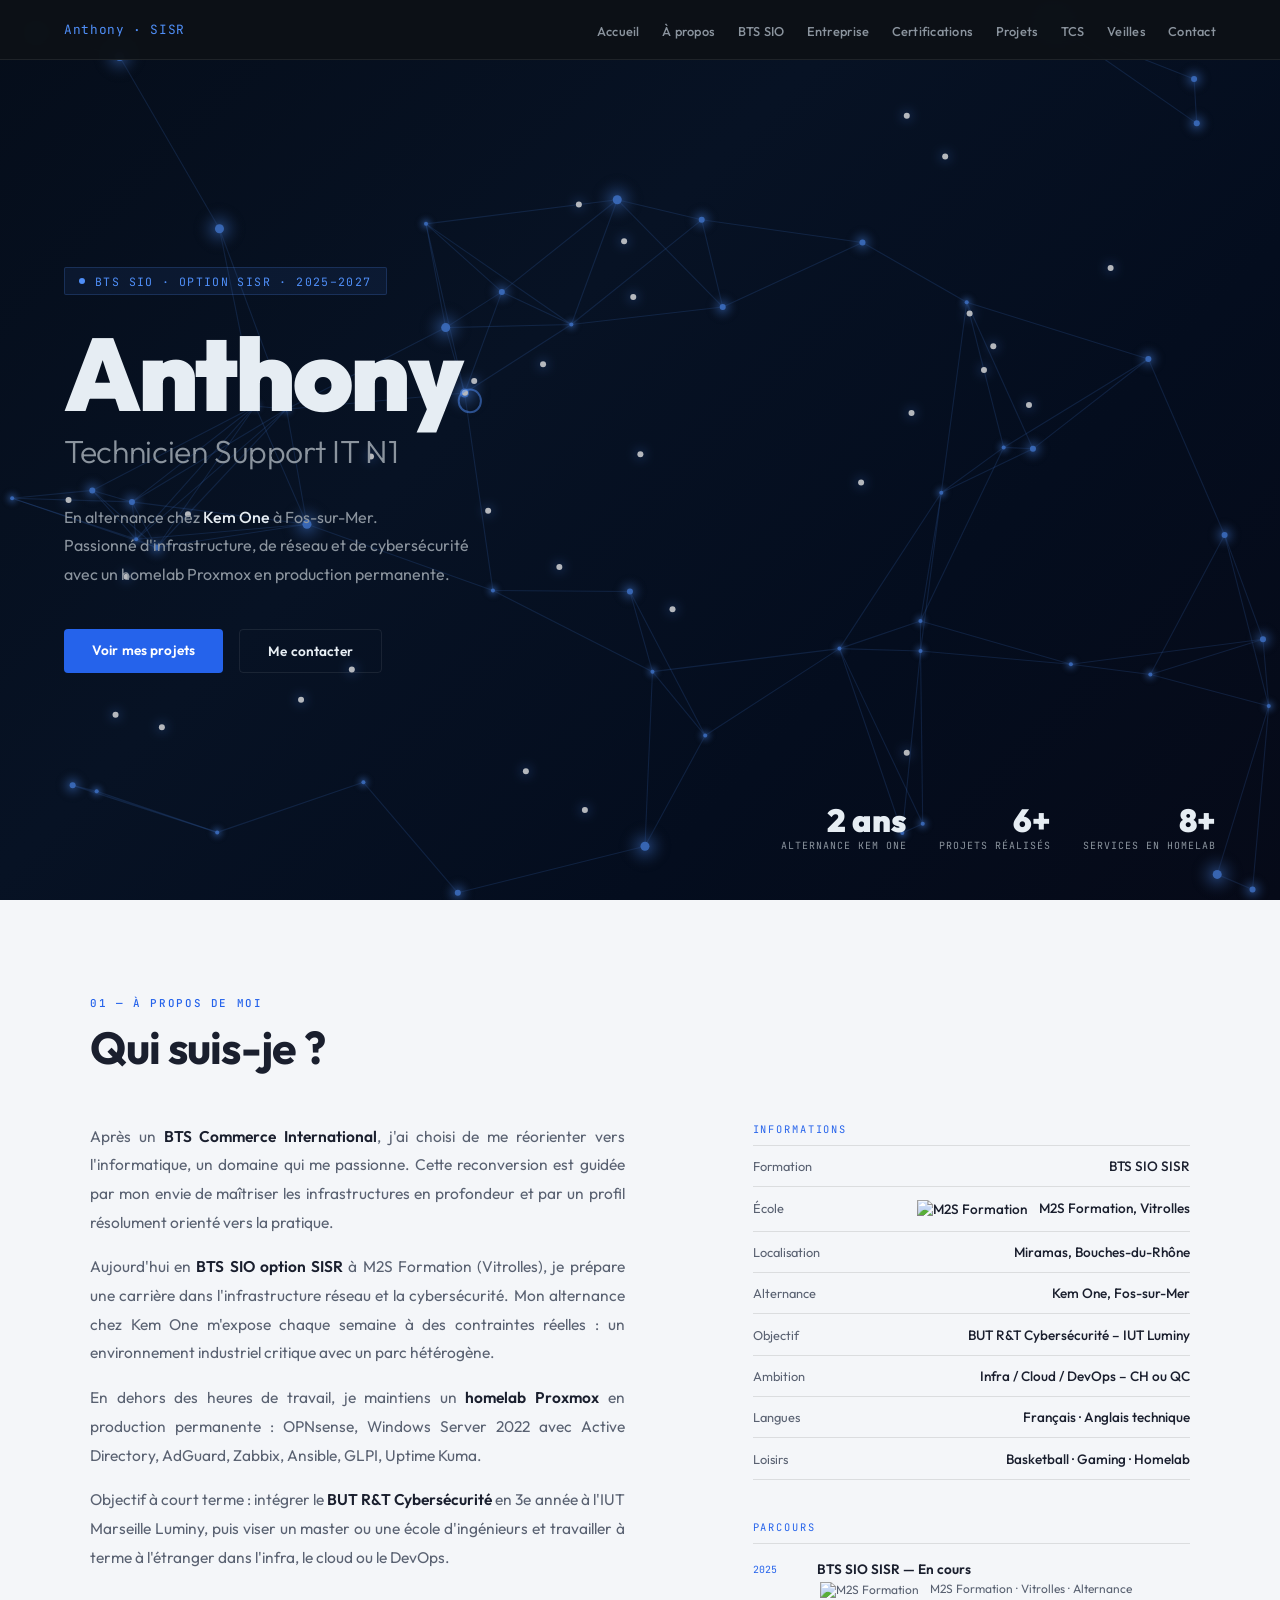
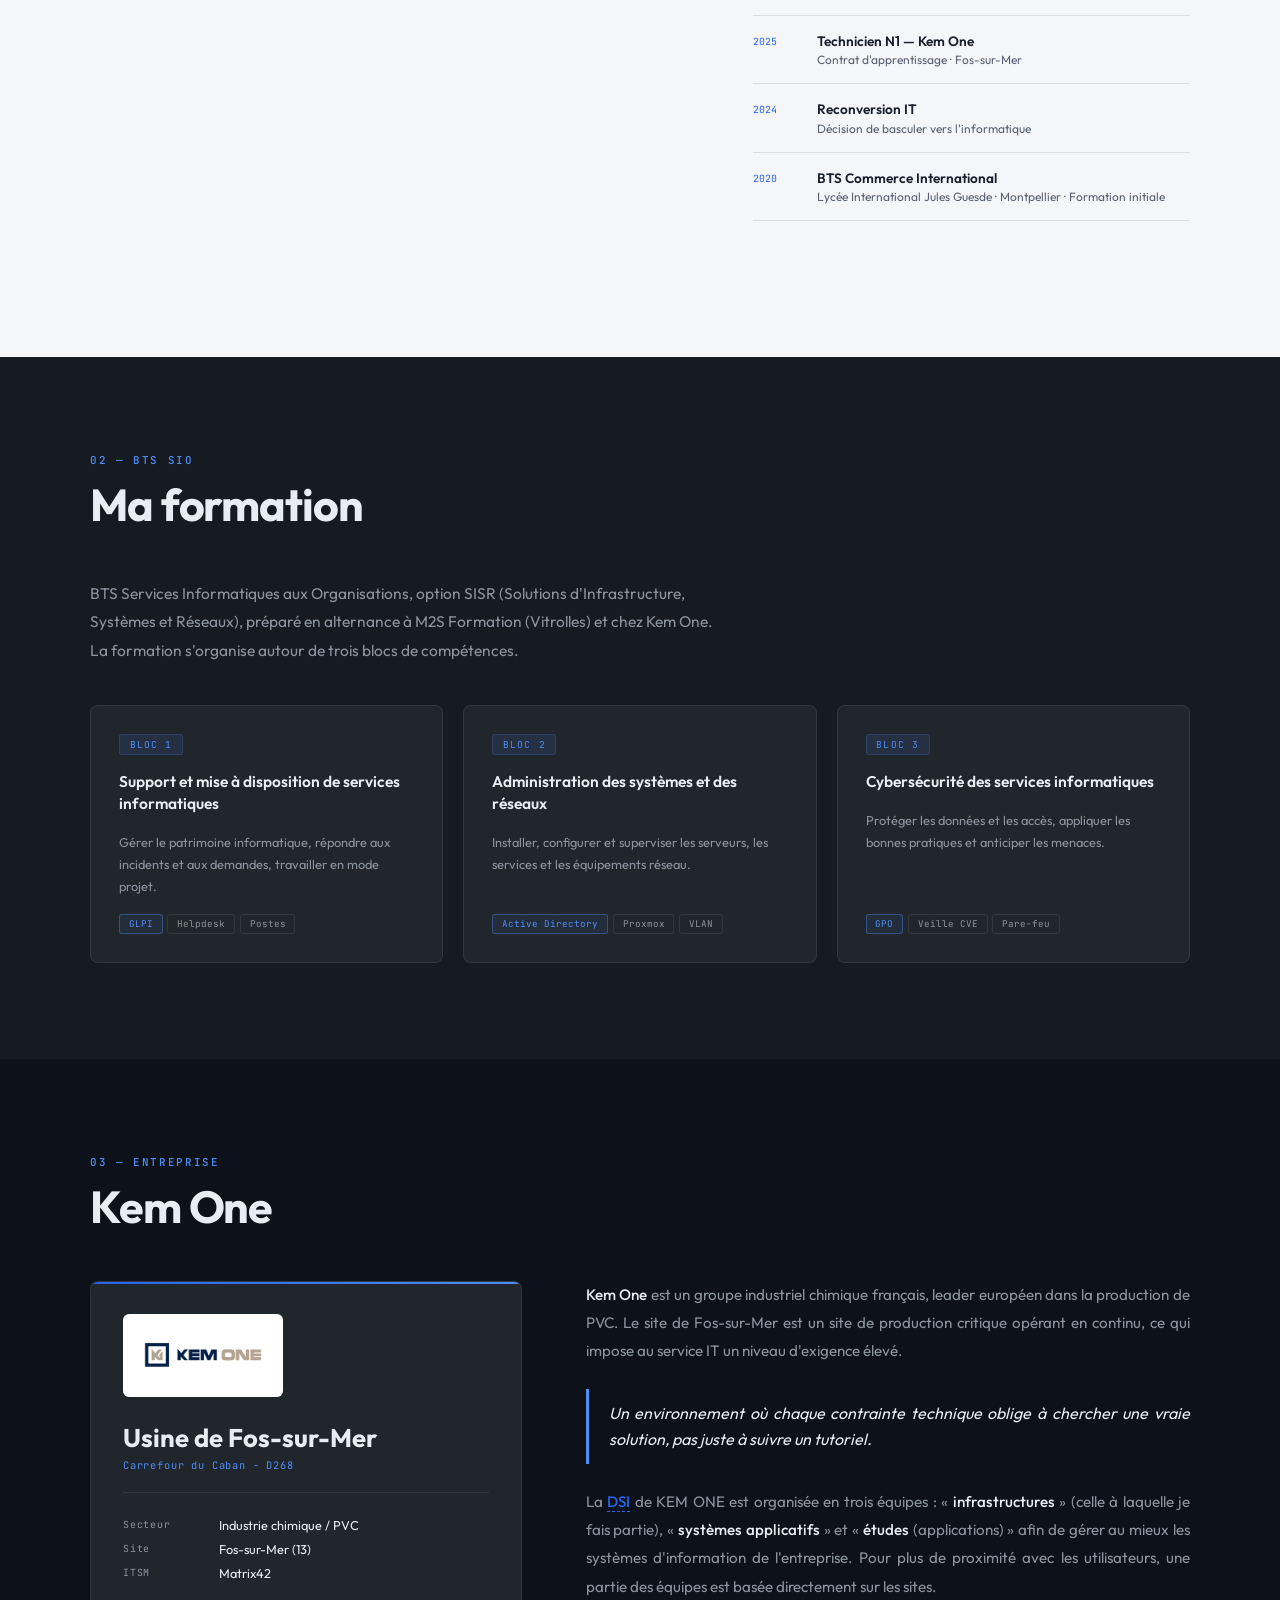
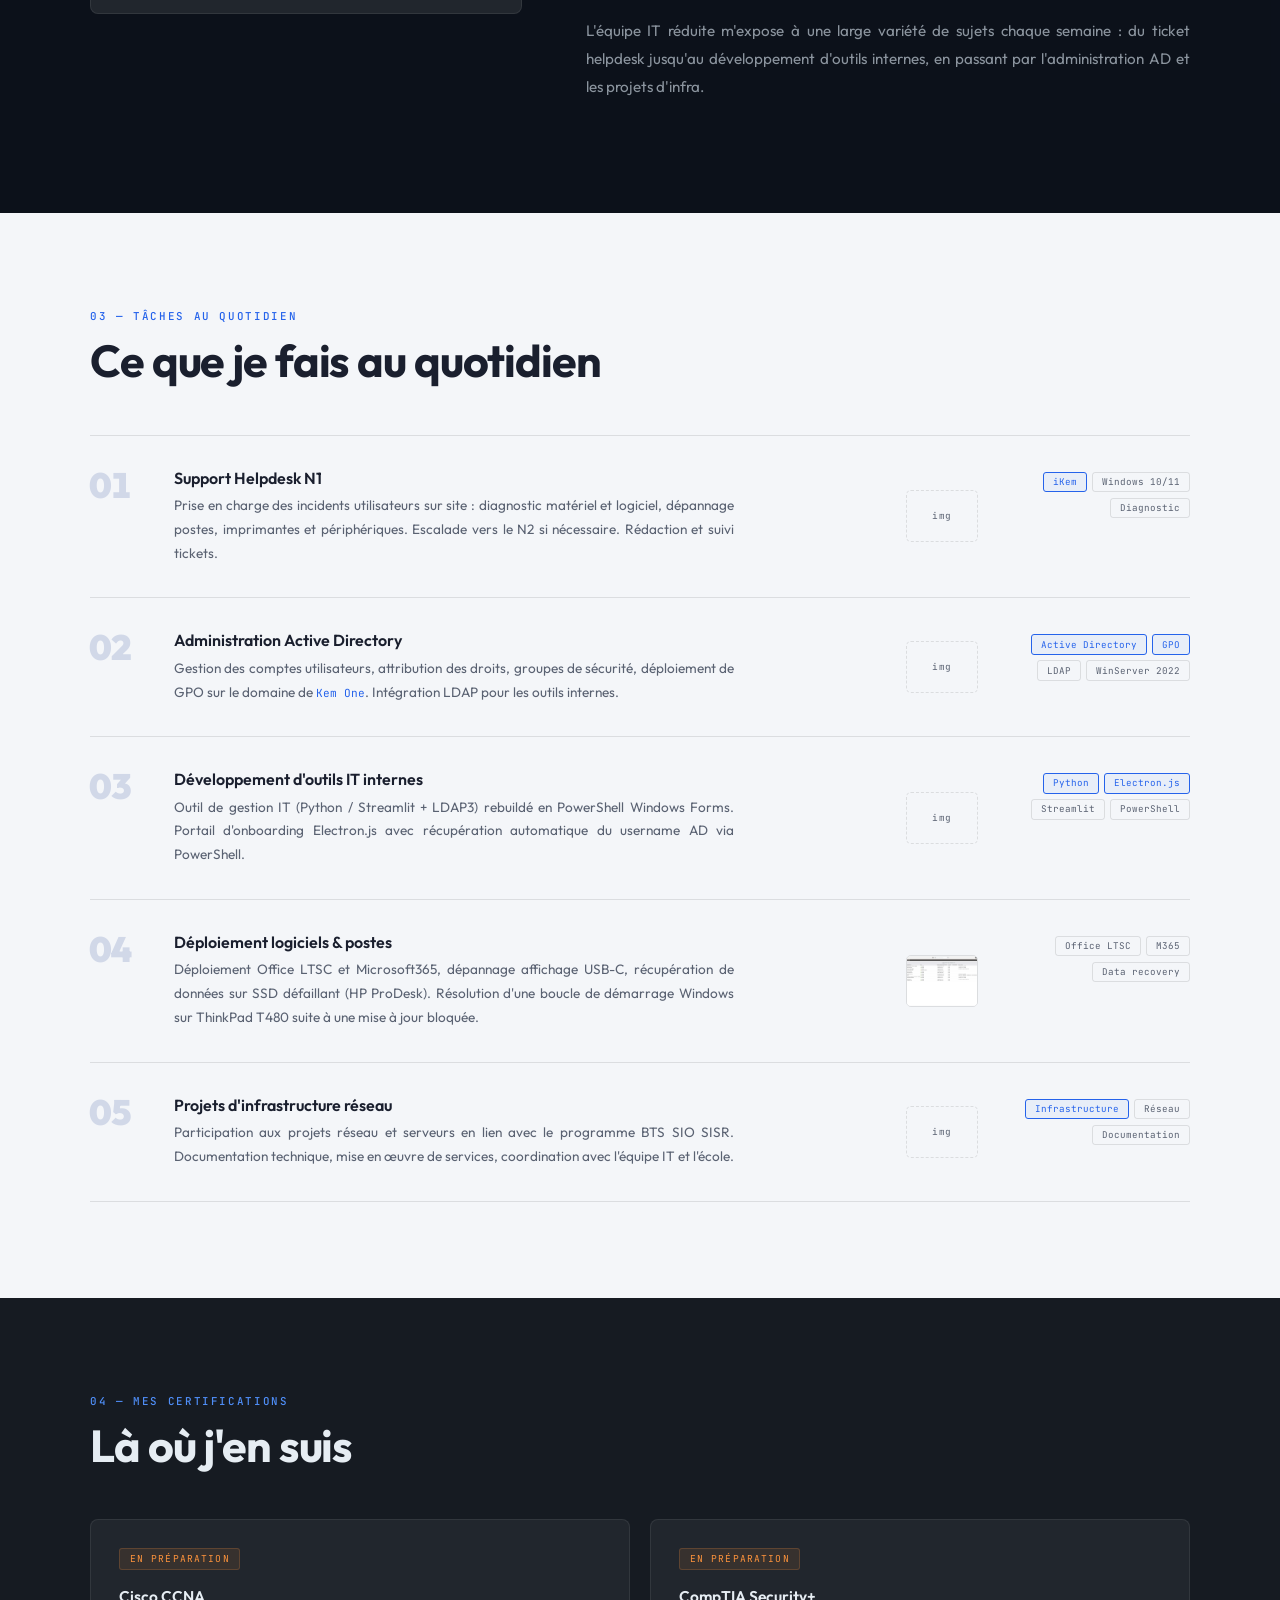
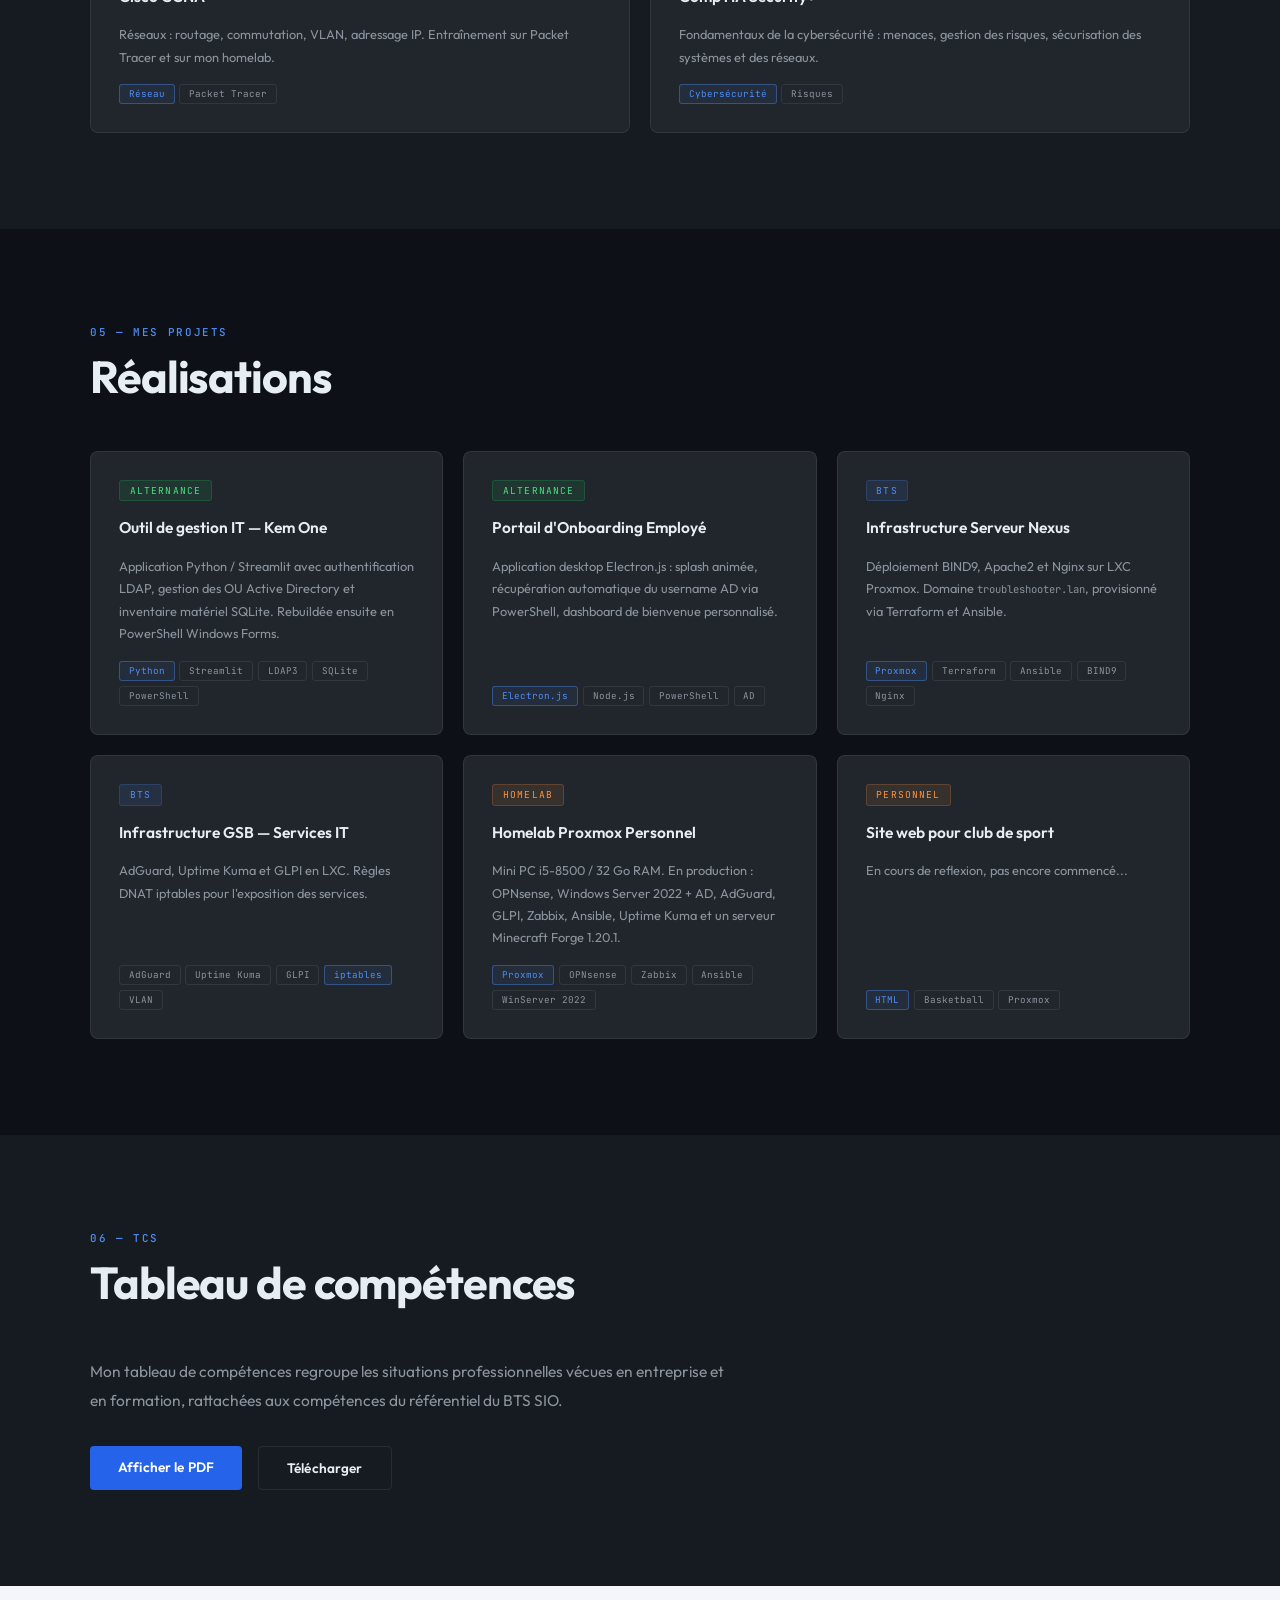
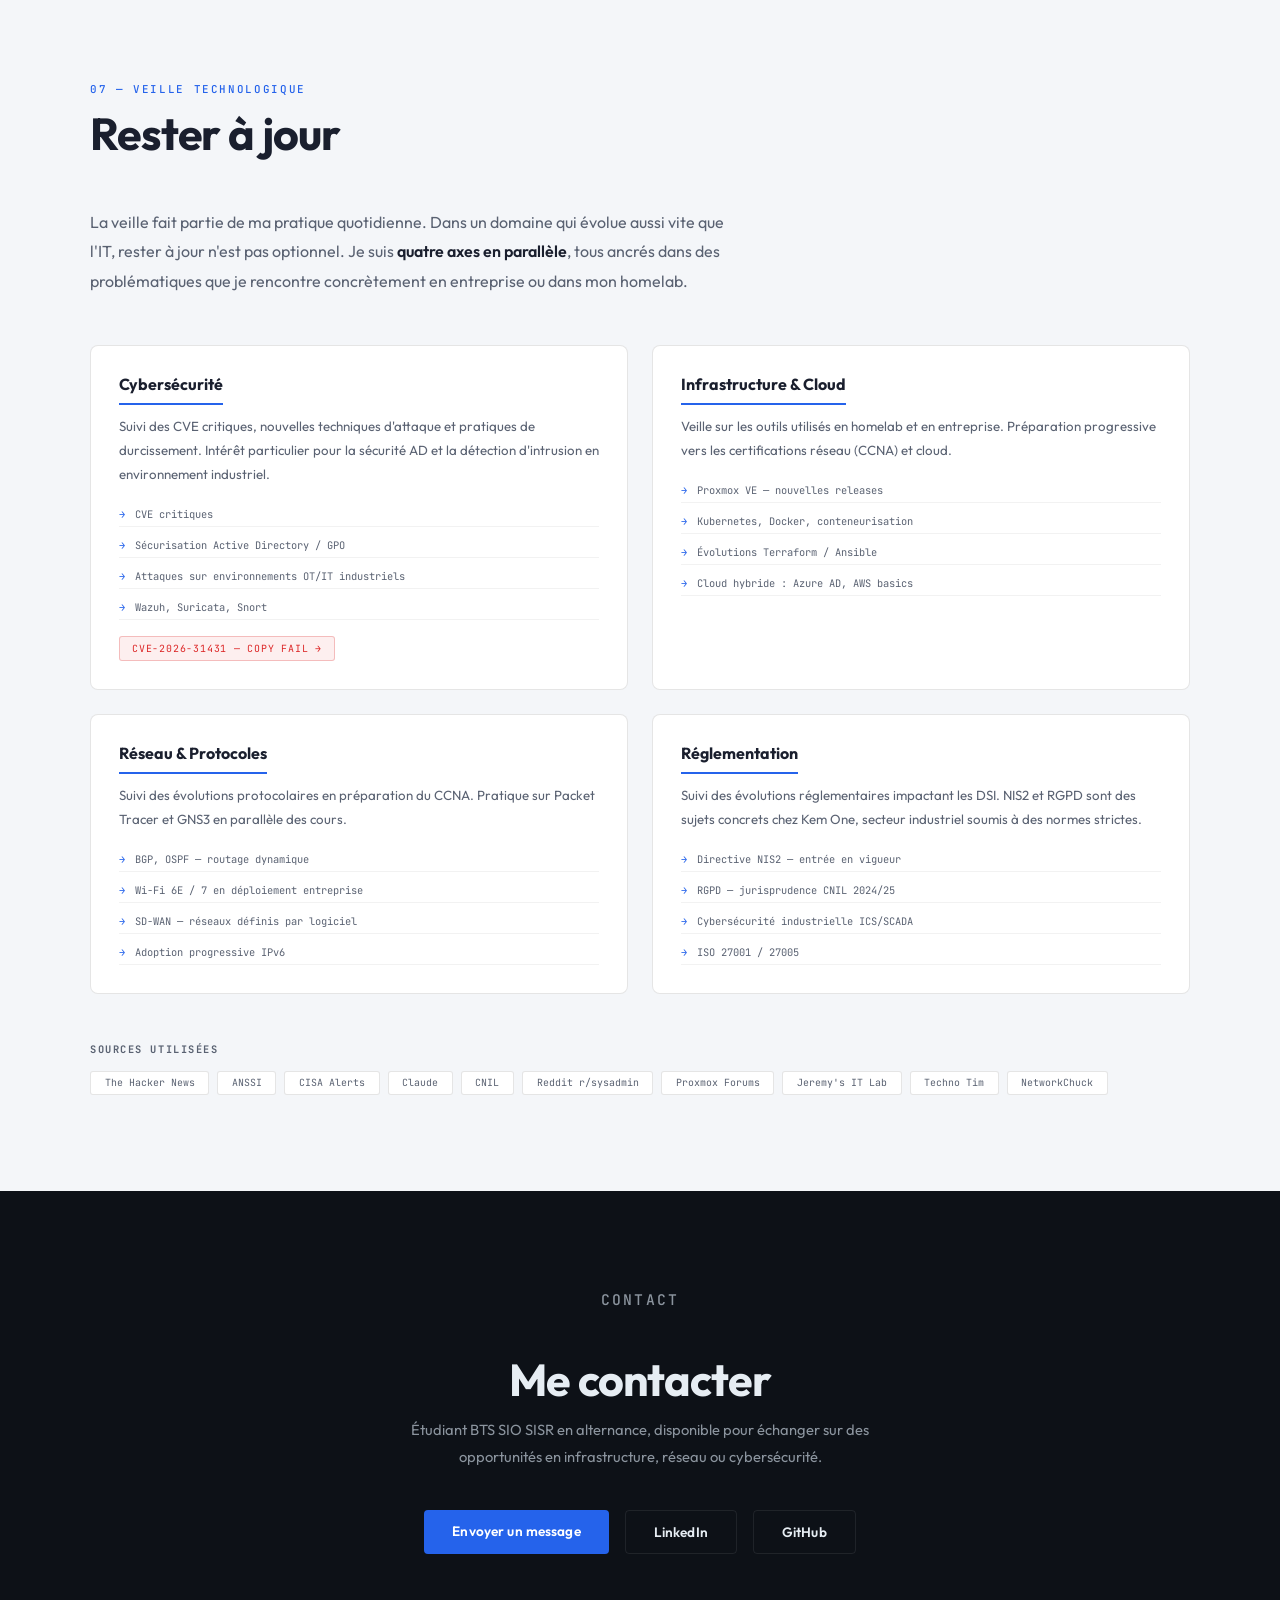
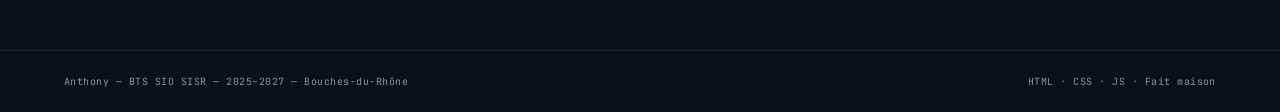
==== index.html @ 4257baa4 "Increase gap in perso-grid from 5rem to 8rem" ====
<!DOCTYPE html>
<html lang="fr">
<head>
  <meta charset="UTF-8"/>
  <meta name="viewport" content="width=device-width, initial-scale=1.0"/>
  <title>Anthony Portfolio BTS SIO SISR</title>
  <link rel="icon" type="image/x-icon" href="favicon.ico">
  <link rel="preconnect" href="https://fonts.googleapis.com">
  <link href="https://fonts.googleapis.com/css2?family=Outfit:wght@300;400;500;600;700;900&family=JetBrains+Mono:wght@400;500&display=swap" rel="stylesheet">
  <style>

    /* ── RESET & TOKENS ── */
    *, *::before, *::after { box-sizing: border-box; margin: 0; padding: 0; }
    html { scroll-behavior: smooth; }

    :root {
      --dark:    #0d1117;
      --dark-2:  #161b22;
      --dark-3:  #21262d;
      --light:   #f4f6f9;
      --light-2: #ffffff;
      --border-d: rgba(255,255,255,0.08);
      --border-l: rgba(0,0,0,0.1);
      --blue:    #4f8ef7;
      --blue-2:  #2563eb;
      --text-d:  #e6edf3;
      --text-d2: #8b949e;
      --text-l:  #1a1f2e;
      --text-l2: #5a6272;
      --ff:      'Outfit', sans-serif;
      --mono:    'JetBrains Mono', monospace;
    }

    body {
      font-family: var(--ff);
      font-weight: 400;
      overflow-x: hidden;
    }

    /* ── NAV ── */
    nav {
      position: fixed; top: 0; left: 0; right: 0; z-index: 100;
      background: rgba(13,17,23,0.95);
      backdrop-filter: blur(12px);
      border-bottom: 1px solid var(--border-d);
      height: 60px;
      display: flex; align-items: center;
      justify-content: space-between;
      padding: 0 5vw;
    }

    .nav-logo {
      font-family: var(--mono);
      font-size: 0.8rem;
      color: var(--blue);
      letter-spacing: 0.05em;
      text-decoration: none;
    }

    .nav-links {
      list-style: none;
      display: flex; gap: 1.4rem;
    }

    .nav-links a {
      font-size: 0.8rem;
      font-weight: 500;
      color: var(--text-d2);
      text-decoration: none;
      transition: color .2s;
      letter-spacing: 0.02em;
    }

    .nav-links a:hover { color: var(--text-d); }

    /* ── HERO — sombre ── */
    #hero {
      background: linear-gradient(135deg, #050d1a 0%, #071224 40%, #040d1e 70%, #060a18 100%);
      min-height: 100vh;
      display: flex; align-items: center;
      padding: 100px 5vw 60px;
      position: relative;
      overflow: hidden;
    }

    /* grille déco en fond */
    #hero::before { display: none; }
    #hero::after  { display: none; }
    
    .hero-inner {
      position: relative; z-index: 1;
      max-width: 900px;
    }

    .hero-eyebrow {
      display: inline-flex; align-items: center; gap: 0.6rem;
      font-family: var(--mono);
      font-size: 0.72rem;
      color: var(--blue);
      letter-spacing: 0.12em;
      text-transform: uppercase;
      margin-bottom: 1.75rem;
      background: rgba(79,142,247,0.08);
      border: 1px solid rgba(79,142,247,0.2);
      padding: 0.35rem 0.9rem;
      border-radius: 2px;
    }

    .hero-eyebrow::before {
      content: '';
      width: 6px; height: 6px;
      background: var(--blue);
      border-radius: 50%;
      animation: pulse 2s infinite;
    }

    .hero-name {
      font-size: clamp(3.5rem, 8vw, 7.5rem);
      font-weight: 900;
      line-height: 1;
      color: var(--text-d);
      letter-spacing: -0.03em;
      margin-bottom: 0.3rem;
    }

    .hero-name span {
      color: transparent;
      -webkit-text-stroke: 2px rgba(79,142,247,0.5);
    }

    .hero-role {
      font-size: clamp(1.2rem, 3vw, 2rem);
      font-weight: 300;
      color: var(--text-d2);
      margin-bottom: 2rem;
      letter-spacing: -0.01em;
    }

    .hero-desc {
      font-size: 1rem;
      color: var(--text-d2);
      line-height: 1.8;
      max-width: 520px;
      margin-bottom: 2.5rem;
    }

    .hero-desc strong { color: var(--text-d); font-weight: 500; }

    .hero-actions { display: flex; gap: 1rem; flex-wrap: wrap; }

    .btn {
      display: inline-block;
      font-family: var(--ff);
      font-size: 0.85rem;
      font-weight: 600;
      text-decoration: none;
      padding: 0.75rem 1.75rem;
      border-radius: 4px;
      transition: all .2s;
      cursor: pointer;
      border: none;
      letter-spacing: 0.01em;
    }

    .btn-blue { background: var(--blue-2); color: #fff; }
    .btn-blue:hover { background: #1d4ed8; transform: translateY(-1px); box-shadow: 0 4px 20px rgba(37,99,235,0.4); }

    .btn-ghost-d { background: transparent; color: var(--text-d); border: 1px solid var(--border-d); }
    .btn-ghost-d:hover { border-color: rgba(255,255,255,0.25); transform: translateY(-1px); }

    .btn-ghost-l { background: transparent; color: var(--text-l); border: 1px solid var(--border-l); }
    .btn-ghost-l:hover { border-color: rgba(0,0,0,0.35); transform: translateY(-1px); }

    .hero-stats {
      position: absolute;
      bottom: 3rem; right: 5vw;
      display: flex; gap: 2rem;
    }

    .h-stat { text-align: right; }

    .h-stat-val {
      font-size: 2rem;
      font-weight: 900;
      color: var(--text-d);
      line-height: 1;
    }

    .h-stat-label {
      font-family: var(--mono);
      font-size: 0.62rem;
      color: var(--text-d2);
      letter-spacing: 0.1em;
      text-transform: uppercase;
      margin-top: 0.2rem;
    }

    /* ── SECTIONS COMMUNES ── */
    .s-dark  { background: var(--dark-2); color: var(--text-d); }
    .s-light { background: var(--light);  color: var(--text-l); }
    .s-dark0 { background: var(--dark);   color: var(--text-d); }

    section:not(#hero) { padding: 6rem 5vw; }

    .section-inner { max-width: 1100px; margin: 0 auto; }

    .s-tag {
      font-family: var(--mono);
      font-size: 0.68rem;
      font-weight: 500;
      letter-spacing: 0.15em;
      text-transform: uppercase;
      color: var(--blue);
      margin-bottom: 0.75rem;
    }

    .s-light .s-tag { color: var(--blue-2); }

    .s-title {
      font-size: clamp(1.8rem, 3.5vw, 2.8rem);
      font-weight: 700;
      line-height: 1.15;
      letter-spacing: -0.025em;
      margin-bottom: 3rem;
    }

    .s-dark  .s-title { color: var(--text-d); }
    .s-light .s-title { color: var(--text-l); }
    .s-dark0 .s-title { color: var(--text-d); }

    /* ── 01 PRÉSENTATION — clair ── */
    .perso-grid {
      display: grid;
      grid-template-columns: 1.1fr 0.9fr;
      gap: 8rem;
      align-items: start;
    }

    .perso-text {
      font-size: 0.97rem;
      line-height: 1.85;
      color: var(--text-l2);
      text-align: justify;
    }

    .perso-text p { margin-bottom: 1rem; }
    .perso-text strong { color: var(--text-l); font-weight: 600; }

    .perso-aside {}

    .info-block { margin-bottom: 2.5rem; }

    .info-block-title {
      font-family: var(--mono);
      font-size: 0.65rem;
      letter-spacing: 0.18em;
      text-transform: uppercase;
      color: var(--blue-2);
      border-bottom: 1px solid var(--border-l);
      padding-bottom: 0.6rem;
      margin-bottom: 0;
    }

    .info-row {
      display: flex; justify-content: space-between; align-items: baseline;
      padding: 0.7rem 0;
      border-bottom: 1px solid var(--border-l);
      font-size: 0.85rem;
    }

    .info-key { color: var(--text-l2); font-size: 0.8rem; }
    .info-val { color: var(--text-l); font-weight: 500; text-align: right; max-width: 65%; }

    .tl { margin-top: 0; }

    .tl-row {
      display: grid;
      grid-template-columns: 48px 1fr;
      gap: 1rem;
      padding: 1rem 0;
      border-bottom: 1px solid var(--border-l);
      align-items: start;
    }

    .tl-year {
      font-family: var(--mono);
      font-size: 0.62rem;
      color: var(--blue-2);
      padding-top: 3px;
    }

    .tl-body h4 { font-size: 0.85rem; font-weight: 600; color: var(--text-l); margin-bottom: 0.15rem; }
    .tl-body p  { font-size: 0.75rem; color: var(--text-l2); }

    /* ── 02 ENTREPRISE — sombre ── */
    .ent-grid {
      display: grid;
      grid-template-columns: 1fr 1.4fr;
      gap: 4rem;
      align-items: start;
    }

    .ent-card {
      background: var(--dark-3);
      border: 1px solid var(--border-d);
      border-radius: 8px;
      padding: 2rem;
      position: relative;
      overflow: hidden;
    }

    .ent-card::before {
      content: '';
      position: absolute; top: 0; left: 0; right: 0;
      height: 2px;
      background: linear-gradient(90deg, var(--blue-2), var(--blue));
    }

    .ent-logo {
      width: 48px; height: 48px;
      background: linear-gradient(135deg, var(--blue-2), var(--blue));
      border-radius: 6px;
      display: flex; align-items: center; justify-content: center;
      font-weight: 900; font-size: 1rem; color: #fff;
      margin-bottom: 1.25rem;
    }

    .ent-name {
      font-size: 1.6rem;
      font-weight: 700;
      color: var(--text-d);
      margin-bottom: 0.2rem;
    }

    .ent-role-badge {
      font-family: var(--mono);
      font-size: 0.65rem;
      color: var(--blue);
      letter-spacing: 0.08em;
      margin-bottom: 1.5rem;
      padding-bottom: 1.25rem;
      border-bottom: 1px solid var(--border-d);
    }

    .ent-facts { display: flex; flex-direction: column; gap: 0.5rem; }

    .ent-fact {
      display: flex; gap: 1rem;
      font-size: 0.8rem;
    }

    .ent-fact-key {
      font-family: var(--mono);
      font-size: 0.62rem;
      color: var(--text-d2);
      letter-spacing: 0.08em;
      min-width: 80px;
      padding-top: 1px;
    }

    .ent-fact-val { color: var(--text-d); }

    .ent-desc {
      font-size: 0.95rem;
      line-height: 1.85;
      color: var(--text-d2);
      text-align: justify;
    }

    .ent-desc p { margin-bottom: 1rem; }
    .ent-desc strong { color: var(--text-d); font-weight: 500; }

    .ent-quote {
      border-left: 3px solid var(--blue);
      padding: 0.75rem 0 0.75rem 1.25rem;
      margin: 1.5rem 0;
      font-size: 1rem;
      font-style: italic;
      color: var(--text-d);
      line-height: 1.6;
    }

    /* ── 03 TÂCHES — clair ── */
    .taches-wrap { display: flex; flex-direction: column; gap: 0; }

    .tache {
      display: grid;
      grid-template-columns: 56px 1fr auto;
      gap: 2rem;
      align-items: start;
      padding: 2rem 0;
      border-bottom: 1px solid var(--border-l);
      transition: background .2s;
    }

    .tache:first-child { border-top: 1px solid var(--border-l); }

    .tache:hover { background: rgba(37,99,235,0.03); margin: 0 -1rem; padding-left: 1rem; padding-right: 1rem; }

    .tache-n {
      font-size: 2.2rem;
      font-weight: 900;
      color: var(--border-l);
      line-height: 1;
      font-variant-numeric: tabular-nums;
      transition: color .2s;
      color: #d1d8e8;
    }

    .tache:hover .tache-n { color: var(--blue-2); }

    .tache-body h3 {
      font-size: 1rem; font-weight: 600;
      color: var(--text-l); margin-bottom: 0.4rem;
    }

    .tache-body p {
      font-size: 0.85rem; color: var(--text-l2); line-height: 1.75; max-width: 560px;
      text-align: justify;
    }

    .tache-tags { display: flex; flex-wrap: wrap; gap: 0.35rem; max-width: 180px; justify-content: flex-end; padding-top: 4px; }

    .chip {
      font-family: var(--mono);
      font-size: 0.58rem;
      padding: 0.2rem 0.55rem;
      border-radius: 3px;
      border: 1px solid var(--border-l);
      color: var(--text-l2);
      background: transparent;
    }

    .chip.hi { border-color: var(--blue-2); color: var(--blue-2); background: rgba(37,99,235,0.06); }

    /* ── 04 PROJETS — sombre ── */
    .proj-grid {
      display: grid;
      grid-template-columns: repeat(3, 1fr);
      gap: 1.25rem;
    }

    .proj-card {
      background: var(--dark-3);
      border: 1px solid var(--border-d);
      border-radius: 8px;
      padding: 1.75rem;
      display: flex; flex-direction: column; gap: 1rem;
      transition: border-color .2s, transform .2s;
      position: relative;
      overflow: hidden;
    }

    .proj-card::after {
      content: '';
      position: absolute; bottom: 0; left: 0; right: 0; height: 2px;
      background: linear-gradient(90deg, var(--blue-2), var(--blue));
      transform: scaleX(0);
      transform-origin: left;
      transition: transform .3s;
    }

    .proj-card:hover { border-color: rgba(79,142,247,0.3); transform: translateY(-3px); }
    .proj-card:hover::after { transform: scaleX(1); }

    .proj-type {
      font-family: var(--mono);
      font-size: 0.6rem;
      letter-spacing: 0.12em;
      text-transform: uppercase;
      padding: 0.2rem 0.6rem;
      border-radius: 3px;
      display: inline-block;
      width: fit-content;
    }

    .pt-alt  { background: rgba(34,197,94,0.1);  color: #4ade80; border: 1px solid rgba(34,197,94,0.2); }
    .pt-bts  { background: rgba(79,142,247,0.1); color: var(--blue); border: 1px solid rgba(79,142,247,0.2); }
    .pt-perso{ background: rgba(251,146,60,0.1); color: #fb923c; border: 1px solid rgba(251,146,60,0.2); }

    .proj-card h3 { font-size: 0.97rem; font-weight: 600; color: var(--text-d); line-height: 1.4; }
    .proj-card p  { font-size: 0.8rem; color: var(--text-d2); line-height: 1.75; flex: 1; }

    .proj-stack { display: flex; flex-wrap: wrap; gap: 0.3rem; }

    .chip-d {
      font-family: var(--mono);
      font-size: 0.58rem;
      padding: 0.2rem 0.55rem;
      border-radius: 3px;
      border: 1px solid var(--border-d);
      color: var(--text-d2);
    }

    .chip-d.hi { border-color: rgba(79,142,247,0.4); color: var(--blue); background: rgba(79,142,247,0.07); }

    /* ── 05 VEILLE — clair ── */
    .veille-lead {
      font-size: 1rem;
      color: var(--text-l2);
      line-height: 1.85;
      max-width: 640px;
      margin-bottom: 3rem;
    }

    .veille-lead strong { color: var(--text-l); font-weight: 600; }

    .veille-grid {
      display: grid;
      grid-template-columns: repeat(2, 1fr);
      gap: 1.5rem;
      margin-bottom: 3rem;
    }

    .v-card {
      border: 1px solid var(--border-l);
      border-radius: 8px;
      padding: 1.75rem;
      background: var(--light-2);
      transition: box-shadow .2s;
    }

    .v-card:hover { box-shadow: 0 4px 20px rgba(0,0,0,0.07); }

    .v-card h3 {
      font-size: 1rem; font-weight: 700;
      color: var(--text-l);
      margin-bottom: 0.6rem;
      padding-bottom: 0.6rem;
      border-bottom: 2px solid var(--blue-2);
      display: inline-block;
    }

    .v-card p { font-size: 0.83rem; color: var(--text-l2); line-height: 1.8; margin-bottom: 1rem; }

    .v-list { list-style: none; display: flex; flex-direction: column; gap: 0.4rem; }

    .v-list li {
      font-family: var(--mono);
      font-size: 0.65rem;
      color: var(--text-l2);
      display: flex; align-items: center; gap: 0.6rem;
      padding: 0.3rem 0;
      border-bottom: 1px solid rgba(0,0,0,0.05);
    }

    .v-list li::before { content: '→'; color: var(--blue-2); flex-shrink: 0; }

    .sources-block h4 {
      font-family: var(--mono);
      font-size: 0.65rem;
      letter-spacing: 0.15em;
      text-transform: uppercase;
      color: var(--text-l2);
      margin-bottom: 0.9rem;
    }

    .sources-pills { display: flex; flex-wrap: wrap; gap: 0.5rem; }

    .src-pill {
      font-family: var(--mono);
      font-size: 0.62rem;
      padding: 0.3rem 0.85rem;
      border: 1px solid var(--border-l);
      border-radius: 3px;
      color: var(--text-l2);
      background: var(--light-2);
      transition: border-color .2s, color .2s;
      cursor: default;
    }

    .src-pill:hover { border-color: var(--blue-2); color: var(--blue-2); }

    /* ── CONTACT — sombre ── */
    #contact {
      background: var(--dark);
      text-align: center;
    }

    .contact-inner { max-width: 520px; margin: 0 auto; }

    .contact-inner .s-title { margin-bottom: 0.75rem; }

    .contact-inner p {
      font-size: 0.92rem;
      color: var(--text-d2);
      line-height: 1.8;
      margin-bottom: 2.5rem;
    }

    .contact-btns { display: flex; justify-content: center; gap: 1rem; flex-wrap: wrap; }

    /* ── FOOTER ── */
    footer {
      background: var(--dark);
      border-top: 1px solid var(--border-d);
      padding: 1.5rem 5vw;
      display: flex; justify-content: space-between;
      font-family: var(--mono);
      font-size: 0.62rem;
      color: var(--text-d2);
      letter-spacing: 0.05em;
    }

    /* ── ANIMATIONS ── */
    @keyframes pulse { 0%,100%{opacity:1} 50%{opacity:.3} }

    .reveal {
      opacity: 0; transform: translateY(18px);
      transition: opacity .55s, transform .55s;
    }
    .reveal.on { opacity: 1; transform: translateY(0); }

    /* ── RESPONSIVE ── */
    @media (max-width: 900px) {
      .perso-grid, .ent-grid { grid-template-columns: 1fr; gap: 2.5rem; }
      .proj-grid { grid-template-columns: 1fr 1fr; }
      .veille-grid { grid-template-columns: 1fr; }
      .tache { grid-template-columns: 40px 1fr; }
      .tache-tags { display: none; }
      .hero-stats { display: none; }
      .nav-links { display: none; }
    }

    @media (max-width: 600px) {
      .proj-grid { grid-template-columns: 1fr; }
      section:not(#hero) { padding: 4rem 5vw; }
      footer { flex-direction: column; gap: .3rem; text-align: center; }
    }

  
    /* ── LOGOS ── */
    .ent-logo-img {
      width: 160px;
      margin-bottom: 1.5rem;
      background: #fff;
      padding: 0.75rem 1rem;
      border-radius: 6px;
      display: flex; align-items: center; justify-content: center;
    }
    .ent-logo-img img { width: 100%; height: auto; display: block; }

    .logo-inline {
      height: 22px;
      width: auto;
      vertical-align: middle;
      margin-right: 0.35rem;
      border-radius: 3px;
      padding: 1px 3px;
      mix-blend-mode: screen;
    }
   
    .m2s-hero {
      display: flex; align-items: center; gap: 1rem; margin-bottom: 2rem;
    }
    .m2s-hero img {
      height: 48px; width: auto;
    }

    #network-canvas {
      position: absolute;
      top: 0; left: 0;
      width: 100% !important;
      height: 100% !important;
      z-index: 0;
      opacity: 0.7;
    }
    
    /* ── VIGNETTES PREUVES ── */
    .tache { grid-template-columns: 52px 1fr auto auto; }
    .proof-thumb {
      width: 72px; height: 52px;
      border-radius: 5px; overflow: hidden;
      cursor: pointer;
      border: 1px solid var(--border-l);
      flex-shrink: 0; position: relative;
      align-self: center;
      transition: border-color .2s, transform .2s;
    }
    .proof-thumb:hover { border-color: var(--blue-2); transform: scale(1.05); }
    .proof-thumb img {
      width: 100%; height: 100%; object-fit: cover;
      display: block; filter: saturate(0.7);
      transition: filter .2s;
    }
    .proof-thumb:hover img { filter: saturate(1); }
    .proof-thumb::after {
      content: '⤢'; position: absolute; inset: 0;
      display: flex; align-items: center; justify-content: center;
      font-size: 1rem; color: #fff;
      background: rgba(37,99,235,0.45);
      opacity: 0; transition: opacity .2s;
    }
    .proof-thumb:hover::after { opacity: 1; }
    .proof-thumb.empty {
      background: var(--light);
      border: 1px dashed var(--border-l);
      display: flex; align-items: center; justify-content: center;
      cursor: default;
    }
    .proof-thumb.empty::before {
      content: 'img'; font-family: var(--mono);
      font-size: 0.58rem; color: var(--text-l2); letter-spacing: 0.05em;
    }
    .proof-thumb.empty::after { display: none; }

    /* ── LIGHTBOX ── */
    #lightbox {
      visibility: hidden;
      pointer-events: none;
      position: fixed; inset: 0; z-index: 9999;
      align-items: center; justify-content: center;
      flex-direction: column; gap: 1rem; cursor: zoom-out;
      display: flex;
    }
    #lightbox.open {
      visibility: visible;
      pointer-events: all;
    }
    #lightbox.open #lightbox-bg { opacity: 1; }
    #lightbox-content {
      position: relative; z-index: 1;
      display: flex; flex-direction: column;
      align-items: center; gap: 0.85rem;
      opacity: 0; transform: scale(0.12);
      transform-origin: var(--lb-ox, 50%) var(--lb-oy, 50%);
      transition: opacity 0.32s ease, transform 0.32s cubic-bezier(0.22, 1, 0.36, 1);
      cursor: default;
    }
    #lightbox.open #lightbox-content { opacity: 1; transform: scale(1); }
    #lightbox.closing #lightbox-bg { opacity: 0; }
    #lightbox.closing #lightbox-content {
      opacity: 0; transform: scale(0.12);
      transition: opacity 0.22s ease, transform 0.22s cubic-bezier(0.55, 0, 0.9, 0.5);
    }
    #lightbox img {
      max-width: 90vw; max-height: 82vh;
      border-radius: 6px;
      box-shadow: 0 24px 80px rgba(0,0,0,0.6);
    }
    #lightbox-caption {
      font-family: var(--mono); font-size: 0.68rem;
      color: rgba(255,255,255,0.45); letter-spacing: 0.08em;
    }
    #lightbox-close {
      position: fixed; top: 1.5rem; right: 2rem;
      font-size: 1.5rem; color: rgba(255,255,255,0.5);
      cursor: pointer; line-height: 1;
      transition: color .15s; z-index: 2;
    }
    #lightbox-close:hover { color: #fff; }
    @media (max-width: 900px) {
      .tache { grid-template-columns: 40px 1fr; }
      .proof-thumb { display: none; }
    }

    .v-card-btn {
      display: inline-flex; align-items: center; gap: 0.4rem;
      margin-top: 1rem;
      font-family: var(--mono);
      font-size: 0.62rem;
      letter-spacing: 0.08em;
      color: #dc2626;
      background: rgba(220,38,38,0.07);
      border: 1px solid rgba(220,38,38,0.25);
      padding: 0.3rem 0.75rem;
      border-radius: 3px;
      cursor: pointer;
      transition: background .2s, border-color .2s;
      text-transform: uppercase;
    }
    .v-card-btn:hover {
      background: rgba(220,38,38,0.14);
      border-color: rgba(220,38,38,0.45);
    }
</style>
</head>
<body>

<!-- NAV -->
<nav>
  <a href="#hero" class="nav-logo">Anthony · SISR</a>
  <ul class="nav-links">
    <li><a href="#hero">Accueil</a></li>
    <li><a href="#presentation">À propos</a></li>
    <li><a href="#bts-sio">BTS SIO</a></li>
    <li><a href="#entreprise">Entreprise</a></li>
    <li><a href="#certifications">Certifications</a></li>
    <li><a href="#projets">Projets</a></li>
    <li><a href="#tcs">TCS</a></li>
    <li><a href="#veille">Veilles</a></li>
    <li><a href="#contact">Contact</a></li>
  </ul>
</nav>

<!-- HERO -->
<section id="hero">
  <canvas id="network-canvas"></canvas>
    <div class="hero-inner">
      <div class="hero-eyebrow">BTS SIO · Option SISR · 2025–2027</div>
      <h1 class="hero-name">Anthony<span>.</span></h1>
      <p class="hero-role">Technicien Support IT N1</p>
      <p class="hero-desc">
        En alternance chez <strong>Kem One</strong> à Fos-sur-Mer.<br>
        Passionné d'infrastructure, de réseau et de cybersécurité<br>
        avec un homelab Proxmox en production permanente.
      </p>
      <div class="hero-actions">
        <a href="#projets" class="btn btn-blue">Voir mes projets</a>
        <a href="#contact" class="btn btn-ghost-d">Me contacter</a>
      </div>
    </div>

    <div class="hero-stats">
      <div class="h-stat">
        <div class="h-stat-val">2 ans</div>
        <div class="h-stat-label">Alternance Kem One</div>
      </div>
      <div class="h-stat">
        <div class="h-stat-val">6+</div>
        <div class="h-stat-label">Projets réalisés</div>
      </div>
      <div class="h-stat">
        <div class="h-stat-val">8+</div>
        <div class="h-stat-label">Services en homelab</div>
      </div>
    </div>
  </section>

<!-- 01 — PRÉSENTATION -->
<section class="s-light" id="presentation">
  <div class="section-inner">
    <p class="s-tag">01 — À propos de moi</p>
    <h2 class="s-title">Qui suis-je ?</h2>

    <div class="perso-grid">
      <div class="perso-text reveal">
        <p>
          Après un <strong>BTS Commerce International</strong>, j'ai choisi de me réorienter vers l'informatique, un domaine qui me passionne.
          Cette reconversion est guidée par mon envie de maîtriser les infrastructures en profondeur et par un profil résolument orienté vers la pratique.
        </p>
        <p>
          Aujourd'hui en <strong>BTS SIO option SISR</strong> à M2S Formation (Vitrolles), je prépare une carrière
          dans l'infrastructure réseau et la cybersécurité. Mon alternance chez Kem One m'expose chaque semaine à
          des contraintes réelles : un environnement industriel critique avec un parc hétérogène.
        </p>
        <p>
          En dehors des heures de travail, je maintiens un <strong>homelab Proxmox</strong> en production permanente :
          OPNsense, Windows Server 2022 avec Active Directory, AdGuard, Zabbix, Ansible, GLPI, Uptime Kuma.
          
        </p>
        <p>
          Objectif à court terme : intégrer le <strong>BUT R&T Cybersécurité</strong> en 3e année à l'IUT
          Marseille Luminy, puis viser un master ou une école d'ingénieurs et travailler à terme
          à l'étranger dans l'infra, le cloud ou le DevOps.
        </p>
      </div>

      <div class="reveal" style="animation-delay:.1s">
        <div class="info-block">
          <div class="info-block-title">Informations</div>
          <div class="info-row"><span class="info-key">Formation</span><span class="info-val">BTS SIO SISR</span></div>
          <div class="info-row"><span class="info-key">École</span><span class="info-val"><img src="https://www.m2sformation.com/templates/captain/img/interface/logo.svg" alt="M2S Formation" class="logo-inline"> M2S Formation, Vitrolles</span></div>
          <div class="info-row"><span class="info-key">Localisation</span><span class="info-val">Miramas, Bouches-du-Rhône</span></div>
          <div class="info-row"><span class="info-key">Alternance</span><span class="info-val">Kem One, Fos-sur-Mer</span></div>
          <div class="info-row"><span class="info-key">Objectif</span><span class="info-val">BUT R&T Cybersécurité – IUT Luminy</span></div>
          <div class="info-row"><span class="info-key">Ambition</span><span class="info-val">Infra / Cloud / DevOps – CH ou QC</span></div>
          <div class="info-row"><span class="info-key">Langues</span><span class="info-val">Français · Anglais technique</span></div>
          <div class="info-row"><span class="info-key">Loisirs</span><span class="info-val">Basketball · Gaming · Homelab</span></div>
        </div>

        <div class="info-block">
          <div class="info-block-title">Parcours</div>
          <div class="tl">
            <div class="tl-row">
              <span class="tl-year">2025</span>
              <div class="tl-body"><h4>BTS SIO SISR — En cours</h4><p><img src="https://www.m2sformation.com/templates/captain/img/interface/logo.svg" alt="M2S Formation" class="logo-inline"> M2S Formation · Vitrolles · Alternance</p></div>
            </div>
            <div class="tl-row">
              <span class="tl-year">2025</span>
              <div class="tl-body"><h4>Technicien N1 — Kem One</h4><p>Contrat d'apprentissage · Fos-sur-Mer</p></div>
            </div>
            <div class="tl-row">
              <span class="tl-year">2024</span>
              <div class="tl-body"><h4>Reconversion IT</h4><p>Décision de basculer vers l'informatique</p></div>
            </div>
            <div class="tl-row">
              <span class="tl-year">2020</span>
              <div class="tl-body"><h4>BTS Commerce International</h4><p>Lycée International Jules Guesde · Montpellier · Formation initiale</p></div>
            </div>
          </div>
        </div>
      </div>
    </div>
  </div>
</section>

<!-- 02 — BTS SIO -->
<section class="s-dark" id="bts-sio">
  <div class="section-inner">
    <p class="s-tag">02 — BTS SIO</p>
    <h2 class="s-title">Ma formation</h2>
    <p style="font-size:.97rem;color:var(--text-d2);line-height:1.85;max-width:640px;margin-bottom:2.5rem;">
      BTS Services Informatiques aux Organisations, option SISR (Solutions d'Infrastructure,
      Systèmes et Réseaux), préparé en alternance à M2S Formation (Vitrolles) et chez Kem One.
      La formation s'organise autour de trois blocs de compétences.
    </p>

    <div class="proj-grid">
      <div class="proj-card reveal">
        <span class="proj-type pt-bts">Bloc 1</span>
        <h3>Support et mise à disposition de services informatiques</h3>
        <p>Gérer le patrimoine informatique, répondre aux incidents et aux demandes, travailler en mode projet.</p>
        <div class="proj-stack">
          <span class="chip-d hi">GLPI</span><span class="chip-d">Helpdesk</span><span class="chip-d">Postes</span>
        </div>
      </div>

      <div class="proj-card reveal">
        <span class="proj-type pt-bts">Bloc 2</span>
        <h3>Administration des systèmes et des réseaux</h3>
        <p>Installer, configurer et superviser les serveurs, les services et les équipements réseau.</p>
        <div class="proj-stack">
          <span class="chip-d hi">Active Directory</span><span class="chip-d">Proxmox</span><span class="chip-d">VLAN</span>
        </div>
      </div>

      <div class="proj-card reveal">
        <span class="proj-type pt-bts">Bloc 3</span>
        <h3>Cybersécurité des services informatiques</h3>
        <p>Protéger les données et les accès, appliquer les bonnes pratiques et anticiper les menaces.</p>
        <div class="proj-stack">
          <span class="chip-d hi">GPO</span><span class="chip-d">Veille CVE</span><span class="chip-d">Pare-feu</span>
        </div>
      </div>
    </div>
  </div>
</section>
  
<!-- 02 — ENTREPRISE -->
<section class="s-dark" id="entreprise" style="position:relative; background-image:url('https://gomet.net/wp-content/uploads/2021/06/kem-one-fos9822_-e1624035968816-750x375.jpg'); background-size:cover; background-position:center;">
  <div style="position:absolute;inset:0;background:rgba(10,15,25,0.82);z-index:0;"></div>
  <div class="section-inner">
    <div class="inner" style="position:relative;z-index:1;">
    <p class="s-tag">03 — Entreprise</p>
    <h2 class="s-title">Kem One</h2>

    <div class="ent-grid">
      <div class="ent-card reveal">
        <div class="ent-logo-img"><img src="[data-uri]" alt="Kem One"></div>
        <div class="ent-name">Usine de Fos-sur-Mer</div>
        <div class="ent-role-badge">Carrefour du Caban - D268</div>
        <div class="ent-facts">
          <div class="ent-fact"><span class="ent-fact-key">Secteur</span><span class="ent-fact-val">Industrie chimique / PVC</span></div>
          <div class="ent-fact"><span class="ent-fact-key">Site</span><span class="ent-fact-val">Fos-sur-Mer (13)</span></div>
          <div class="ent-fact"><span class="ent-fact-key">ITSM</span><span class="ent-fact-val">Matrix42</span></div>
        </div>
      </div>

      <div class="ent-desc reveal" style="animation-delay:.1s">
        <p>
          <strong>Kem One</strong> est un groupe industriel chimique français, leader européen dans la production
          de PVC. Le site de Fos-sur-Mer est un site de production critique opérant en continu, ce qui impose
          au service IT un niveau d'exigence élevé.
        </p>
        <div class="ent-quote">
          Un environnement où chaque contrainte technique oblige à chercher une vraie solution, pas juste
          à suivre un tutoriel.
        </div>
        <p>
          La <span onclick="openLightbox('organigramme-dsi.png', 'Organigramme DSI — Kem One', this)" style="color:var(--blue-2);cursor:pointer;border-bottom:1px dashed var(--blue-2);font-weight:500;">DSI</span> de KEM ONE est organisée en trois équipes : « <strong>infrastructures</strong> » (celle à laquelle je fais partie), « <strong>systèmes applicatifs</strong> » et « <strong>études</strong> (applications) » afin de gérer au mieux les systèmes d'information de l'entreprise.
          Pour plus de proximité avec les utilisateurs, une partie des équipes est basée directement sur les sites.
        </p>
        <p>
          L'équipe IT réduite m'expose à une large variété de sujets chaque semaine : du ticket helpdesk
          jusqu'au développement d'outils internes, en passant par l'administration AD et les projets d'infra.
        </p>
      </div>
    </div>
  </div>
</section>

<!-- 03 — TÂCHES -->
<section class="s-light" id="taches">
  <div class="section-inner">
    <p class="s-tag">03 — Tâches au quotidien</p>
    <h2 class="s-title">Ce que je fais au quotidien</h2>

    <div class="taches-wrap reveal">
      <div class="tache">
        <div class="tache-n">01</div>
        <div class="tache-body">
          <h3>Support Helpdesk N1</h3>
          <p>Prise en charge des incidents utilisateurs sur site : diagnostic matériel et logiciel, dépannage
          postes, imprimantes et périphériques. Escalade vers le N2 si nécessaire. Rédaction et suivi tickets.</p>
        </div>
        <div class="proof-thumb" onclick="openLightbox('preuve-helpdesk.png', 'Ticket iKem — Support Helpdesk', this)" title="Voir le screen">
          <img src="preuve-helpdesk.png" alt="Ticket iKem — Support Helpdesk" onerror="this.closest('.proof-thumb').classList.add('empty');this.style.display='none'">
        </div>
        <div class="tache-tags">
          <span class="chip hi">iKem</span>
          <span class="chip">Windows 10/11</span>
          <span class="chip">Diagnostic</span>
        </div>
      </div>

      <div class="tache">
        <div class="tache-n">02</div>
        <div class="tache-body">
          <h3>Administration Active Directory</h3>
          <p>Gestion des comptes utilisateurs, attribution des droits, groupes de sécurité, déploiement de GPO
          sur le domaine de <span style="font-family:var(--mono);font-size:0.82em;color:var(--blue-2)">Kem One</span>.
          Intégration LDAP pour les outils internes.</p>
        </div>
        <div class="proof-thumb" onclick="openLightbox(['preuve-ad.png', 'preuve-ad2.png', 'preuve-ad3.png'], ['Console AD — Gestion utilisateurs'], this)" title="Voir le screen">
          <img src="preuve-ad.png" alt="Console AD — Gestion utilisateurs" onerror="this.closest('.proof-thumb').classList.add('empty');this.style.display='none'">
        </div>
        <div class="tache-tags">
          <span class="chip hi">Active Directory</span>
          <span class="chip hi">GPO</span>
          <span class="chip">LDAP</span>
          <span class="chip">WinServer 2022</span>
        </div>
      </div>

      <div class="tache">
        <div class="tache-n">03</div>
        <div class="tache-body">
          <h3>Développement d'outils IT internes</h3>
          <p>Outil de gestion IT (Python / Streamlit + LDAP3) rebuildé en PowerShell Windows Forms.
          Portail d'onboarding Electron.js avec récupération automatique du username AD via PowerShell.</p>
        </div>
        <div class="proof-thumb" onclick="openLightbox(['preuve-dev.png', 'preuve-dev2.png', 'preuve-dev3.png'], ['Outil interne et Projet'], this)" title="Voir le screen">
          <img src="preuve-dev.png" alt="Outil interne et Projet" onerror="this.closest('.proof-thumb').classList.add('empty');this.style.display='none'">
        </div>
        <div class="tache-tags">
          <span class="chip hi">Python</span>
          <span class="chip hi">Electron.js</span>
          <span class="chip">Streamlit</span>
          <span class="chip">PowerShell</span>
        </div>
      </div>

      <div class="tache">
        <div class="tache-n">04</div>
        <div class="tache-body">
          <h3>Déploiement logiciels & postes</h3>
          <p>Déploiement Office LTSC et Microsoft365, dépannage affichage USB-C, récupération de données sur SSD défaillant
          (HP ProDesk). Résolution d'une boucle de démarrage Windows sur ThinkPad T480 suite à une
          mise à jour bloquée.</p>
        </div>
        <div class="proof-thumb" onclick="openLightbox('preuve-deploiement.png', 'Déploiement poste — Kem One', this)" title="Voir le screen">
          <img src="preuve-deploiement.png" alt="Déploiement poste — Kem One" onerror="this.closest('.proof-thumb').classList.add('empty');this.style.display='none'">
        </div>
        <div class="tache-tags">
          <span class="chip">Office LTSC</span>
          <span class="chip">M365</span>
          <span class="chip">Data recovery</span>
        </div>
      </div>

      <div class="tache">
        <div class="tache-n">05</div>
        <div class="tache-body">
          <h3>Projets d'infrastructure réseau</h3>
          <p>Participation aux projets réseau et serveurs en lien avec le programme BTS SIO SISR.
          Documentation technique, mise en œuvre de services, coordination avec l'équipe IT et l'école.</p>
        </div>
        <div class="proof-thumb" onclick="openLightbox('preuve-infra.png', 'Infrastructure réseau — Projet BTS', this)" title="Voir la preuve">
          <img src="preuve-infra.png" alt="Infrastructure réseau — Projet BTS" onerror="this.closest('.proof-thumb').classList.add('empty');this.style.display='none'">
        </div>
        <div class="tache-tags">
          <span class="chip hi">Infrastructure</span>
          <span class="chip">Réseau</span>
          <span class="chip">Documentation</span>
        </div>
      </div>
    </div>
  </div>
</section>

<!-- 04 — CERTIFICATIONS -->
<section class="s-dark" id="certifications">
  <div class="section-inner">
    <p class="s-tag">04 — Mes certifications</p>
    <h2 class="s-title">Là où j'en suis</h2>

    <div class="proj-grid" style="grid-template-columns:repeat(2,1fr);">
      <div class="proj-card reveal">
        <span class="proj-type pt-perso">En préparation</span>
        <h3>Cisco CCNA</h3>
        <p>Réseaux : routage, commutation, VLAN, adressage IP. Entraînement sur Packet Tracer et sur mon homelab.</p>
        <div class="proj-stack">
          <span class="chip-d hi">Réseau</span><span class="chip-d">Packet Tracer</span>
        </div>
      </div>

      <div class="proj-card reveal">
        <span class="proj-type pt-perso">En préparation</span>
        <h3>CompTIA Security+</h3>
        <p>Fondamentaux de la cybersécurité : menaces, gestion des risques, sécurisation des systèmes et des réseaux.</p>
        <div class="proj-stack">
          <span class="chip-d hi">Cybersécurité</span><span class="chip-d">Risques</span>
        </div>
      </div>
    </div>
  </div>
</section>
  
<!-- 04 — PROJETS -->
<section class="s-dark0" id="projets">
  <div class="section-inner">
    <p class="s-tag">05 — Mes projets</p>
    <h2 class="s-title">Réalisations</h2>

    <div class="proj-grid">
      <div class="proj-card reveal">
        <span class="proj-type pt-alt">Alternance</span>
        <h3>Outil de gestion IT — Kem One</h3>
        <p>Application Python / Streamlit avec authentification LDAP, gestion des OU Active Directory
        et inventaire matériel SQLite. Rebuildée ensuite en PowerShell Windows Forms.</p>
        <div class="proj-stack">
          <span class="chip-d hi">Python</span><span class="chip-d">Streamlit</span>
          <span class="chip-d">LDAP3</span><span class="chip-d">SQLite</span><span class="chip-d">PowerShell</span>
        </div>
      </div>

      <div class="proj-card reveal" style="animation-delay:.07s">
        <span class="proj-type pt-alt">Alternance</span>
        <h3>Portail d'Onboarding Employé</h3>
        <p>Application desktop Electron.js : splash animée, récupération automatique du username AD
        via PowerShell, dashboard de bienvenue personnalisé.</p>
        <div class="proj-stack">
          <span class="chip-d hi">Electron.js</span><span class="chip-d">Node.js</span>
          <span class="chip-d">PowerShell</span><span class="chip-d">AD</span>
        </div>
      </div>

      <div class="proj-card reveal" style="animation-delay:.14s">
        <span class="proj-type pt-bts">BTS</span>
        <h3>Infrastructure Serveur Nexus</h3>
        <p>Déploiement BIND9, Apache2 et Nginx sur LXC Proxmox. Domaine <span style="font-family:var(--mono);font-size:0.82em">troubleshooter.lan</span>,
        provisionné via Terraform et Ansible.</p>
        <div class="proj-stack">
          <span class="chip-d hi">Proxmox</span><span class="chip-d">Terraform</span>
          <span class="chip-d">Ansible</span><span class="chip-d">BIND9</span><span class="chip-d">Nginx</span>
        </div>
      </div>

      <div class="proj-card reveal" style="animation-delay:.21s">
        <span class="proj-type pt-bts">BTS</span>
        <h3>Infrastructure GSB — Services IT</h3>
        <p>AdGuard, Uptime Kuma et GLPI en LXC.
        Règles DNAT iptables pour l'exposition des services.</p>
        <div class="proj-stack">
          <span class="chip-d">AdGuard</span><span class="chip-d">Uptime Kuma</span>
          <span class="chip-d">GLPI</span><span class="chip-d hi">iptables</span><span class="chip-d">VLAN</span>
        </div>
      </div>

      <div class="proj-card reveal" style="animation-delay:.28s">
        <span class="proj-type pt-perso">Homelab</span>
        <h3>Homelab Proxmox Personnel</h3>
        <p>Mini PC i5-8500 / 32 Go RAM. En production : OPNsense, Windows Server 2022 + AD,
        AdGuard, GLPI, Zabbix, Ansible, Uptime Kuma et un serveur Minecraft Forge 1.20.1.</p>
        <div class="proj-stack">
          <span class="chip-d hi">Proxmox</span><span class="chip-d">OPNsense</span>
          <span class="chip-d">Zabbix</span><span class="chip-d">Ansible</span><span class="chip-d">WinServer 2022</span>
        </div>
      </div>

      <div class="proj-card reveal" style="animation-delay:.35s">
        <span class="proj-type pt-perso">Personnel</span>
        <h3>Site web pour club de sport</h3>
        <p>En cours de reflexion, pas encore commencé...</p>
        <div class="proj-stack">
          <span class="chip-d hi">HTML</span><span class="chip-d">Basketball</span>
          <span class="chip-d">Proxmox</span>
        </div>
      </div>
    </div>
  </div>
</section>

<!-- 06 — TCS -->
<section class="s-dark" id="tcs">
  <div class="section-inner">
    <p class="s-tag">06 — TCS</p>
    <h2 class="s-title">Tableau de compétences</h2>
    <p style="font-size:.97rem;color:var(--text-d2);line-height:1.85;max-width:640px;margin-bottom:2rem;">
      Mon tableau de compétences regroupe les situations professionnelles vécues en entreprise
      et en formation, rattachées aux compétences du référentiel du BTS SIO.
    </p>
    <div class="hero-actions">
      <a href="tableau-competences.pdf" target="_blank" rel="noopener" class="btn btn-blue">Afficher le PDF</a>
      <a href="tableau-competences.pdf" download class="btn btn-ghost-d">Télécharger</a>
    </div>
  </div>
</section>
  
<!-- 05 — VEILLE -->
<section class="s-light" id="veille">
  <div class="section-inner">
    <p class="s-tag">07 — Veille technologique</p>
    <h2 class="s-title">Rester à jour</h2>

    <p class="veille-lead reveal">
      La veille fait partie de ma pratique quotidienne. Dans un domaine qui évolue aussi vite que l'IT,
      rester à jour n'est pas optionnel. Je suis <strong>quatre axes en parallèle</strong>, tous ancrés dans
      des problématiques que je rencontre concrètement en entreprise ou dans mon homelab.
    </p>

    <div class="veille-grid reveal">
      <div class="v-card">
        <h3>Cybersécurité</h3>
        <p>Suivi des CVE critiques, nouvelles techniques d'attaque et pratiques de durcissement.
        Intérêt particulier pour la sécurité AD et la détection d'intrusion en environnement industriel.</p>
        <ul class="v-list">
          <li>CVE critiques</li>
          <li>Sécurisation Active Directory / GPO</li>
          <li>Attaques sur environnements OT/IT industriels</li>
          <li>Wazuh, Suricata, Snort</li>
        </ul>
        <button class="v-card-btn" onclick="openVeille()">CVE-2026-31431 — Copy Fail →</button>
      </div>

      <div class="v-card">
        <h3>Infrastructure & Cloud</h3>
        <p>Veille sur les outils utilisés en homelab et en entreprise. Préparation progressive
        vers les certifications réseau (CCNA) et cloud.</p>
        <ul class="v-list">
          <li>Proxmox VE — nouvelles releases</li>
          <li>Kubernetes, Docker, conteneurisation</li>
          <li>Évolutions Terraform / Ansible</li>
          <li>Cloud hybride : Azure AD, AWS basics</li>
        </ul>
      </div>

      <div class="v-card">
        <h3>Réseau & Protocoles</h3>
        <p>Suivi des évolutions protocolaires en préparation du CCNA.
        Pratique sur Packet Tracer et GNS3 en parallèle des cours.</p>
        <ul class="v-list">
          <li>BGP, OSPF — routage dynamique</li>
          <li>Wi-Fi 6E / 7 en déploiement entreprise</li>
          <li>SD-WAN — réseaux définis par logiciel</li>
          <li>Adoption progressive IPv6</li>
        </ul>
      </div>

      <div class="v-card">
        <h3>Réglementation</h3>
        <p>Suivi des évolutions réglementaires impactant les DSI. NIS2 et RGPD sont des sujets
        concrets chez Kem One, secteur industriel soumis à des normes strictes.</p>
        <ul class="v-list">
          <li>Directive NIS2 — entrée en vigueur</li>
          <li>RGPD — jurisprudence CNIL 2024/25</li>
          <li>Cybersécurité industrielle ICS/SCADA</li>
          <li>ISO 27001 / 27005</li>
        </ul>
      </div>
    </div>

    <div class="sources-block reveal">
      <h4>Sources utilisées</h4>
      <div class="sources-pills">
        <span class="src-pill">The Hacker News</span>
        <span class="src-pill">ANSSI</span>
        <span class="src-pill">CISA Alerts</span>
        <span class="src-pill">Claude</span>
        <span class="src-pill">CNIL</span>
        <span class="src-pill">Reddit r/sysadmin</span>
        <span class="src-pill">Proxmox Forums</span>
        <span class="src-pill">Jeremy's IT Lab</span>
        <span class="src-pill">Techno Tim</span>
        <span class="src-pill">NetworkChuck</span>
      </div>
    </div>
  </div>
</section>

<!-- CONTACT -->
<section class="s-dark0" id="contact">
  <div class="section-inner">
    <div class="contact-inner">
      <p class="s-tag" style="text-align:center">Contact</p>
      <h2 class="s-title reveal">Me contacter</h2>
      <p class="reveal">Étudiant BTS SIO SISR en alternance, disponible pour échanger
      sur des opportunités en infrastructure, réseau ou cybersécurité.</p>
      <div class="contact-btns reveal">
        <a href="mailto:Anthony.HOSPITAL@m2sformation.com.com" class="btn btn-blue">Envoyer un message</a>
        <a href="https://linkedin.com/in/anthony-hospital-2333b619b" target="_blank" class="btn btn-ghost-d">LinkedIn</a>
        <a href="https://github.com/anthhosp" target="_blank" class="btn btn-ghost-d">GitHub</a>
      </div>
    </div>
  </div>
</section>

<footer>
  <span>Anthony — BTS SIO SISR — 2025–2027 — Bouches-du-Rhône</span>
  <span>HTML · CSS · JS · Fait maison</span>
</footer>

<script>
  const els = document.querySelectorAll('.reveal');
  const io = new IntersectionObserver((entries) => {
    entries.forEach((e, i) => {
      if (e.isIntersecting) setTimeout(() => e.target.classList.add('on'), i * 80);
    });
  }, { threshold: 0.07 });
  els.forEach(el => io.observe(el));
</script>

<script>
(function() {
  const canvas = document.getElementById('network-canvas');
  const ctx    = canvas.getContext('2d');
  let W, H, nodes, packets;

  const NC   = 50;
  const LD   = 200;
  const NC_  = 'rgba(79,142,247,0.95)';
  const LC   = 'rgba(79,142,247,0.22)';
  const GC   = 'rgba(79,142,247,0.55)';

  function resize() {
    W = canvas.width  = window.innerWidth;
    H = canvas.height = window.innerHeight;
  }

  function makeNodes() {
    nodes = [];
    for (let i = 0; i < NC; i++) {
      nodes.push({
        x:  Math.random() * W,
        y:  Math.random() * H,
        vx: (Math.random() - .5) * .25,
        vy: (Math.random() - .5) * .25,
        r:  Math.random() < .15 ? 4.5 : Math.random() < .4 ? 3 : 2
      });
    }
  }

  function getEdges() {
    const e = [];
    for (let i = 0; i < nodes.length; i++)
      for (let j = i + 1; j < nodes.length; j++) {
        const dx = nodes[i].x - nodes[j].x, dy = nodes[i].y - nodes[j].y;
        if (Math.sqrt(dx*dx + dy*dy) < LD) e.push({a:i, b:j});
      }
    return e;
  }

  function spawnPacket() {
    const e = getEdges();
    if (!e.length) return;
    const ed = e[Math.floor(Math.random() * e.length)];
    packets.push({ a:ed.a, b:ed.b, t:Math.random(), speed:.0013+Math.random()*.002, dir:Math.random()<.5?1:-1 });
  }

  function makePackets() { packets = []; for (let i = 0; i < 30; i++) spawnPacket(); }

  function draw() {
    ctx.clearRect(0, 0, W, H);
    const edges = getEdges();

    ctx.strokeStyle = LC; ctx.lineWidth = 1.1;
    for (const e of edges) {
      ctx.beginPath();
      ctx.moveTo(nodes[e.a].x, nodes[e.a].y);
      ctx.lineTo(nodes[e.b].x, nodes[e.b].y);
      ctx.stroke();
    }

    for (const n of nodes) {
      const g = ctx.createRadialGradient(n.x, n.y, 0, n.x, n.y, n.r * 6);
      g.addColorStop(0, GC); g.addColorStop(1, 'transparent');
      ctx.beginPath(); ctx.arc(n.x, n.y, n.r * 6, 0, Math.PI*2);
      ctx.fillStyle = g; ctx.fill();
      ctx.beginPath(); ctx.arc(n.x, n.y, n.r, 0, Math.PI*2);
      ctx.fillStyle = NC_; ctx.fill();
    }

    for (const p of packets) {
      const na = nodes[p.a], nb = nodes[p.b];
      const t  = p.dir === 1 ? p.t : 1 - p.t;
      const x  = na.x + (nb.x - na.x) * t;
      const y  = na.y + (nb.y - na.y) * t;
      ctx.beginPath(); ctx.arc(x, y, 3, 0, Math.PI*2);
      ctx.fillStyle = '#fff';
      ctx.shadowColor = '#4f8ef7'; ctx.shadowBlur = 12;
      ctx.fill(); ctx.shadowBlur = 0;
    }
  }

  function update() {
    for (const n of nodes) {
      n.x += n.vx; n.y += n.vy;
      if (n.x < 0 || n.x > W) n.vx *= -1;
      if (n.y < 0 || n.y > H) n.vy *= -1;
    }
    for (let i = packets.length - 1; i >= 0; i--) {
      packets[i].t += packets[i].speed;
      if (packets[i].t > 1) { packets.splice(i, 1); spawnPacket(); }
    }
    while (packets.length < 30) spawnPacket();
  }

  function loop() { update(); draw(); requestAnimationFrame(loop); }

  window.addEventListener('resize', () => { resize(); makeNodes(); });
  resize(); makeNodes(); makePackets(); loop();
})();
</script>
  
<div id="lightbox">
  <div id="lightbox-bg"></div>
  <span id="lightbox-close" onclick="closeLightbox()">✕</span>
  <div id="lightbox-content">
    <div style="display:flex; align-items:center; gap:1rem;">
      <button id="lb-prev" onclick="lbNav(-1)" style="display:none; background:rgba(255,255,255,0.5); border:1px solid rgba(255,255,255,0.4); color:#fff; text-shadow:0 0 8px rgba(0,0,0,0.8); font-size:2rem; width:52px; height:52px; border-radius:50%; cursor:pointer; align-items:center; justify-content:center; flex-shrink:0; transition:background .2s;" onmouseover="this.style.background='rgba(255,255,255,0.75)'" onmouseout="this.style.background='rgba(255,255,255,0.5)'">‹</button>
      <img id="lightbox-img" src="" alt="" style="max-width:82vw; max-height:78vh; border-radius:6px; box-shadow:0 24px 80px rgba(0,0,0,0.6); display:block;">
      <button id="lb-next" onclick="lbNav(1)" style="display:none; background:rgba(255,255,255,0.5); border:1px solid rgba(255,255,255,0.4); color:#fff; text-shadow:0 0 8px rgba(0,0,0,0.8); font-size:2rem; width:52px; height:52px; border-radius:50%; cursor:pointer; align-items:center; justify-content:center; flex-shrink:0; transition:background .2s;" onmouseover="this.style.background='rgba(255,255,255,0.75)'" onmouseout="this.style.background='rgba(255,255,255,0.5)'">›</button>
    </div>
    <div style="display:flex; gap:1rem; align-items:center; justify-content:center; margin-top:0.5rem;">
      <div id="lightbox-caption" style="font-family:var(--mono); font-size:0.68rem; color:rgba(255,255,255,0.45); letter-spacing:0.08em;"></div>
      <div id="lb-counter" style="font-family:var(--mono); font-size:0.62rem; color:rgba(255,255,255,0.3);"></div>
    </div>
  </div>
</div>

<script>
let lbImages = [], lbIndex = 0;

function openLightbox(imgs, captions, thumbEl) {
  // Accepte une image seule ou un tableau
  lbImages = Array.isArray(imgs) ? imgs : [imgs];
  const caps = Array.isArray(captions) ? captions : [captions];
  lbIndex = 0;

  const lb = document.getElementById('lightbox');
  const content = document.getElementById('lightbox-content');

  if (thumbEl) {
    const r = thumbEl.getBoundingClientRect();
    content.style.setProperty('--lb-ox', ((r.left + r.width/2) / window.innerWidth * 100).toFixed(1) + '%');
    content.style.setProperty('--lb-oy', ((r.top + r.height/2) / window.innerHeight * 100).toFixed(1) + '%');
  }

  // Stocker les captions dans un attribut data
  lb.dataset.captions = JSON.stringify(caps);

  updateLightboxSlide();
  document.body.style.overflow = 'hidden';
  lb.classList.remove('closing');
  lb.classList.add('open');
}

function updateLightboxSlide() {
  const lb = document.getElementById('lightbox');
  const caps = JSON.parse(lb.dataset.captions || '[]');
  document.getElementById('lightbox-img').src = lbImages[lbIndex];
  document.getElementById('lightbox-caption').textContent = caps[lbIndex] || '';
  document.getElementById('lb-counter').textContent = lbImages.length > 1 ? `${lbIndex + 1} / ${lbImages.length}` : '';
  document.getElementById('lb-prev').style.display = lbImages.length > 1 ? 'flex' : 'none';
  document.getElementById('lb-next').style.display = lbImages.length > 1 ? 'flex' : 'none';
}

function lbNav(dir) {
  lbIndex = (lbIndex + dir + lbImages.length) % lbImages.length;
  updateLightboxSlide();
}

function closeLightbox() {
  const lb = document.getElementById('lightbox');
  lb.classList.add('closing');
  setTimeout(() => {
    lb.classList.remove('open', 'closing');
    document.body.style.overflow = '';
  }, 240);
}

document.getElementById('lightbox').addEventListener('click', function(e) {
  if (!document.getElementById('lightbox-content').contains(e.target) && e.target.id !== 'lightbox-close') {
    closeLightbox();
  }
});
document.addEventListener('keydown', e => {
  if (e.key === 'Escape') closeLightbox();
  if (e.key === 'ArrowRight') lbNav(1);
  if (e.key === 'ArrowLeft')  lbNav(-1);
});
</script>

<div id="modal-veille" style="visibility:hidden;pointer-events:none;position:fixed;inset:0;z-index:9998;display:flex;align-items:center;justify-content:center;padding:2rem;">
  <div id="modal-bg" onclick="closeVeille()" style="position:fixed;inset:0;background:rgba(0,0,0,0.7);opacity:0;transition:opacity 0.25s ease;cursor:zoom-out;"></div>
  <div id="modal-box" style="position:relative;z-index:1;background:#ffffff;border:1px solid rgba(0,0,0,0.1);border-radius:10px;max-width:680px;width:100%;max-height:88vh;overflow-y:auto;padding:2.5rem;opacity:0;transform:translateY(24px) scale(0.97);transition:opacity 0.3s ease,transform 0.3s cubic-bezier(0.22,1,0.36,1);">
    <button onclick="closeVeille()" style="position:absolute;top:1.25rem;right:1.25rem;background:none;border:none;font-size:1.2rem;color:#5a6272;cursor:pointer;">✕</button>

    <div style="display:inline-flex;align-items:center;gap:0.4rem;font-family:var(--mono);font-size:0.65rem;background:rgba(239,68,68,0.08);border:1px solid rgba(239,68,68,0.25);color:#dc2626;padding:0.25rem 0.75rem;border-radius:3px;letter-spacing:0.08em;margin-bottom:1rem;">
      <span style="width:6px;height:6px;background:#dc2626;border-radius:50%;display:inline-block;animation:blink 1.5s infinite;"></span>
      CVE-2026-31431 — Critique
    </div>

    <div style="font-size:1.3rem;font-weight:700;color:#1a1f2e;margin-bottom:0.3rem;letter-spacing:-0.02em;line-height:1.2;">Copy Fail — Escalade de privilèges QNAP</div>
    <div style="font-size:0.82rem;color:#5a6272;margin-bottom:1.75rem;padding-bottom:1.25rem;border-bottom:1px solid rgba(0,0,0,0.09);">Vulnérabilité noyau Linux · Kernel 5.10 ARM64 · QTS (QNAP) · Mai 2026</div>

    <div style="margin-bottom:1.5rem;">
      <div style="font-family:var(--mono);font-size:0.62rem;letter-spacing:0.15em;text-transform:uppercase;color:#2563eb;margin-bottom:0.6rem;">La faille</div>
      <p style="font-size:0.85rem;color:#5a6272;line-height:1.8;margin-bottom:0.5rem;text-align:justify;"><strong style="color:#1a1f2e;">CVE-2026-31431</strong>, surnommée "Copy Fail", est une vulnérabilité critique d'<strong style="color:#1a1f2e;">escalade locale de privilèges (LPE)</strong> découverte début mai 2026. Elle affecte le noyau Linux et par extension les NAS QNAP sous architecture ARM64 tournant sur QTS avec le kernel 5.10.</p>
      <p style="font-size:0.85rem;color:#5a6272;line-height:1.8;text-align:justify;">Un attaquant avec de simples droits utilisateur exploite un bug dans le sous-système cryptographique via les sockets <code style="font-family:var(--mono);font-size:0.82em">AF_ALG</code> et l'appel système <code style="font-family:var(--mono);font-size:0.82em">splice</code> pour corrompre en mémoire des fichiers critiques comme <code style="font-family:var(--mono);font-size:0.82em">/etc/passwd</code> et obtenir les droits root — sans trace sur le disque.</p>
    </div>

    <div style="margin-bottom:1.5rem;">
      <div style="font-family:var(--mono);font-size:0.62rem;letter-spacing:0.15em;text-transform:uppercase;color:#2563eb;margin-bottom:0.6rem;">Pourquoi c'est important</div>
      <ul style="list-style:none;display:flex;flex-direction:column;gap:0.5rem;">
        <li style="font-size:0.83rem;color:#5a6272;line-height:1.7;display:flex;gap:0.75rem;align-items:flex-start;"><span style="color:#dc2626;flex-shrink:0;">▸</span><span><strong style="color:#1a1f2e;">Furtivité absolue</strong> — modification en mémoire vive uniquement, contourne les antivirus et contrôles d'intégrité classiques.</span></li>
        <li style="font-size:0.83rem;color:#5a6272;line-height:1.7;display:flex;gap:0.75rem;align-items:flex-start;"><span style="color:#dc2626;flex-shrink:0;">▸</span><span><strong style="color:#1a1f2e;">Exploit public disponible</strong> — activement ciblée par des cybercriminels depuis sa publication.</span></li>
        <li style="font-size:0.83rem;color:#5a6272;line-height:1.7;display:flex;gap:0.75rem;align-items:flex-start;"><span style="color:#dc2626;flex-shrink:0;">▸</span><span><strong style="color:#1a1f2e;">Danger des conteneurs</strong> — Docker partage le même noyau que le NAS. Compromettre un conteneur suffit à prendre le contrôle total de l'hôte.</span></li>
      </ul>
    </div>

    <div style="margin-bottom:1.5rem;">
      <div style="font-family:var(--mono);font-size:0.62rem;letter-spacing:0.15em;text-transform:uppercase;color:#2563eb;margin-bottom:0.6rem;">Risques pour Kem One</div>
      <ul style="list-style:none;display:flex;flex-direction:column;gap:0.5rem;">
        <li style="font-size:0.83rem;color:#5a6272;line-height:1.7;display:flex;gap:0.75rem;align-items:flex-start;"><span style="color:#22c55e;flex-shrink:0;">✓</span><span>Après vérification, les NAS déployés chez Kem One sont des <strong style="color:#1a1f2e;">TS-853BU-RP</strong> (architecture x86_64, Intel Celeron J3455). La faille ciblant exclusivement les architectures <strong style="color:#1a1f2e;">ARM64</strong>, ces modèles <strong style="color:#1a1f2e;">ne sont pas impactés</strong>.</span></li>
        <li style="font-size:0.83rem;color:#5a6272;line-height:1.7;display:flex;gap:0.75rem;align-items:flex-start;"><span style="color:#dc2626;flex-shrink:0;">▸</span><span>Si d'autres modèles ARM64 venaient à être déployés, les risques seraient réels : <strong style="color:#1a1f2e;">vol de données</strong>, <strong style="color:#1a1f2e;">ransomware</strong>, ou <strong style="color:#1a1f2e;">rebond vers l'Active Directory</strong>.</span></li>
      </ul>
    </div>
    
    <div style="margin-bottom:1.5rem;">
      <div style="font-family:var(--mono);font-size:0.62rem;letter-spacing:0.15em;text-transform:uppercase;color:#2563eb;margin-bottom:0.6rem;">Solutions</div>
      <ul style="list-style:none;display:flex;flex-direction:column;gap:0.5rem;">
        <li style="font-size:0.83rem;color:#5a6272;line-height:1.7;display:flex;gap:0.75rem;align-items:flex-start;"><span style="color:#22c55e;flex-shrink:0;font-weight:700;">✓</span><span><strong style="color:#1a1f2e;">Audit d'éligibilité effectué</strong> — les NAS Kem One (TS-853BU-RP, x86_64) ne sont pas concernés par cette CVE. Démarche à reconduire sur tout nouveau NAS avant déploiement.</span></li>
        <li style="font-size:0.83rem;color:#5a6272;line-height:1.7;display:flex;gap:0.75rem;align-items:flex-start;"><span style="color:#2563eb;flex-shrink:0;font-weight:700;">✓</span><span><strong style="color:#1a1f2e;">Mise à jour</strong> — appliquer le patch officiel QNAP dès sa sortie sur tout modèle ARM64 (avis QSA-26-16).</span></li>
        <li style="font-size:0.83rem;color:#5a6272;line-height:1.7;display:flex;gap:0.75rem;align-items:flex-start;"><span style="color:#2563eb;flex-shrink:0;font-weight:700;">✓</span><span><strong style="color:#1a1f2e;">Désactiver les services inutiles</strong> — couper le serveur web intégré s'il n'est pas utilisé.</span></li>
        <li style="font-size:0.83rem;color:#5a6272;line-height:1.7;display:flex;gap:0.75rem;align-items:flex-start;"><span style="color:#2563eb;flex-shrink:0;font-weight:700;">✓</span><span><strong style="color:#1a1f2e;">Restreindre SSH/Telnet</strong> — aux seuls administrateurs, aucun utilisateur classique ne doit pouvoir exécuter un shell.</span></li>
        <li style="font-size:0.83rem;color:#5a6272;line-height:1.7;display:flex;gap:0.75rem;align-items:flex-start;"><span style="color:#2563eb;flex-shrink:0;font-weight:700;">✓</span><span><strong style="color:#1a1f2e;">Isoler réseau</strong> — NAS derrière un pare-feu strict, jamais exposés directement sur internet.</span></li>
      </ul>
    </div>

    <div style="background:rgba(37,99,235,0.05);border-left:3px solid #2563eb;padding:0.85rem 1rem;border-radius:0 4px 4px 0;font-size:0.82rem;color:#5a6272;line-height:1.75;font-style:italic;">
      Cette veille m'a permis de comprendre l'importance de la sécurité des noyaux Linux dans le monde du stockage, et m'a poussé à auditer notre propre parc de NAS chez Kem One pour m'assurer que nos infrastructures de production ne sont pas exposées.
    </div>
  </div>
</div>

<script>
function openVeille() {
  const m = document.getElementById('modal-veille');
  const box = document.getElementById('modal-box');
  const bg = document.getElementById('modal-bg');
  m.style.visibility = 'visible';
  m.style.pointerEvents = 'all';
  document.body.style.overflow = 'hidden';
  setTimeout(() => {
    bg.style.opacity = '1';
    box.style.opacity = '1';
    box.style.transform = 'translateY(0) scale(1)';
  }, 10);
}
function closeVeille() {
  const m = document.getElementById('modal-veille');
  const box = document.getElementById('modal-box');
  const bg = document.getElementById('modal-bg');
  bg.style.opacity = '0';
  box.style.opacity = '0';
  box.style.transform = 'translateY(16px) scale(0.97)';
  setTimeout(() => {
    m.style.visibility = 'hidden';
    m.style.pointerEvents = 'none';
    document.body.style.overflow = '';
  }, 260);
}
document.addEventListener('keydown', e => { if (e.key === 'Escape') closeVeille(); });
</script>
</body>
</html>
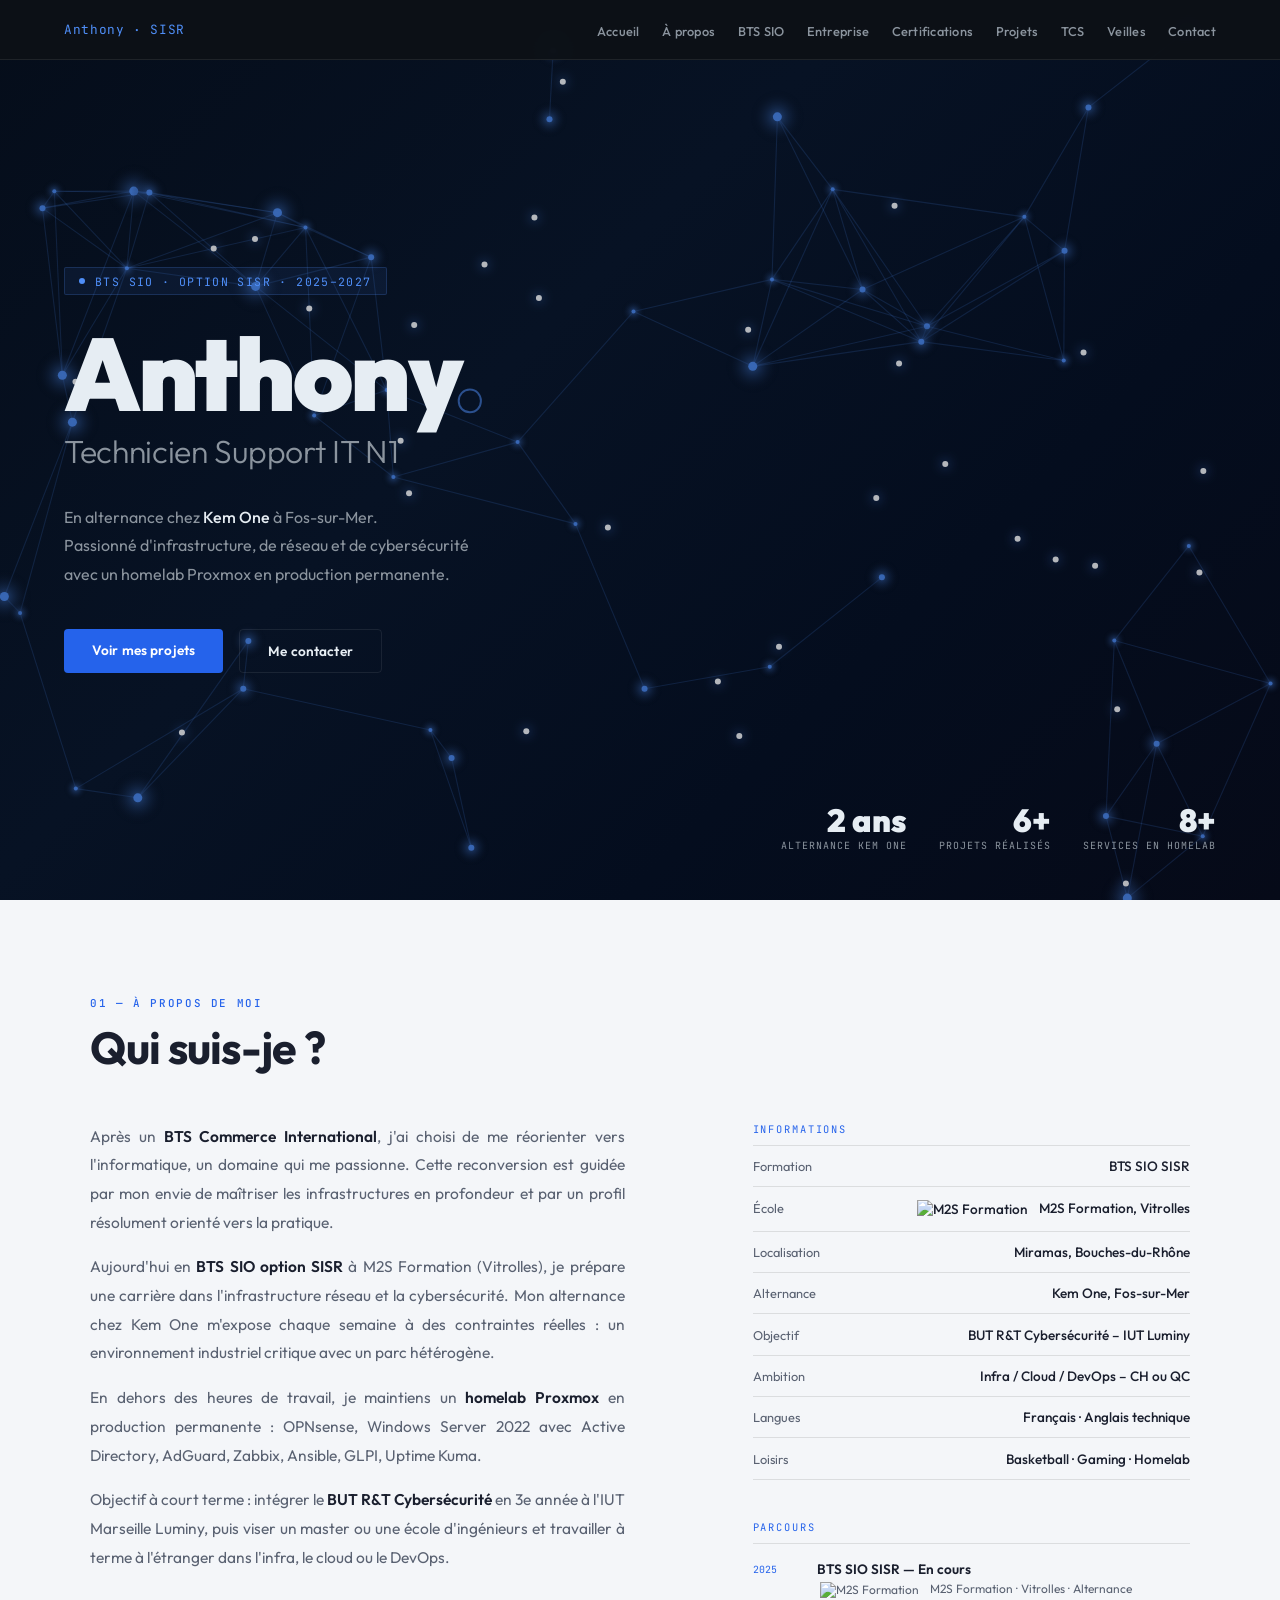
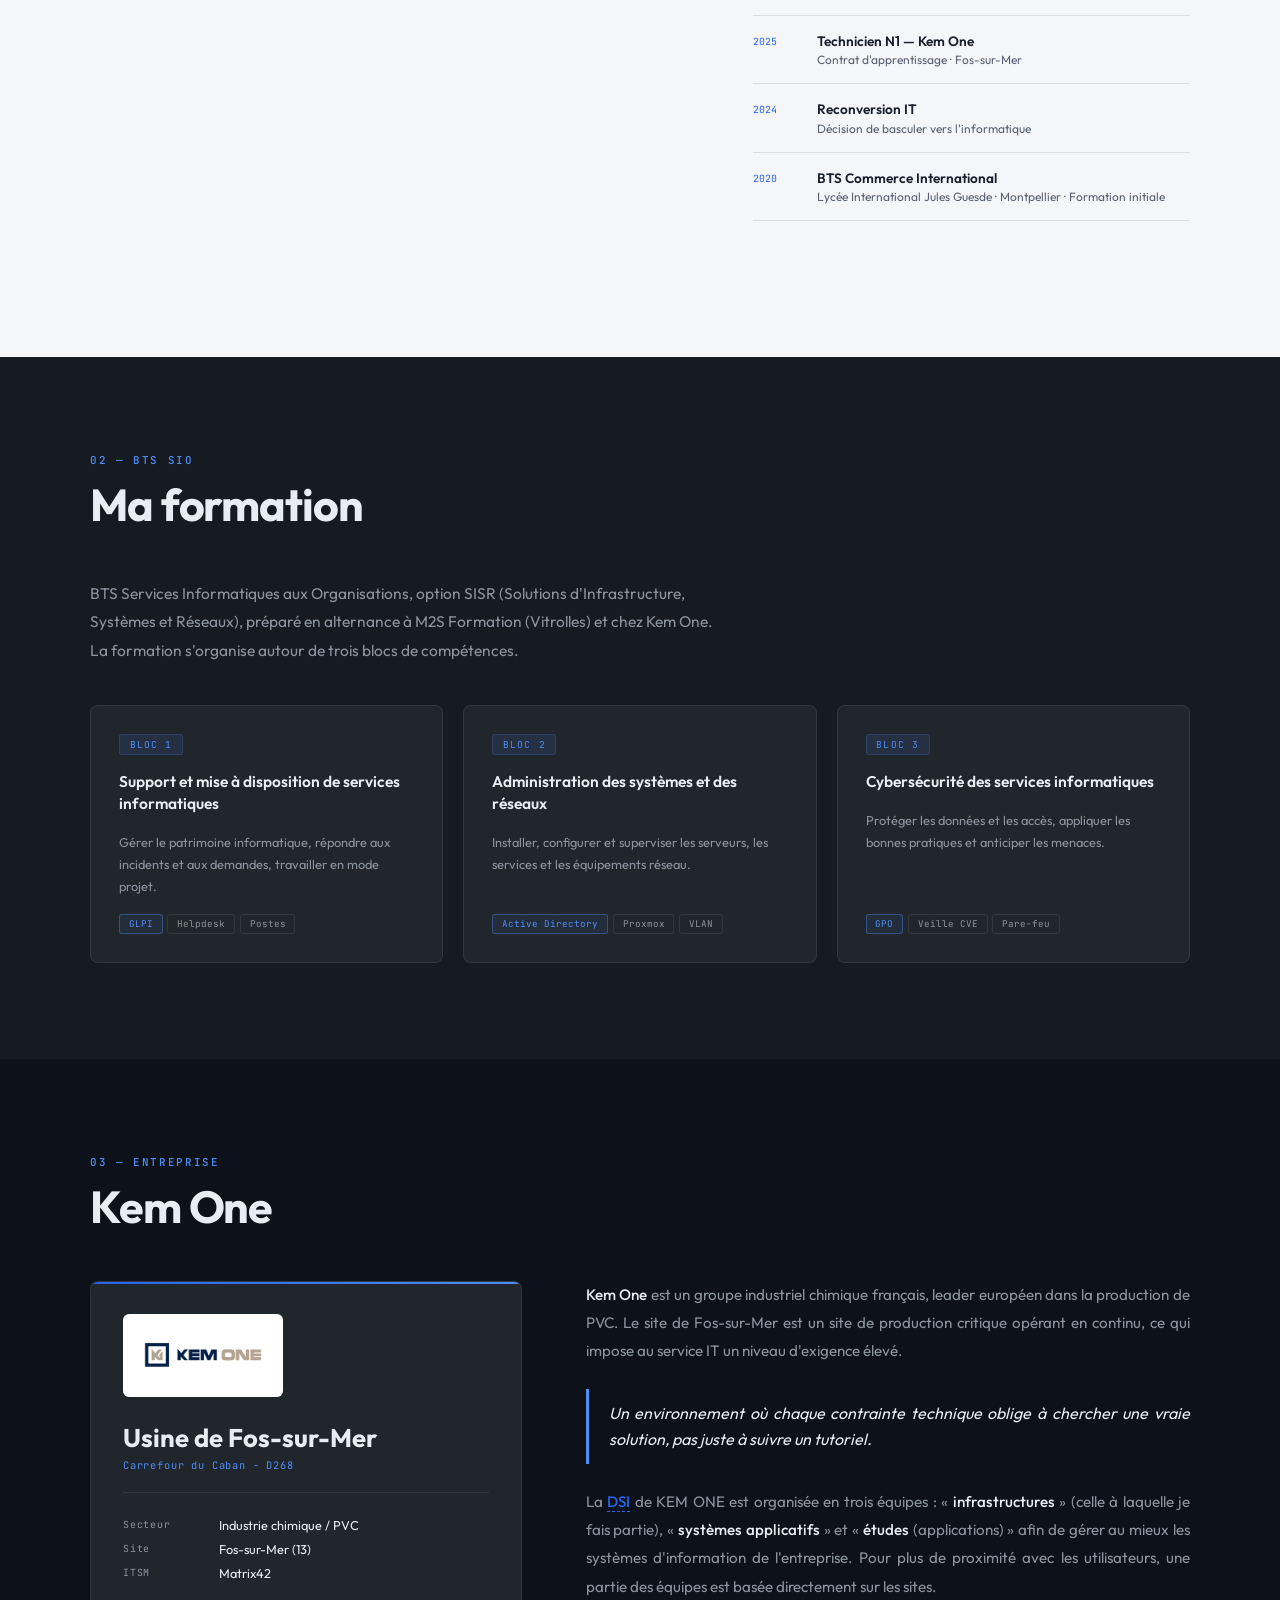
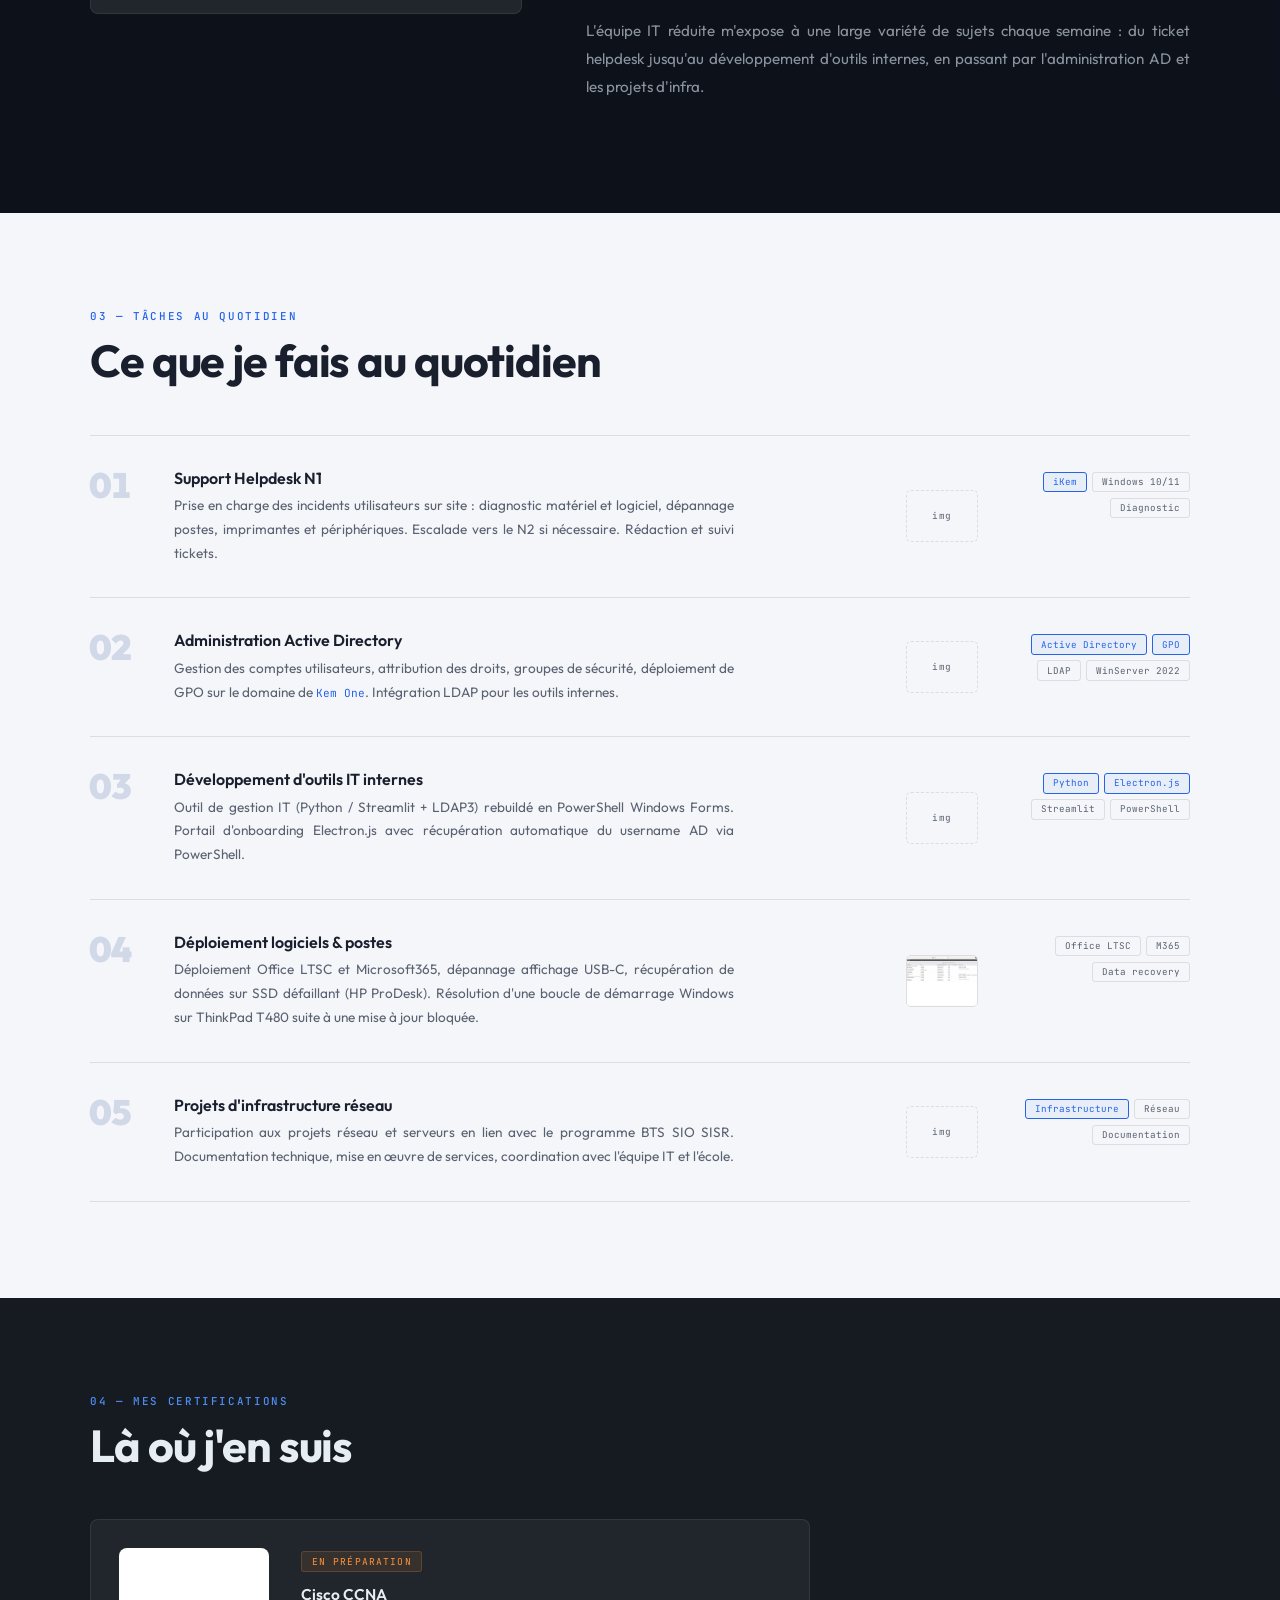
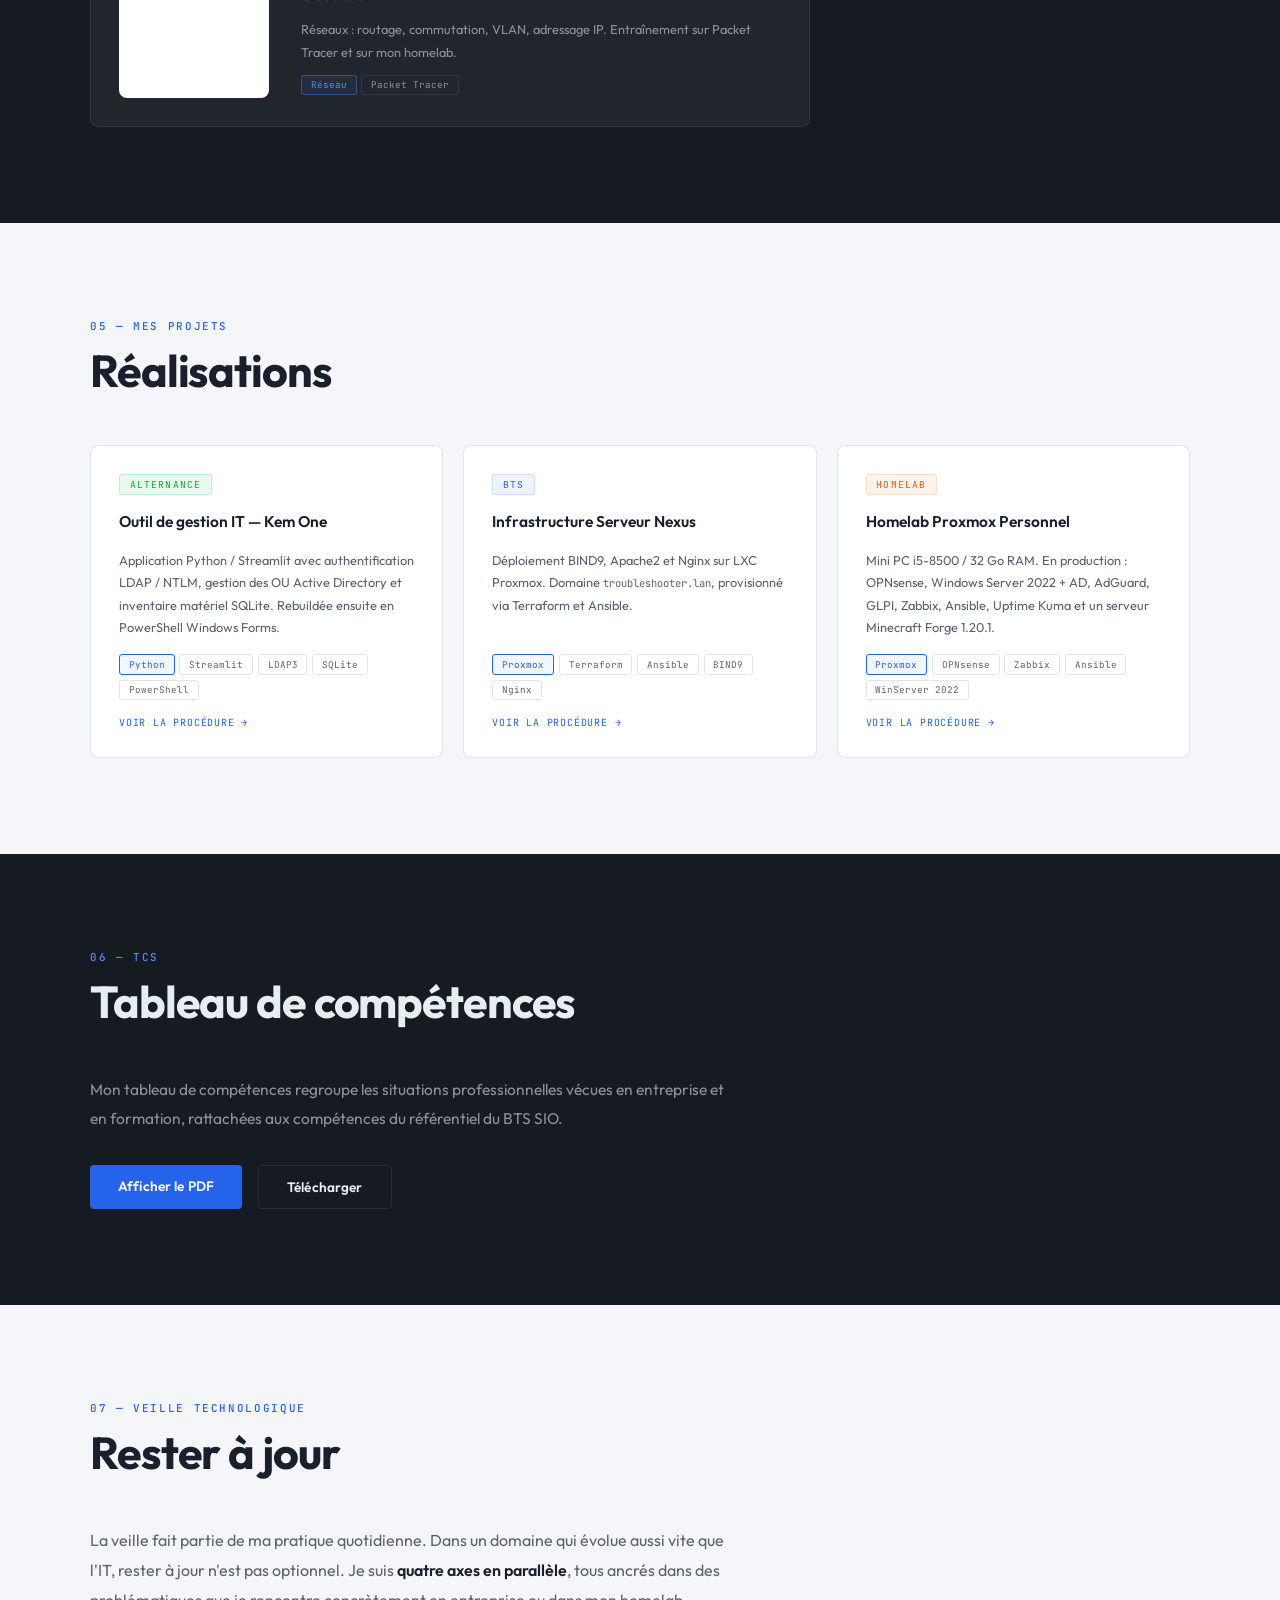
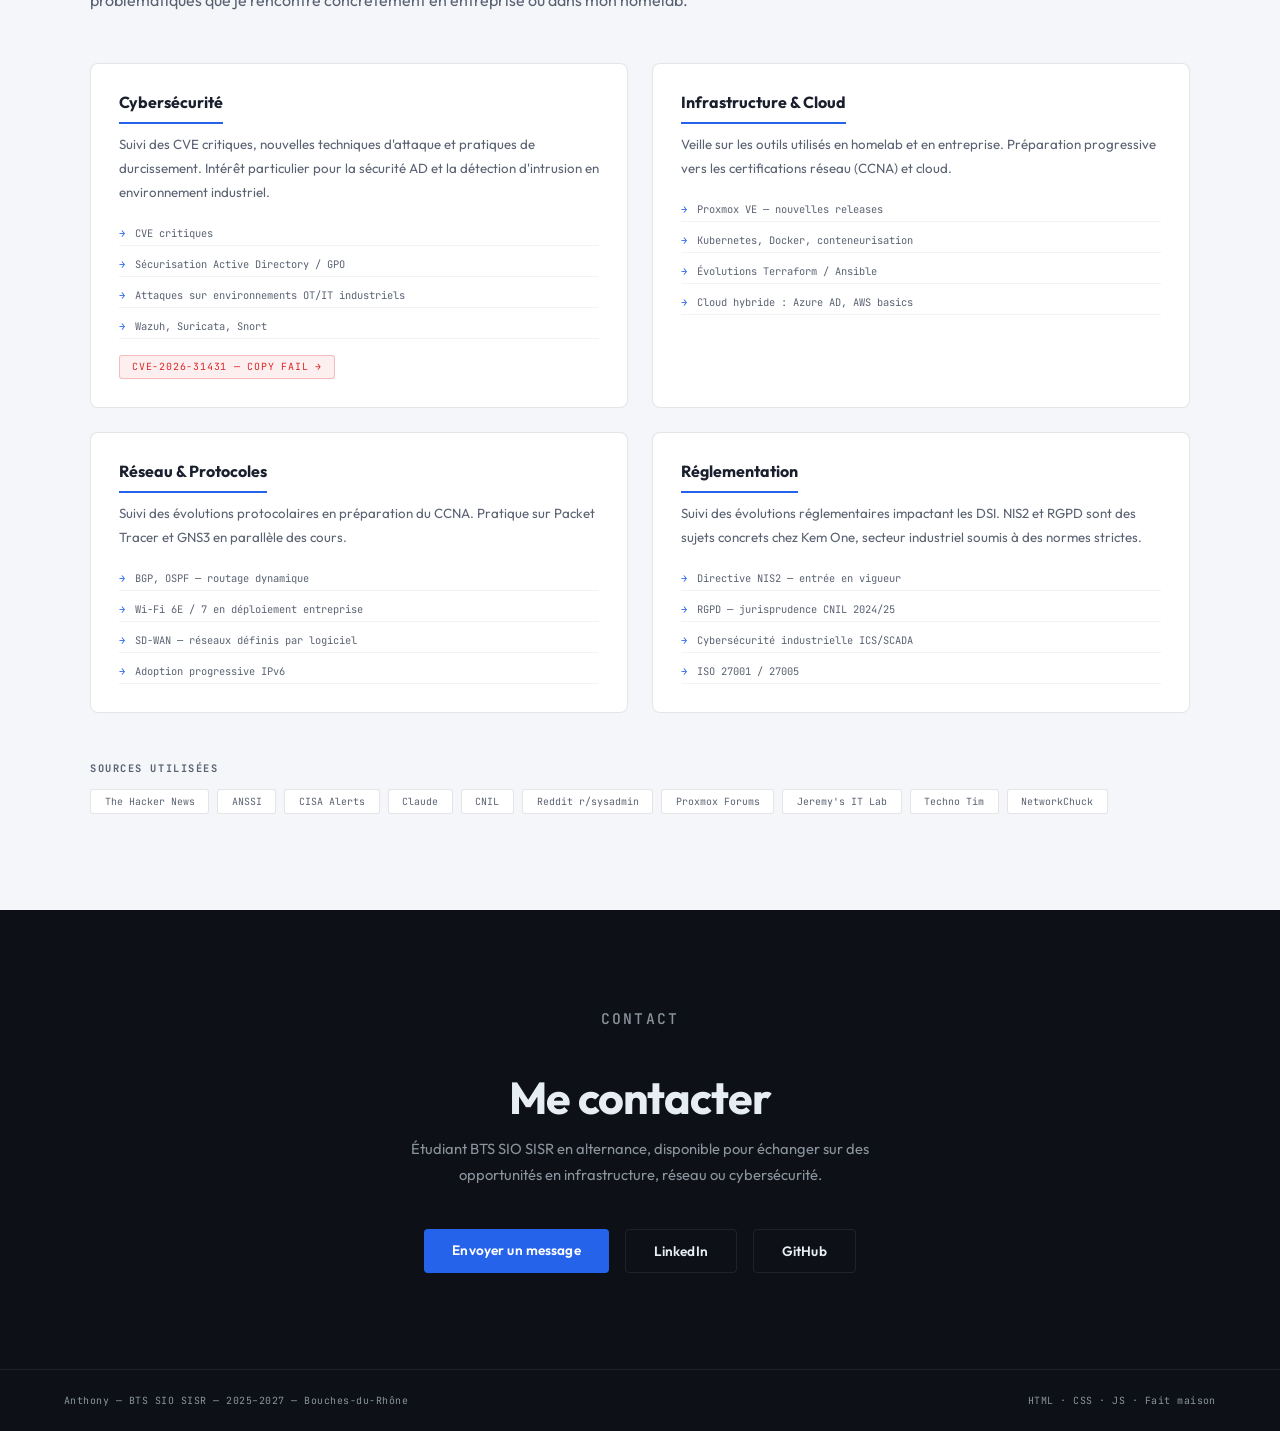
==== commit 8d6aef3c: "Update index.html" ====
--- a/index.html
+++ b/index.html
@@ -773,6 +773,29 @@
       background: rgba(220,38,38,0.14);
       border-color: rgba(220,38,38,0.45);
     }
+
+    /* ── PROJETS CLIQUABLES, FOND CLAIR ── */
+    a.proj-card { text-decoration: none; color: inherit; cursor: pointer; }
+    .proj-link {
+      margin-top: auto;
+      font-family: var(--mono);
+      font-size: 0.62rem;
+      letter-spacing: 0.08em;
+      text-transform: uppercase;
+      color: var(--blue-2);
+    }
+    a.proj-card:hover .proj-link { text-decoration: underline; }
+
+    .s-light .proj-card { background: #fff; border: 1px solid var(--border-l); }
+    .s-light .proj-card:hover { border-color: var(--blue-2); box-shadow: 0 4px 18px rgba(0,0,0,0.07); }
+    .s-light .proj-card h3 { color: var(--text-l); }
+    .s-light .proj-card p { color: var(--text-l2); }
+    .s-light .pt-alt { color: #16a34a; }
+    .s-light .pt-bts { color: var(--blue-2); }
+    .s-light .pt-perso { color: #ea580c; }
+    .s-light .chip-d { border-color: var(--border-l); color: var(--text-l2); }
+    .s-light .chip-d.hi { border-color: var(--blue-2); color: var(--blue-2); background: rgba(37,99,235,0.06); }
+    
 </style>
 </head>
 <body>
@@ -1085,8 +1108,11 @@
     <p class="s-tag">04 — Mes certifications</p>
     <h2 class="s-title">Là où j'en suis</h2>
 
-    <div class="proj-grid" style="grid-template-columns:repeat(2,1fr);">
-      <div class="proj-card reveal">
+    <div class="proj-card reveal" style="flex-direction:row;align-items:center;flex-wrap:wrap;gap:2rem;max-width:720px;">
+      <div style="background:#fff;border-radius:8px;padding:1rem;flex-shrink:0;width:150px;height:150px;display:flex;align-items:center;justify-content:center;">
+        <img src="logo-ccna.png" alt="Cisco CCNA" style="max-width:100%;max-height:100%;" onerror="this.style.display='none'">
+      </div>
+      <div style="display:flex;flex-direction:column;gap:.75rem;flex:1;min-width:240px;">
         <span class="proj-type pt-perso">En préparation</span>
         <h3>Cisco CCNA</h3>
         <p>Réseaux : routage, commutation, VLAN, adressage IP. Entraînement sur Packet Tracer et sur mon homelab.</p>
@@ -1094,49 +1120,30 @@
           <span class="chip-d hi">Réseau</span><span class="chip-d">Packet Tracer</span>
         </div>
       </div>
-
-      <div class="proj-card reveal">
-        <span class="proj-type pt-perso">En préparation</span>
-        <h3>CompTIA Security+</h3>
-        <p>Fondamentaux de la cybersécurité : menaces, gestion des risques, sécurisation des systèmes et des réseaux.</p>
-        <div class="proj-stack">
-          <span class="chip-d hi">Cybersécurité</span><span class="chip-d">Risques</span>
-        </div>
-      </div>
     </div>
   </div>
 </section>
   
 <!-- 04 — PROJETS -->
-<section class="s-dark0" id="projets">
+<section class="s-light" id="projets">
   <div class="section-inner">
     <p class="s-tag">05 — Mes projets</p>
     <h2 class="s-title">Réalisations</h2>
 
     <div class="proj-grid">
-      <div class="proj-card reveal">
+      <a class="proj-card reveal" href="procedure-gestion-it.pdf" target="_blank" rel="noopener">
         <span class="proj-type pt-alt">Alternance</span>
         <h3>Outil de gestion IT — Kem One</h3>
-        <p>Application Python / Streamlit avec authentification LDAP, gestion des OU Active Directory
+        <p>Application Python / Streamlit avec authentification LDAP / NTLM, gestion des OU Active Directory
         et inventaire matériel SQLite. Rebuildée ensuite en PowerShell Windows Forms.</p>
         <div class="proj-stack">
           <span class="chip-d hi">Python</span><span class="chip-d">Streamlit</span>
           <span class="chip-d">LDAP3</span><span class="chip-d">SQLite</span><span class="chip-d">PowerShell</span>
         </div>
-      </div>
-
-      <div class="proj-card reveal" style="animation-delay:.07s">
-        <span class="proj-type pt-alt">Alternance</span>
-        <h3>Portail d'Onboarding Employé</h3>
-        <p>Application desktop Electron.js : splash animée, récupération automatique du username AD
-        via PowerShell, dashboard de bienvenue personnalisé.</p>
-        <div class="proj-stack">
-          <span class="chip-d hi">Electron.js</span><span class="chip-d">Node.js</span>
-          <span class="chip-d">PowerShell</span><span class="chip-d">AD</span>
-        </div>
-      </div>
-
-      <div class="proj-card reveal" style="animation-delay:.14s">
+        <span class="proj-link">Voir la procédure →</span>
+      </a>
+
+      <a class="proj-card reveal" style="animation-delay:.07s" href="procedure-nexus.pdf" target="_blank" rel="noopener">
         <span class="proj-type pt-bts">BTS</span>
         <h3>Infrastructure Serveur Nexus</h3>
         <p>Déploiement BIND9, Apache2 et Nginx sur LXC Proxmox. Domaine <span style="font-family:var(--mono);font-size:0.82em">troubleshooter.lan</span>,
@@ -1145,20 +1152,10 @@
           <span class="chip-d hi">Proxmox</span><span class="chip-d">Terraform</span>
           <span class="chip-d">Ansible</span><span class="chip-d">BIND9</span><span class="chip-d">Nginx</span>
         </div>
-      </div>
-
-      <div class="proj-card reveal" style="animation-delay:.21s">
-        <span class="proj-type pt-bts">BTS</span>
-        <h3>Infrastructure GSB — Services IT</h3>
-        <p>AdGuard, Uptime Kuma et GLPI en LXC.
-        Règles DNAT iptables pour l'exposition des services.</p>
-        <div class="proj-stack">
-          <span class="chip-d">AdGuard</span><span class="chip-d">Uptime Kuma</span>
-          <span class="chip-d">GLPI</span><span class="chip-d hi">iptables</span><span class="chip-d">VLAN</span>
-        </div>
-      </div>
-
-      <div class="proj-card reveal" style="animation-delay:.28s">
+        <span class="proj-link">Voir la procédure →</span>
+      </a>
+
+      <a class="proj-card reveal" style="animation-delay:.14s" href="procedure-homelab.pdf" target="_blank" rel="noopener">
         <span class="proj-type pt-perso">Homelab</span>
         <h3>Homelab Proxmox Personnel</h3>
         <p>Mini PC i5-8500 / 32 Go RAM. En production : OPNsense, Windows Server 2022 + AD,
@@ -1167,17 +1164,8 @@
           <span class="chip-d hi">Proxmox</span><span class="chip-d">OPNsense</span>
           <span class="chip-d">Zabbix</span><span class="chip-d">Ansible</span><span class="chip-d">WinServer 2022</span>
         </div>
-      </div>
-
-      <div class="proj-card reveal" style="animation-delay:.35s">
-        <span class="proj-type pt-perso">Personnel</span>
-        <h3>Site web pour club de sport</h3>
-        <p>En cours de reflexion, pas encore commencé...</p>
-        <div class="proj-stack">
-          <span class="chip-d hi">HTML</span><span class="chip-d">Basketball</span>
-          <span class="chip-d">Proxmox</span>
-        </div>
-      </div>
+        <span class="proj-link">Voir la procédure →</span>
+      </a>
     </div>
   </div>
 </section>
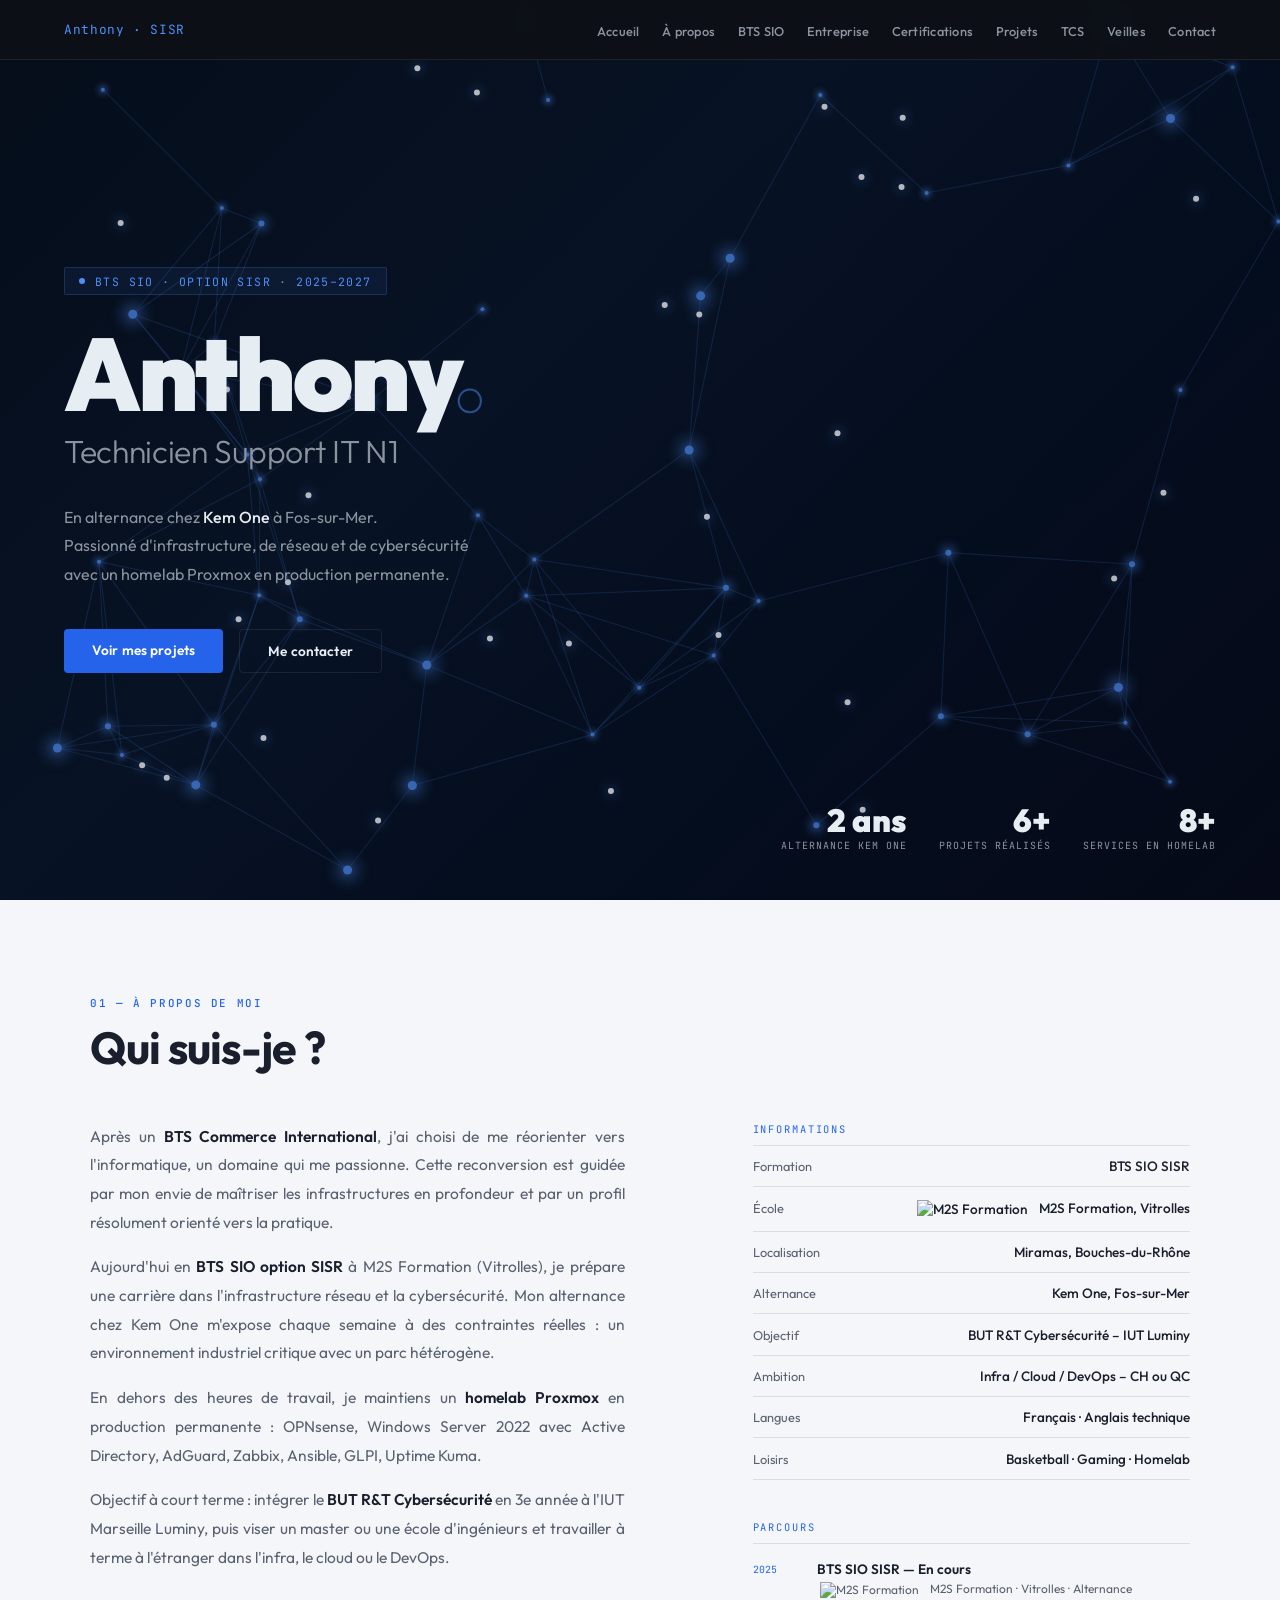
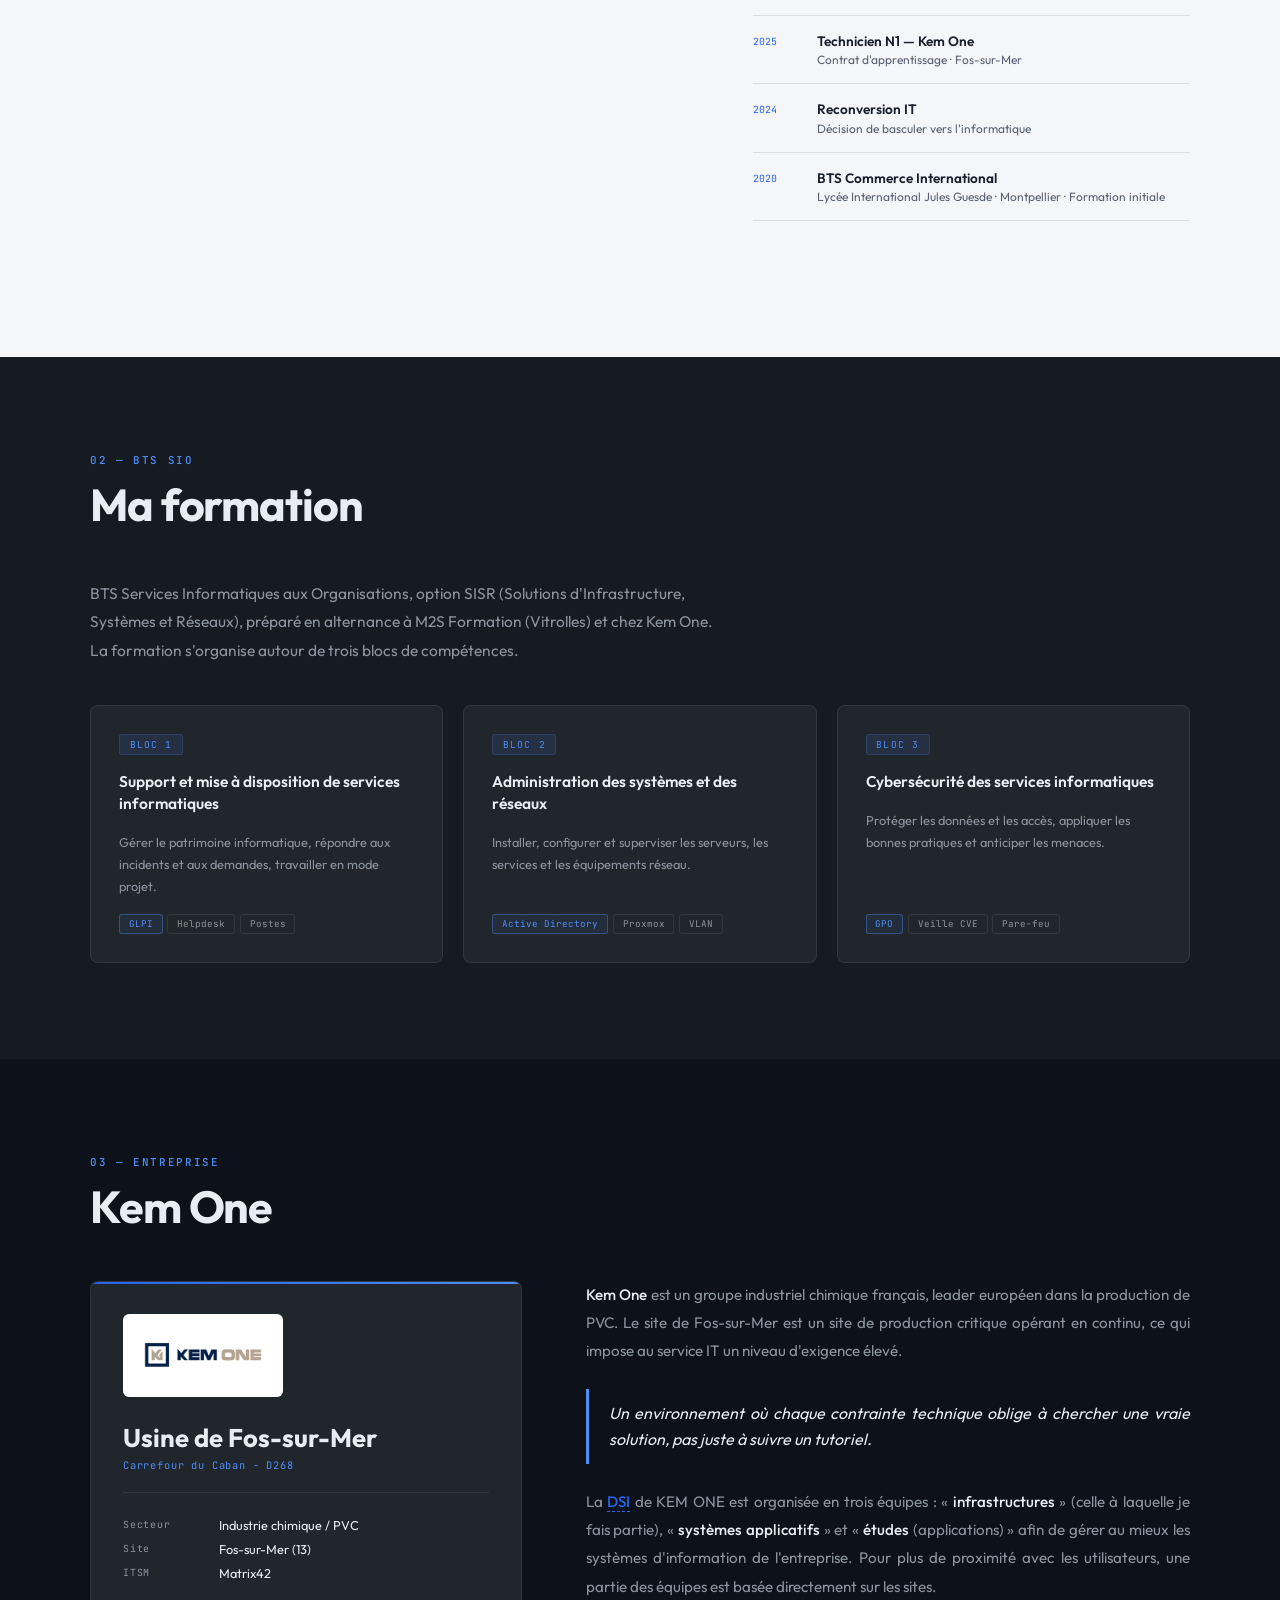
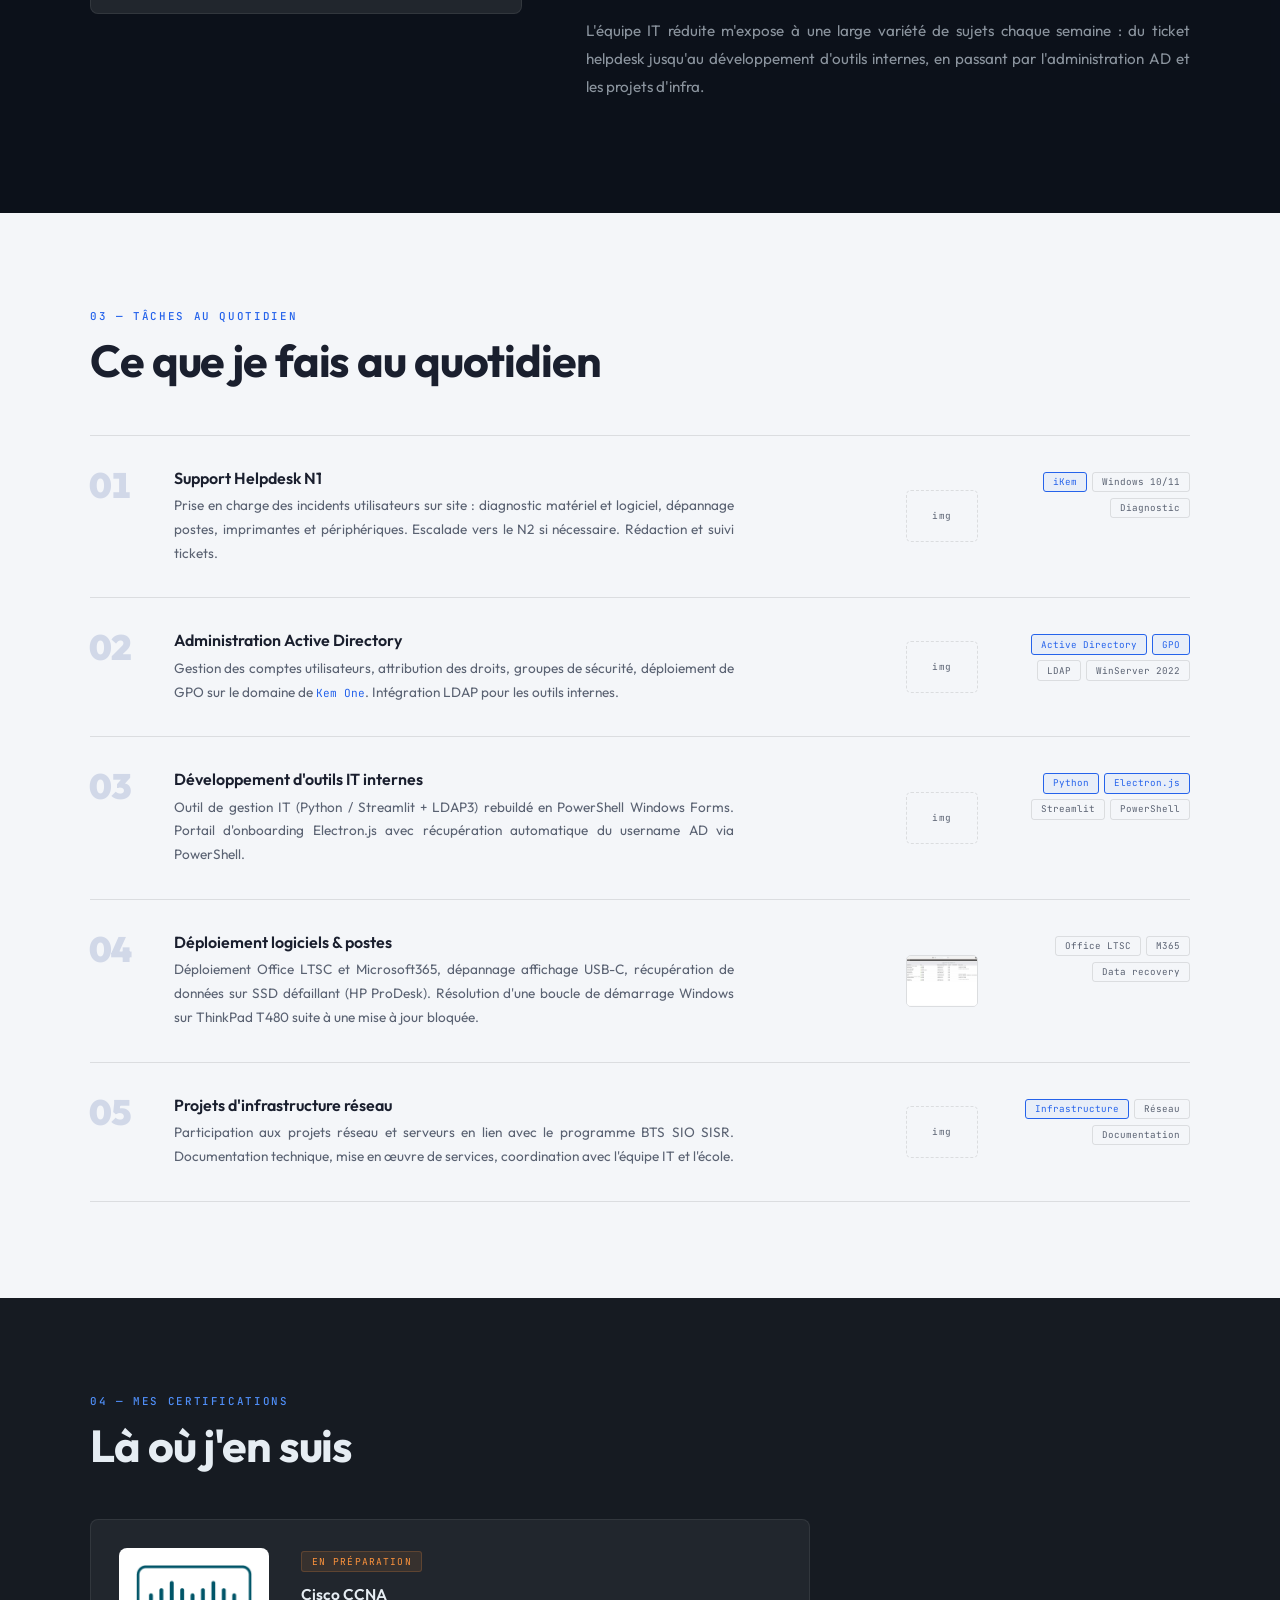
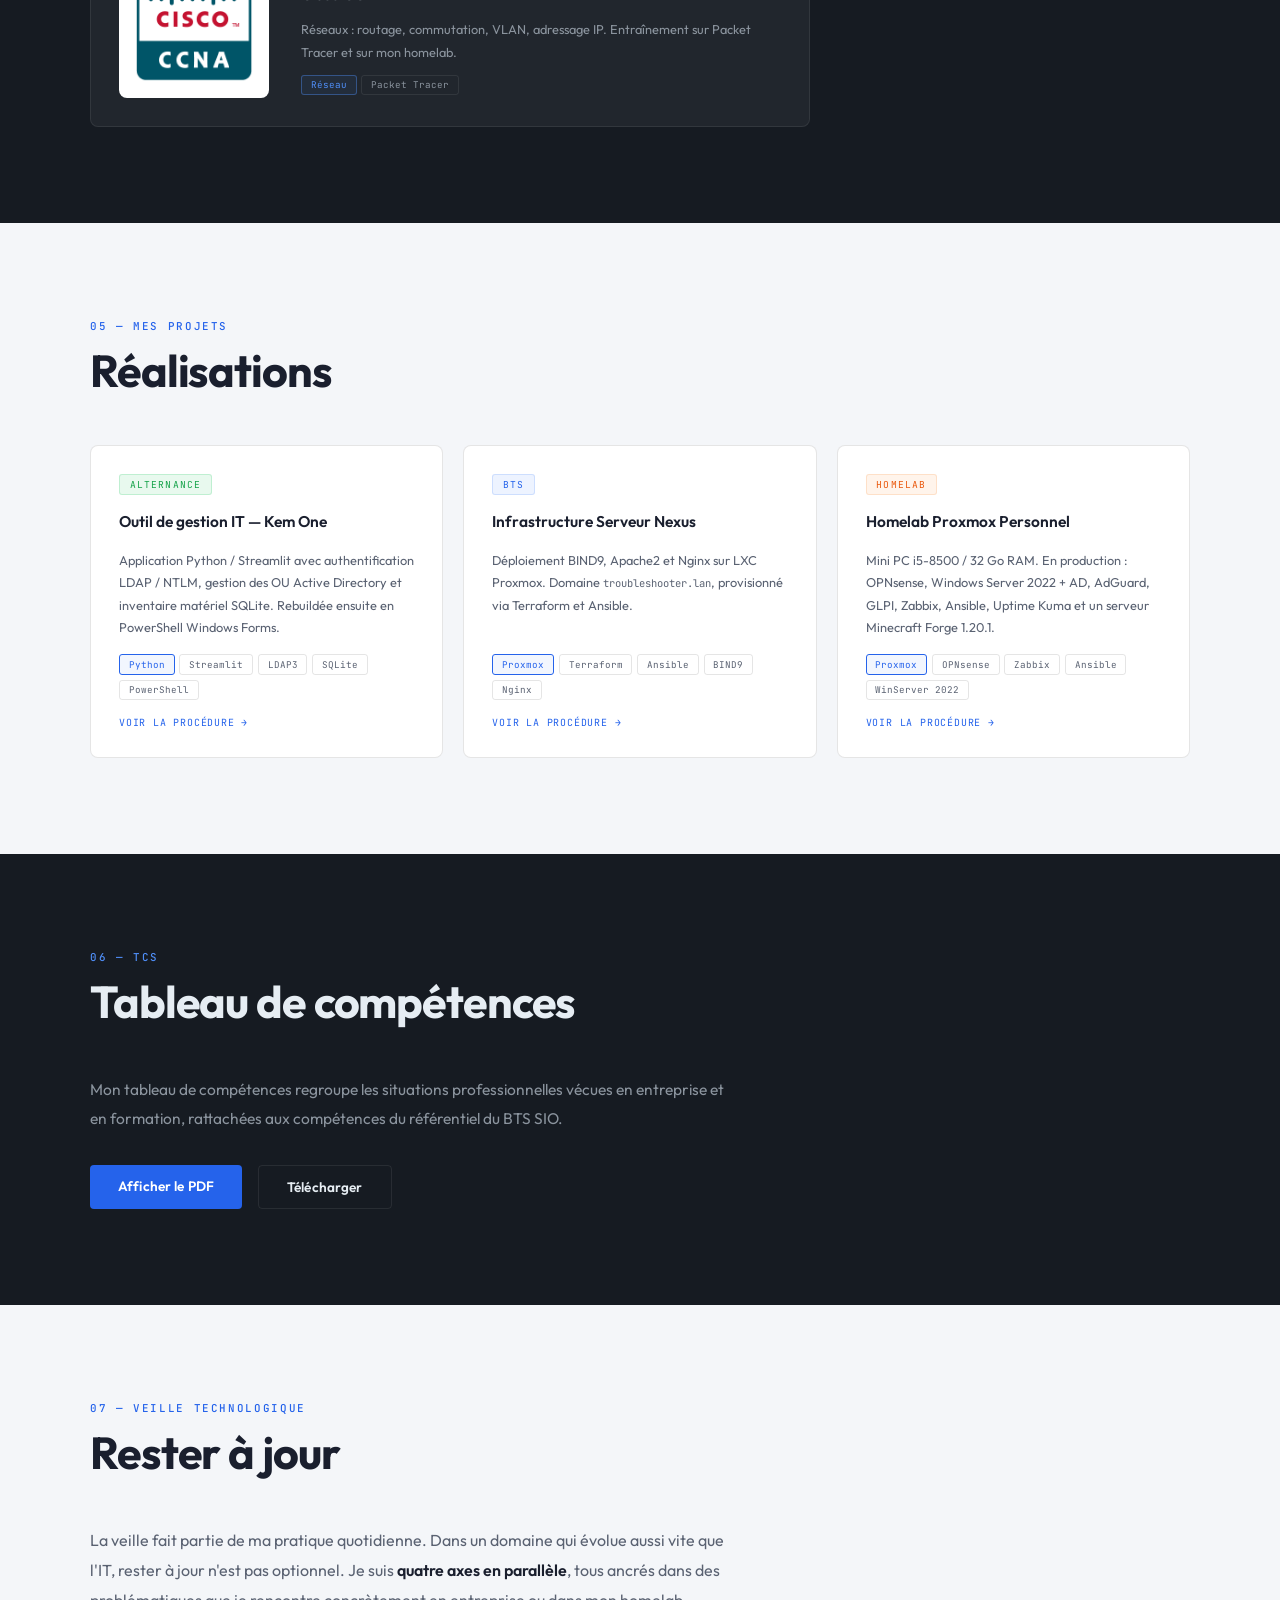
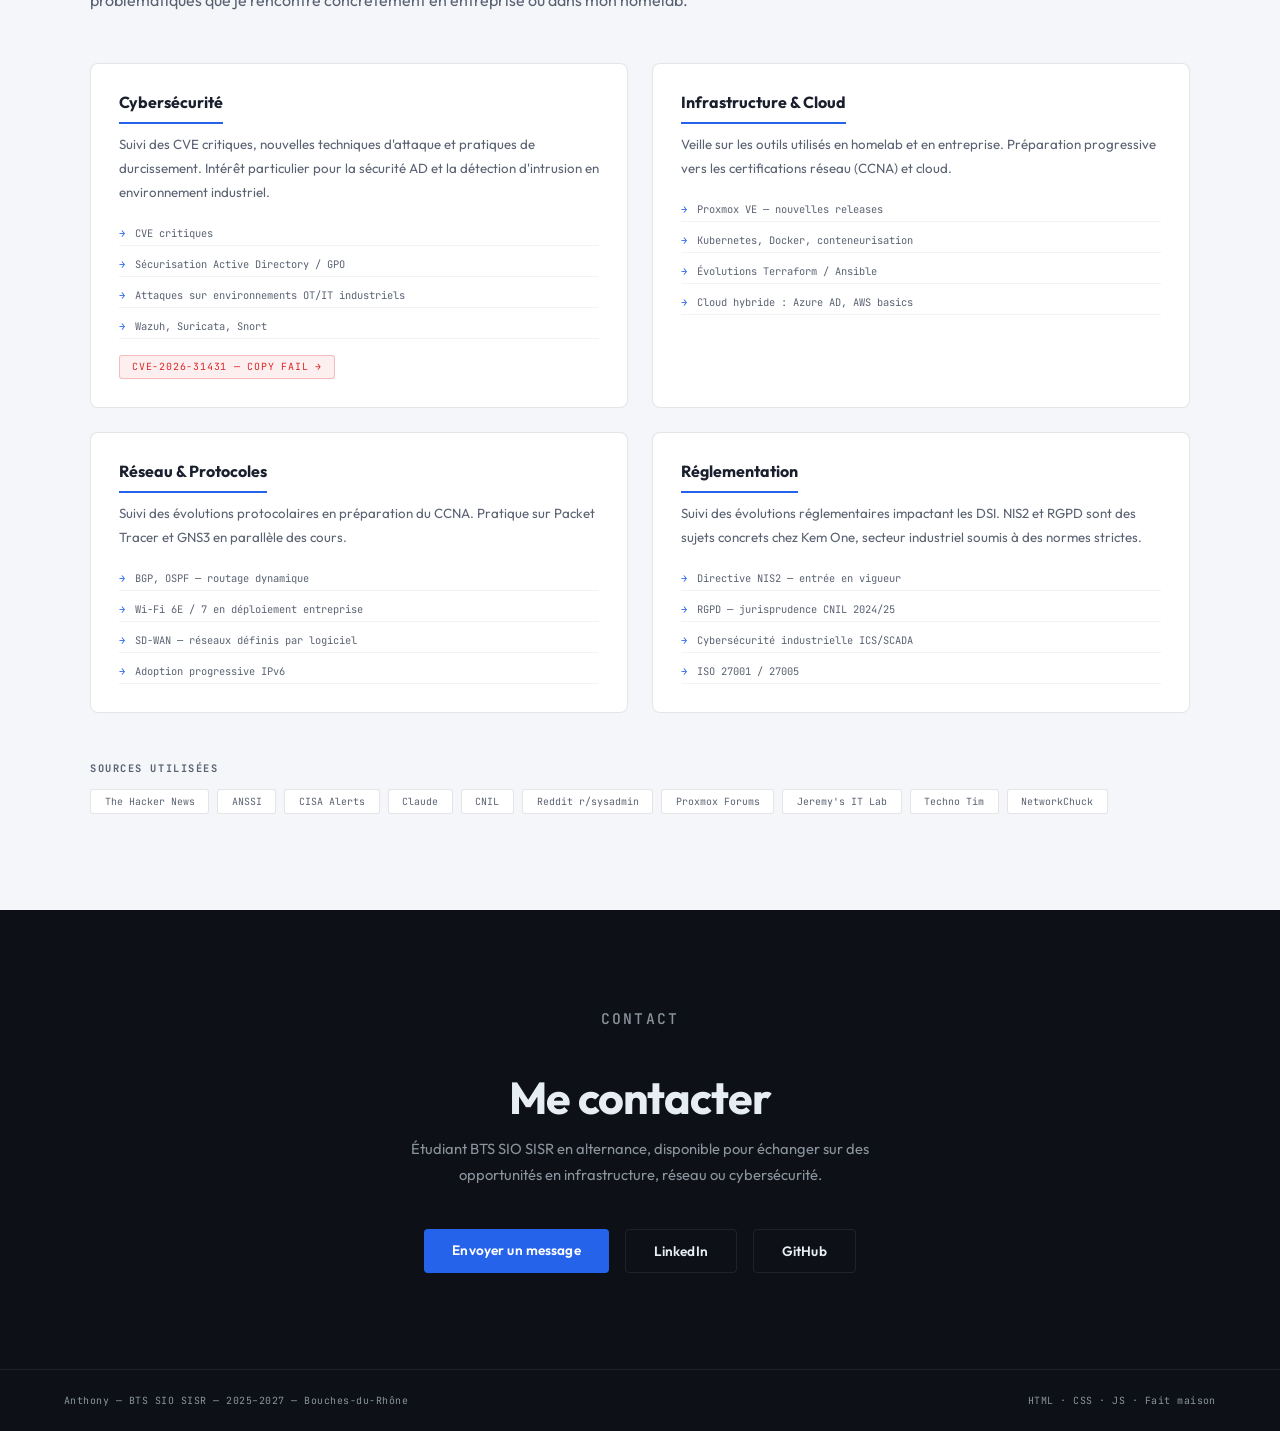
==== commit 895dbe14: "Modify proof thumbnail and lightbox functionality Updated the proof thumbnail to include backup info" ====
--- a/index.html
+++ b/index.html
@@ -1072,8 +1072,8 @@
           (HP ProDesk). Résolution d'une boucle de démarrage Windows sur ThinkPad T480 suite à une
           mise à jour bloquée.</p>
         </div>
-        <div class="proof-thumb" onclick="openLightbox('preuve-deploiement.png', 'Déploiement poste — Kem One', this)" title="Voir le screen">
-          <img src="preuve-deploiement.png" alt="Déploiement poste — Kem One" onerror="this.closest('.proof-thumb').classList.add('empty');this.style.display='none'">
+        <div class="proof-thumb" onclick="openLightbox(['preuve-deploiement.png', 'preuve-deploiement.png'], ['Déploiement/Backup — Kem One'], this)" title="Voir le screen">
+          <img src="preuve-deploiement.png" alt="Déploiement poste et Backup — Kem One" onerror="this.closest('.proof-thumb').classList.add('empty');this.style.display='none'">
         </div>
         <div class="tache-tags">
           <span class="chip">Office LTSC</span>
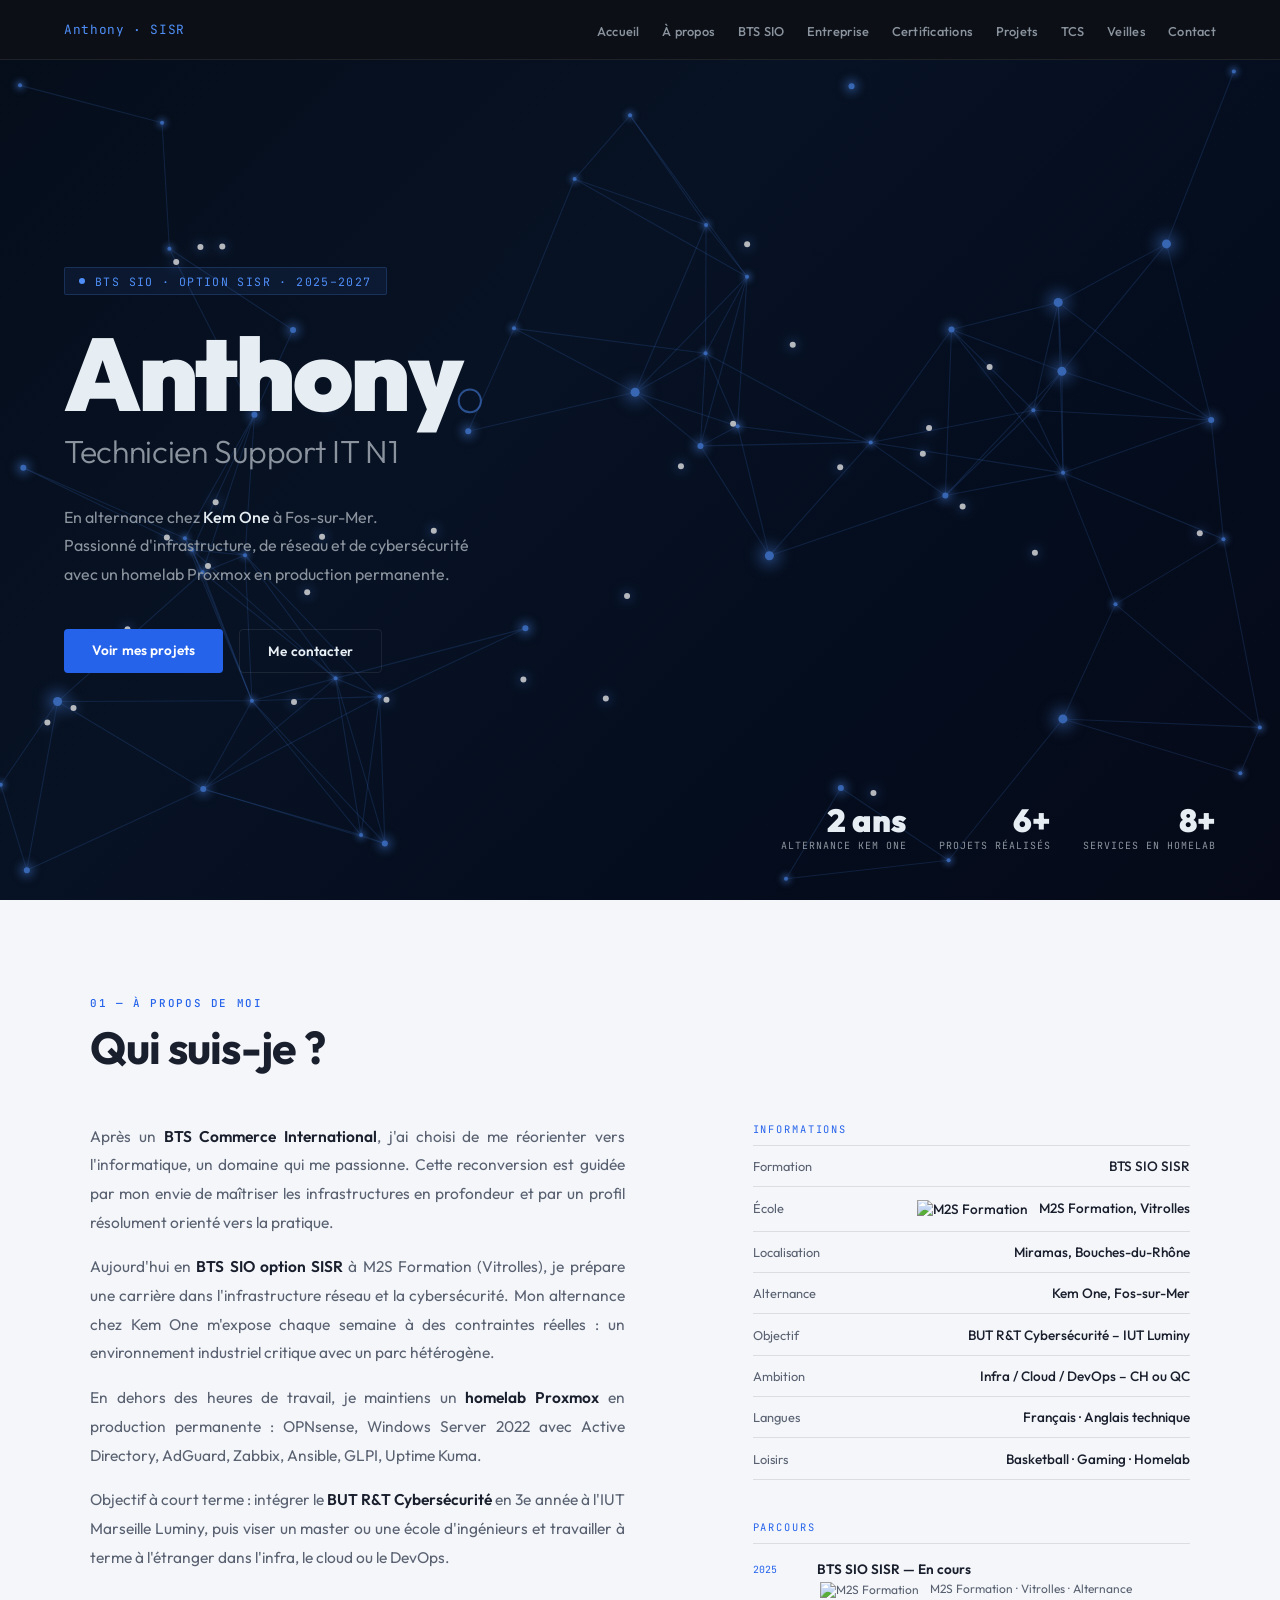
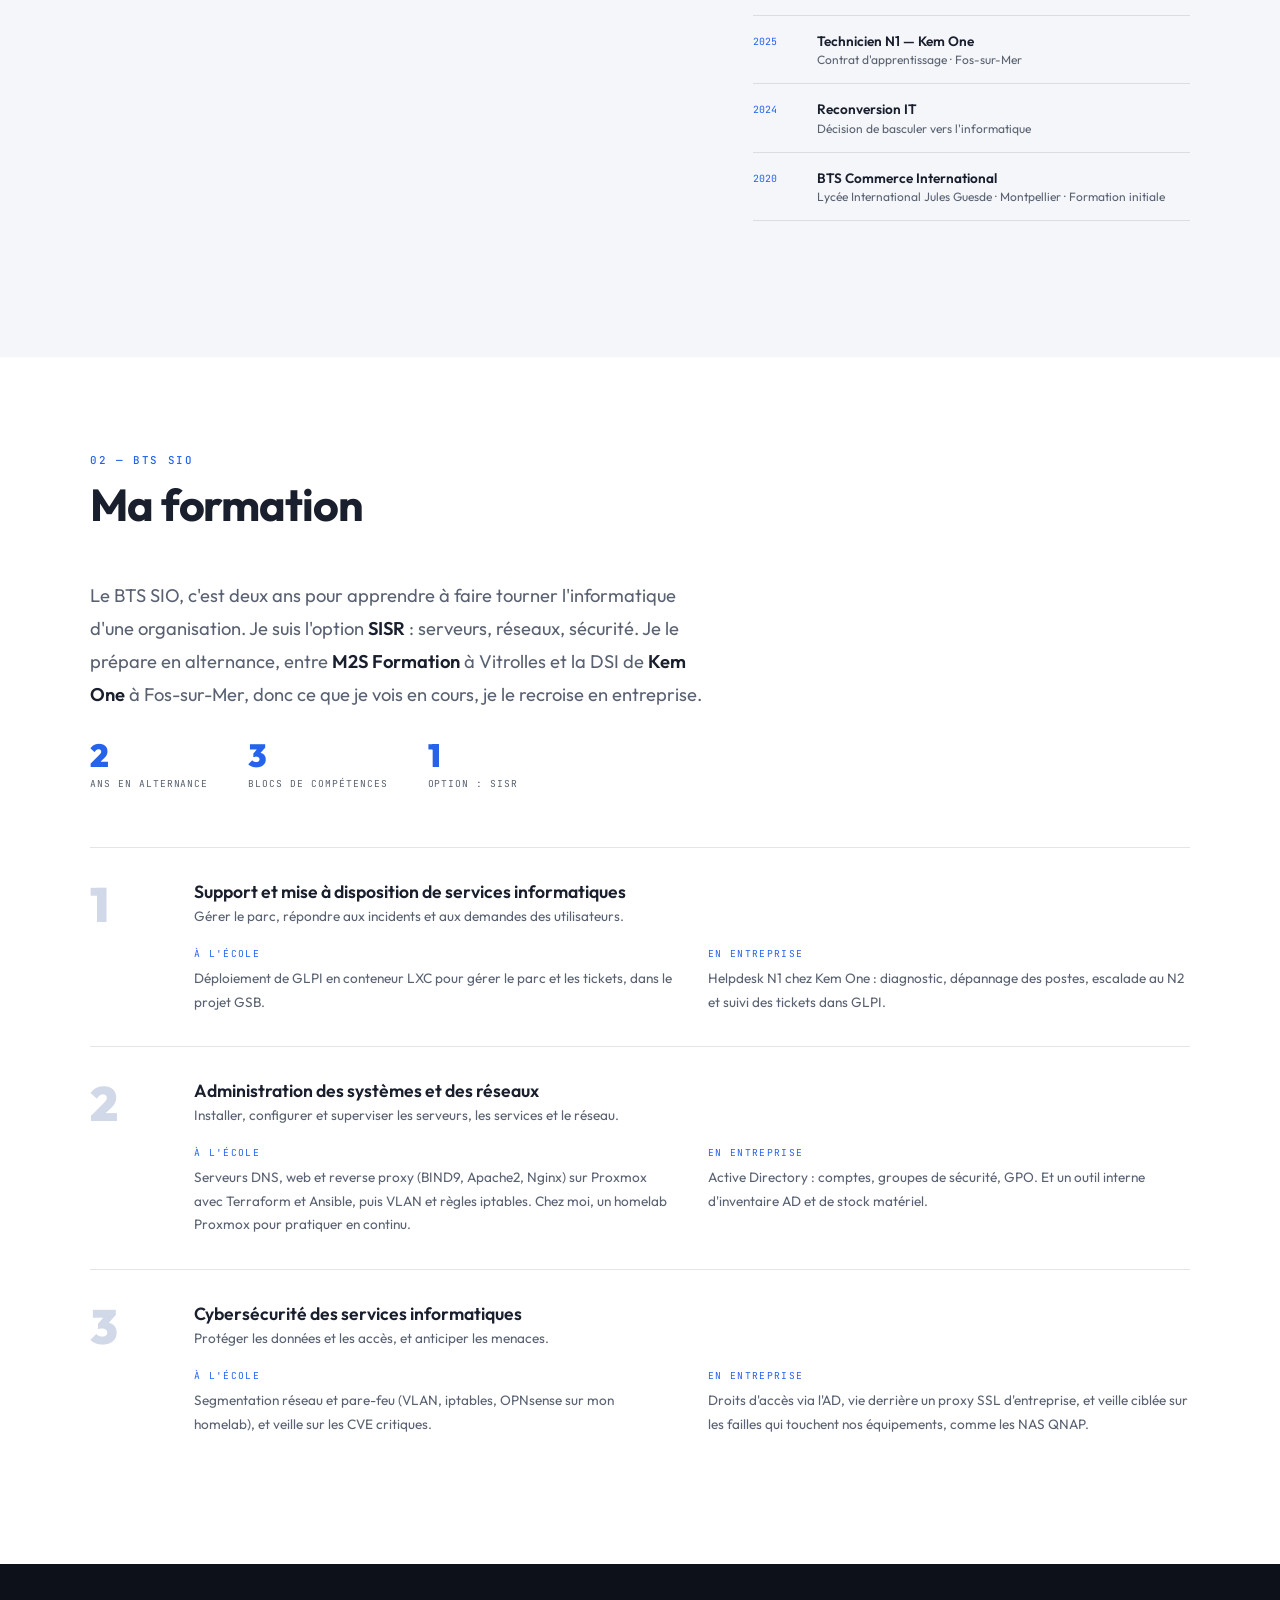
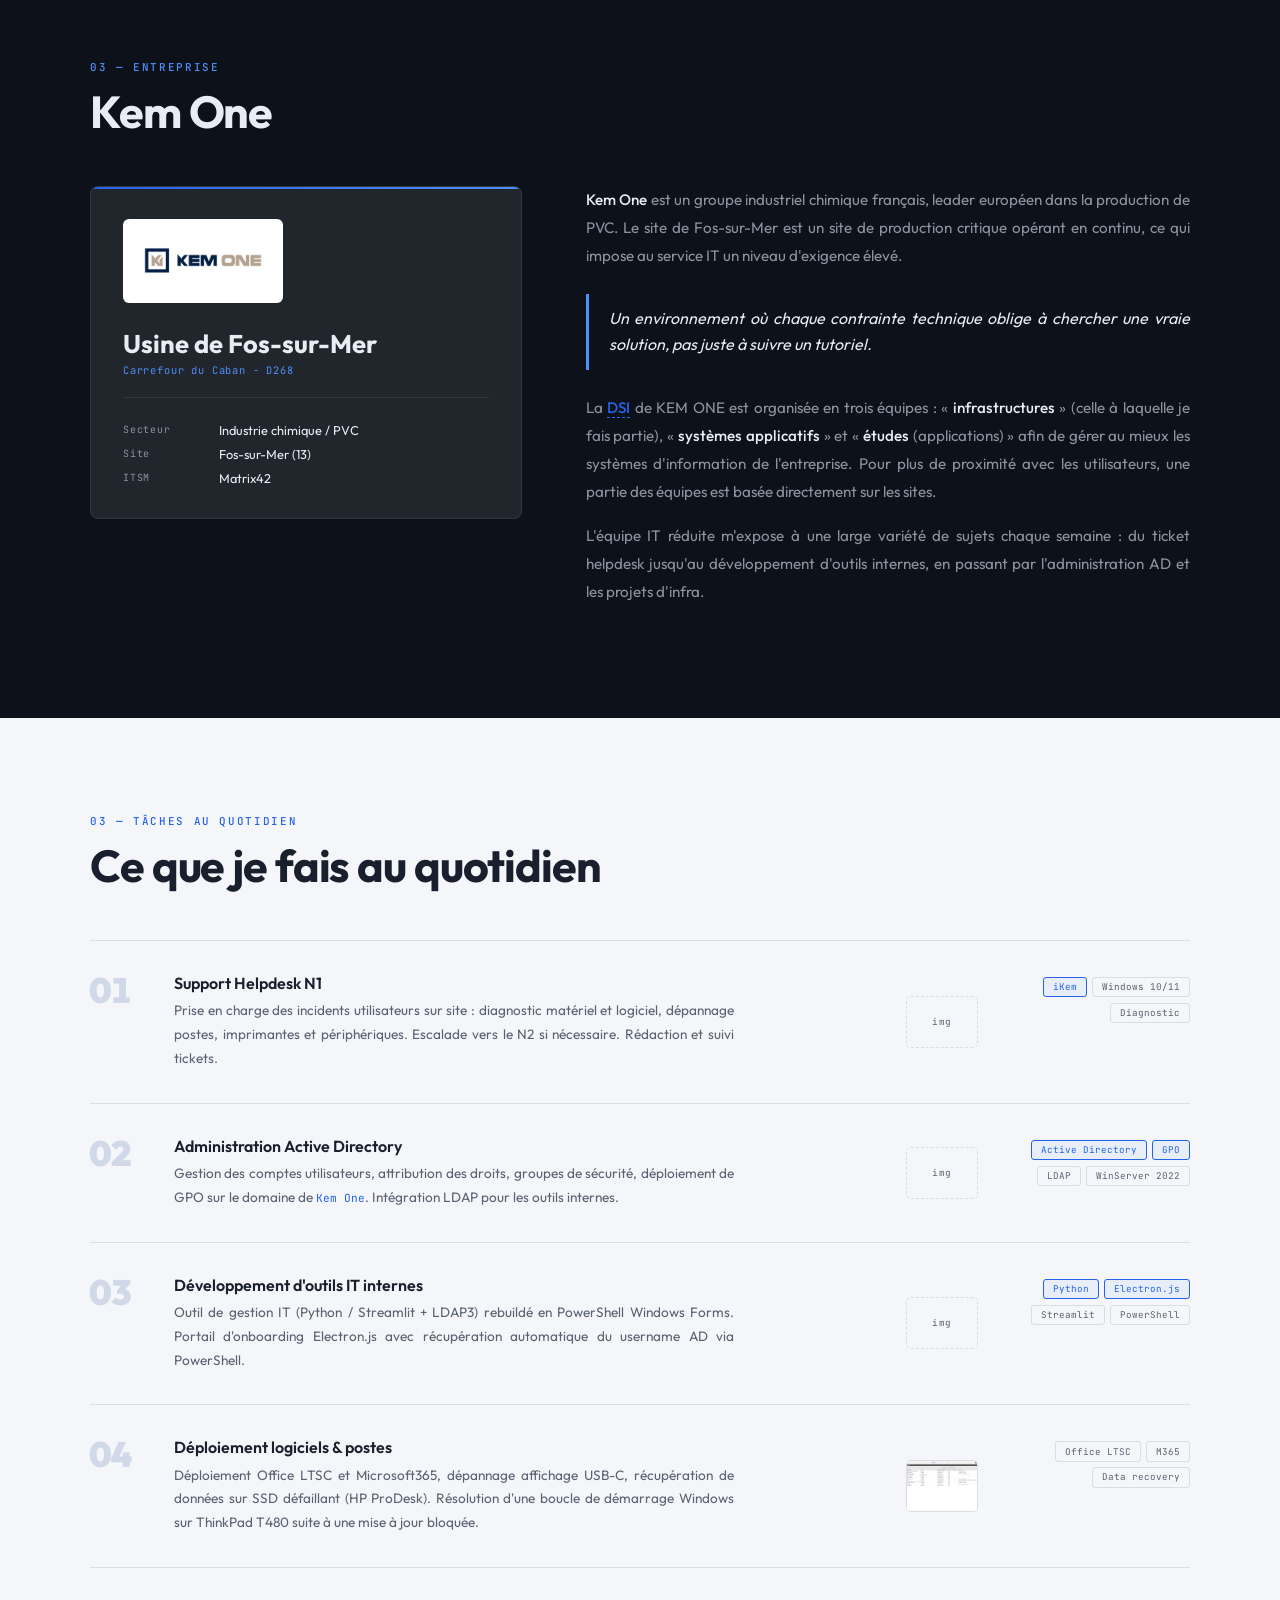
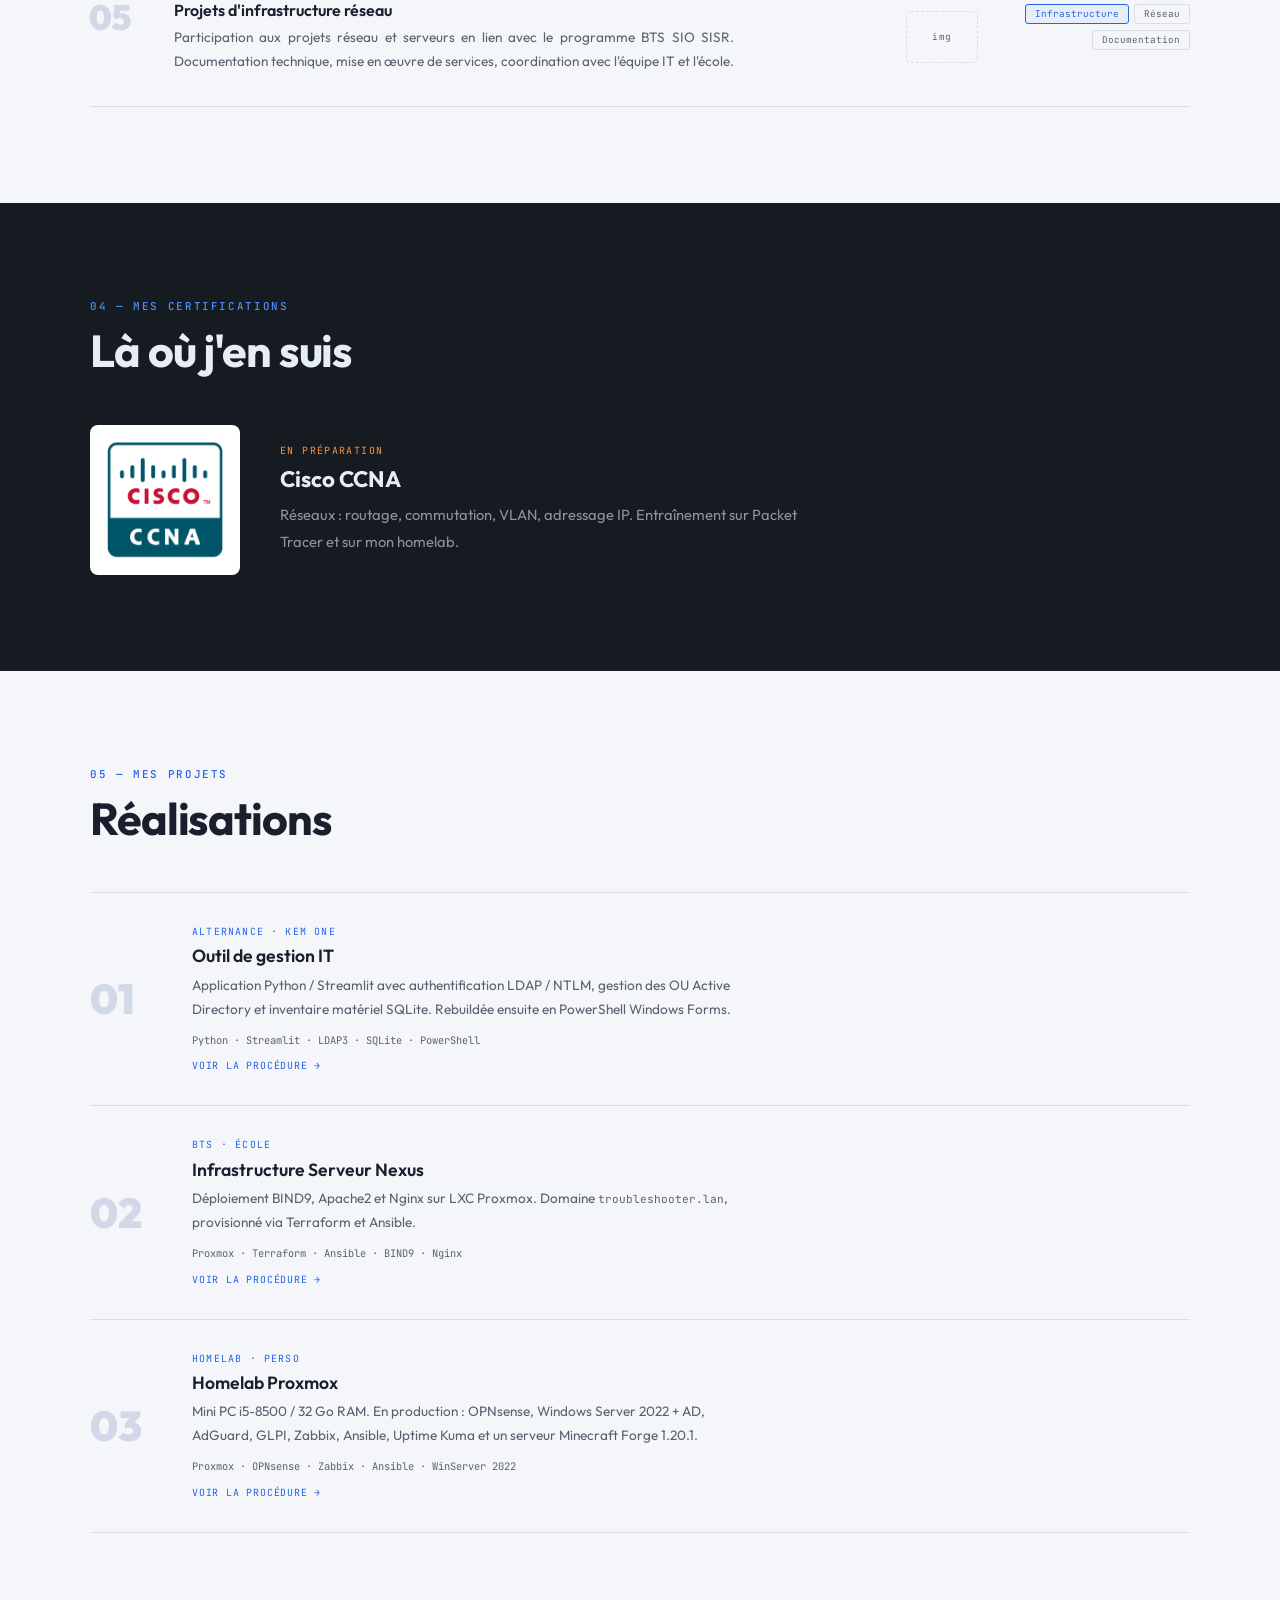
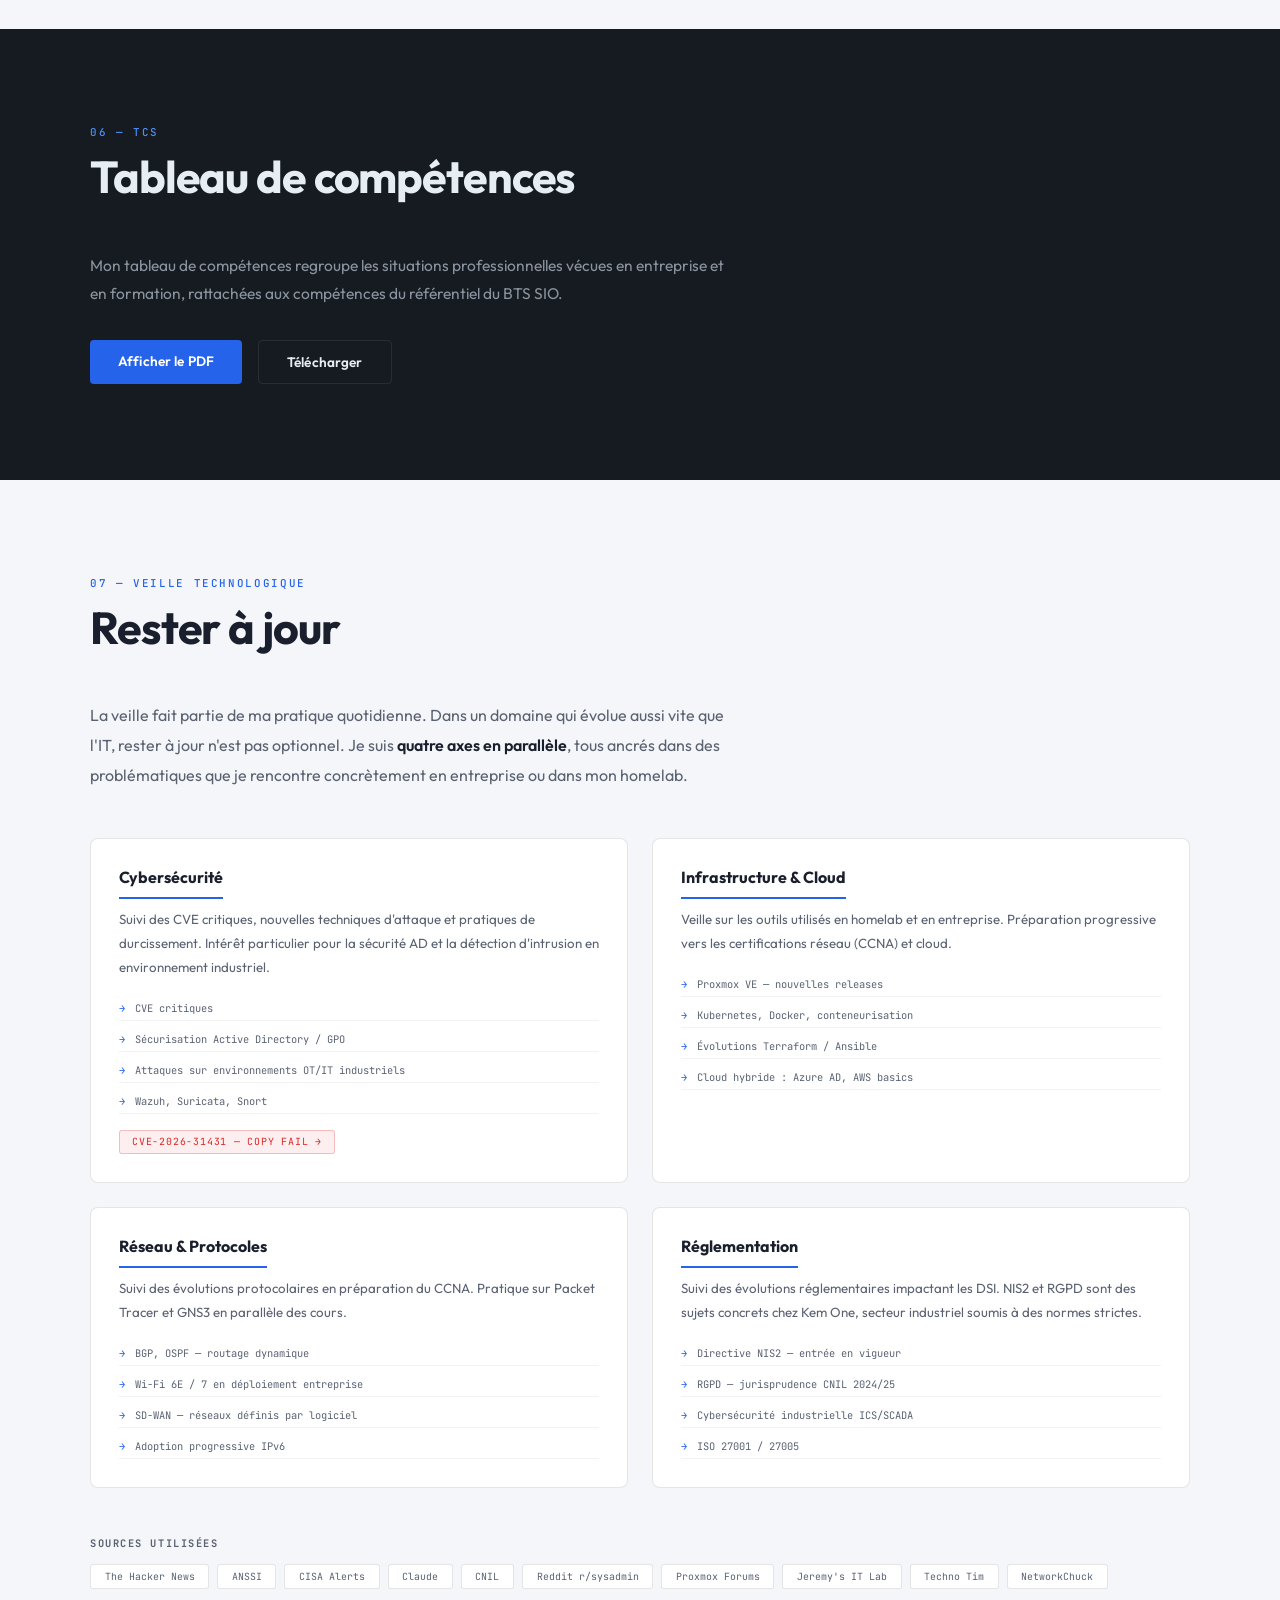
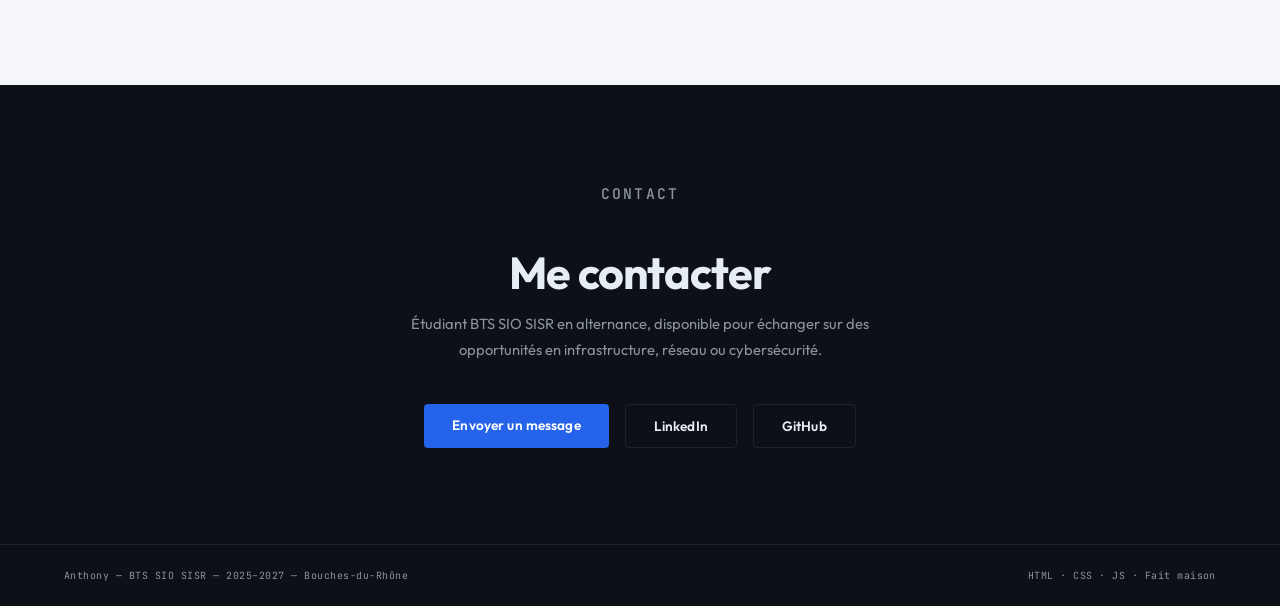
==== commit cd41dced: "Update index.html" ====
--- a/index.html
+++ b/index.html
@@ -795,6 +795,51 @@
     .s-light .pt-perso { color: #ea580c; }
     .s-light .chip-d { border-color: var(--border-l); color: var(--text-l2); }
     .s-light .chip-d.hi { border-color: var(--blue-2); color: var(--blue-2); background: rgba(37,99,235,0.06); }
+
+    /* ── BTS SIO ── */
+    .bts-intro { display: grid; grid-template-columns: 1.2fr 0.8fr; gap: 4rem; align-items: center; margin-bottom: 3.5rem; }
+    .bts-lead { font-size: 1.15rem; line-height: 1.8; color: var(--text-l2); }
+    .bts-lead strong { color: var(--text-l); font-weight: 600; }
+    .bts-facts { display: flex; gap: 2.5rem; margin-top: 1.75rem; }
+    .bts-fact b { display: block; font-size: 2rem; font-weight: 900; color: var(--blue-2); line-height: 1; }
+    .bts-fact span { font-family: var(--mono); font-size: 0.6rem; letter-spacing: 0.1em; text-transform: uppercase; color: var(--text-l2); }
+    .bts-photo { height: 260px; border-radius: 6px; overflow: hidden; border: 1px solid var(--border-l); background: var(--light); }
+    .bts-photo img { width: 100%; height: 100%; object-fit: cover; display: block; }
+
+    .bloc { display: grid; grid-template-columns: 80px 1fr; gap: 1.5rem; padding: 2rem 0; border-top: 1px solid var(--border-l); }
+    .bloc-n { font-size: 3rem; font-weight: 900; color: #d1d8e8; line-height: 1; }
+    .bloc h3 { font-size: 1.1rem; font-weight: 600; color: var(--text-l); }
+    .bloc-def { font-size: 0.85rem; color: var(--text-l2); margin: 0.25rem 0 1rem; }
+    .bloc-cols { display: grid; grid-template-columns: 1fr 1fr; gap: 2rem; }
+    .bloc-k { font-family: var(--mono); font-size: 0.6rem; letter-spacing: 0.14em; text-transform: uppercase; color: var(--blue-2); }
+    .bloc-cols p { font-size: 0.85rem; color: var(--text-l2); line-height: 1.75; margin-top: 0.35rem; }
+
+    /* ── PROJETS EN LIGNES ── */
+    .projet { display: grid; grid-template-columns: 70px 1fr 260px; gap: 2rem; align-items: center; padding: 2rem 0; border-bottom: 1px solid var(--border-l); text-decoration: none; color: inherit; transition: background 0.2s; }
+    .projet:first-child { border-top: 1px solid var(--border-l); }
+    .projet:hover { background: rgba(37,99,235,0.03); }
+    .projet-n { font-size: 2.6rem; font-weight: 900; color: #d1d8e8; line-height: 1; transition: color 0.2s; }
+    .projet:hover .projet-n { color: var(--blue-2); }
+    .projet-kind { font-family: var(--mono); font-size: 0.62rem; letter-spacing: 0.12em; text-transform: uppercase; color: var(--blue-2); margin-bottom: 0.4rem; }
+    .projet h3 { font-size: 1.1rem; font-weight: 600; color: var(--text-l); margin-bottom: 0.4rem; }
+    .projet p { font-size: 0.85rem; color: var(--text-l2); line-height: 1.75; max-width: 560px; }
+    .projet-stack { font-family: var(--mono); font-size: 0.65rem; color: var(--text-l2); margin-top: 0.7rem; }
+    .projet-link { display: inline-block; margin-top: 0.8rem; font-family: var(--mono); font-size: 0.62rem; letter-spacing: 0.08em; text-transform: uppercase; color: var(--blue-2); }
+    .projet:hover .projet-link { text-decoration: underline; }
+    .projet-img { height: 150px; border-radius: 6px; overflow: hidden; border: 1px solid var(--border-l); background: var(--light); }
+    .projet-img img { width: 100%; height: 100%; object-fit: cover; display: block; filter: saturate(0.8); transition: filter 0.2s, transform 0.4s; }
+    .projet:hover .projet-img img { filter: saturate(1); transform: scale(1.03); }
+
+    @media (max-width: 900px) {
+      .bts-intro, .bloc-cols { grid-template-columns: 1fr; gap: 1.5rem; }
+      .bloc { grid-template-columns: 44px 1fr; }
+      .bts-photo { height: 200px; }
+      .projet { grid-template-columns: 44px 1fr; }
+      .projet-img { display: none; }
+    }
+
+
+
     
 </style>
 </head>
@@ -918,47 +963,73 @@
   </div>
 </section>
 
+
 <!-- 02 — BTS SIO -->
-<section class="s-dark" id="bts-sio">
+<section class="s-light" id="bts-sio" style="background:#fff;">
   <div class="section-inner">
     <p class="s-tag">02 — BTS SIO</p>
     <h2 class="s-title">Ma formation</h2>
-    <p style="font-size:.97rem;color:var(--text-d2);line-height:1.85;max-width:640px;margin-bottom:2.5rem;">
-      BTS Services Informatiques aux Organisations, option SISR (Solutions d'Infrastructure,
-      Systèmes et Réseaux), préparé en alternance à M2S Formation (Vitrolles) et chez Kem One.
-      La formation s'organise autour de trois blocs de compétences.
-    </p>
-
-    <div class="proj-grid">
-      <div class="proj-card reveal">
-        <span class="proj-type pt-bts">Bloc 1</span>
-        <h3>Support et mise à disposition de services informatiques</h3>
-        <p>Gérer le patrimoine informatique, répondre aux incidents et aux demandes, travailler en mode projet.</p>
-        <div class="proj-stack">
-          <span class="chip-d hi">GLPI</span><span class="chip-d">Helpdesk</span><span class="chip-d">Postes</span>
-        </div>
-      </div>
-
-      <div class="proj-card reveal">
-        <span class="proj-type pt-bts">Bloc 2</span>
-        <h3>Administration des systèmes et des réseaux</h3>
-        <p>Installer, configurer et superviser les serveurs, les services et les équipements réseau.</p>
-        <div class="proj-stack">
-          <span class="chip-d hi">Active Directory</span><span class="chip-d">Proxmox</span><span class="chip-d">VLAN</span>
-        </div>
-      </div>
-
-      <div class="proj-card reveal">
-        <span class="proj-type pt-bts">Bloc 3</span>
-        <h3>Cybersécurité des services informatiques</h3>
-        <p>Protéger les données et les accès, appliquer les bonnes pratiques et anticiper les menaces.</p>
-        <div class="proj-stack">
-          <span class="chip-d hi">GPO</span><span class="chip-d">Veille CVE</span><span class="chip-d">Pare-feu</span>
+
+    <div class="bts-intro reveal">
+      <div>
+        <p class="bts-lead">
+          Le BTS SIO, c'est deux ans pour apprendre à faire tourner l'informatique d'une organisation.
+          Je suis l'option <strong>SISR</strong> : serveurs, réseaux, sécurité. Je le prépare en alternance,
+          entre <strong>M2S Formation</strong> à Vitrolles et la DSI de <strong>Kem One</strong> à Fos-sur-Mer,
+          donc ce que je vois en cours, je le recroise en entreprise.
+        </p>
+        <div class="bts-facts">
+          <div class="bts-fact"><b>2</b><span>ans en alternance</span></div>
+          <div class="bts-fact"><b>3</b><span>blocs de compétences</span></div>
+          <div class="bts-fact"><b>1</b><span>option : SISR</span></div>
+        </div>
+      </div>
+      <!-- REMPLACE bts-photo.jpg PAR UNE CAPTURE DE TON PROXMOX OU UNE PHOTO DE TA PROMO -->
+      <div class="bts-photo">
+        <img src="bts-photo.jpg" alt="" onerror="this.parentElement.style.display='none'">
+      </div>
+    </div>
+
+    <div class="reveal">
+      <div class="bloc">
+        <div class="bloc-n">1</div>
+        <div>
+          <h3>Support et mise à disposition de services informatiques</h3>
+          <p class="bloc-def">Gérer le parc, répondre aux incidents et aux demandes des utilisateurs.</p>
+          <div class="bloc-cols">
+            <div><span class="bloc-k">À l'école</span><p>Déploiement de GLPI en conteneur LXC pour gérer le parc et les tickets, dans le projet GSB.</p></div>
+            <div><span class="bloc-k">En entreprise</span><p>Helpdesk N1 chez Kem One : diagnostic, dépannage des postes, escalade au N2 et suivi des tickets dans GLPI.</p></div>
+          </div>
+        </div>
+      </div>
+
+      <div class="bloc">
+        <div class="bloc-n">2</div>
+        <div>
+          <h3>Administration des systèmes et des réseaux</h3>
+          <p class="bloc-def">Installer, configurer et superviser les serveurs, les services et le réseau.</p>
+          <div class="bloc-cols">
+            <div><span class="bloc-k">À l'école</span><p>Serveurs DNS, web et reverse proxy (BIND9, Apache2, Nginx) sur Proxmox avec Terraform et Ansible, puis VLAN et règles iptables. Chez moi, un homelab Proxmox pour pratiquer en continu.</p></div>
+            <div><span class="bloc-k">En entreprise</span><p>Active Directory : comptes, groupes de sécurité, GPO. Et un outil interne d'inventaire AD et de stock matériel.</p></div>
+          </div>
+        </div>
+      </div>
+
+      <div class="bloc">
+        <div class="bloc-n">3</div>
+        <div>
+          <h3>Cybersécurité des services informatiques</h3>
+          <p class="bloc-def">Protéger les données et les accès, et anticiper les menaces.</p>
+          <div class="bloc-cols">
+            <div><span class="bloc-k">À l'école</span><p>Segmentation réseau et pare-feu (VLAN, iptables, OPNsense sur mon homelab), et veille sur les CVE critiques.</p></div>
+            <div><span class="bloc-k">En entreprise</span><p>Droits d'accès via l'AD, vie derrière un proxy SSL d'entreprise, et veille ciblée sur les failles qui touchent nos équipements, comme les NAS QNAP.</p></div>
+          </div>
         </div>
       </div>
     </div>
   </div>
 </section>
+  
   
 <!-- 02 — ENTREPRISE -->
 <section class="s-dark" id="entreprise" style="position:relative; background-image:url('https://gomet.net/wp-content/uploads/2021/06/kem-one-fos9822_-e1624035968816-750x375.jpg'); background-size:cover; background-position:center;">
@@ -1108,17 +1179,14 @@
     <p class="s-tag">04 — Mes certifications</p>
     <h2 class="s-title">Là où j'en suis</h2>
 
-    <div class="proj-card reveal" style="flex-direction:row;align-items:center;flex-wrap:wrap;gap:2rem;max-width:720px;">
+    <div class="reveal" style="display:flex;align-items:center;gap:2.5rem;flex-wrap:wrap;">
       <div style="background:#fff;border-radius:8px;padding:1rem;flex-shrink:0;width:150px;height:150px;display:flex;align-items:center;justify-content:center;">
         <img src="logo-ccna.png" alt="Cisco CCNA" style="max-width:100%;max-height:100%;" onerror="this.style.display='none'">
       </div>
-      <div style="display:flex;flex-direction:column;gap:.75rem;flex:1;min-width:240px;">
-        <span class="proj-type pt-perso">En préparation</span>
-        <h3>Cisco CCNA</h3>
-        <p>Réseaux : routage, commutation, VLAN, adressage IP. Entraînement sur Packet Tracer et sur mon homelab.</p>
-        <div class="proj-stack">
-          <span class="chip-d hi">Réseau</span><span class="chip-d">Packet Tracer</span>
-        </div>
+      <div style="max-width:520px;">
+        <div style="font-family:var(--mono);font-size:0.62rem;letter-spacing:0.14em;text-transform:uppercase;color:#fb923c;margin-bottom:0.5rem;">En préparation</div>
+        <h3 style="font-size:1.4rem;font-weight:700;color:var(--text-d);margin-bottom:0.6rem;">Cisco CCNA</h3>
+        <p style="font-size:0.92rem;color:var(--text-d2);line-height:1.8;">Réseaux : routage, commutation, VLAN, adressage IP. Entraînement sur Packet Tracer et sur mon homelab.</p>
       </div>
     </div>
   </div>
@@ -1130,41 +1198,44 @@
     <p class="s-tag">05 — Mes projets</p>
     <h2 class="s-title">Réalisations</h2>
 
-    <div class="proj-grid">
-      <a class="proj-card reveal" href="procedure-gestion-it.pdf" target="_blank" rel="noopener">
-        <span class="proj-type pt-alt">Alternance</span>
-        <h3>Outil de gestion IT — Kem One</h3>
-        <p>Application Python / Streamlit avec authentification LDAP / NTLM, gestion des OU Active Directory
-        et inventaire matériel SQLite. Rebuildée ensuite en PowerShell Windows Forms.</p>
-        <div class="proj-stack">
-          <span class="chip-d hi">Python</span><span class="chip-d">Streamlit</span>
-          <span class="chip-d">LDAP3</span><span class="chip-d">SQLite</span><span class="chip-d">PowerShell</span>
-        </div>
-        <span class="proj-link">Voir la procédure →</span>
+    <div class="reveal">
+      <a class="projet" href="procedure-gestion-it.pdf" target="_blank" rel="noopener">
+        <div class="projet-n">01</div>
+        <div>
+          <div class="projet-kind">Alternance · Kem One</div>
+          <h3>Outil de gestion IT</h3>
+          <p>Application Python / Streamlit avec authentification LDAP / NTLM, gestion des OU Active Directory
+          et inventaire matériel SQLite. Rebuildée ensuite en PowerShell Windows Forms.</p>
+          <div class="projet-stack">Python · Streamlit · LDAP3 · SQLite · PowerShell</div>
+          <span class="projet-link">Voir la procédure →</span>
+        </div>
+        <div class="projet-img"><img src="capture-gestion-it.png" alt="" onerror="this.parentElement.style.display='none'"></div>
       </a>
 
-      <a class="proj-card reveal" style="animation-delay:.07s" href="procedure-nexus.pdf" target="_blank" rel="noopener">
-        <span class="proj-type pt-bts">BTS</span>
-        <h3>Infrastructure Serveur Nexus</h3>
-        <p>Déploiement BIND9, Apache2 et Nginx sur LXC Proxmox. Domaine <span style="font-family:var(--mono);font-size:0.82em">troubleshooter.lan</span>,
-        provisionné via Terraform et Ansible.</p>
-        <div class="proj-stack">
-          <span class="chip-d hi">Proxmox</span><span class="chip-d">Terraform</span>
-          <span class="chip-d">Ansible</span><span class="chip-d">BIND9</span><span class="chip-d">Nginx</span>
-        </div>
-        <span class="proj-link">Voir la procédure →</span>
+      <a class="projet" href="procedure-nexus.pdf" target="_blank" rel="noopener">
+        <div class="projet-n">02</div>
+        <div>
+          <div class="projet-kind">BTS · École</div>
+          <h3>Infrastructure Serveur Nexus</h3>
+          <p>Déploiement BIND9, Apache2 et Nginx sur LXC Proxmox. Domaine <span style="font-family:var(--mono);font-size:0.82em">troubleshooter.lan</span>,
+          provisionné via Terraform et Ansible.</p>
+          <div class="projet-stack">Proxmox · Terraform · Ansible · BIND9 · Nginx</div>
+          <span class="projet-link">Voir la procédure →</span>
+        </div>
+        <div class="projet-img"><img src="capture-nexus.png" alt="" onerror="this.parentElement.style.display='none'"></div>
       </a>
 
-      <a class="proj-card reveal" style="animation-delay:.14s" href="procedure-homelab.pdf" target="_blank" rel="noopener">
-        <span class="proj-type pt-perso">Homelab</span>
-        <h3>Homelab Proxmox Personnel</h3>
-        <p>Mini PC i5-8500 / 32 Go RAM. En production : OPNsense, Windows Server 2022 + AD,
-        AdGuard, GLPI, Zabbix, Ansible, Uptime Kuma et un serveur Minecraft Forge 1.20.1.</p>
-        <div class="proj-stack">
-          <span class="chip-d hi">Proxmox</span><span class="chip-d">OPNsense</span>
-          <span class="chip-d">Zabbix</span><span class="chip-d">Ansible</span><span class="chip-d">WinServer 2022</span>
-        </div>
-        <span class="proj-link">Voir la procédure →</span>
+      <a class="projet" href="procedure-homelab.pdf" target="_blank" rel="noopener">
+        <div class="projet-n">03</div>
+        <div>
+          <div class="projet-kind">Homelab · Perso</div>
+          <h3>Homelab Proxmox</h3>
+          <p>Mini PC i5-8500 / 32 Go RAM. En production : OPNsense, Windows Server 2022 + AD,
+          AdGuard, GLPI, Zabbix, Ansible, Uptime Kuma et un serveur Minecraft Forge 1.20.1.</p>
+          <div class="projet-stack">Proxmox · OPNsense · Zabbix · Ansible · WinServer 2022</div>
+          <span class="projet-link">Voir la procédure →</span>
+        </div>
+        <div class="projet-img"><img src="capture-homelab.png" alt="" onerror="this.parentElement.style.display='none'"></div>
       </a>
     </div>
   </div>
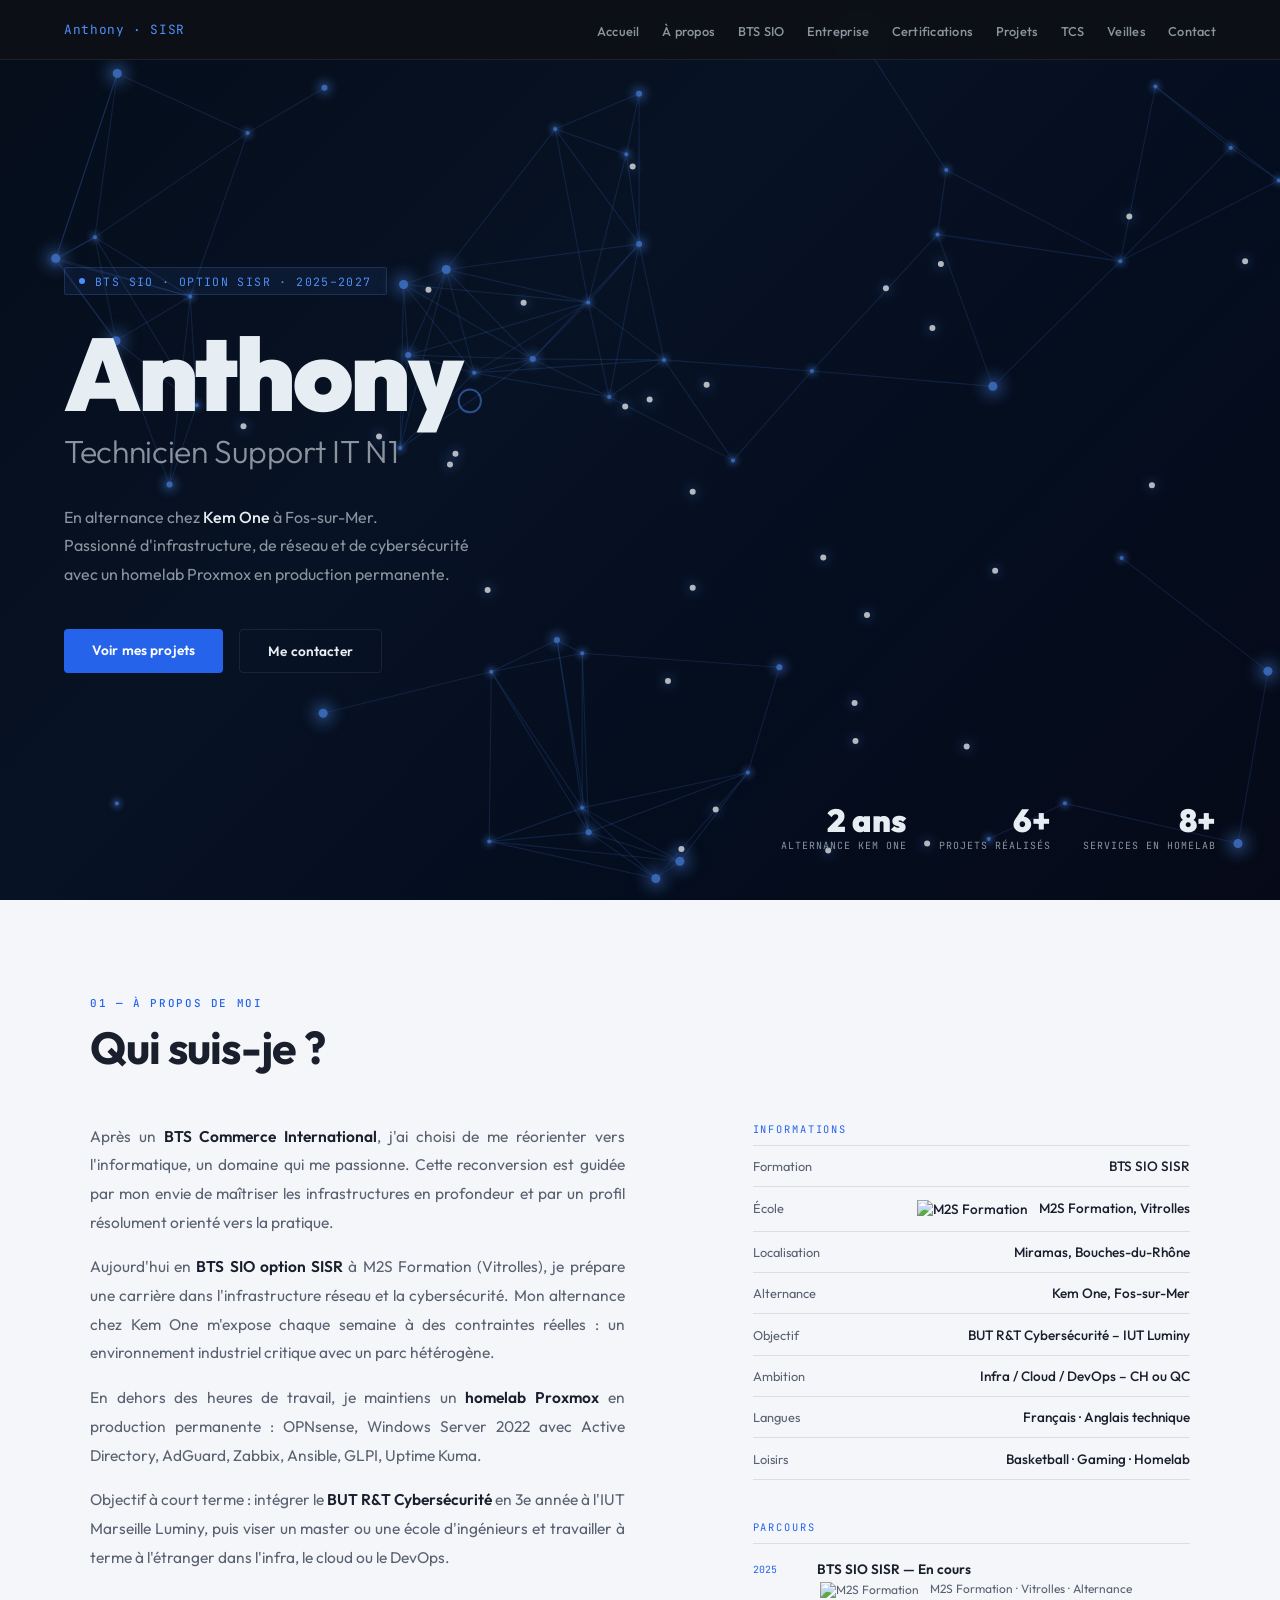
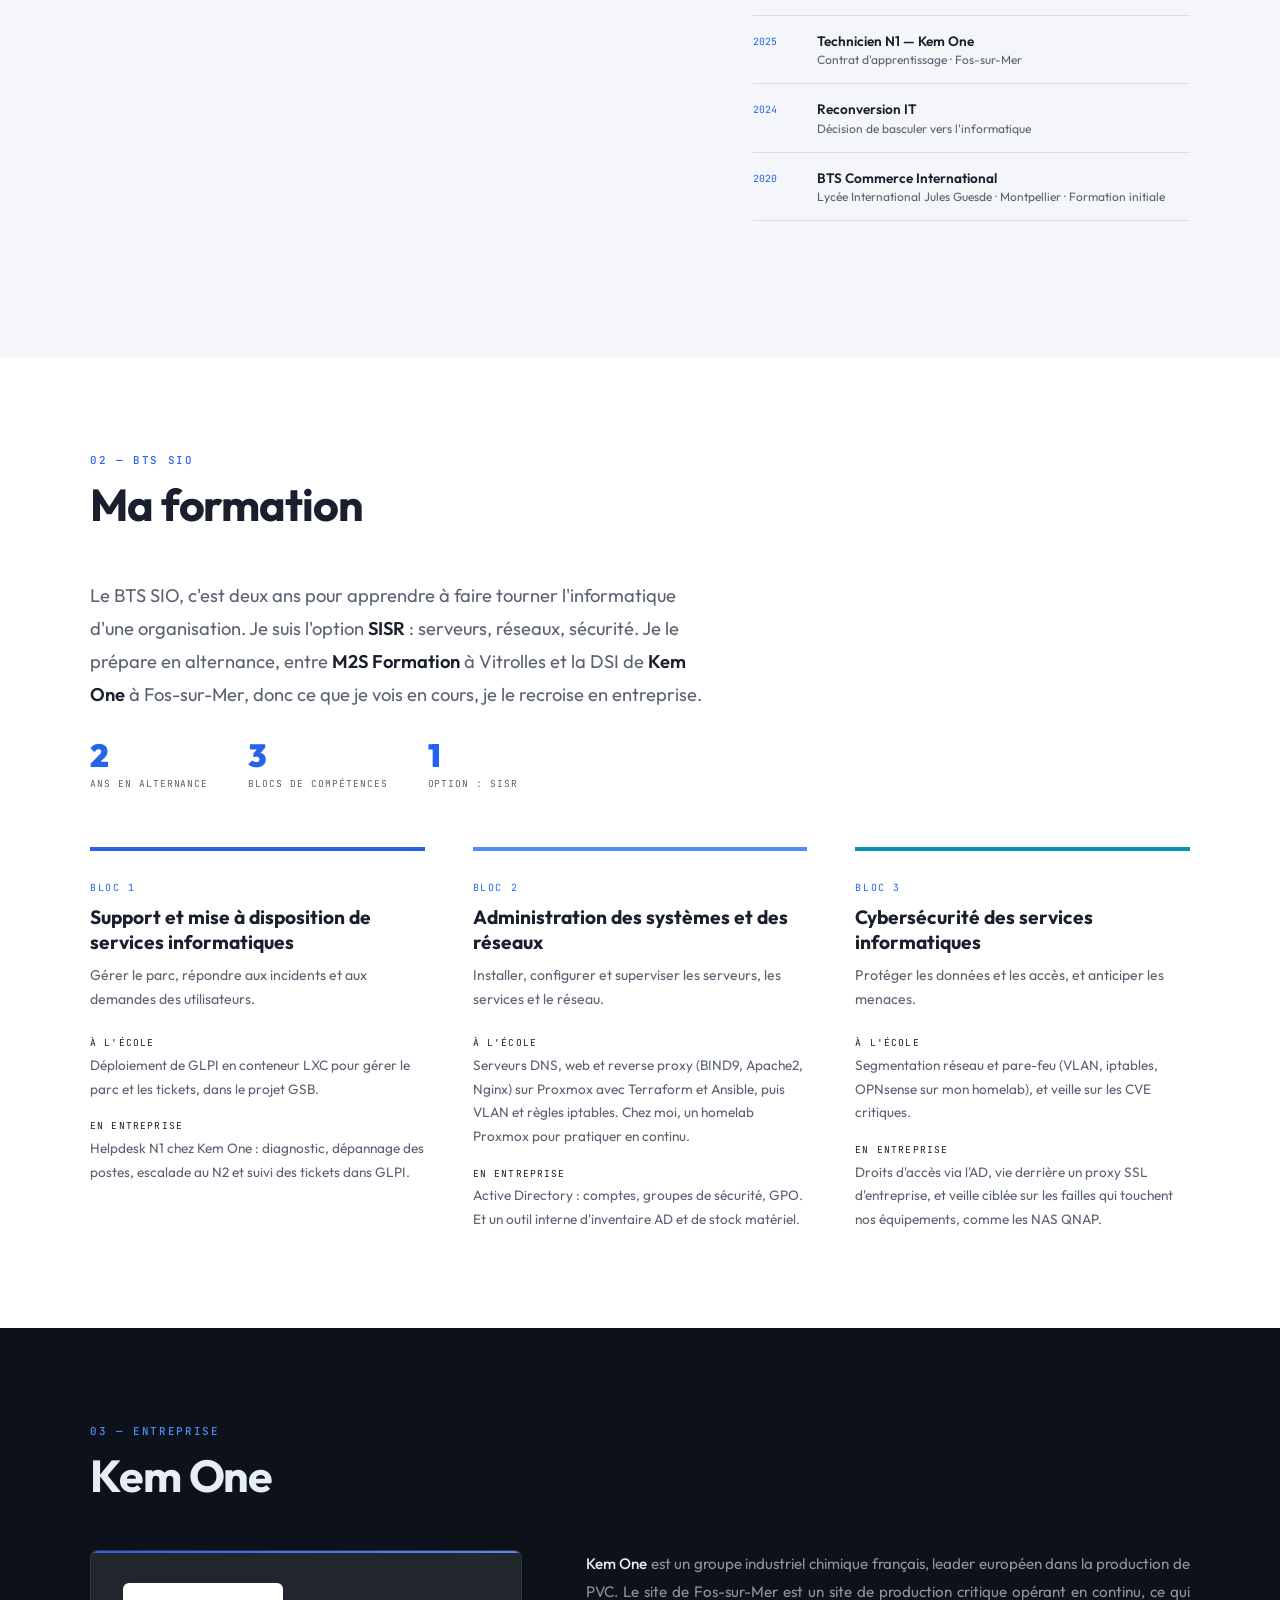
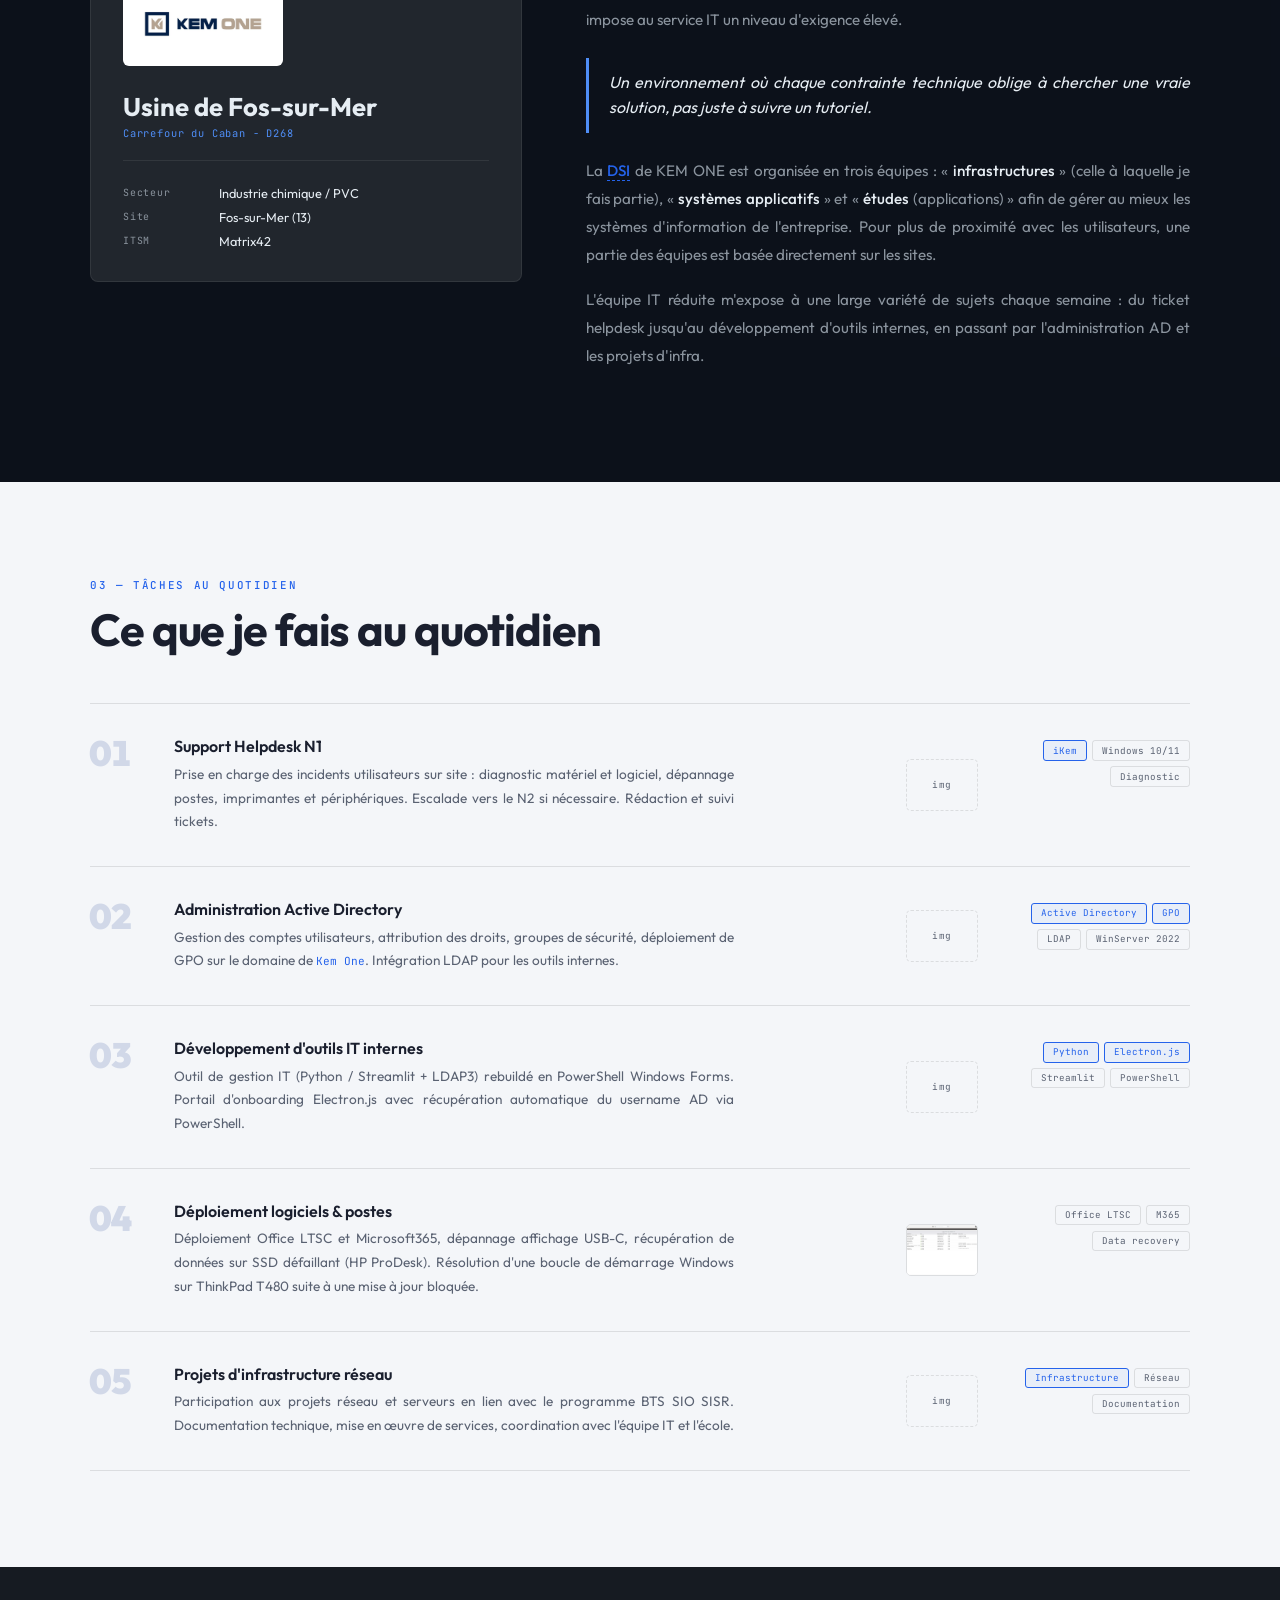
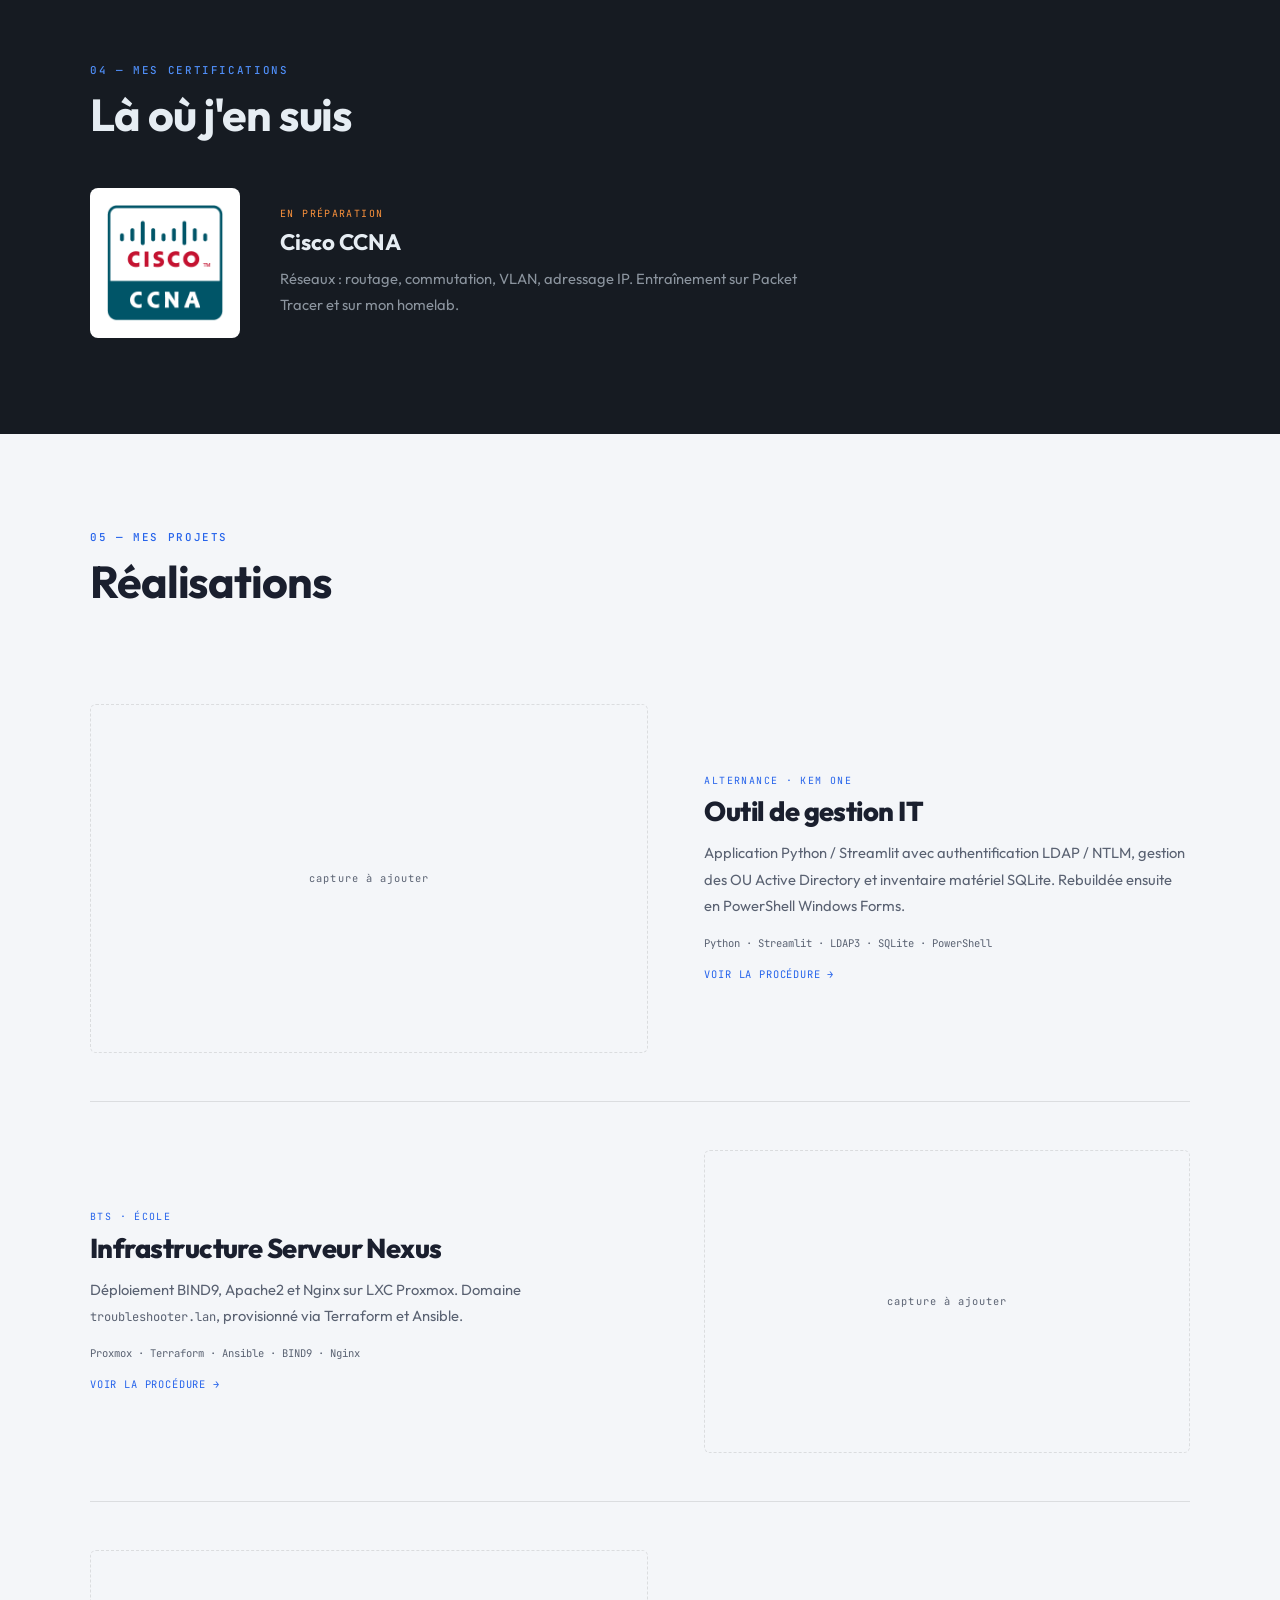
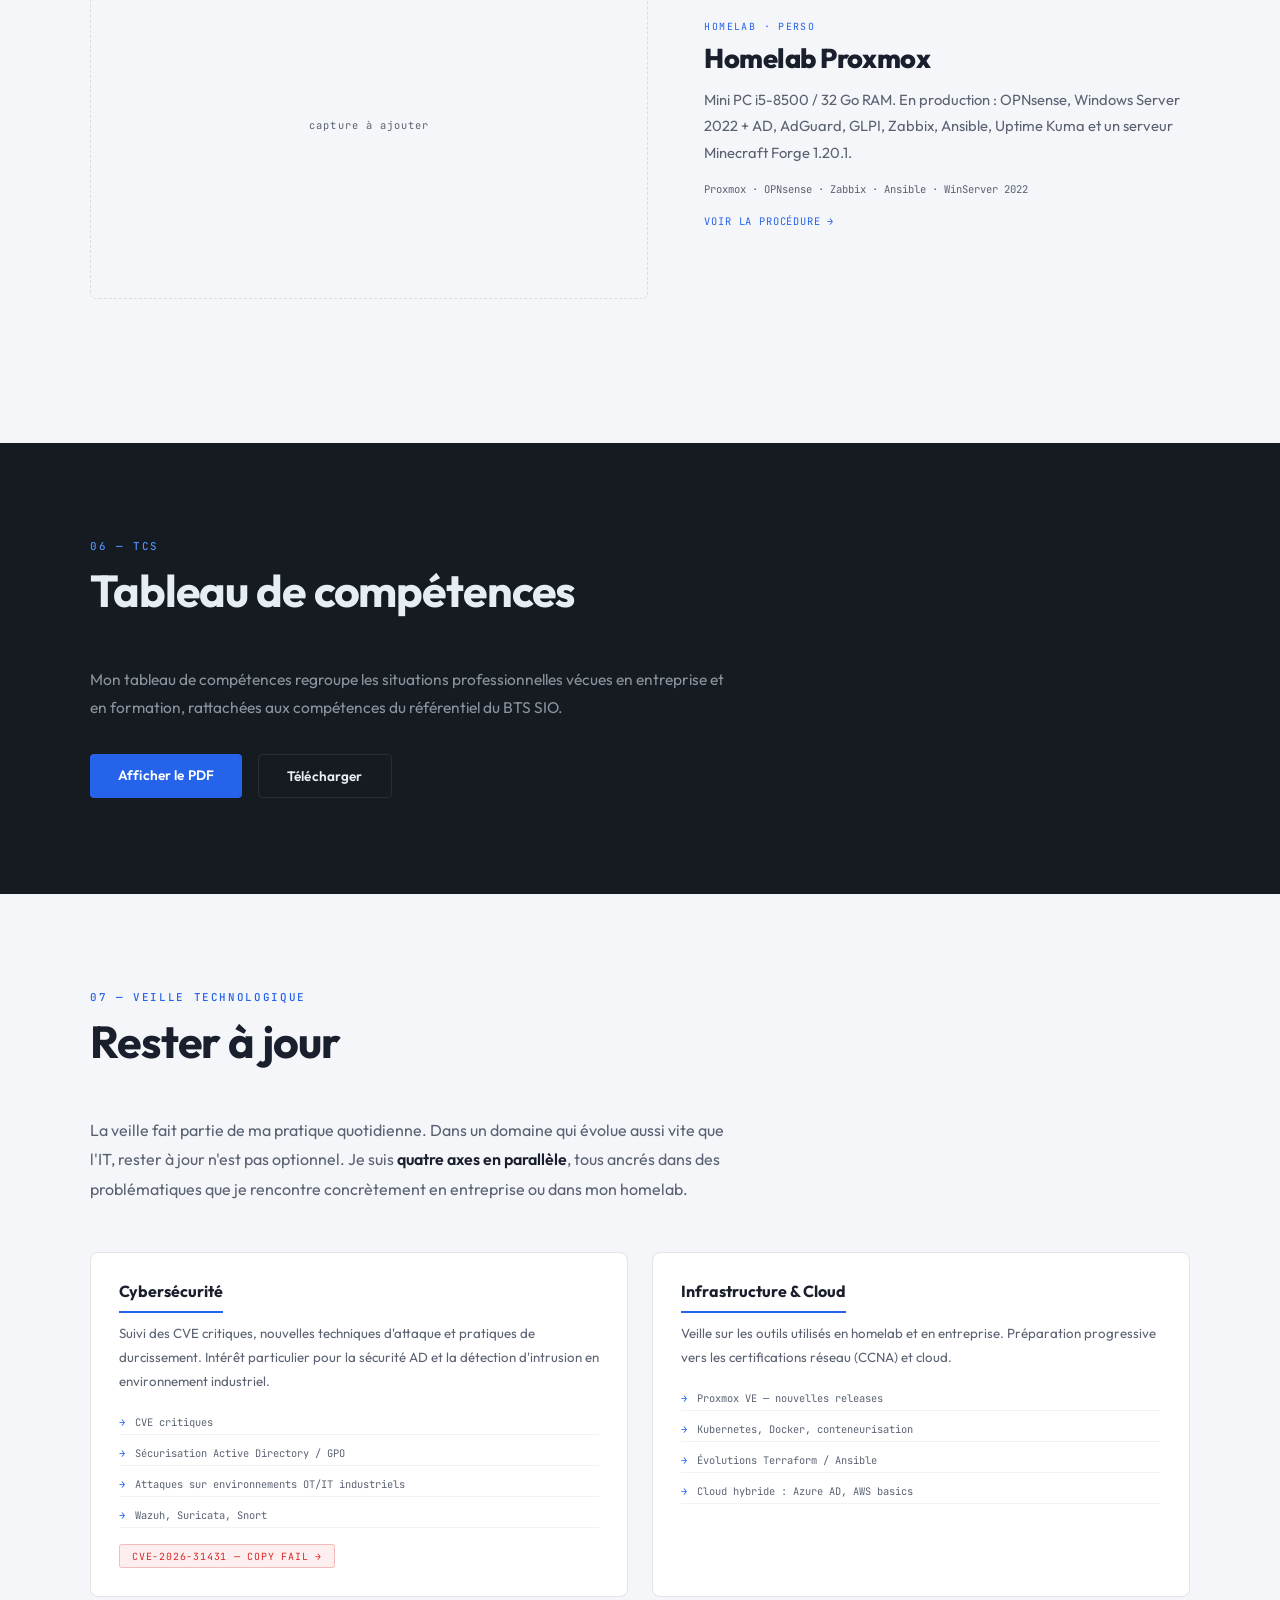
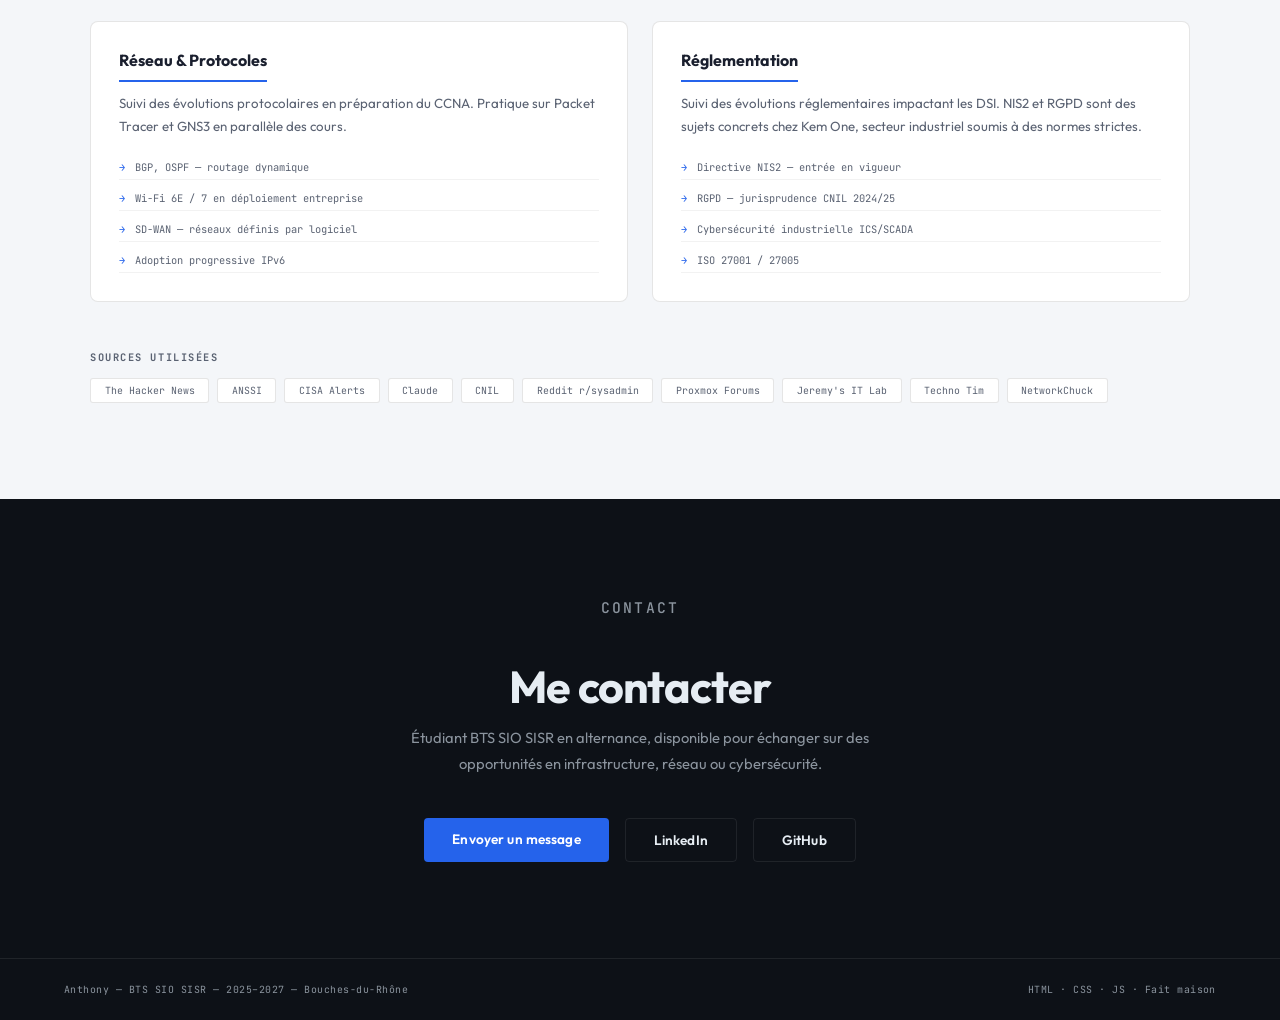
==== commit 3b059f9d: "Update project sections with grid layout and links Refactor project sections to use grid layout and " ====
--- a/index.html
+++ b/index.html
@@ -839,7 +839,39 @@
     }
 
 
-
+    /* ── BTS SIO EN COLONNES ── */
+    .bts-cols { display: grid; grid-template-columns: repeat(3, 1fr); gap: 3rem; }
+    .bts-col { border-top: 4px solid var(--blue-2); padding-top: 1.5rem; }
+    .bts-col:nth-child(2) { border-top-color: var(--blue); }
+    .bts-col:nth-child(3) { border-top-color: #0891b2; }
+    .bts-col-k { font-family: var(--mono); font-size: 0.62rem; letter-spacing: 0.16em; text-transform: uppercase; color: var(--blue-2); }
+    .bts-col h3 { font-size: 1.2rem; font-weight: 700; color: var(--text-l); line-height: 1.3; margin: 0.6rem 0; }
+    .bts-col-def { font-size: 0.88rem; color: var(--text-l2); line-height: 1.7; margin-bottom: 1.5rem; }
+    .bts-col-sub { font-family: var(--mono); font-size: 0.6rem; letter-spacing: 0.12em; text-transform: uppercase; color: var(--text-l); margin-top: 1.1rem; }
+    .bts-col p.t { font-size: 0.85rem; color: var(--text-l2); line-height: 1.75; margin-top: 0.3rem; }
+
+    /* ── PROJETS EN ZIGZAG ── */
+    .zz { display: grid; grid-template-columns: 1.15fr 1fr; gap: 3.5rem; align-items: center; padding: 3rem 0; text-decoration: none; color: inherit; }
+    .zz + .zz { border-top: 1px solid var(--border-l); }
+    .zz.rev .zz-img { order: 2; }
+    .zz-img { aspect-ratio: 16 / 10; border-radius: 6px; overflow: hidden; border: 1px solid var(--border-l); background: #e9edf4; }
+    .zz-img img { width: 100%; height: 100%; object-fit: cover; display: block; transition: transform 0.5s; }
+    .zz:hover .zz-img img { transform: scale(1.04); }
+    .zz-img.empty { display: flex; align-items: center; justify-content: center; background: var(--light); border: 1px dashed var(--border-l); }
+    .zz-img.empty::before { content: 'capture à ajouter'; font-family: var(--mono); font-size: 0.65rem; letter-spacing: 0.1em; color: var(--text-l2); }
+    .zz-img.empty img { display: none; }
+    .zz-kind { font-family: var(--mono); font-size: 0.62rem; letter-spacing: 0.14em; text-transform: uppercase; color: var(--blue-2); margin-bottom: 0.6rem; }
+    .zz h3 { font-size: 1.7rem; font-weight: 800; letter-spacing: -0.02em; color: var(--text-l); line-height: 1.15; margin-bottom: 0.8rem; }
+    .zz p { font-size: 0.92rem; color: var(--text-l2); line-height: 1.8; }
+    .zz-stack { font-family: var(--mono); font-size: 0.66rem; color: var(--text-l2); margin-top: 1rem; }
+    .zz-link { display: inline-block; margin-top: 1.1rem; font-family: var(--mono); font-size: 0.65rem; letter-spacing: 0.08em; text-transform: uppercase; color: var(--blue-2); }
+    .zz:hover .zz-link { text-decoration: underline; }
+
+    @media (max-width: 900px) {
+      .bts-cols { grid-template-columns: 1fr; gap: 2.5rem; }
+      .zz { grid-template-columns: 1fr; gap: 1.5rem; }
+      .zz.rev .zz-img { order: 0; }
+    }
     
 </style>
 </head>
@@ -990,41 +1022,35 @@
       </div>
     </div>
 
-    <div class="reveal">
-      <div class="bloc">
-        <div class="bloc-n">1</div>
-        <div>
-          <h3>Support et mise à disposition de services informatiques</h3>
-          <p class="bloc-def">Gérer le parc, répondre aux incidents et aux demandes des utilisateurs.</p>
-          <div class="bloc-cols">
-            <div><span class="bloc-k">À l'école</span><p>Déploiement de GLPI en conteneur LXC pour gérer le parc et les tickets, dans le projet GSB.</p></div>
-            <div><span class="bloc-k">En entreprise</span><p>Helpdesk N1 chez Kem One : diagnostic, dépannage des postes, escalade au N2 et suivi des tickets dans GLPI.</p></div>
-          </div>
-        </div>
-      </div>
-
-      <div class="bloc">
-        <div class="bloc-n">2</div>
-        <div>
-          <h3>Administration des systèmes et des réseaux</h3>
-          <p class="bloc-def">Installer, configurer et superviser les serveurs, les services et le réseau.</p>
-          <div class="bloc-cols">
-            <div><span class="bloc-k">À l'école</span><p>Serveurs DNS, web et reverse proxy (BIND9, Apache2, Nginx) sur Proxmox avec Terraform et Ansible, puis VLAN et règles iptables. Chez moi, un homelab Proxmox pour pratiquer en continu.</p></div>
-            <div><span class="bloc-k">En entreprise</span><p>Active Directory : comptes, groupes de sécurité, GPO. Et un outil interne d'inventaire AD et de stock matériel.</p></div>
-          </div>
-        </div>
-      </div>
-
-      <div class="bloc">
-        <div class="bloc-n">3</div>
-        <div>
-          <h3>Cybersécurité des services informatiques</h3>
-          <p class="bloc-def">Protéger les données et les accès, et anticiper les menaces.</p>
-          <div class="bloc-cols">
-            <div><span class="bloc-k">À l'école</span><p>Segmentation réseau et pare-feu (VLAN, iptables, OPNsense sur mon homelab), et veille sur les CVE critiques.</p></div>
-            <div><span class="bloc-k">En entreprise</span><p>Droits d'accès via l'AD, vie derrière un proxy SSL d'entreprise, et veille ciblée sur les failles qui touchent nos équipements, comme les NAS QNAP.</p></div>
-          </div>
-        </div>
+    <div class="bts-cols reveal">
+      <div class="bts-col">
+        <span class="bts-col-k">Bloc 1</span>
+        <h3>Support et mise à disposition de services informatiques</h3>
+        <p class="bts-col-def">Gérer le parc, répondre aux incidents et aux demandes des utilisateurs.</p>
+        <div class="bts-col-sub">À l'école</div>
+        <p class="t">Déploiement de GLPI en conteneur LXC pour gérer le parc et les tickets, dans le projet GSB.</p>
+        <div class="bts-col-sub">En entreprise</div>
+        <p class="t">Helpdesk N1 chez Kem One : diagnostic, dépannage des postes, escalade au N2 et suivi des tickets dans GLPI.</p>
+      </div>
+
+      <div class="bts-col">
+        <span class="bts-col-k">Bloc 2</span>
+        <h3>Administration des systèmes et des réseaux</h3>
+        <p class="bts-col-def">Installer, configurer et superviser les serveurs, les services et le réseau.</p>
+        <div class="bts-col-sub">À l'école</div>
+        <p class="t">Serveurs DNS, web et reverse proxy (BIND9, Apache2, Nginx) sur Proxmox avec Terraform et Ansible, puis VLAN et règles iptables. Chez moi, un homelab Proxmox pour pratiquer en continu.</p>
+        <div class="bts-col-sub">En entreprise</div>
+        <p class="t">Active Directory : comptes, groupes de sécurité, GPO. Et un outil interne d'inventaire AD et de stock matériel.</p>
+      </div>
+
+      <div class="bts-col">
+        <span class="bts-col-k">Bloc 3</span>
+        <h3>Cybersécurité des services informatiques</h3>
+        <p class="bts-col-def">Protéger les données et les accès, et anticiper les menaces.</p>
+        <div class="bts-col-sub">À l'école</div>
+        <p class="t">Segmentation réseau et pare-feu (VLAN, iptables, OPNsense sur mon homelab), et veille sur les CVE critiques.</p>
+        <div class="bts-col-sub">En entreprise</div>
+        <p class="t">Droits d'accès via l'AD, vie derrière un proxy SSL d'entreprise, et veille ciblée sur les failles qui touchent nos équipements, comme les NAS QNAP.</p>
       </div>
     </div>
   </div>
@@ -1199,48 +1225,45 @@
     <h2 class="s-title">Réalisations</h2>
 
     <div class="reveal">
-      <a class="projet" href="procedure-gestion-it.pdf" target="_blank" rel="noopener">
-        <div class="projet-n">01</div>
+      <a class="zz" href="procedure-gestion-it.pdf" target="_blank" rel="noopener">
+        <div class="zz-img"><img src="capture-gestion-it.png" alt="" onerror="this.parentElement.classList.add('empty')"></div>
         <div>
-          <div class="projet-kind">Alternance · Kem One</div>
+          <div class="zz-kind">Alternance · Kem One</div>
           <h3>Outil de gestion IT</h3>
           <p>Application Python / Streamlit avec authentification LDAP / NTLM, gestion des OU Active Directory
           et inventaire matériel SQLite. Rebuildée ensuite en PowerShell Windows Forms.</p>
-          <div class="projet-stack">Python · Streamlit · LDAP3 · SQLite · PowerShell</div>
-          <span class="projet-link">Voir la procédure →</span>
-        </div>
-        <div class="projet-img"><img src="capture-gestion-it.png" alt="" onerror="this.parentElement.style.display='none'"></div>
+          <div class="zz-stack">Python · Streamlit · LDAP3 · SQLite · PowerShell</div>
+          <span class="zz-link">Voir la procédure →</span>
+        </div>
       </a>
 
-      <a class="projet" href="procedure-nexus.pdf" target="_blank" rel="noopener">
-        <div class="projet-n">02</div>
+      <a class="zz rev" href="procedure-nexus.pdf" target="_blank" rel="noopener">
+        <div class="zz-img"><img src="capture-nexus.png" alt="" onerror="this.parentElement.classList.add('empty')"></div>
         <div>
-          <div class="projet-kind">BTS · École</div>
+          <div class="zz-kind">BTS · École</div>
           <h3>Infrastructure Serveur Nexus</h3>
           <p>Déploiement BIND9, Apache2 et Nginx sur LXC Proxmox. Domaine <span style="font-family:var(--mono);font-size:0.82em">troubleshooter.lan</span>,
           provisionné via Terraform et Ansible.</p>
-          <div class="projet-stack">Proxmox · Terraform · Ansible · BIND9 · Nginx</div>
-          <span class="projet-link">Voir la procédure →</span>
-        </div>
-        <div class="projet-img"><img src="capture-nexus.png" alt="" onerror="this.parentElement.style.display='none'"></div>
+          <div class="zz-stack">Proxmox · Terraform · Ansible · BIND9 · Nginx</div>
+          <span class="zz-link">Voir la procédure →</span>
+        </div>
       </a>
 
-      <a class="projet" href="procedure-homelab.pdf" target="_blank" rel="noopener">
-        <div class="projet-n">03</div>
+      <a class="zz" href="procedure-homelab.pdf" target="_blank" rel="noopener">
+        <div class="zz-img"><img src="capture-homelab.png" alt="" onerror="this.parentElement.classList.add('empty')"></div>
         <div>
-          <div class="projet-kind">Homelab · Perso</div>
+          <div class="zz-kind">Homelab · Perso</div>
           <h3>Homelab Proxmox</h3>
           <p>Mini PC i5-8500 / 32 Go RAM. En production : OPNsense, Windows Server 2022 + AD,
           AdGuard, GLPI, Zabbix, Ansible, Uptime Kuma et un serveur Minecraft Forge 1.20.1.</p>
-          <div class="projet-stack">Proxmox · OPNsense · Zabbix · Ansible · WinServer 2022</div>
-          <span class="projet-link">Voir la procédure →</span>
-        </div>
-        <div class="projet-img"><img src="capture-homelab.png" alt="" onerror="this.parentElement.style.display='none'"></div>
+          <div class="zz-stack">Proxmox · OPNsense · Zabbix · Ansible · WinServer 2022</div>
+          <span class="zz-link">Voir la procédure →</span>
+        </div>
       </a>
     </div>
   </div>
 </section>
-
+  
 <!-- 06 — TCS -->
 <section class="s-dark" id="tcs">
   <div class="section-inner">
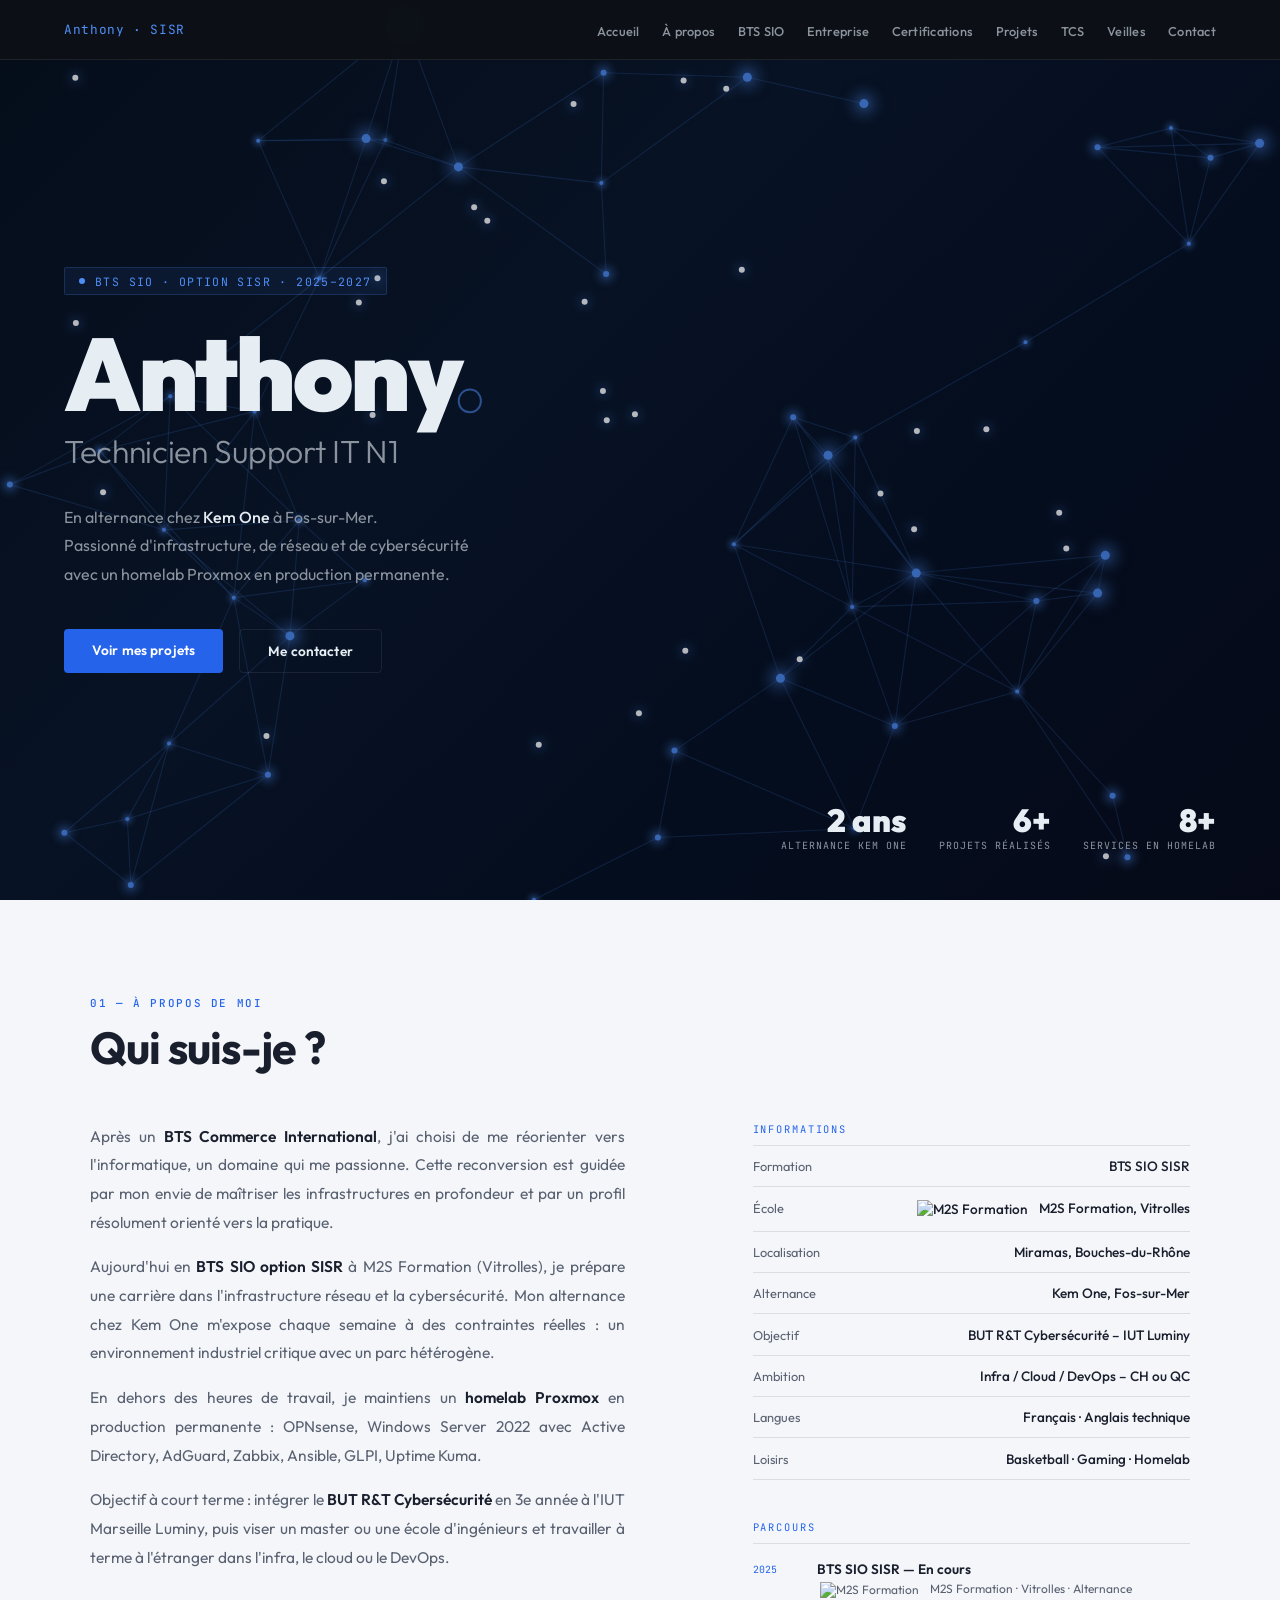
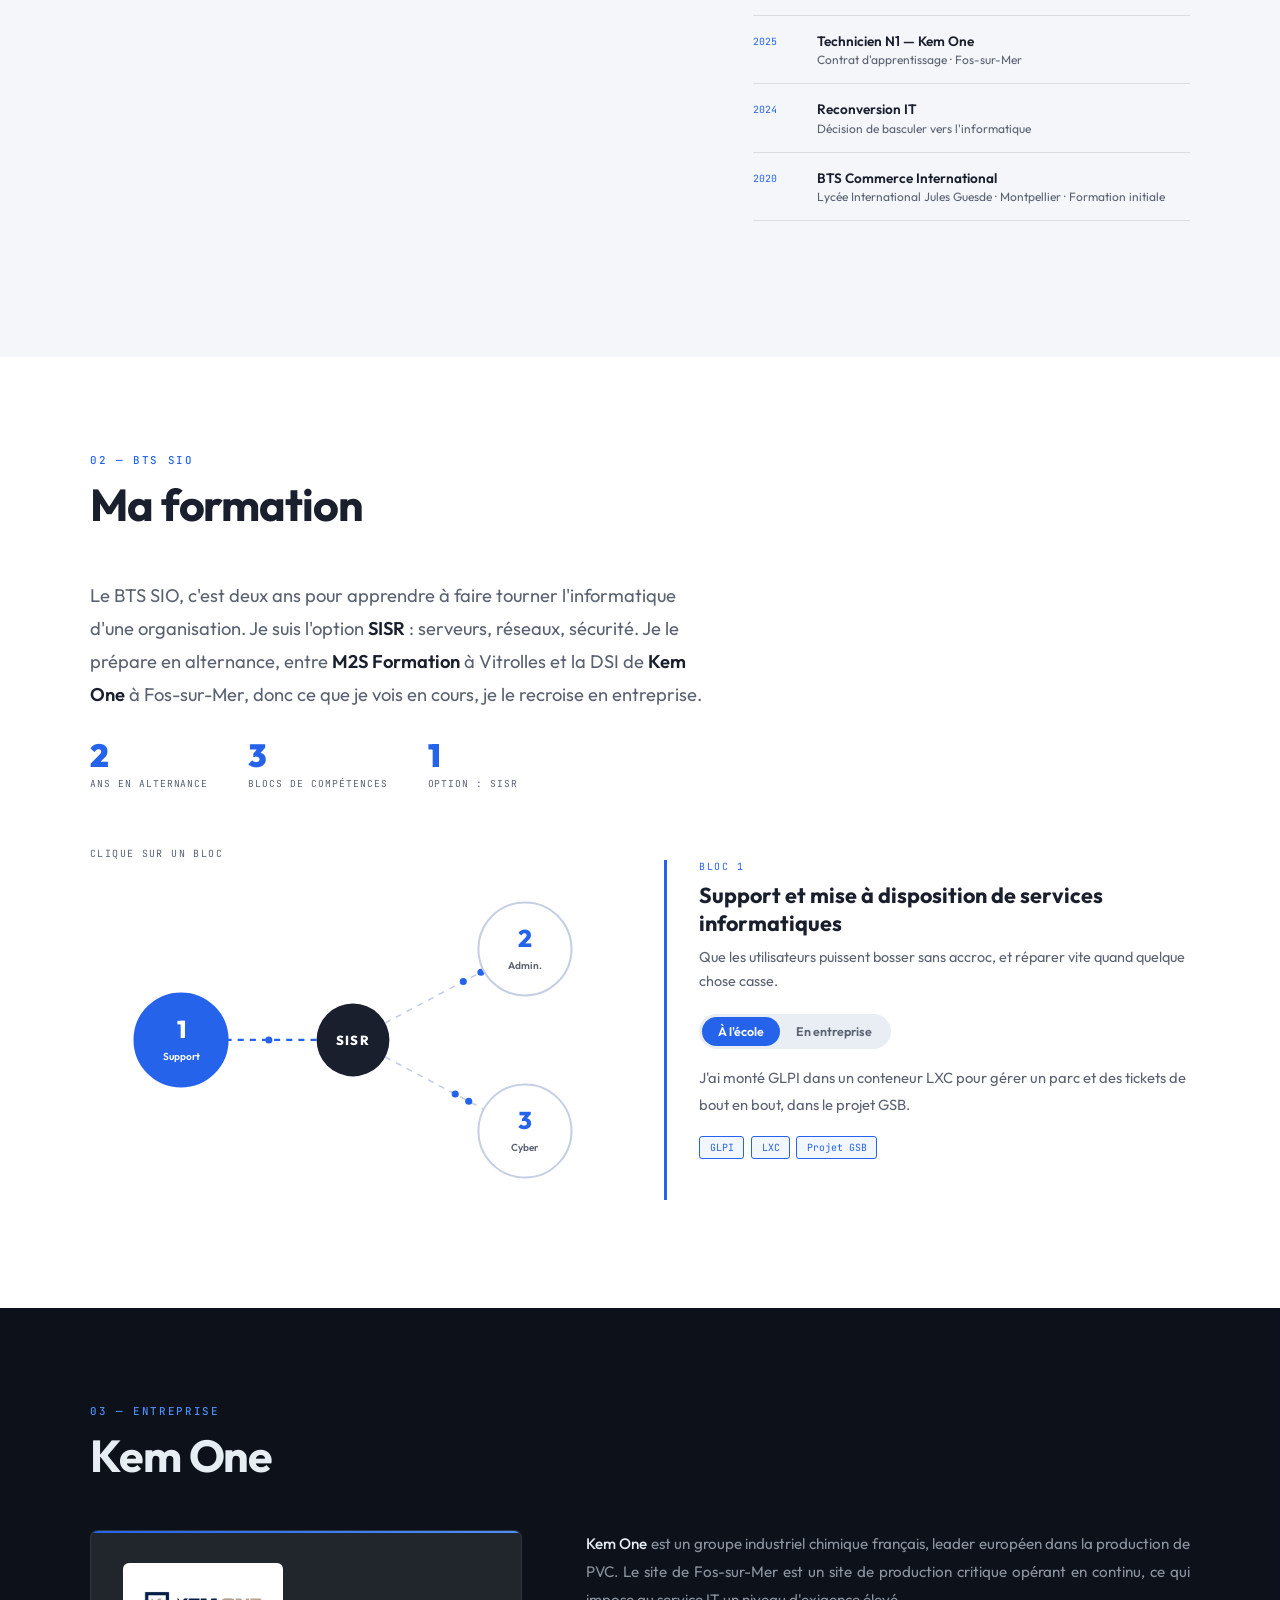
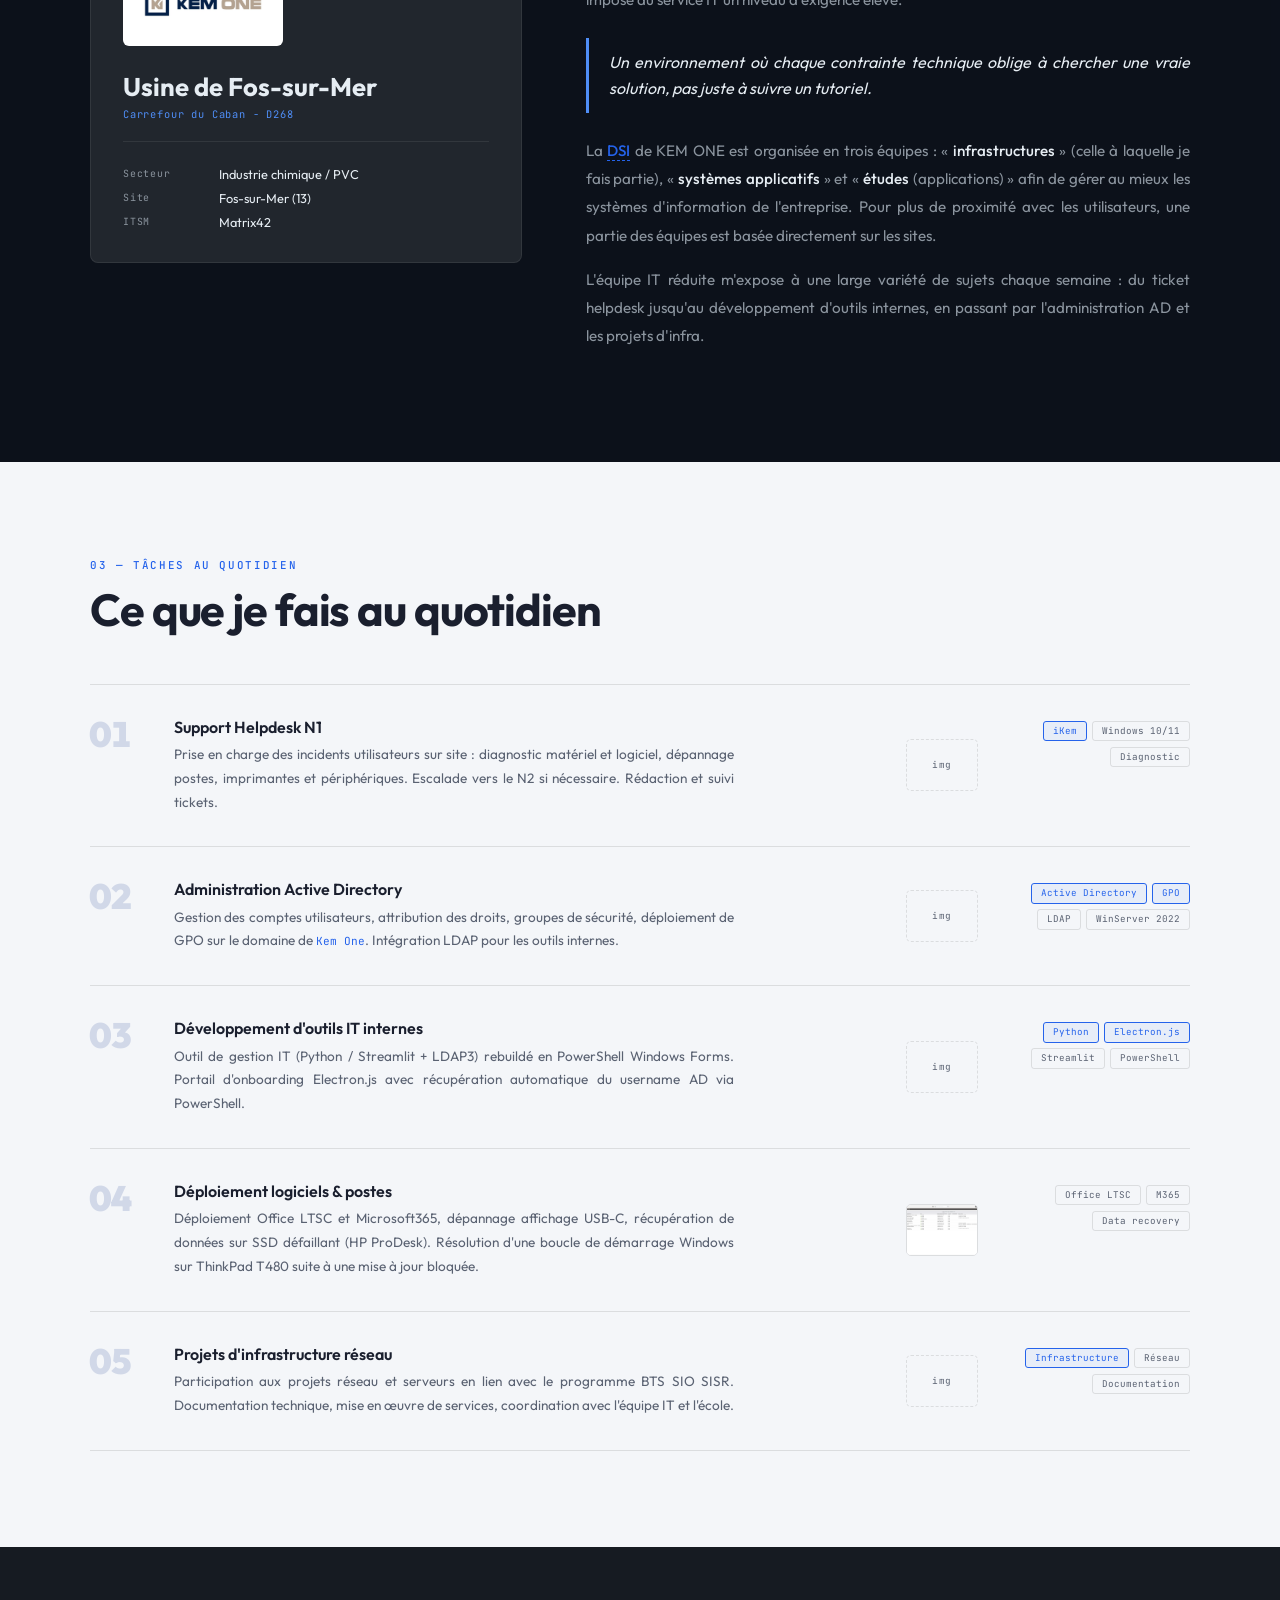
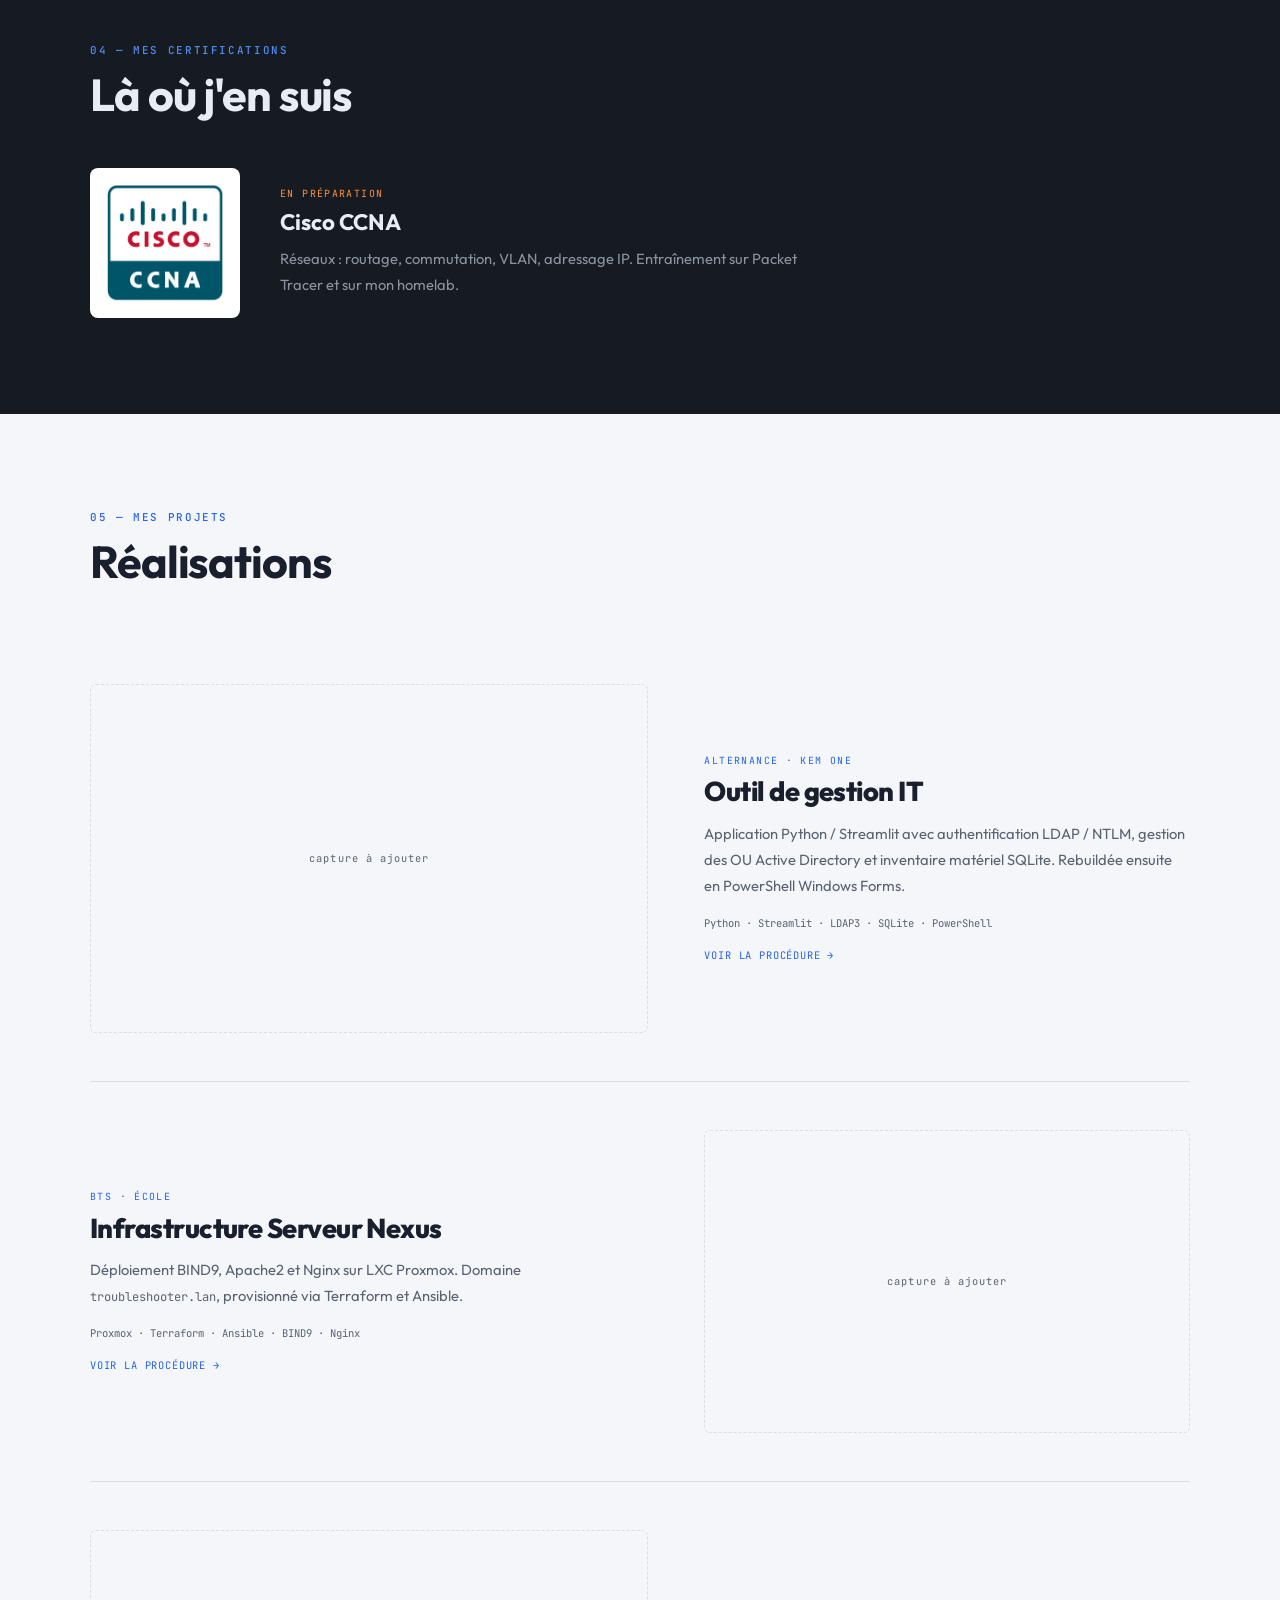
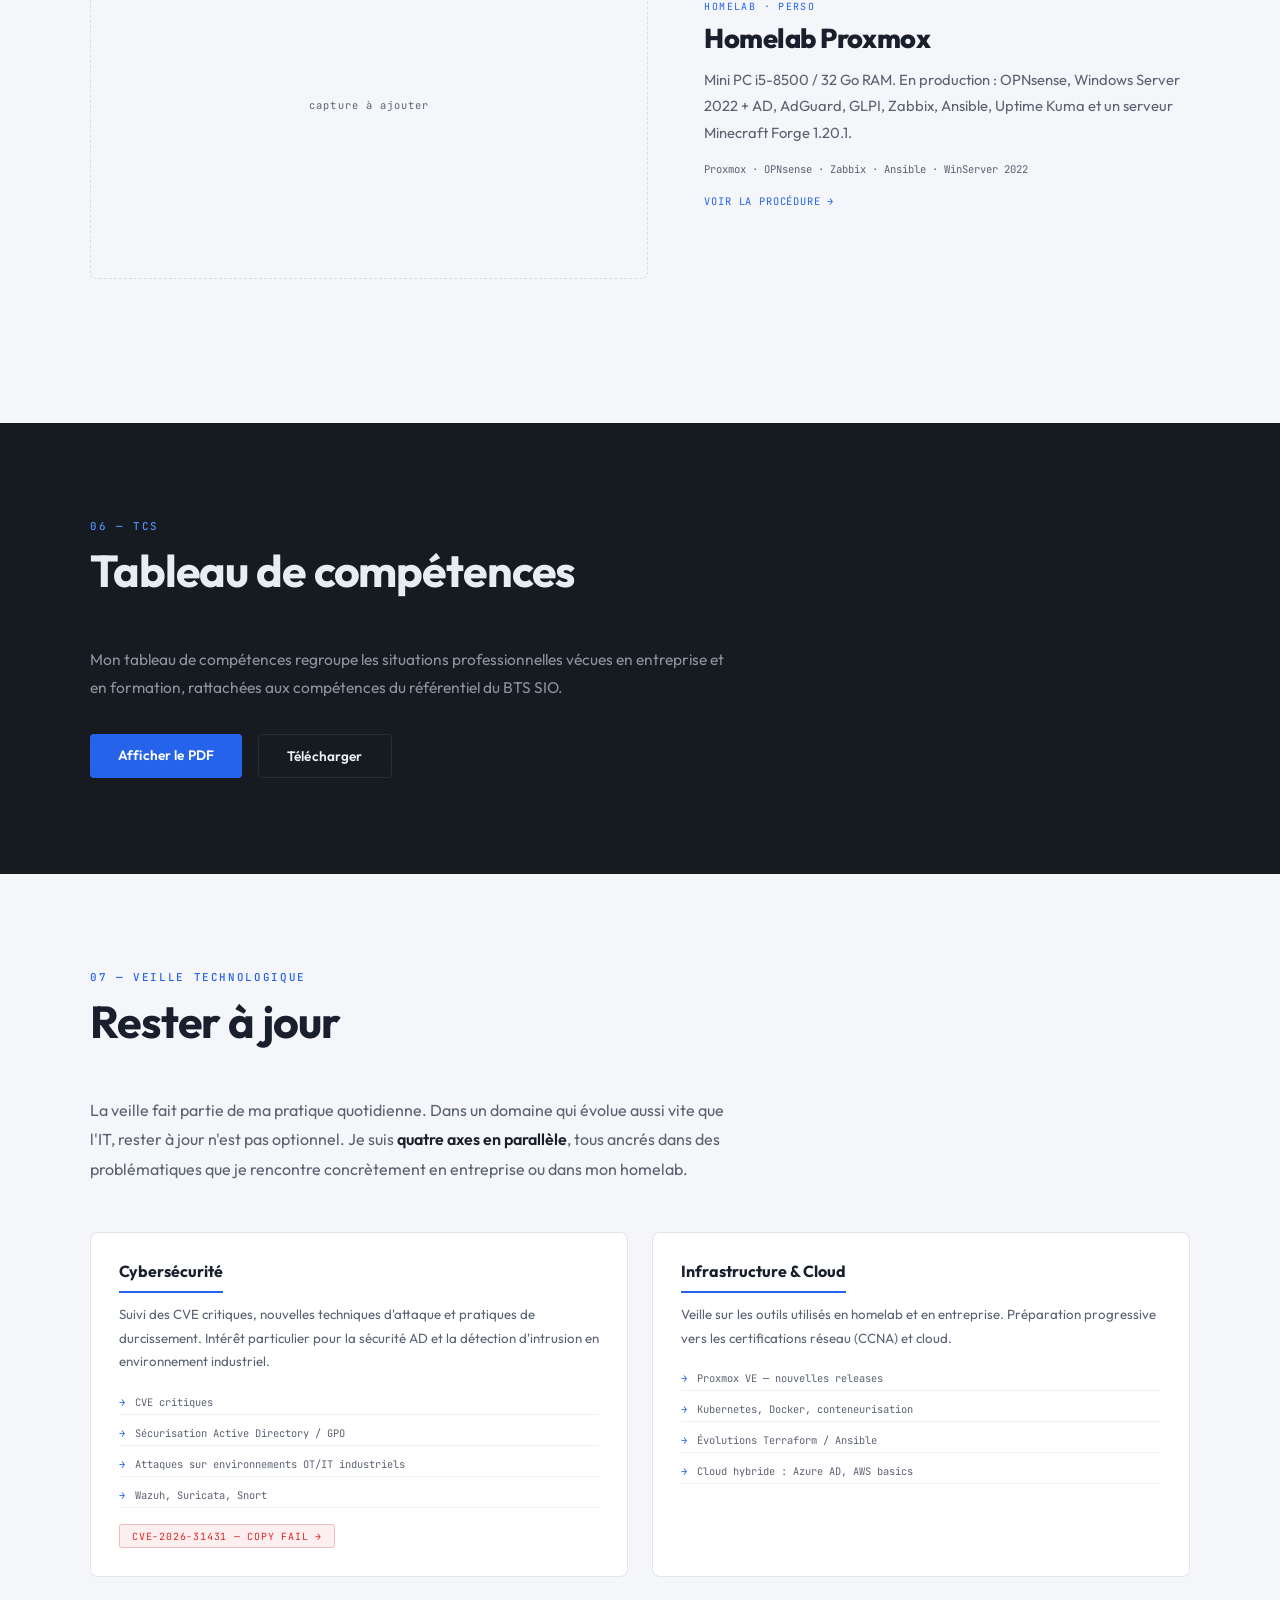
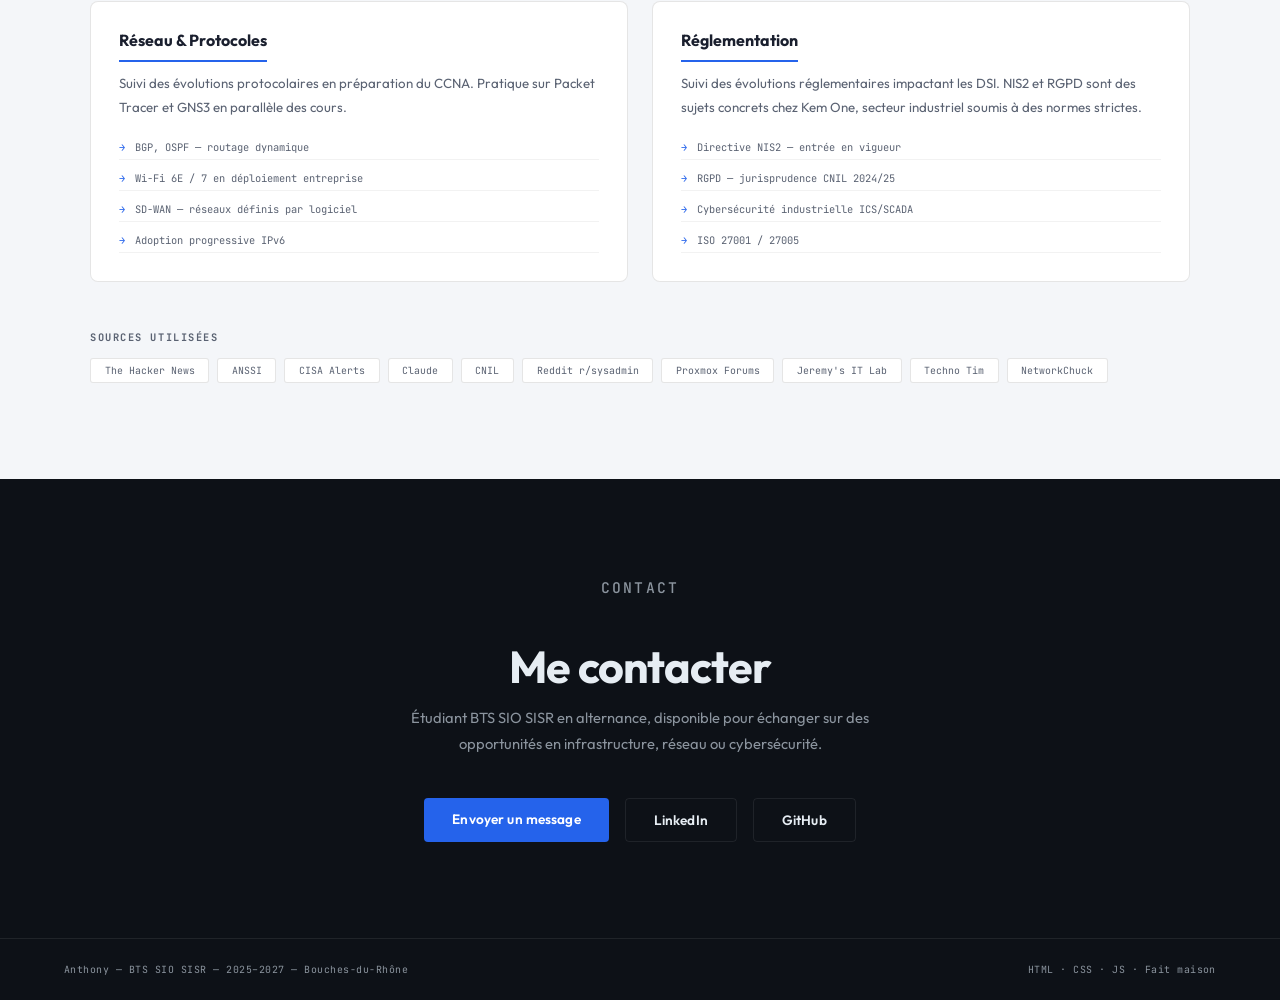
==== commit b4cc5061: "Update index.html" ====
--- a/index.html
+++ b/index.html
@@ -872,6 +872,49 @@
       .zz { grid-template-columns: 1fr; gap: 1.5rem; }
       .zz.rev .zz-img { order: 0; }
     }
+    /* ── BTS SIO INTERACTIF ── */
+    .lab { display: grid; grid-template-columns: 1fr 1fr; gap: 3rem; align-items: center; margin-top: 1rem; }
+    .lab-hint { font-family: var(--mono); font-size: 0.62rem; letter-spacing: 0.14em; text-transform: uppercase; color: var(--text-l2); margin-bottom: 0.5rem; }
+    .lab-map svg { width: 100%; height: auto; display: block; }
+
+    .lk { stroke: #c5cfe3; stroke-width: 1.6; stroke-dasharray: 6 6; animation: flow 1.2s linear infinite; transition: stroke 0.3s; }
+    .lk.on { stroke: var(--blue-2); stroke-width: 2.2; }
+    @keyframes flow { to { stroke-dashoffset: -12; } }
+    .pk { fill: var(--blue-2); }
+
+    .core circle { fill: var(--text-l); }
+    .core text { fill: #fff; font-family: var(--ff); font-size: 13px; font-weight: 800; letter-spacing: 0.08em; }
+
+    .nd { cursor: pointer; outline: none; }
+    .nd .body { fill: #fff; stroke: #c5cfe3; stroke-width: 2; transition: all 0.3s; }
+    .nd:hover .body, .nd:focus-visible .body { stroke: var(--blue-2); }
+    .nd.on .body { fill: var(--blue-2); stroke: var(--blue-2); }
+    .nd .num { font-family: var(--ff); font-size: 24px; font-weight: 800; fill: var(--blue-2); pointer-events: none; transition: fill 0.3s; }
+    .nd .lbl { font-family: var(--ff); font-size: 10px; font-weight: 600; fill: var(--text-l2); pointer-events: none; transition: fill 0.3s; }
+    .nd.on .num, .nd.on .lbl { fill: #fff; }
+    .pulse { fill: none; stroke: var(--blue-2); opacity: 0; transform-box: fill-box; transform-origin: center; animation: ring 2.4s ease-out infinite; }
+    .lab.touched .pulse { display: none; }
+    @keyframes ring { 0% { opacity: 0.5; transform: scale(1); } 100% { opacity: 0; transform: scale(1.5); } }
+
+    .lab-panel { border-left: 3px solid var(--blue-2); padding-left: 2rem; min-height: 340px; }
+    .lab-panel.swap { animation: swapIn 0.35s ease; }
+    @keyframes swapIn { from { opacity: 0; transform: translateX(12px); } to { opacity: 1; transform: none; } }
+    .lp-k { font-family: var(--mono); font-size: 0.62rem; letter-spacing: 0.16em; text-transform: uppercase; color: var(--blue-2); }
+    .lab-panel h3 { font-size: 1.35rem; font-weight: 700; color: var(--text-l); line-height: 1.3; margin: 0.5rem 0; }
+    .lp-def { font-size: 0.9rem; color: var(--text-l2); line-height: 1.7; }
+    .lp-toggle { display: inline-flex; background: #e9edf4; border-radius: 999px; padding: 3px; margin: 1.25rem 0 1rem; }
+    .lp-toggle button { border: none; background: none; font-family: var(--ff); font-size: 0.78rem; font-weight: 600; color: var(--text-l2); padding: 0.45rem 1rem; border-radius: 999px; cursor: pointer; transition: all 0.2s; }
+    .lp-toggle button.on { background: var(--blue-2); color: #fff; }
+    .lp-text { font-size: 0.92rem; color: var(--text-l2); line-height: 1.8; }
+    .lp-chips { display: flex; flex-wrap: wrap; gap: 0.4rem; margin-top: 1.1rem; }
+    .lp-chip { font-family: var(--mono); font-size: 0.62rem; padding: 0.25rem 0.6rem; border: 1px solid var(--blue-2); color: var(--blue-2); border-radius: 3px; background: rgba(37,99,235,0.06); opacity: 0; animation: pop 0.35s ease forwards; }
+    @keyframes pop { from { opacity: 0; transform: translateY(6px) scale(0.9); } to { opacity: 1; transform: none; } }
+
+    @media (max-width: 900px) {
+      .lab { grid-template-columns: 1fr; gap: 2rem; }
+      .lab-panel { min-height: 0; }
+    }
+
     
 </style>
 </head>
@@ -1022,35 +1065,57 @@
       </div>
     </div>
 
-    <div class="bts-cols reveal">
-      <div class="bts-col">
-        <span class="bts-col-k">Bloc 1</span>
-        <h3>Support et mise à disposition de services informatiques</h3>
-        <p class="bts-col-def">Gérer le parc, répondre aux incidents et aux demandes des utilisateurs.</p>
-        <div class="bts-col-sub">À l'école</div>
-        <p class="t">Déploiement de GLPI en conteneur LXC pour gérer le parc et les tickets, dans le projet GSB.</p>
-        <div class="bts-col-sub">En entreprise</div>
-        <p class="t">Helpdesk N1 chez Kem One : diagnostic, dépannage des postes, escalade au N2 et suivi des tickets dans GLPI.</p>
-      </div>
-
-      <div class="bts-col">
-        <span class="bts-col-k">Bloc 2</span>
-        <h3>Administration des systèmes et des réseaux</h3>
-        <p class="bts-col-def">Installer, configurer et superviser les serveurs, les services et le réseau.</p>
-        <div class="bts-col-sub">À l'école</div>
-        <p class="t">Serveurs DNS, web et reverse proxy (BIND9, Apache2, Nginx) sur Proxmox avec Terraform et Ansible, puis VLAN et règles iptables. Chez moi, un homelab Proxmox pour pratiquer en continu.</p>
-        <div class="bts-col-sub">En entreprise</div>
-        <p class="t">Active Directory : comptes, groupes de sécurité, GPO. Et un outil interne d'inventaire AD et de stock matériel.</p>
-      </div>
-
-      <div class="bts-col">
-        <span class="bts-col-k">Bloc 3</span>
-        <h3>Cybersécurité des services informatiques</h3>
-        <p class="bts-col-def">Protéger les données et les accès, et anticiper les menaces.</p>
-        <div class="bts-col-sub">À l'école</div>
-        <p class="t">Segmentation réseau et pare-feu (VLAN, iptables, OPNsense sur mon homelab), et veille sur les CVE critiques.</p>
-        <div class="bts-col-sub">En entreprise</div>
-        <p class="t">Droits d'accès via l'AD, vie derrière un proxy SSL d'entreprise, et veille ciblée sur les failles qui touchent nos équipements, comme les NAS QNAP.</p>
+    <div class="lab reveal" id="lab">
+      <div class="lab-map">
+        <p class="lab-hint">Clique sur un bloc</p>
+        <svg viewBox="0 0 520 340" xmlns="http://www.w3.org/2000/svg">
+          <line class="lk on" data-bloc="1" x1="260" y1="170" x2="90"  y2="170"/>
+          <line class="lk"    data-bloc="2" x1="260" y1="170" x2="430" y2="80"/>
+          <line class="lk"    data-bloc="3" x1="260" y1="170" x2="430" y2="260"/>
+
+          <circle class="pk" r="3.5"><animateMotion dur="2.6s" repeatCount="indefinite" path="M260,170 L90,170"/></circle>
+          <circle class="pk" r="3.5"><animateMotion dur="3.1s" begin="0.9s" repeatCount="indefinite" path="M90,170 L260,170"/></circle>
+          <circle class="pk" r="3.5"><animateMotion dur="2.8s" begin="0.4s" repeatCount="indefinite" path="M260,170 L430,80"/></circle>
+          <circle class="pk" r="3.5"><animateMotion dur="3.3s" begin="1.3s" repeatCount="indefinite" path="M430,80 L260,170"/></circle>
+          <circle class="pk" r="3.5"><animateMotion dur="3s" begin="0.7s" repeatCount="indefinite" path="M260,170 L430,260"/></circle>
+          <circle class="pk" r="3.5"><animateMotion dur="2.7s" begin="1.6s" repeatCount="indefinite" path="M430,260 L260,170"/></circle>
+
+          <g class="core">
+            <circle cx="260" cy="170" r="36"/>
+            <text x="260" y="175" text-anchor="middle">SISR</text>
+          </g>
+
+          <g class="nd on" data-bloc="1" tabindex="0" role="button" aria-label="Bloc 1 : Support">
+            <circle class="pulse" cx="90" cy="170" r="46"/>
+            <circle class="body"  cx="90" cy="170" r="46"/>
+            <text class="num" x="90" y="168" text-anchor="middle">1</text>
+            <text class="lbl" x="90" y="190" text-anchor="middle">Support</text>
+          </g>
+          <g class="nd" data-bloc="2" tabindex="0" role="button" aria-label="Bloc 2 : Administration">
+            <circle class="pulse" cx="430" cy="80" r="46"/>
+            <circle class="body"  cx="430" cy="80" r="46"/>
+            <text class="num" x="430" y="78" text-anchor="middle">2</text>
+            <text class="lbl" x="430" y="100" text-anchor="middle">Admin.</text>
+          </g>
+          <g class="nd" data-bloc="3" tabindex="0" role="button" aria-label="Bloc 3 : Cybersécurité">
+            <circle class="pulse" cx="430" cy="260" r="46"/>
+            <circle class="body"  cx="430" cy="260" r="46"/>
+            <text class="num" x="430" y="258" text-anchor="middle">3</text>
+            <text class="lbl" x="430" y="280" text-anchor="middle">Cyber</text>
+          </g>
+        </svg>
+      </div>
+
+      <div class="lab-panel" id="labPanel">
+        <div class="lp-k" id="lpK"></div>
+        <h3 id="lpT"></h3>
+        <p class="lp-def" id="lpDef"></p>
+        <div class="lp-toggle">
+          <button type="button" class="on" data-side="school">À l'école</button>
+          <button type="button" data-side="work">En entreprise</button>
+        </div>
+        <p class="lp-text" id="lpText"></p>
+        <div class="lp-chips" id="lpChips"></div>
       </div>
     </div>
   </div>
@@ -1656,5 +1721,89 @@
 }
 document.addEventListener('keydown', e => { if (e.key === 'Escape') closeVeille(); });
 </script>
+
+<script>
+(function () {
+  var DATA = {
+    1: {
+      t: "Support et mise à disposition de services informatiques",
+      def: "Que les utilisateurs puissent bosser sans accroc, et réparer vite quand quelque chose casse.",
+      school: "J'ai monté GLPI dans un conteneur LXC pour gérer un parc et des tickets de bout en bout, dans le projet GSB.",
+      work: "Au helpdesk de Kem One, je prends les incidents : un poste qui ne démarre plus, une imprimante en rade. Je diagnostique, je règle ou j'escalade au N2, et tout est tracé dans GLPI.",
+      chips: {
+        school: ["GLPI", "LXC", "Projet GSB"],
+        work: ["Helpdesk N1", "GLPI", "Windows 10/11", "Escalade N2"]
+      }
+    },
+    2: {
+      t: "Administration des systèmes et des réseaux",
+      def: "Installer, configurer, surveiller : faire tourner les serveurs et le réseau.",
+      school: "Je déploie des services (DNS avec BIND9, Apache2, Nginx en reverse proxy) sur Proxmox avec Terraform et Ansible, puis je cloisonne avec des VLAN et des règles iptables. Chez moi, le homelab prolonge tout ça en continu.",
+      work: "Sur l'Active Directory de Kem One, je gère les comptes, les groupes de sécurité et les GPO. J'ai aussi développé un outil interne d'inventaire AD et de stock matériel.",
+      chips: {
+        school: ["Proxmox", "Terraform", "Ansible", "BIND9", "Nginx", "VLAN"],
+        work: ["Active Directory", "GPO", "Groupes de sécurité", "Outil interne"]
+      }
+    },
+    3: {
+      t: "Cybersécurité des services informatiques",
+      def: "Protéger les accès et les données, et anticiper les menaces plutôt que les subir.",
+      school: "On apprend à segmenter le réseau et à filtrer : VLAN, iptables, et OPNsense sur mon homelab. Et je suis les CVE critiques dans ma veille technologique.",
+      work: "Les droits passent par l'AD, le trafic traverse un proxy SSL d'entreprise, et ma veille cible les failles qui touchent nos équipements, comme celle des NAS QNAP.",
+      chips: {
+        school: ["VLAN", "iptables", "OPNsense", "Veille CVE"],
+        work: ["Droits AD", "Proxy SSL", "Veille QNAP"]
+      }
+    }
+  };
+
+  var lab = document.getElementById("lab");
+  if (!lab) return;
+  var panel = document.getElementById("labPanel");
+  var nodes = lab.querySelectorAll(".nd");
+  var links = lab.querySelectorAll(".lk");
+  var tgl = lab.querySelectorAll(".lp-toggle button");
+  var cur = 1, side = "school", timer;
+
+  function render(animate) {
+    var d = DATA[cur];
+    document.getElementById("lpK").textContent = "Bloc " + cur;
+    document.getElementById("lpT").textContent = d.t;
+    document.getElementById("lpDef").textContent = d.def;
+    document.getElementById("lpText").textContent = d[side];
+    document.getElementById("lpChips").innerHTML = d.chips[side].map(function (c, i) {
+      return '<span class="lp-chip" style="animation-delay:' + (i * 70) + 'ms">' + c + "</span>";
+    }).join("");
+    nodes.forEach(function (n) { n.classList.toggle("on", +n.dataset.bloc === cur); });
+    links.forEach(function (l) { l.classList.toggle("on", +l.dataset.bloc === cur); });
+    tgl.forEach(function (b) { b.classList.toggle("on", b.dataset.side === side); });
+    if (animate) {
+      panel.classList.remove("swap");
+      void panel.offsetWidth;
+      panel.classList.add("swap");
+    }
+  }
+
+  function stop() { clearInterval(timer); lab.classList.add("touched"); }
+
+  nodes.forEach(function (n) {
+    function pick() { stop(); cur = +n.dataset.bloc; render(true); }
+    n.addEventListener("click", pick);
+    n.addEventListener("keydown", function (e) {
+      if (e.key === "Enter" || e.key === " ") { e.preventDefault(); pick(); }
+    });
+  });
+
+  tgl.forEach(function (b) {
+    b.addEventListener("click", function () { stop(); side = b.dataset.side; render(true); });
+  });
+
+  lab.addEventListener("mouseenter", stop);
+
+  render(false);
+  timer = setInterval(function () { cur = (cur % 3) + 1; render(true); }, 7000);
+})();
+</script>
+  
 </body>
 </html>
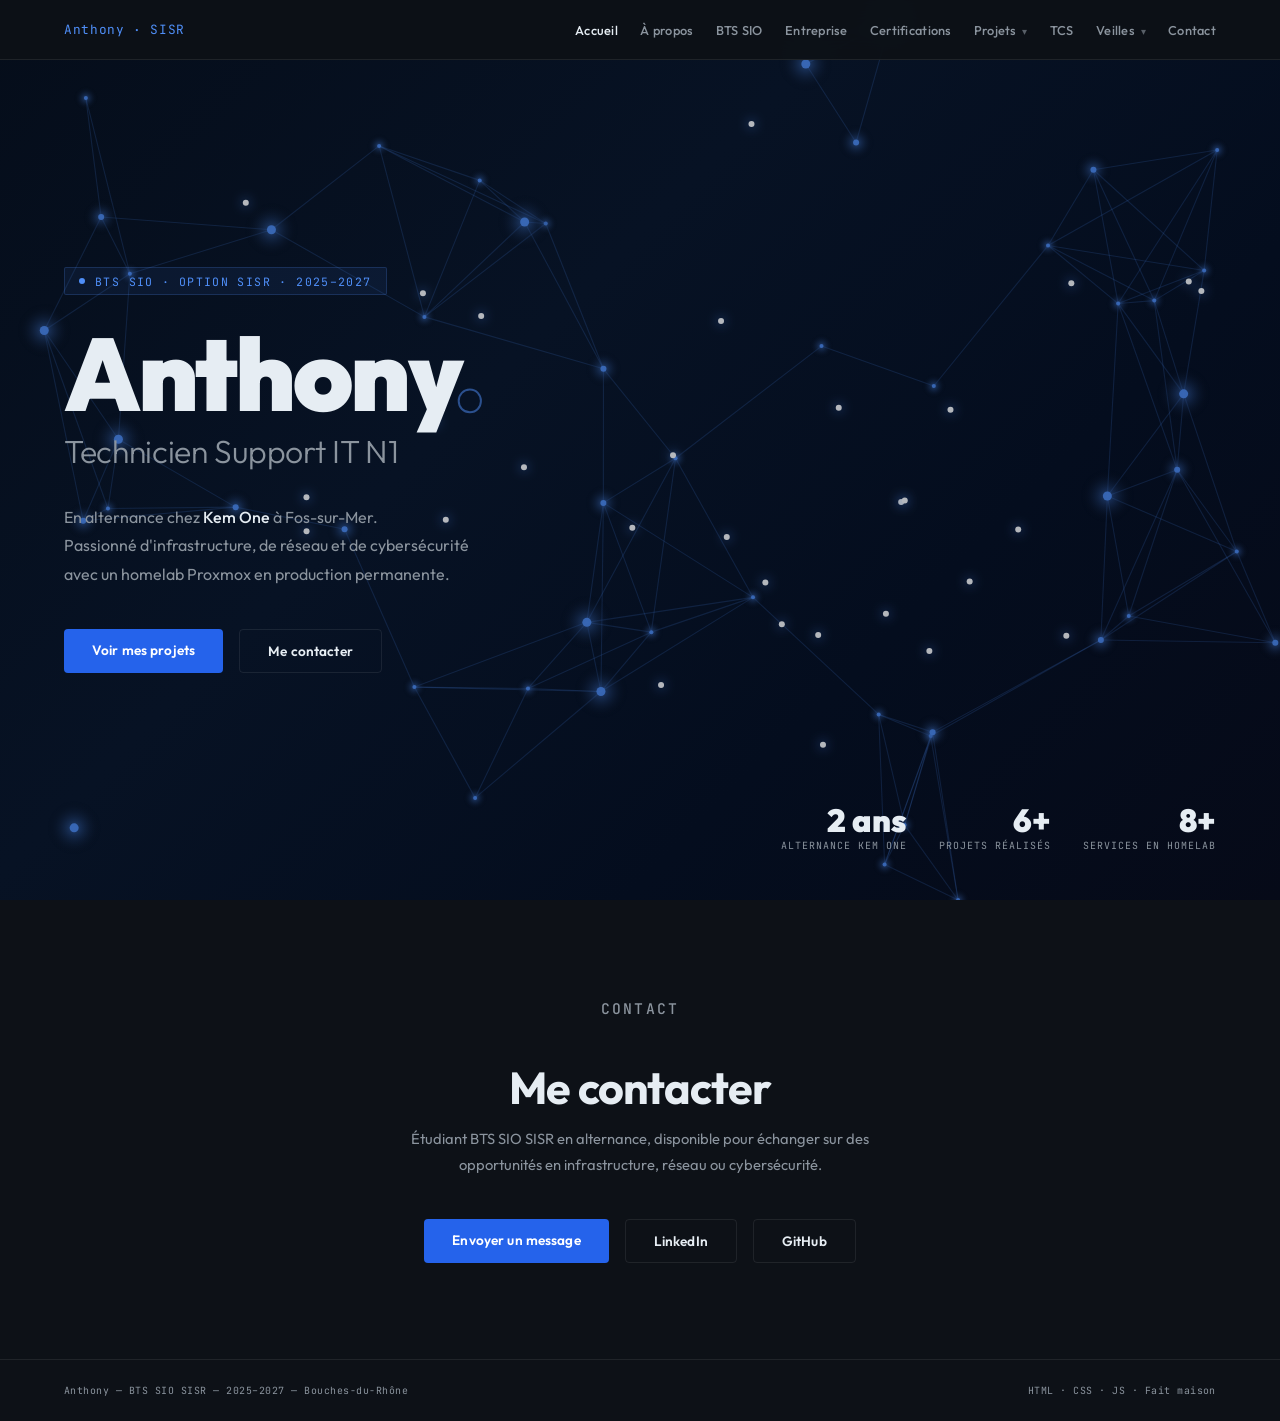
==== commit 29556d5d: "Add files via upload" ====
--- a/index.html
+++ b/index.html
@@ -7,935 +7,41 @@
   <link rel="icon" type="image/x-icon" href="favicon.ico">
   <link rel="preconnect" href="https://fonts.googleapis.com">
   <link href="https://fonts.googleapis.com/css2?family=Outfit:wght@300;400;500;600;700;900&family=JetBrains+Mono:wght@400;500&display=swap" rel="stylesheet">
-  <style>
-
-    /* ── RESET & TOKENS ── */
-    *, *::before, *::after { box-sizing: border-box; margin: 0; padding: 0; }
-    html { scroll-behavior: smooth; }
-
-    :root {
-      --dark:    #0d1117;
-      --dark-2:  #161b22;
-      --dark-3:  #21262d;
-      --light:   #f4f6f9;
-      --light-2: #ffffff;
-      --border-d: rgba(255,255,255,0.08);
-      --border-l: rgba(0,0,0,0.1);
-      --blue:    #4f8ef7;
-      --blue-2:  #2563eb;
-      --text-d:  #e6edf3;
-      --text-d2: #8b949e;
-      --text-l:  #1a1f2e;
-      --text-l2: #5a6272;
-      --ff:      'Outfit', sans-serif;
-      --mono:    'JetBrains Mono', monospace;
-    }
-
-    body {
-      font-family: var(--ff);
-      font-weight: 400;
-      overflow-x: hidden;
-    }
-
-    /* ── NAV ── */
-    nav {
-      position: fixed; top: 0; left: 0; right: 0; z-index: 100;
-      background: rgba(13,17,23,0.95);
-      backdrop-filter: blur(12px);
-      border-bottom: 1px solid var(--border-d);
-      height: 60px;
-      display: flex; align-items: center;
-      justify-content: space-between;
-      padding: 0 5vw;
-    }
-
-    .nav-logo {
-      font-family: var(--mono);
-      font-size: 0.8rem;
-      color: var(--blue);
-      letter-spacing: 0.05em;
-      text-decoration: none;
-    }
-
-    .nav-links {
-      list-style: none;
-      display: flex; gap: 1.4rem;
-    }
-
-    .nav-links a {
-      font-size: 0.8rem;
-      font-weight: 500;
-      color: var(--text-d2);
-      text-decoration: none;
-      transition: color .2s;
-      letter-spacing: 0.02em;
-    }
-
-    .nav-links a:hover { color: var(--text-d); }
-
-    /* ── HERO — sombre ── */
-    #hero {
-      background: linear-gradient(135deg, #050d1a 0%, #071224 40%, #040d1e 70%, #060a18 100%);
-      min-height: 100vh;
-      display: flex; align-items: center;
-      padding: 100px 5vw 60px;
-      position: relative;
-      overflow: hidden;
-    }
-
-    /* grille déco en fond */
-    #hero::before { display: none; }
-    #hero::after  { display: none; }
-    
-    .hero-inner {
-      position: relative; z-index: 1;
-      max-width: 900px;
-    }
-
-    .hero-eyebrow {
-      display: inline-flex; align-items: center; gap: 0.6rem;
-      font-family: var(--mono);
-      font-size: 0.72rem;
-      color: var(--blue);
-      letter-spacing: 0.12em;
-      text-transform: uppercase;
-      margin-bottom: 1.75rem;
-      background: rgba(79,142,247,0.08);
-      border: 1px solid rgba(79,142,247,0.2);
-      padding: 0.35rem 0.9rem;
-      border-radius: 2px;
-    }
-
-    .hero-eyebrow::before {
-      content: '';
-      width: 6px; height: 6px;
-      background: var(--blue);
-      border-radius: 50%;
-      animation: pulse 2s infinite;
-    }
-
-    .hero-name {
-      font-size: clamp(3.5rem, 8vw, 7.5rem);
-      font-weight: 900;
-      line-height: 1;
-      color: var(--text-d);
-      letter-spacing: -0.03em;
-      margin-bottom: 0.3rem;
-    }
-
-    .hero-name span {
-      color: transparent;
-      -webkit-text-stroke: 2px rgba(79,142,247,0.5);
-    }
-
-    .hero-role {
-      font-size: clamp(1.2rem, 3vw, 2rem);
-      font-weight: 300;
-      color: var(--text-d2);
-      margin-bottom: 2rem;
-      letter-spacing: -0.01em;
-    }
-
-    .hero-desc {
-      font-size: 1rem;
-      color: var(--text-d2);
-      line-height: 1.8;
-      max-width: 520px;
-      margin-bottom: 2.5rem;
-    }
-
-    .hero-desc strong { color: var(--text-d); font-weight: 500; }
-
-    .hero-actions { display: flex; gap: 1rem; flex-wrap: wrap; }
-
-    .btn {
-      display: inline-block;
-      font-family: var(--ff);
-      font-size: 0.85rem;
-      font-weight: 600;
-      text-decoration: none;
-      padding: 0.75rem 1.75rem;
-      border-radius: 4px;
-      transition: all .2s;
-      cursor: pointer;
-      border: none;
-      letter-spacing: 0.01em;
-    }
-
-    .btn-blue { background: var(--blue-2); color: #fff; }
-    .btn-blue:hover { background: #1d4ed8; transform: translateY(-1px); box-shadow: 0 4px 20px rgba(37,99,235,0.4); }
-
-    .btn-ghost-d { background: transparent; color: var(--text-d); border: 1px solid var(--border-d); }
-    .btn-ghost-d:hover { border-color: rgba(255,255,255,0.25); transform: translateY(-1px); }
-
-    .btn-ghost-l { background: transparent; color: var(--text-l); border: 1px solid var(--border-l); }
-    .btn-ghost-l:hover { border-color: rgba(0,0,0,0.35); transform: translateY(-1px); }
-
-    .hero-stats {
-      position: absolute;
-      bottom: 3rem; right: 5vw;
-      display: flex; gap: 2rem;
-    }
-
-    .h-stat { text-align: right; }
-
-    .h-stat-val {
-      font-size: 2rem;
-      font-weight: 900;
-      color: var(--text-d);
-      line-height: 1;
-    }
-
-    .h-stat-label {
-      font-family: var(--mono);
-      font-size: 0.62rem;
-      color: var(--text-d2);
-      letter-spacing: 0.1em;
-      text-transform: uppercase;
-      margin-top: 0.2rem;
-    }
-
-    /* ── SECTIONS COMMUNES ── */
-    .s-dark  { background: var(--dark-2); color: var(--text-d); }
-    .s-light { background: var(--light);  color: var(--text-l); }
-    .s-dark0 { background: var(--dark);   color: var(--text-d); }
-
-    section:not(#hero) { padding: 6rem 5vw; }
-
-    .section-inner { max-width: 1100px; margin: 0 auto; }
-
-    .s-tag {
-      font-family: var(--mono);
-      font-size: 0.68rem;
-      font-weight: 500;
-      letter-spacing: 0.15em;
-      text-transform: uppercase;
-      color: var(--blue);
-      margin-bottom: 0.75rem;
-    }
-
-    .s-light .s-tag { color: var(--blue-2); }
-
-    .s-title {
-      font-size: clamp(1.8rem, 3.5vw, 2.8rem);
-      font-weight: 700;
-      line-height: 1.15;
-      letter-spacing: -0.025em;
-      margin-bottom: 3rem;
-    }
-
-    .s-dark  .s-title { color: var(--text-d); }
-    .s-light .s-title { color: var(--text-l); }
-    .s-dark0 .s-title { color: var(--text-d); }
-
-    /* ── 01 PRÉSENTATION — clair ── */
-    .perso-grid {
-      display: grid;
-      grid-template-columns: 1.1fr 0.9fr;
-      gap: 8rem;
-      align-items: start;
-    }
-
-    .perso-text {
-      font-size: 0.97rem;
-      line-height: 1.85;
-      color: var(--text-l2);
-      text-align: justify;
-    }
-
-    .perso-text p { margin-bottom: 1rem; }
-    .perso-text strong { color: var(--text-l); font-weight: 600; }
-
-    .perso-aside {}
-
-    .info-block { margin-bottom: 2.5rem; }
-
-    .info-block-title {
-      font-family: var(--mono);
-      font-size: 0.65rem;
-      letter-spacing: 0.18em;
-      text-transform: uppercase;
-      color: var(--blue-2);
-      border-bottom: 1px solid var(--border-l);
-      padding-bottom: 0.6rem;
-      margin-bottom: 0;
-    }
-
-    .info-row {
-      display: flex; justify-content: space-between; align-items: baseline;
-      padding: 0.7rem 0;
-      border-bottom: 1px solid var(--border-l);
-      font-size: 0.85rem;
-    }
-
-    .info-key { color: var(--text-l2); font-size: 0.8rem; }
-    .info-val { color: var(--text-l); font-weight: 500; text-align: right; max-width: 65%; }
-
-    .tl { margin-top: 0; }
-
-    .tl-row {
-      display: grid;
-      grid-template-columns: 48px 1fr;
-      gap: 1rem;
-      padding: 1rem 0;
-      border-bottom: 1px solid var(--border-l);
-      align-items: start;
-    }
-
-    .tl-year {
-      font-family: var(--mono);
-      font-size: 0.62rem;
-      color: var(--blue-2);
-      padding-top: 3px;
-    }
-
-    .tl-body h4 { font-size: 0.85rem; font-weight: 600; color: var(--text-l); margin-bottom: 0.15rem; }
-    .tl-body p  { font-size: 0.75rem; color: var(--text-l2); }
-
-    /* ── 02 ENTREPRISE — sombre ── */
-    .ent-grid {
-      display: grid;
-      grid-template-columns: 1fr 1.4fr;
-      gap: 4rem;
-      align-items: start;
-    }
-
-    .ent-card {
-      background: var(--dark-3);
-      border: 1px solid var(--border-d);
-      border-radius: 8px;
-      padding: 2rem;
-      position: relative;
-      overflow: hidden;
-    }
-
-    .ent-card::before {
-      content: '';
-      position: absolute; top: 0; left: 0; right: 0;
-      height: 2px;
-      background: linear-gradient(90deg, var(--blue-2), var(--blue));
-    }
-
-    .ent-logo {
-      width: 48px; height: 48px;
-      background: linear-gradient(135deg, var(--blue-2), var(--blue));
-      border-radius: 6px;
-      display: flex; align-items: center; justify-content: center;
-      font-weight: 900; font-size: 1rem; color: #fff;
-      margin-bottom: 1.25rem;
-    }
-
-    .ent-name {
-      font-size: 1.6rem;
-      font-weight: 700;
-      color: var(--text-d);
-      margin-bottom: 0.2rem;
-    }
-
-    .ent-role-badge {
-      font-family: var(--mono);
-      font-size: 0.65rem;
-      color: var(--blue);
-      letter-spacing: 0.08em;
-      margin-bottom: 1.5rem;
-      padding-bottom: 1.25rem;
-      border-bottom: 1px solid var(--border-d);
-    }
-
-    .ent-facts { display: flex; flex-direction: column; gap: 0.5rem; }
-
-    .ent-fact {
-      display: flex; gap: 1rem;
-      font-size: 0.8rem;
-    }
-
-    .ent-fact-key {
-      font-family: var(--mono);
-      font-size: 0.62rem;
-      color: var(--text-d2);
-      letter-spacing: 0.08em;
-      min-width: 80px;
-      padding-top: 1px;
-    }
-
-    .ent-fact-val { color: var(--text-d); }
-
-    .ent-desc {
-      font-size: 0.95rem;
-      line-height: 1.85;
-      color: var(--text-d2);
-      text-align: justify;
-    }
-
-    .ent-desc p { margin-bottom: 1rem; }
-    .ent-desc strong { color: var(--text-d); font-weight: 500; }
-
-    .ent-quote {
-      border-left: 3px solid var(--blue);
-      padding: 0.75rem 0 0.75rem 1.25rem;
-      margin: 1.5rem 0;
-      font-size: 1rem;
-      font-style: italic;
-      color: var(--text-d);
-      line-height: 1.6;
-    }
-
-    /* ── 03 TÂCHES — clair ── */
-    .taches-wrap { display: flex; flex-direction: column; gap: 0; }
-
-    .tache {
-      display: grid;
-      grid-template-columns: 56px 1fr auto;
-      gap: 2rem;
-      align-items: start;
-      padding: 2rem 0;
-      border-bottom: 1px solid var(--border-l);
-      transition: background .2s;
-    }
-
-    .tache:first-child { border-top: 1px solid var(--border-l); }
-
-    .tache:hover { background: rgba(37,99,235,0.03); margin: 0 -1rem; padding-left: 1rem; padding-right: 1rem; }
-
-    .tache-n {
-      font-size: 2.2rem;
-      font-weight: 900;
-      color: var(--border-l);
-      line-height: 1;
-      font-variant-numeric: tabular-nums;
-      transition: color .2s;
-      color: #d1d8e8;
-    }
-
-    .tache:hover .tache-n { color: var(--blue-2); }
-
-    .tache-body h3 {
-      font-size: 1rem; font-weight: 600;
-      color: var(--text-l); margin-bottom: 0.4rem;
-    }
-
-    .tache-body p {
-      font-size: 0.85rem; color: var(--text-l2); line-height: 1.75; max-width: 560px;
-      text-align: justify;
-    }
-
-    .tache-tags { display: flex; flex-wrap: wrap; gap: 0.35rem; max-width: 180px; justify-content: flex-end; padding-top: 4px; }
-
-    .chip {
-      font-family: var(--mono);
-      font-size: 0.58rem;
-      padding: 0.2rem 0.55rem;
-      border-radius: 3px;
-      border: 1px solid var(--border-l);
-      color: var(--text-l2);
-      background: transparent;
-    }
-
-    .chip.hi { border-color: var(--blue-2); color: var(--blue-2); background: rgba(37,99,235,0.06); }
-
-    /* ── 04 PROJETS — sombre ── */
-    .proj-grid {
-      display: grid;
-      grid-template-columns: repeat(3, 1fr);
-      gap: 1.25rem;
-    }
-
-    .proj-card {
-      background: var(--dark-3);
-      border: 1px solid var(--border-d);
-      border-radius: 8px;
-      padding: 1.75rem;
-      display: flex; flex-direction: column; gap: 1rem;
-      transition: border-color .2s, transform .2s;
-      position: relative;
-      overflow: hidden;
-    }
-
-    .proj-card::after {
-      content: '';
-      position: absolute; bottom: 0; left: 0; right: 0; height: 2px;
-      background: linear-gradient(90deg, var(--blue-2), var(--blue));
-      transform: scaleX(0);
-      transform-origin: left;
-      transition: transform .3s;
-    }
-
-    .proj-card:hover { border-color: rgba(79,142,247,0.3); transform: translateY(-3px); }
-    .proj-card:hover::after { transform: scaleX(1); }
-
-    .proj-type {
-      font-family: var(--mono);
-      font-size: 0.6rem;
-      letter-spacing: 0.12em;
-      text-transform: uppercase;
-      padding: 0.2rem 0.6rem;
-      border-radius: 3px;
-      display: inline-block;
-      width: fit-content;
-    }
-
-    .pt-alt  { background: rgba(34,197,94,0.1);  color: #4ade80; border: 1px solid rgba(34,197,94,0.2); }
-    .pt-bts  { background: rgba(79,142,247,0.1); color: var(--blue); border: 1px solid rgba(79,142,247,0.2); }
-    .pt-perso{ background: rgba(251,146,60,0.1); color: #fb923c; border: 1px solid rgba(251,146,60,0.2); }
-
-    .proj-card h3 { font-size: 0.97rem; font-weight: 600; color: var(--text-d); line-height: 1.4; }
-    .proj-card p  { font-size: 0.8rem; color: var(--text-d2); line-height: 1.75; flex: 1; }
-
-    .proj-stack { display: flex; flex-wrap: wrap; gap: 0.3rem; }
-
-    .chip-d {
-      font-family: var(--mono);
-      font-size: 0.58rem;
-      padding: 0.2rem 0.55rem;
-      border-radius: 3px;
-      border: 1px solid var(--border-d);
-      color: var(--text-d2);
-    }
-
-    .chip-d.hi { border-color: rgba(79,142,247,0.4); color: var(--blue); background: rgba(79,142,247,0.07); }
-
-    /* ── 05 VEILLE — clair ── */
-    .veille-lead {
-      font-size: 1rem;
-      color: var(--text-l2);
-      line-height: 1.85;
-      max-width: 640px;
-      margin-bottom: 3rem;
-    }
-
-    .veille-lead strong { color: var(--text-l); font-weight: 600; }
-
-    .veille-grid {
-      display: grid;
-      grid-template-columns: repeat(2, 1fr);
-      gap: 1.5rem;
-      margin-bottom: 3rem;
-    }
-
-    .v-card {
-      border: 1px solid var(--border-l);
-      border-radius: 8px;
-      padding: 1.75rem;
-      background: var(--light-2);
-      transition: box-shadow .2s;
-    }
-
-    .v-card:hover { box-shadow: 0 4px 20px rgba(0,0,0,0.07); }
-
-    .v-card h3 {
-      font-size: 1rem; font-weight: 700;
-      color: var(--text-l);
-      margin-bottom: 0.6rem;
-      padding-bottom: 0.6rem;
-      border-bottom: 2px solid var(--blue-2);
-      display: inline-block;
-    }
-
-    .v-card p { font-size: 0.83rem; color: var(--text-l2); line-height: 1.8; margin-bottom: 1rem; }
-
-    .v-list { list-style: none; display: flex; flex-direction: column; gap: 0.4rem; }
-
-    .v-list li {
-      font-family: var(--mono);
-      font-size: 0.65rem;
-      color: var(--text-l2);
-      display: flex; align-items: center; gap: 0.6rem;
-      padding: 0.3rem 0;
-      border-bottom: 1px solid rgba(0,0,0,0.05);
-    }
-
-    .v-list li::before { content: '→'; color: var(--blue-2); flex-shrink: 0; }
-
-    .sources-block h4 {
-      font-family: var(--mono);
-      font-size: 0.65rem;
-      letter-spacing: 0.15em;
-      text-transform: uppercase;
-      color: var(--text-l2);
-      margin-bottom: 0.9rem;
-    }
-
-    .sources-pills { display: flex; flex-wrap: wrap; gap: 0.5rem; }
-
-    .src-pill {
-      font-family: var(--mono);
-      font-size: 0.62rem;
-      padding: 0.3rem 0.85rem;
-      border: 1px solid var(--border-l);
-      border-radius: 3px;
-      color: var(--text-l2);
-      background: var(--light-2);
-      transition: border-color .2s, color .2s;
-      cursor: default;
-    }
-
-    .src-pill:hover { border-color: var(--blue-2); color: var(--blue-2); }
-
-    /* ── CONTACT — sombre ── */
-    #contact {
-      background: var(--dark);
-      text-align: center;
-    }
-
-    .contact-inner { max-width: 520px; margin: 0 auto; }
-
-    .contact-inner .s-title { margin-bottom: 0.75rem; }
-
-    .contact-inner p {
-      font-size: 0.92rem;
-      color: var(--text-d2);
-      line-height: 1.8;
-      margin-bottom: 2.5rem;
-    }
-
-    .contact-btns { display: flex; justify-content: center; gap: 1rem; flex-wrap: wrap; }
-
-    /* ── FOOTER ── */
-    footer {
-      background: var(--dark);
-      border-top: 1px solid var(--border-d);
-      padding: 1.5rem 5vw;
-      display: flex; justify-content: space-between;
-      font-family: var(--mono);
-      font-size: 0.62rem;
-      color: var(--text-d2);
-      letter-spacing: 0.05em;
-    }
-
-    /* ── ANIMATIONS ── */
-    @keyframes pulse { 0%,100%{opacity:1} 50%{opacity:.3} }
-
-    .reveal {
-      opacity: 0; transform: translateY(18px);
-      transition: opacity .55s, transform .55s;
-    }
-    .reveal.on { opacity: 1; transform: translateY(0); }
-
-    /* ── RESPONSIVE ── */
-    @media (max-width: 900px) {
-      .perso-grid, .ent-grid { grid-template-columns: 1fr; gap: 2.5rem; }
-      .proj-grid { grid-template-columns: 1fr 1fr; }
-      .veille-grid { grid-template-columns: 1fr; }
-      .tache { grid-template-columns: 40px 1fr; }
-      .tache-tags { display: none; }
-      .hero-stats { display: none; }
-      .nav-links { display: none; }
-    }
-
-    @media (max-width: 600px) {
-      .proj-grid { grid-template-columns: 1fr; }
-      section:not(#hero) { padding: 4rem 5vw; }
-      footer { flex-direction: column; gap: .3rem; text-align: center; }
-    }
-
-  
-    /* ── LOGOS ── */
-    .ent-logo-img {
-      width: 160px;
-      margin-bottom: 1.5rem;
-      background: #fff;
-      padding: 0.75rem 1rem;
-      border-radius: 6px;
-      display: flex; align-items: center; justify-content: center;
-    }
-    .ent-logo-img img { width: 100%; height: auto; display: block; }
-
-    .logo-inline {
-      height: 22px;
-      width: auto;
-      vertical-align: middle;
-      margin-right: 0.35rem;
-      border-radius: 3px;
-      padding: 1px 3px;
-      mix-blend-mode: screen;
-    }
-   
-    .m2s-hero {
-      display: flex; align-items: center; gap: 1rem; margin-bottom: 2rem;
-    }
-    .m2s-hero img {
-      height: 48px; width: auto;
-    }
-
-    #network-canvas {
-      position: absolute;
-      top: 0; left: 0;
-      width: 100% !important;
-      height: 100% !important;
-      z-index: 0;
-      opacity: 0.7;
-    }
-    
-    /* ── VIGNETTES PREUVES ── */
-    .tache { grid-template-columns: 52px 1fr auto auto; }
-    .proof-thumb {
-      width: 72px; height: 52px;
-      border-radius: 5px; overflow: hidden;
-      cursor: pointer;
-      border: 1px solid var(--border-l);
-      flex-shrink: 0; position: relative;
-      align-self: center;
-      transition: border-color .2s, transform .2s;
-    }
-    .proof-thumb:hover { border-color: var(--blue-2); transform: scale(1.05); }
-    .proof-thumb img {
-      width: 100%; height: 100%; object-fit: cover;
-      display: block; filter: saturate(0.7);
-      transition: filter .2s;
-    }
-    .proof-thumb:hover img { filter: saturate(1); }
-    .proof-thumb::after {
-      content: '⤢'; position: absolute; inset: 0;
-      display: flex; align-items: center; justify-content: center;
-      font-size: 1rem; color: #fff;
-      background: rgba(37,99,235,0.45);
-      opacity: 0; transition: opacity .2s;
-    }
-    .proof-thumb:hover::after { opacity: 1; }
-    .proof-thumb.empty {
-      background: var(--light);
-      border: 1px dashed var(--border-l);
-      display: flex; align-items: center; justify-content: center;
-      cursor: default;
-    }
-    .proof-thumb.empty::before {
-      content: 'img'; font-family: var(--mono);
-      font-size: 0.58rem; color: var(--text-l2); letter-spacing: 0.05em;
-    }
-    .proof-thumb.empty::after { display: none; }
-
-    /* ── LIGHTBOX ── */
-    #lightbox {
-      visibility: hidden;
-      pointer-events: none;
-      position: fixed; inset: 0; z-index: 9999;
-      align-items: center; justify-content: center;
-      flex-direction: column; gap: 1rem; cursor: zoom-out;
-      display: flex;
-    }
-    #lightbox.open {
-      visibility: visible;
-      pointer-events: all;
-    }
-    #lightbox.open #lightbox-bg { opacity: 1; }
-    #lightbox-content {
-      position: relative; z-index: 1;
-      display: flex; flex-direction: column;
-      align-items: center; gap: 0.85rem;
-      opacity: 0; transform: scale(0.12);
-      transform-origin: var(--lb-ox, 50%) var(--lb-oy, 50%);
-      transition: opacity 0.32s ease, transform 0.32s cubic-bezier(0.22, 1, 0.36, 1);
-      cursor: default;
-    }
-    #lightbox.open #lightbox-content { opacity: 1; transform: scale(1); }
-    #lightbox.closing #lightbox-bg { opacity: 0; }
-    #lightbox.closing #lightbox-content {
-      opacity: 0; transform: scale(0.12);
-      transition: opacity 0.22s ease, transform 0.22s cubic-bezier(0.55, 0, 0.9, 0.5);
-    }
-    #lightbox img {
-      max-width: 90vw; max-height: 82vh;
-      border-radius: 6px;
-      box-shadow: 0 24px 80px rgba(0,0,0,0.6);
-    }
-    #lightbox-caption {
-      font-family: var(--mono); font-size: 0.68rem;
-      color: rgba(255,255,255,0.45); letter-spacing: 0.08em;
-    }
-    #lightbox-close {
-      position: fixed; top: 1.5rem; right: 2rem;
-      font-size: 1.5rem; color: rgba(255,255,255,0.5);
-      cursor: pointer; line-height: 1;
-      transition: color .15s; z-index: 2;
-    }
-    #lightbox-close:hover { color: #fff; }
-    @media (max-width: 900px) {
-      .tache { grid-template-columns: 40px 1fr; }
-      .proof-thumb { display: none; }
-    }
-
-    .v-card-btn {
-      display: inline-flex; align-items: center; gap: 0.4rem;
-      margin-top: 1rem;
-      font-family: var(--mono);
-      font-size: 0.62rem;
-      letter-spacing: 0.08em;
-      color: #dc2626;
-      background: rgba(220,38,38,0.07);
-      border: 1px solid rgba(220,38,38,0.25);
-      padding: 0.3rem 0.75rem;
-      border-radius: 3px;
-      cursor: pointer;
-      transition: background .2s, border-color .2s;
-      text-transform: uppercase;
-    }
-    .v-card-btn:hover {
-      background: rgba(220,38,38,0.14);
-      border-color: rgba(220,38,38,0.45);
-    }
-
-    /* ── PROJETS CLIQUABLES, FOND CLAIR ── */
-    a.proj-card { text-decoration: none; color: inherit; cursor: pointer; }
-    .proj-link {
-      margin-top: auto;
-      font-family: var(--mono);
-      font-size: 0.62rem;
-      letter-spacing: 0.08em;
-      text-transform: uppercase;
-      color: var(--blue-2);
-    }
-    a.proj-card:hover .proj-link { text-decoration: underline; }
-
-    .s-light .proj-card { background: #fff; border: 1px solid var(--border-l); }
-    .s-light .proj-card:hover { border-color: var(--blue-2); box-shadow: 0 4px 18px rgba(0,0,0,0.07); }
-    .s-light .proj-card h3 { color: var(--text-l); }
-    .s-light .proj-card p { color: var(--text-l2); }
-    .s-light .pt-alt { color: #16a34a; }
-    .s-light .pt-bts { color: var(--blue-2); }
-    .s-light .pt-perso { color: #ea580c; }
-    .s-light .chip-d { border-color: var(--border-l); color: var(--text-l2); }
-    .s-light .chip-d.hi { border-color: var(--blue-2); color: var(--blue-2); background: rgba(37,99,235,0.06); }
-
-    /* ── BTS SIO ── */
-    .bts-intro { display: grid; grid-template-columns: 1.2fr 0.8fr; gap: 4rem; align-items: center; margin-bottom: 3.5rem; }
-    .bts-lead { font-size: 1.15rem; line-height: 1.8; color: var(--text-l2); }
-    .bts-lead strong { color: var(--text-l); font-weight: 600; }
-    .bts-facts { display: flex; gap: 2.5rem; margin-top: 1.75rem; }
-    .bts-fact b { display: block; font-size: 2rem; font-weight: 900; color: var(--blue-2); line-height: 1; }
-    .bts-fact span { font-family: var(--mono); font-size: 0.6rem; letter-spacing: 0.1em; text-transform: uppercase; color: var(--text-l2); }
-    .bts-photo { height: 260px; border-radius: 6px; overflow: hidden; border: 1px solid var(--border-l); background: var(--light); }
-    .bts-photo img { width: 100%; height: 100%; object-fit: cover; display: block; }
-
-    .bloc { display: grid; grid-template-columns: 80px 1fr; gap: 1.5rem; padding: 2rem 0; border-top: 1px solid var(--border-l); }
-    .bloc-n { font-size: 3rem; font-weight: 900; color: #d1d8e8; line-height: 1; }
-    .bloc h3 { font-size: 1.1rem; font-weight: 600; color: var(--text-l); }
-    .bloc-def { font-size: 0.85rem; color: var(--text-l2); margin: 0.25rem 0 1rem; }
-    .bloc-cols { display: grid; grid-template-columns: 1fr 1fr; gap: 2rem; }
-    .bloc-k { font-family: var(--mono); font-size: 0.6rem; letter-spacing: 0.14em; text-transform: uppercase; color: var(--blue-2); }
-    .bloc-cols p { font-size: 0.85rem; color: var(--text-l2); line-height: 1.75; margin-top: 0.35rem; }
-
-    /* ── PROJETS EN LIGNES ── */
-    .projet { display: grid; grid-template-columns: 70px 1fr 260px; gap: 2rem; align-items: center; padding: 2rem 0; border-bottom: 1px solid var(--border-l); text-decoration: none; color: inherit; transition: background 0.2s; }
-    .projet:first-child { border-top: 1px solid var(--border-l); }
-    .projet:hover { background: rgba(37,99,235,0.03); }
-    .projet-n { font-size: 2.6rem; font-weight: 900; color: #d1d8e8; line-height: 1; transition: color 0.2s; }
-    .projet:hover .projet-n { color: var(--blue-2); }
-    .projet-kind { font-family: var(--mono); font-size: 0.62rem; letter-spacing: 0.12em; text-transform: uppercase; color: var(--blue-2); margin-bottom: 0.4rem; }
-    .projet h3 { font-size: 1.1rem; font-weight: 600; color: var(--text-l); margin-bottom: 0.4rem; }
-    .projet p { font-size: 0.85rem; color: var(--text-l2); line-height: 1.75; max-width: 560px; }
-    .projet-stack { font-family: var(--mono); font-size: 0.65rem; color: var(--text-l2); margin-top: 0.7rem; }
-    .projet-link { display: inline-block; margin-top: 0.8rem; font-family: var(--mono); font-size: 0.62rem; letter-spacing: 0.08em; text-transform: uppercase; color: var(--blue-2); }
-    .projet:hover .projet-link { text-decoration: underline; }
-    .projet-img { height: 150px; border-radius: 6px; overflow: hidden; border: 1px solid var(--border-l); background: var(--light); }
-    .projet-img img { width: 100%; height: 100%; object-fit: cover; display: block; filter: saturate(0.8); transition: filter 0.2s, transform 0.4s; }
-    .projet:hover .projet-img img { filter: saturate(1); transform: scale(1.03); }
-
-    @media (max-width: 900px) {
-      .bts-intro, .bloc-cols { grid-template-columns: 1fr; gap: 1.5rem; }
-      .bloc { grid-template-columns: 44px 1fr; }
-      .bts-photo { height: 200px; }
-      .projet { grid-template-columns: 44px 1fr; }
-      .projet-img { display: none; }
-    }
-
-
-    /* ── BTS SIO EN COLONNES ── */
-    .bts-cols { display: grid; grid-template-columns: repeat(3, 1fr); gap: 3rem; }
-    .bts-col { border-top: 4px solid var(--blue-2); padding-top: 1.5rem; }
-    .bts-col:nth-child(2) { border-top-color: var(--blue); }
-    .bts-col:nth-child(3) { border-top-color: #0891b2; }
-    .bts-col-k { font-family: var(--mono); font-size: 0.62rem; letter-spacing: 0.16em; text-transform: uppercase; color: var(--blue-2); }
-    .bts-col h3 { font-size: 1.2rem; font-weight: 700; color: var(--text-l); line-height: 1.3; margin: 0.6rem 0; }
-    .bts-col-def { font-size: 0.88rem; color: var(--text-l2); line-height: 1.7; margin-bottom: 1.5rem; }
-    .bts-col-sub { font-family: var(--mono); font-size: 0.6rem; letter-spacing: 0.12em; text-transform: uppercase; color: var(--text-l); margin-top: 1.1rem; }
-    .bts-col p.t { font-size: 0.85rem; color: var(--text-l2); line-height: 1.75; margin-top: 0.3rem; }
-
-    /* ── PROJETS EN ZIGZAG ── */
-    .zz { display: grid; grid-template-columns: 1.15fr 1fr; gap: 3.5rem; align-items: center; padding: 3rem 0; text-decoration: none; color: inherit; }
-    .zz + .zz { border-top: 1px solid var(--border-l); }
-    .zz.rev .zz-img { order: 2; }
-    .zz-img { aspect-ratio: 16 / 10; border-radius: 6px; overflow: hidden; border: 1px solid var(--border-l); background: #e9edf4; }
-    .zz-img img { width: 100%; height: 100%; object-fit: cover; display: block; transition: transform 0.5s; }
-    .zz:hover .zz-img img { transform: scale(1.04); }
-    .zz-img.empty { display: flex; align-items: center; justify-content: center; background: var(--light); border: 1px dashed var(--border-l); }
-    .zz-img.empty::before { content: 'capture à ajouter'; font-family: var(--mono); font-size: 0.65rem; letter-spacing: 0.1em; color: var(--text-l2); }
-    .zz-img.empty img { display: none; }
-    .zz-kind { font-family: var(--mono); font-size: 0.62rem; letter-spacing: 0.14em; text-transform: uppercase; color: var(--blue-2); margin-bottom: 0.6rem; }
-    .zz h3 { font-size: 1.7rem; font-weight: 800; letter-spacing: -0.02em; color: var(--text-l); line-height: 1.15; margin-bottom: 0.8rem; }
-    .zz p { font-size: 0.92rem; color: var(--text-l2); line-height: 1.8; }
-    .zz-stack { font-family: var(--mono); font-size: 0.66rem; color: var(--text-l2); margin-top: 1rem; }
-    .zz-link { display: inline-block; margin-top: 1.1rem; font-family: var(--mono); font-size: 0.65rem; letter-spacing: 0.08em; text-transform: uppercase; color: var(--blue-2); }
-    .zz:hover .zz-link { text-decoration: underline; }
-
-    @media (max-width: 900px) {
-      .bts-cols { grid-template-columns: 1fr; gap: 2.5rem; }
-      .zz { grid-template-columns: 1fr; gap: 1.5rem; }
-      .zz.rev .zz-img { order: 0; }
-    }
-    /* ── BTS SIO INTERACTIF ── */
-    .lab { display: grid; grid-template-columns: 1fr 1fr; gap: 3rem; align-items: center; margin-top: 1rem; }
-    .lab-hint { font-family: var(--mono); font-size: 0.62rem; letter-spacing: 0.14em; text-transform: uppercase; color: var(--text-l2); margin-bottom: 0.5rem; }
-    .lab-map svg { width: 100%; height: auto; display: block; }
-
-    .lk { stroke: #c5cfe3; stroke-width: 1.6; stroke-dasharray: 6 6; animation: flow 1.2s linear infinite; transition: stroke 0.3s; }
-    .lk.on { stroke: var(--blue-2); stroke-width: 2.2; }
-    @keyframes flow { to { stroke-dashoffset: -12; } }
-    .pk { fill: var(--blue-2); }
-
-    .core circle { fill: var(--text-l); }
-    .core text { fill: #fff; font-family: var(--ff); font-size: 13px; font-weight: 800; letter-spacing: 0.08em; }
-
-    .nd { cursor: pointer; outline: none; }
-    .nd .body { fill: #fff; stroke: #c5cfe3; stroke-width: 2; transition: all 0.3s; }
-    .nd:hover .body, .nd:focus-visible .body { stroke: var(--blue-2); }
-    .nd.on .body { fill: var(--blue-2); stroke: var(--blue-2); }
-    .nd .num { font-family: var(--ff); font-size: 24px; font-weight: 800; fill: var(--blue-2); pointer-events: none; transition: fill 0.3s; }
-    .nd .lbl { font-family: var(--ff); font-size: 10px; font-weight: 600; fill: var(--text-l2); pointer-events: none; transition: fill 0.3s; }
-    .nd.on .num, .nd.on .lbl { fill: #fff; }
-    .pulse { fill: none; stroke: var(--blue-2); opacity: 0; transform-box: fill-box; transform-origin: center; animation: ring 2.4s ease-out infinite; }
-    .lab.touched .pulse { display: none; }
-    @keyframes ring { 0% { opacity: 0.5; transform: scale(1); } 100% { opacity: 0; transform: scale(1.5); } }
-
-    .lab-panel { border-left: 3px solid var(--blue-2); padding-left: 2rem; min-height: 340px; }
-    .lab-panel.swap { animation: swapIn 0.35s ease; }
-    @keyframes swapIn { from { opacity: 0; transform: translateX(12px); } to { opacity: 1; transform: none; } }
-    .lp-k { font-family: var(--mono); font-size: 0.62rem; letter-spacing: 0.16em; text-transform: uppercase; color: var(--blue-2); }
-    .lab-panel h3 { font-size: 1.35rem; font-weight: 700; color: var(--text-l); line-height: 1.3; margin: 0.5rem 0; }
-    .lp-def { font-size: 0.9rem; color: var(--text-l2); line-height: 1.7; }
-    .lp-toggle { display: inline-flex; background: #e9edf4; border-radius: 999px; padding: 3px; margin: 1.25rem 0 1rem; }
-    .lp-toggle button { border: none; background: none; font-family: var(--ff); font-size: 0.78rem; font-weight: 600; color: var(--text-l2); padding: 0.45rem 1rem; border-radius: 999px; cursor: pointer; transition: all 0.2s; }
-    .lp-toggle button.on { background: var(--blue-2); color: #fff; }
-    .lp-text { font-size: 0.92rem; color: var(--text-l2); line-height: 1.8; }
-    .lp-chips { display: flex; flex-wrap: wrap; gap: 0.4rem; margin-top: 1.1rem; }
-    .lp-chip { font-family: var(--mono); font-size: 0.62rem; padding: 0.25rem 0.6rem; border: 1px solid var(--blue-2); color: var(--blue-2); border-radius: 3px; background: rgba(37,99,235,0.06); opacity: 0; animation: pop 0.35s ease forwards; }
-    @keyframes pop { from { opacity: 0; transform: translateY(6px) scale(0.9); } to { opacity: 1; transform: none; } }
-
-    @media (max-width: 900px) {
-      .lab { grid-template-columns: 1fr; gap: 2rem; }
-      .lab-panel { min-height: 0; }
-    }
-
-    
-</style>
+  <link rel="stylesheet" href="style.css">
 </head>
 <body>
 
 <!-- NAV -->
 <nav>
-  <a href="#hero" class="nav-logo">Anthony · SISR</a>
+  <a href="index.html" class="nav-logo">Anthony · SISR</a>
   <ul class="nav-links">
-    <li><a href="#hero">Accueil</a></li>
-    <li><a href="#presentation">À propos</a></li>
-    <li><a href="#bts-sio">BTS SIO</a></li>
-    <li><a href="#entreprise">Entreprise</a></li>
-    <li><a href="#certifications">Certifications</a></li>
-    <li><a href="#projets">Projets</a></li>
-    <li><a href="#tcs">TCS</a></li>
-    <li><a href="#veille">Veilles</a></li>
-    <li><a href="#contact">Contact</a></li>
+    <li><a href="index.html" class="active">Accueil</a></li>
+    <li><a href="a-propos.html">À propos</a></li>
+    <li><a href="bts-sio.html">BTS SIO</a></li>
+    <li><a href="entreprise.html">Entreprise</a></li>
+    <li><a href="certifications.html">Certifications</a></li>
+    <li class="has-sub">
+      <a href="projets.html">Projets</a>
+      <ul class="sub">
+        <li><a href="procedures.html">Toutes mes procédures</a></li>
+        <li><a href="projets-e5.html">Projets E5</a></li>
+        <li><a href="projets-e6.html">Projets E6</a></li>
+      </ul>
+    </li>
+    <li><a href="tcs.html">TCS</a></li>
+    <li class="has-sub">
+      <a href="veille-technologique.html">Veilles</a>
+      <ul class="sub">
+        <li><a href="veille-technologique.html">Veille technologique</a></li>
+        <li><a href="veille-juridique.html">Veille juridique</a></li>
+      </ul>
+    </li>
+    <li><a href="index.html#contact">Contact</a></li>
   </ul>
+  <button class="burger" type="button" aria-label="Ouvrir le menu" aria-expanded="false">☰</button>
 </nav>
 
+<main>
 <!-- HERO -->
 <section id="hero">
   <canvas id="network-canvas"></canvas>
@@ -949,7 +55,7 @@
         avec un homelab Proxmox en production permanente.
       </p>
       <div class="hero-actions">
-        <a href="#projets" class="btn btn-blue">Voir mes projets</a>
+        <a href="projets.html" class="btn btn-blue">Voir mes projets</a>
         <a href="#contact" class="btn btn-ghost-d">Me contacter</a>
       </div>
     </div>
@@ -970,462 +76,6 @@
     </div>
   </section>
 
-<!-- 01 — PRÉSENTATION -->
-<section class="s-light" id="presentation">
-  <div class="section-inner">
-    <p class="s-tag">01 — À propos de moi</p>
-    <h2 class="s-title">Qui suis-je ?</h2>
-
-    <div class="perso-grid">
-      <div class="perso-text reveal">
-        <p>
-          Après un <strong>BTS Commerce International</strong>, j'ai choisi de me réorienter vers l'informatique, un domaine qui me passionne.
-          Cette reconversion est guidée par mon envie de maîtriser les infrastructures en profondeur et par un profil résolument orienté vers la pratique.
-        </p>
-        <p>
-          Aujourd'hui en <strong>BTS SIO option SISR</strong> à M2S Formation (Vitrolles), je prépare une carrière
-          dans l'infrastructure réseau et la cybersécurité. Mon alternance chez Kem One m'expose chaque semaine à
-          des contraintes réelles : un environnement industriel critique avec un parc hétérogène.
-        </p>
-        <p>
-          En dehors des heures de travail, je maintiens un <strong>homelab Proxmox</strong> en production permanente :
-          OPNsense, Windows Server 2022 avec Active Directory, AdGuard, Zabbix, Ansible, GLPI, Uptime Kuma.
-          
-        </p>
-        <p>
-          Objectif à court terme : intégrer le <strong>BUT R&T Cybersécurité</strong> en 3e année à l'IUT
-          Marseille Luminy, puis viser un master ou une école d'ingénieurs et travailler à terme
-          à l'étranger dans l'infra, le cloud ou le DevOps.
-        </p>
-      </div>
-
-      <div class="reveal" style="animation-delay:.1s">
-        <div class="info-block">
-          <div class="info-block-title">Informations</div>
-          <div class="info-row"><span class="info-key">Formation</span><span class="info-val">BTS SIO SISR</span></div>
-          <div class="info-row"><span class="info-key">École</span><span class="info-val"><img src="https://www.m2sformation.com/templates/captain/img/interface/logo.svg" alt="M2S Formation" class="logo-inline"> M2S Formation, Vitrolles</span></div>
-          <div class="info-row"><span class="info-key">Localisation</span><span class="info-val">Miramas, Bouches-du-Rhône</span></div>
-          <div class="info-row"><span class="info-key">Alternance</span><span class="info-val">Kem One, Fos-sur-Mer</span></div>
-          <div class="info-row"><span class="info-key">Objectif</span><span class="info-val">BUT R&T Cybersécurité – IUT Luminy</span></div>
-          <div class="info-row"><span class="info-key">Ambition</span><span class="info-val">Infra / Cloud / DevOps – CH ou QC</span></div>
-          <div class="info-row"><span class="info-key">Langues</span><span class="info-val">Français · Anglais technique</span></div>
-          <div class="info-row"><span class="info-key">Loisirs</span><span class="info-val">Basketball · Gaming · Homelab</span></div>
-        </div>
-
-        <div class="info-block">
-          <div class="info-block-title">Parcours</div>
-          <div class="tl">
-            <div class="tl-row">
-              <span class="tl-year">2025</span>
-              <div class="tl-body"><h4>BTS SIO SISR — En cours</h4><p><img src="https://www.m2sformation.com/templates/captain/img/interface/logo.svg" alt="M2S Formation" class="logo-inline"> M2S Formation · Vitrolles · Alternance</p></div>
-            </div>
-            <div class="tl-row">
-              <span class="tl-year">2025</span>
-              <div class="tl-body"><h4>Technicien N1 — Kem One</h4><p>Contrat d'apprentissage · Fos-sur-Mer</p></div>
-            </div>
-            <div class="tl-row">
-              <span class="tl-year">2024</span>
-              <div class="tl-body"><h4>Reconversion IT</h4><p>Décision de basculer vers l'informatique</p></div>
-            </div>
-            <div class="tl-row">
-              <span class="tl-year">2020</span>
-              <div class="tl-body"><h4>BTS Commerce International</h4><p>Lycée International Jules Guesde · Montpellier · Formation initiale</p></div>
-            </div>
-          </div>
-        </div>
-      </div>
-    </div>
-  </div>
-</section>
-
-
-<!-- 02 — BTS SIO -->
-<section class="s-light" id="bts-sio" style="background:#fff;">
-  <div class="section-inner">
-    <p class="s-tag">02 — BTS SIO</p>
-    <h2 class="s-title">Ma formation</h2>
-
-    <div class="bts-intro reveal">
-      <div>
-        <p class="bts-lead">
-          Le BTS SIO, c'est deux ans pour apprendre à faire tourner l'informatique d'une organisation.
-          Je suis l'option <strong>SISR</strong> : serveurs, réseaux, sécurité. Je le prépare en alternance,
-          entre <strong>M2S Formation</strong> à Vitrolles et la DSI de <strong>Kem One</strong> à Fos-sur-Mer,
-          donc ce que je vois en cours, je le recroise en entreprise.
-        </p>
-        <div class="bts-facts">
-          <div class="bts-fact"><b>2</b><span>ans en alternance</span></div>
-          <div class="bts-fact"><b>3</b><span>blocs de compétences</span></div>
-          <div class="bts-fact"><b>1</b><span>option : SISR</span></div>
-        </div>
-      </div>
-      <!-- REMPLACE bts-photo.jpg PAR UNE CAPTURE DE TON PROXMOX OU UNE PHOTO DE TA PROMO -->
-      <div class="bts-photo">
-        <img src="bts-photo.jpg" alt="" onerror="this.parentElement.style.display='none'">
-      </div>
-    </div>
-
-    <div class="lab reveal" id="lab">
-      <div class="lab-map">
-        <p class="lab-hint">Clique sur un bloc</p>
-        <svg viewBox="0 0 520 340" xmlns="http://www.w3.org/2000/svg">
-          <line class="lk on" data-bloc="1" x1="260" y1="170" x2="90"  y2="170"/>
-          <line class="lk"    data-bloc="2" x1="260" y1="170" x2="430" y2="80"/>
-          <line class="lk"    data-bloc="3" x1="260" y1="170" x2="430" y2="260"/>
-
-          <circle class="pk" r="3.5"><animateMotion dur="2.6s" repeatCount="indefinite" path="M260,170 L90,170"/></circle>
-          <circle class="pk" r="3.5"><animateMotion dur="3.1s" begin="0.9s" repeatCount="indefinite" path="M90,170 L260,170"/></circle>
-          <circle class="pk" r="3.5"><animateMotion dur="2.8s" begin="0.4s" repeatCount="indefinite" path="M260,170 L430,80"/></circle>
-          <circle class="pk" r="3.5"><animateMotion dur="3.3s" begin="1.3s" repeatCount="indefinite" path="M430,80 L260,170"/></circle>
-          <circle class="pk" r="3.5"><animateMotion dur="3s" begin="0.7s" repeatCount="indefinite" path="M260,170 L430,260"/></circle>
-          <circle class="pk" r="3.5"><animateMotion dur="2.7s" begin="1.6s" repeatCount="indefinite" path="M430,260 L260,170"/></circle>
-
-          <g class="core">
-            <circle cx="260" cy="170" r="36"/>
-            <text x="260" y="175" text-anchor="middle">SISR</text>
-          </g>
-
-          <g class="nd on" data-bloc="1" tabindex="0" role="button" aria-label="Bloc 1 : Support">
-            <circle class="pulse" cx="90" cy="170" r="46"/>
-            <circle class="body"  cx="90" cy="170" r="46"/>
-            <text class="num" x="90" y="168" text-anchor="middle">1</text>
-            <text class="lbl" x="90" y="190" text-anchor="middle">Support</text>
-          </g>
-          <g class="nd" data-bloc="2" tabindex="0" role="button" aria-label="Bloc 2 : Administration">
-            <circle class="pulse" cx="430" cy="80" r="46"/>
-            <circle class="body"  cx="430" cy="80" r="46"/>
-            <text class="num" x="430" y="78" text-anchor="middle">2</text>
-            <text class="lbl" x="430" y="100" text-anchor="middle">Admin.</text>
-          </g>
-          <g class="nd" data-bloc="3" tabindex="0" role="button" aria-label="Bloc 3 : Cybersécurité">
-            <circle class="pulse" cx="430" cy="260" r="46"/>
-            <circle class="body"  cx="430" cy="260" r="46"/>
-            <text class="num" x="430" y="258" text-anchor="middle">3</text>
-            <text class="lbl" x="430" y="280" text-anchor="middle">Cyber</text>
-          </g>
-        </svg>
-      </div>
-
-      <div class="lab-panel" id="labPanel">
-        <div class="lp-k" id="lpK"></div>
-        <h3 id="lpT"></h3>
-        <p class="lp-def" id="lpDef"></p>
-        <div class="lp-toggle">
-          <button type="button" class="on" data-side="school">À l'école</button>
-          <button type="button" data-side="work">En entreprise</button>
-        </div>
-        <p class="lp-text" id="lpText"></p>
-        <div class="lp-chips" id="lpChips"></div>
-      </div>
-    </div>
-  </div>
-</section>
-  
-  
-<!-- 02 — ENTREPRISE -->
-<section class="s-dark" id="entreprise" style="position:relative; background-image:url('https://gomet.net/wp-content/uploads/2021/06/kem-one-fos9822_-e1624035968816-750x375.jpg'); background-size:cover; background-position:center;">
-  <div style="position:absolute;inset:0;background:rgba(10,15,25,0.82);z-index:0;"></div>
-  <div class="section-inner">
-    <div class="inner" style="position:relative;z-index:1;">
-    <p class="s-tag">03 — Entreprise</p>
-    <h2 class="s-title">Kem One</h2>
-
-    <div class="ent-grid">
-      <div class="ent-card reveal">
-        <div class="ent-logo-img"><img src="[data-uri]" alt="Kem One"></div>
-        <div class="ent-name">Usine de Fos-sur-Mer</div>
-        <div class="ent-role-badge">Carrefour du Caban - D268</div>
-        <div class="ent-facts">
-          <div class="ent-fact"><span class="ent-fact-key">Secteur</span><span class="ent-fact-val">Industrie chimique / PVC</span></div>
-          <div class="ent-fact"><span class="ent-fact-key">Site</span><span class="ent-fact-val">Fos-sur-Mer (13)</span></div>
-          <div class="ent-fact"><span class="ent-fact-key">ITSM</span><span class="ent-fact-val">Matrix42</span></div>
-        </div>
-      </div>
-
-      <div class="ent-desc reveal" style="animation-delay:.1s">
-        <p>
-          <strong>Kem One</strong> est un groupe industriel chimique français, leader européen dans la production
-          de PVC. Le site de Fos-sur-Mer est un site de production critique opérant en continu, ce qui impose
-          au service IT un niveau d'exigence élevé.
-        </p>
-        <div class="ent-quote">
-          Un environnement où chaque contrainte technique oblige à chercher une vraie solution, pas juste
-          à suivre un tutoriel.
-        </div>
-        <p>
-          La <span onclick="openLightbox('organigramme-dsi.png', 'Organigramme DSI — Kem One', this)" style="color:var(--blue-2);cursor:pointer;border-bottom:1px dashed var(--blue-2);font-weight:500;">DSI</span> de KEM ONE est organisée en trois équipes : « <strong>infrastructures</strong> » (celle à laquelle je fais partie), « <strong>systèmes applicatifs</strong> » et « <strong>études</strong> (applications) » afin de gérer au mieux les systèmes d'information de l'entreprise.
-          Pour plus de proximité avec les utilisateurs, une partie des équipes est basée directement sur les sites.
-        </p>
-        <p>
-          L'équipe IT réduite m'expose à une large variété de sujets chaque semaine : du ticket helpdesk
-          jusqu'au développement d'outils internes, en passant par l'administration AD et les projets d'infra.
-        </p>
-      </div>
-    </div>
-  </div>
-</section>
-
-<!-- 03 — TÂCHES -->
-<section class="s-light" id="taches">
-  <div class="section-inner">
-    <p class="s-tag">03 — Tâches au quotidien</p>
-    <h2 class="s-title">Ce que je fais au quotidien</h2>
-
-    <div class="taches-wrap reveal">
-      <div class="tache">
-        <div class="tache-n">01</div>
-        <div class="tache-body">
-          <h3>Support Helpdesk N1</h3>
-          <p>Prise en charge des incidents utilisateurs sur site : diagnostic matériel et logiciel, dépannage
-          postes, imprimantes et périphériques. Escalade vers le N2 si nécessaire. Rédaction et suivi tickets.</p>
-        </div>
-        <div class="proof-thumb" onclick="openLightbox('preuve-helpdesk.png', 'Ticket iKem — Support Helpdesk', this)" title="Voir le screen">
-          <img src="preuve-helpdesk.png" alt="Ticket iKem — Support Helpdesk" onerror="this.closest('.proof-thumb').classList.add('empty');this.style.display='none'">
-        </div>
-        <div class="tache-tags">
-          <span class="chip hi">iKem</span>
-          <span class="chip">Windows 10/11</span>
-          <span class="chip">Diagnostic</span>
-        </div>
-      </div>
-
-      <div class="tache">
-        <div class="tache-n">02</div>
-        <div class="tache-body">
-          <h3>Administration Active Directory</h3>
-          <p>Gestion des comptes utilisateurs, attribution des droits, groupes de sécurité, déploiement de GPO
-          sur le domaine de <span style="font-family:var(--mono);font-size:0.82em;color:var(--blue-2)">Kem One</span>.
-          Intégration LDAP pour les outils internes.</p>
-        </div>
-        <div class="proof-thumb" onclick="openLightbox(['preuve-ad.png', 'preuve-ad2.png', 'preuve-ad3.png'], ['Console AD — Gestion utilisateurs'], this)" title="Voir le screen">
-          <img src="preuve-ad.png" alt="Console AD — Gestion utilisateurs" onerror="this.closest('.proof-thumb').classList.add('empty');this.style.display='none'">
-        </div>
-        <div class="tache-tags">
-          <span class="chip hi">Active Directory</span>
-          <span class="chip hi">GPO</span>
-          <span class="chip">LDAP</span>
-          <span class="chip">WinServer 2022</span>
-        </div>
-      </div>
-
-      <div class="tache">
-        <div class="tache-n">03</div>
-        <div class="tache-body">
-          <h3>Développement d'outils IT internes</h3>
-          <p>Outil de gestion IT (Python / Streamlit + LDAP3) rebuildé en PowerShell Windows Forms.
-          Portail d'onboarding Electron.js avec récupération automatique du username AD via PowerShell.</p>
-        </div>
-        <div class="proof-thumb" onclick="openLightbox(['preuve-dev.png', 'preuve-dev2.png', 'preuve-dev3.png'], ['Outil interne et Projet'], this)" title="Voir le screen">
-          <img src="preuve-dev.png" alt="Outil interne et Projet" onerror="this.closest('.proof-thumb').classList.add('empty');this.style.display='none'">
-        </div>
-        <div class="tache-tags">
-          <span class="chip hi">Python</span>
-          <span class="chip hi">Electron.js</span>
-          <span class="chip">Streamlit</span>
-          <span class="chip">PowerShell</span>
-        </div>
-      </div>
-
-      <div class="tache">
-        <div class="tache-n">04</div>
-        <div class="tache-body">
-          <h3>Déploiement logiciels & postes</h3>
-          <p>Déploiement Office LTSC et Microsoft365, dépannage affichage USB-C, récupération de données sur SSD défaillant
-          (HP ProDesk). Résolution d'une boucle de démarrage Windows sur ThinkPad T480 suite à une
-          mise à jour bloquée.</p>
-        </div>
-        <div class="proof-thumb" onclick="openLightbox(['preuve-deploiement.png', 'preuve-deploiement.png'], ['Déploiement/Backup — Kem One'], this)" title="Voir le screen">
-          <img src="preuve-deploiement.png" alt="Déploiement poste et Backup — Kem One" onerror="this.closest('.proof-thumb').classList.add('empty');this.style.display='none'">
-        </div>
-        <div class="tache-tags">
-          <span class="chip">Office LTSC</span>
-          <span class="chip">M365</span>
-          <span class="chip">Data recovery</span>
-        </div>
-      </div>
-
-      <div class="tache">
-        <div class="tache-n">05</div>
-        <div class="tache-body">
-          <h3>Projets d'infrastructure réseau</h3>
-          <p>Participation aux projets réseau et serveurs en lien avec le programme BTS SIO SISR.
-          Documentation technique, mise en œuvre de services, coordination avec l'équipe IT et l'école.</p>
-        </div>
-        <div class="proof-thumb" onclick="openLightbox('preuve-infra.png', 'Infrastructure réseau — Projet BTS', this)" title="Voir la preuve">
-          <img src="preuve-infra.png" alt="Infrastructure réseau — Projet BTS" onerror="this.closest('.proof-thumb').classList.add('empty');this.style.display='none'">
-        </div>
-        <div class="tache-tags">
-          <span class="chip hi">Infrastructure</span>
-          <span class="chip">Réseau</span>
-          <span class="chip">Documentation</span>
-        </div>
-      </div>
-    </div>
-  </div>
-</section>
-
-<!-- 04 — CERTIFICATIONS -->
-<section class="s-dark" id="certifications">
-  <div class="section-inner">
-    <p class="s-tag">04 — Mes certifications</p>
-    <h2 class="s-title">Là où j'en suis</h2>
-
-    <div class="reveal" style="display:flex;align-items:center;gap:2.5rem;flex-wrap:wrap;">
-      <div style="background:#fff;border-radius:8px;padding:1rem;flex-shrink:0;width:150px;height:150px;display:flex;align-items:center;justify-content:center;">
-        <img src="logo-ccna.png" alt="Cisco CCNA" style="max-width:100%;max-height:100%;" onerror="this.style.display='none'">
-      </div>
-      <div style="max-width:520px;">
-        <div style="font-family:var(--mono);font-size:0.62rem;letter-spacing:0.14em;text-transform:uppercase;color:#fb923c;margin-bottom:0.5rem;">En préparation</div>
-        <h3 style="font-size:1.4rem;font-weight:700;color:var(--text-d);margin-bottom:0.6rem;">Cisco CCNA</h3>
-        <p style="font-size:0.92rem;color:var(--text-d2);line-height:1.8;">Réseaux : routage, commutation, VLAN, adressage IP. Entraînement sur Packet Tracer et sur mon homelab.</p>
-      </div>
-    </div>
-  </div>
-</section>
-  
-<!-- 04 — PROJETS -->
-<section class="s-light" id="projets">
-  <div class="section-inner">
-    <p class="s-tag">05 — Mes projets</p>
-    <h2 class="s-title">Réalisations</h2>
-
-    <div class="reveal">
-      <a class="zz" href="procedure-gestion-it.pdf" target="_blank" rel="noopener">
-        <div class="zz-img"><img src="capture-gestion-it.png" alt="" onerror="this.parentElement.classList.add('empty')"></div>
-        <div>
-          <div class="zz-kind">Alternance · Kem One</div>
-          <h3>Outil de gestion IT</h3>
-          <p>Application Python / Streamlit avec authentification LDAP / NTLM, gestion des OU Active Directory
-          et inventaire matériel SQLite. Rebuildée ensuite en PowerShell Windows Forms.</p>
-          <div class="zz-stack">Python · Streamlit · LDAP3 · SQLite · PowerShell</div>
-          <span class="zz-link">Voir la procédure →</span>
-        </div>
-      </a>
-
-      <a class="zz rev" href="procedure-nexus.pdf" target="_blank" rel="noopener">
-        <div class="zz-img"><img src="capture-nexus.png" alt="" onerror="this.parentElement.classList.add('empty')"></div>
-        <div>
-          <div class="zz-kind">BTS · École</div>
-          <h3>Infrastructure Serveur Nexus</h3>
-          <p>Déploiement BIND9, Apache2 et Nginx sur LXC Proxmox. Domaine <span style="font-family:var(--mono);font-size:0.82em">troubleshooter.lan</span>,
-          provisionné via Terraform et Ansible.</p>
-          <div class="zz-stack">Proxmox · Terraform · Ansible · BIND9 · Nginx</div>
-          <span class="zz-link">Voir la procédure →</span>
-        </div>
-      </a>
-
-      <a class="zz" href="procedure-homelab.pdf" target="_blank" rel="noopener">
-        <div class="zz-img"><img src="capture-homelab.png" alt="" onerror="this.parentElement.classList.add('empty')"></div>
-        <div>
-          <div class="zz-kind">Homelab · Perso</div>
-          <h3>Homelab Proxmox</h3>
-          <p>Mini PC i5-8500 / 32 Go RAM. En production : OPNsense, Windows Server 2022 + AD,
-          AdGuard, GLPI, Zabbix, Ansible, Uptime Kuma et un serveur Minecraft Forge 1.20.1.</p>
-          <div class="zz-stack">Proxmox · OPNsense · Zabbix · Ansible · WinServer 2022</div>
-          <span class="zz-link">Voir la procédure →</span>
-        </div>
-      </a>
-    </div>
-  </div>
-</section>
-  
-<!-- 06 — TCS -->
-<section class="s-dark" id="tcs">
-  <div class="section-inner">
-    <p class="s-tag">06 — TCS</p>
-    <h2 class="s-title">Tableau de compétences</h2>
-    <p style="font-size:.97rem;color:var(--text-d2);line-height:1.85;max-width:640px;margin-bottom:2rem;">
-      Mon tableau de compétences regroupe les situations professionnelles vécues en entreprise
-      et en formation, rattachées aux compétences du référentiel du BTS SIO.
-    </p>
-    <div class="hero-actions">
-      <a href="tableau-competences.pdf" target="_blank" rel="noopener" class="btn btn-blue">Afficher le PDF</a>
-      <a href="tableau-competences.pdf" download class="btn btn-ghost-d">Télécharger</a>
-    </div>
-  </div>
-</section>
-  
-<!-- 05 — VEILLE -->
-<section class="s-light" id="veille">
-  <div class="section-inner">
-    <p class="s-tag">07 — Veille technologique</p>
-    <h2 class="s-title">Rester à jour</h2>
-
-    <p class="veille-lead reveal">
-      La veille fait partie de ma pratique quotidienne. Dans un domaine qui évolue aussi vite que l'IT,
-      rester à jour n'est pas optionnel. Je suis <strong>quatre axes en parallèle</strong>, tous ancrés dans
-      des problématiques que je rencontre concrètement en entreprise ou dans mon homelab.
-    </p>
-
-    <div class="veille-grid reveal">
-      <div class="v-card">
-        <h3>Cybersécurité</h3>
-        <p>Suivi des CVE critiques, nouvelles techniques d'attaque et pratiques de durcissement.
-        Intérêt particulier pour la sécurité AD et la détection d'intrusion en environnement industriel.</p>
-        <ul class="v-list">
-          <li>CVE critiques</li>
-          <li>Sécurisation Active Directory / GPO</li>
-          <li>Attaques sur environnements OT/IT industriels</li>
-          <li>Wazuh, Suricata, Snort</li>
-        </ul>
-        <button class="v-card-btn" onclick="openVeille()">CVE-2026-31431 — Copy Fail →</button>
-      </div>
-
-      <div class="v-card">
-        <h3>Infrastructure & Cloud</h3>
-        <p>Veille sur les outils utilisés en homelab et en entreprise. Préparation progressive
-        vers les certifications réseau (CCNA) et cloud.</p>
-        <ul class="v-list">
-          <li>Proxmox VE — nouvelles releases</li>
-          <li>Kubernetes, Docker, conteneurisation</li>
-          <li>Évolutions Terraform / Ansible</li>
-          <li>Cloud hybride : Azure AD, AWS basics</li>
-        </ul>
-      </div>
-
-      <div class="v-card">
-        <h3>Réseau & Protocoles</h3>
-        <p>Suivi des évolutions protocolaires en préparation du CCNA.
-        Pratique sur Packet Tracer et GNS3 en parallèle des cours.</p>
-        <ul class="v-list">
-          <li>BGP, OSPF — routage dynamique</li>
-          <li>Wi-Fi 6E / 7 en déploiement entreprise</li>
-          <li>SD-WAN — réseaux définis par logiciel</li>
-          <li>Adoption progressive IPv6</li>
-        </ul>
-      </div>
-
-      <div class="v-card">
-        <h3>Réglementation</h3>
-        <p>Suivi des évolutions réglementaires impactant les DSI. NIS2 et RGPD sont des sujets
-        concrets chez Kem One, secteur industriel soumis à des normes strictes.</p>
-        <ul class="v-list">
-          <li>Directive NIS2 — entrée en vigueur</li>
-          <li>RGPD — jurisprudence CNIL 2024/25</li>
-          <li>Cybersécurité industrielle ICS/SCADA</li>
-          <li>ISO 27001 / 27005</li>
-        </ul>
-      </div>
-    </div>
-
-    <div class="sources-block reveal">
-      <h4>Sources utilisées</h4>
-      <div class="sources-pills">
-        <span class="src-pill">The Hacker News</span>
-        <span class="src-pill">ANSSI</span>
-        <span class="src-pill">CISA Alerts</span>
-        <span class="src-pill">Claude</span>
-        <span class="src-pill">CNIL</span>
-        <span class="src-pill">Reddit r/sysadmin</span>
-        <span class="src-pill">Proxmox Forums</span>
-        <span class="src-pill">Jeremy's IT Lab</span>
-        <span class="src-pill">Techno Tim</span>
-        <span class="src-pill">NetworkChuck</span>
-      </div>
-    </div>
-  </div>
-</section>
-
 <!-- CONTACT -->
 <section class="s-dark0" id="contact">
   <div class="section-inner">
@@ -1442,368 +92,14 @@
     </div>
   </div>
 </section>
+</main>
 
 <footer>
   <span>Anthony — BTS SIO SISR — 2025–2027 — Bouches-du-Rhône</span>
   <span>HTML · CSS · JS · Fait maison</span>
 </footer>
 
-<script>
-  const els = document.querySelectorAll('.reveal');
-  const io = new IntersectionObserver((entries) => {
-    entries.forEach((e, i) => {
-      if (e.isIntersecting) setTimeout(() => e.target.classList.add('on'), i * 80);
-    });
-  }, { threshold: 0.07 });
-  els.forEach(el => io.observe(el));
-</script>
-
-<script>
-(function() {
-  const canvas = document.getElementById('network-canvas');
-  const ctx    = canvas.getContext('2d');
-  let W, H, nodes, packets;
-
-  const NC   = 50;
-  const LD   = 200;
-  const NC_  = 'rgba(79,142,247,0.95)';
-  const LC   = 'rgba(79,142,247,0.22)';
-  const GC   = 'rgba(79,142,247,0.55)';
-
-  function resize() {
-    W = canvas.width  = window.innerWidth;
-    H = canvas.height = window.innerHeight;
-  }
-
-  function makeNodes() {
-    nodes = [];
-    for (let i = 0; i < NC; i++) {
-      nodes.push({
-        x:  Math.random() * W,
-        y:  Math.random() * H,
-        vx: (Math.random() - .5) * .25,
-        vy: (Math.random() - .5) * .25,
-        r:  Math.random() < .15 ? 4.5 : Math.random() < .4 ? 3 : 2
-      });
-    }
-  }
-
-  function getEdges() {
-    const e = [];
-    for (let i = 0; i < nodes.length; i++)
-      for (let j = i + 1; j < nodes.length; j++) {
-        const dx = nodes[i].x - nodes[j].x, dy = nodes[i].y - nodes[j].y;
-        if (Math.sqrt(dx*dx + dy*dy) < LD) e.push({a:i, b:j});
-      }
-    return e;
-  }
-
-  function spawnPacket() {
-    const e = getEdges();
-    if (!e.length) return;
-    const ed = e[Math.floor(Math.random() * e.length)];
-    packets.push({ a:ed.a, b:ed.b, t:Math.random(), speed:.0013+Math.random()*.002, dir:Math.random()<.5?1:-1 });
-  }
-
-  function makePackets() { packets = []; for (let i = 0; i < 30; i++) spawnPacket(); }
-
-  function draw() {
-    ctx.clearRect(0, 0, W, H);
-    const edges = getEdges();
-
-    ctx.strokeStyle = LC; ctx.lineWidth = 1.1;
-    for (const e of edges) {
-      ctx.beginPath();
-      ctx.moveTo(nodes[e.a].x, nodes[e.a].y);
-      ctx.lineTo(nodes[e.b].x, nodes[e.b].y);
-      ctx.stroke();
-    }
-
-    for (const n of nodes) {
-      const g = ctx.createRadialGradient(n.x, n.y, 0, n.x, n.y, n.r * 6);
-      g.addColorStop(0, GC); g.addColorStop(1, 'transparent');
-      ctx.beginPath(); ctx.arc(n.x, n.y, n.r * 6, 0, Math.PI*2);
-      ctx.fillStyle = g; ctx.fill();
-      ctx.beginPath(); ctx.arc(n.x, n.y, n.r, 0, Math.PI*2);
-      ctx.fillStyle = NC_; ctx.fill();
-    }
-
-    for (const p of packets) {
-      const na = nodes[p.a], nb = nodes[p.b];
-      const t  = p.dir === 1 ? p.t : 1 - p.t;
-      const x  = na.x + (nb.x - na.x) * t;
-      const y  = na.y + (nb.y - na.y) * t;
-      ctx.beginPath(); ctx.arc(x, y, 3, 0, Math.PI*2);
-      ctx.fillStyle = '#fff';
-      ctx.shadowColor = '#4f8ef7'; ctx.shadowBlur = 12;
-      ctx.fill(); ctx.shadowBlur = 0;
-    }
-  }
-
-  function update() {
-    for (const n of nodes) {
-      n.x += n.vx; n.y += n.vy;
-      if (n.x < 0 || n.x > W) n.vx *= -1;
-      if (n.y < 0 || n.y > H) n.vy *= -1;
-    }
-    for (let i = packets.length - 1; i >= 0; i--) {
-      packets[i].t += packets[i].speed;
-      if (packets[i].t > 1) { packets.splice(i, 1); spawnPacket(); }
-    }
-    while (packets.length < 30) spawnPacket();
-  }
-
-  function loop() { update(); draw(); requestAnimationFrame(loop); }
-
-  window.addEventListener('resize', () => { resize(); makeNodes(); });
-  resize(); makeNodes(); makePackets(); loop();
-})();
-</script>
-  
-<div id="lightbox">
-  <div id="lightbox-bg"></div>
-  <span id="lightbox-close" onclick="closeLightbox()">✕</span>
-  <div id="lightbox-content">
-    <div style="display:flex; align-items:center; gap:1rem;">
-      <button id="lb-prev" onclick="lbNav(-1)" style="display:none; background:rgba(255,255,255,0.5); border:1px solid rgba(255,255,255,0.4); color:#fff; text-shadow:0 0 8px rgba(0,0,0,0.8); font-size:2rem; width:52px; height:52px; border-radius:50%; cursor:pointer; align-items:center; justify-content:center; flex-shrink:0; transition:background .2s;" onmouseover="this.style.background='rgba(255,255,255,0.75)'" onmouseout="this.style.background='rgba(255,255,255,0.5)'">‹</button>
-      <img id="lightbox-img" src="" alt="" style="max-width:82vw; max-height:78vh; border-radius:6px; box-shadow:0 24px 80px rgba(0,0,0,0.6); display:block;">
-      <button id="lb-next" onclick="lbNav(1)" style="display:none; background:rgba(255,255,255,0.5); border:1px solid rgba(255,255,255,0.4); color:#fff; text-shadow:0 0 8px rgba(0,0,0,0.8); font-size:2rem; width:52px; height:52px; border-radius:50%; cursor:pointer; align-items:center; justify-content:center; flex-shrink:0; transition:background .2s;" onmouseover="this.style.background='rgba(255,255,255,0.75)'" onmouseout="this.style.background='rgba(255,255,255,0.5)'">›</button>
-    </div>
-    <div style="display:flex; gap:1rem; align-items:center; justify-content:center; margin-top:0.5rem;">
-      <div id="lightbox-caption" style="font-family:var(--mono); font-size:0.68rem; color:rgba(255,255,255,0.45); letter-spacing:0.08em;"></div>
-      <div id="lb-counter" style="font-family:var(--mono); font-size:0.62rem; color:rgba(255,255,255,0.3);"></div>
-    </div>
-  </div>
-</div>
-
-<script>
-let lbImages = [], lbIndex = 0;
-
-function openLightbox(imgs, captions, thumbEl) {
-  // Accepte une image seule ou un tableau
-  lbImages = Array.isArray(imgs) ? imgs : [imgs];
-  const caps = Array.isArray(captions) ? captions : [captions];
-  lbIndex = 0;
-
-  const lb = document.getElementById('lightbox');
-  const content = document.getElementById('lightbox-content');
-
-  if (thumbEl) {
-    const r = thumbEl.getBoundingClientRect();
-    content.style.setProperty('--lb-ox', ((r.left + r.width/2) / window.innerWidth * 100).toFixed(1) + '%');
-    content.style.setProperty('--lb-oy', ((r.top + r.height/2) / window.innerHeight * 100).toFixed(1) + '%');
-  }
-
-  // Stocker les captions dans un attribut data
-  lb.dataset.captions = JSON.stringify(caps);
-
-  updateLightboxSlide();
-  document.body.style.overflow = 'hidden';
-  lb.classList.remove('closing');
-  lb.classList.add('open');
-}
-
-function updateLightboxSlide() {
-  const lb = document.getElementById('lightbox');
-  const caps = JSON.parse(lb.dataset.captions || '[]');
-  document.getElementById('lightbox-img').src = lbImages[lbIndex];
-  document.getElementById('lightbox-caption').textContent = caps[lbIndex] || '';
-  document.getElementById('lb-counter').textContent = lbImages.length > 1 ? `${lbIndex + 1} / ${lbImages.length}` : '';
-  document.getElementById('lb-prev').style.display = lbImages.length > 1 ? 'flex' : 'none';
-  document.getElementById('lb-next').style.display = lbImages.length > 1 ? 'flex' : 'none';
-}
-
-function lbNav(dir) {
-  lbIndex = (lbIndex + dir + lbImages.length) % lbImages.length;
-  updateLightboxSlide();
-}
-
-function closeLightbox() {
-  const lb = document.getElementById('lightbox');
-  lb.classList.add('closing');
-  setTimeout(() => {
-    lb.classList.remove('open', 'closing');
-    document.body.style.overflow = '';
-  }, 240);
-}
-
-document.getElementById('lightbox').addEventListener('click', function(e) {
-  if (!document.getElementById('lightbox-content').contains(e.target) && e.target.id !== 'lightbox-close') {
-    closeLightbox();
-  }
-});
-document.addEventListener('keydown', e => {
-  if (e.key === 'Escape') closeLightbox();
-  if (e.key === 'ArrowRight') lbNav(1);
-  if (e.key === 'ArrowLeft')  lbNav(-1);
-});
-</script>
-
-<div id="modal-veille" style="visibility:hidden;pointer-events:none;position:fixed;inset:0;z-index:9998;display:flex;align-items:center;justify-content:center;padding:2rem;">
-  <div id="modal-bg" onclick="closeVeille()" style="position:fixed;inset:0;background:rgba(0,0,0,0.7);opacity:0;transition:opacity 0.25s ease;cursor:zoom-out;"></div>
-  <div id="modal-box" style="position:relative;z-index:1;background:#ffffff;border:1px solid rgba(0,0,0,0.1);border-radius:10px;max-width:680px;width:100%;max-height:88vh;overflow-y:auto;padding:2.5rem;opacity:0;transform:translateY(24px) scale(0.97);transition:opacity 0.3s ease,transform 0.3s cubic-bezier(0.22,1,0.36,1);">
-    <button onclick="closeVeille()" style="position:absolute;top:1.25rem;right:1.25rem;background:none;border:none;font-size:1.2rem;color:#5a6272;cursor:pointer;">✕</button>
-
-    <div style="display:inline-flex;align-items:center;gap:0.4rem;font-family:var(--mono);font-size:0.65rem;background:rgba(239,68,68,0.08);border:1px solid rgba(239,68,68,0.25);color:#dc2626;padding:0.25rem 0.75rem;border-radius:3px;letter-spacing:0.08em;margin-bottom:1rem;">
-      <span style="width:6px;height:6px;background:#dc2626;border-radius:50%;display:inline-block;animation:blink 1.5s infinite;"></span>
-      CVE-2026-31431 — Critique
-    </div>
-
-    <div style="font-size:1.3rem;font-weight:700;color:#1a1f2e;margin-bottom:0.3rem;letter-spacing:-0.02em;line-height:1.2;">Copy Fail — Escalade de privilèges QNAP</div>
-    <div style="font-size:0.82rem;color:#5a6272;margin-bottom:1.75rem;padding-bottom:1.25rem;border-bottom:1px solid rgba(0,0,0,0.09);">Vulnérabilité noyau Linux · Kernel 5.10 ARM64 · QTS (QNAP) · Mai 2026</div>
-
-    <div style="margin-bottom:1.5rem;">
-      <div style="font-family:var(--mono);font-size:0.62rem;letter-spacing:0.15em;text-transform:uppercase;color:#2563eb;margin-bottom:0.6rem;">La faille</div>
-      <p style="font-size:0.85rem;color:#5a6272;line-height:1.8;margin-bottom:0.5rem;text-align:justify;"><strong style="color:#1a1f2e;">CVE-2026-31431</strong>, surnommée "Copy Fail", est une vulnérabilité critique d'<strong style="color:#1a1f2e;">escalade locale de privilèges (LPE)</strong> découverte début mai 2026. Elle affecte le noyau Linux et par extension les NAS QNAP sous architecture ARM64 tournant sur QTS avec le kernel 5.10.</p>
-      <p style="font-size:0.85rem;color:#5a6272;line-height:1.8;text-align:justify;">Un attaquant avec de simples droits utilisateur exploite un bug dans le sous-système cryptographique via les sockets <code style="font-family:var(--mono);font-size:0.82em">AF_ALG</code> et l'appel système <code style="font-family:var(--mono);font-size:0.82em">splice</code> pour corrompre en mémoire des fichiers critiques comme <code style="font-family:var(--mono);font-size:0.82em">/etc/passwd</code> et obtenir les droits root — sans trace sur le disque.</p>
-    </div>
-
-    <div style="margin-bottom:1.5rem;">
-      <div style="font-family:var(--mono);font-size:0.62rem;letter-spacing:0.15em;text-transform:uppercase;color:#2563eb;margin-bottom:0.6rem;">Pourquoi c'est important</div>
-      <ul style="list-style:none;display:flex;flex-direction:column;gap:0.5rem;">
-        <li style="font-size:0.83rem;color:#5a6272;line-height:1.7;display:flex;gap:0.75rem;align-items:flex-start;"><span style="color:#dc2626;flex-shrink:0;">▸</span><span><strong style="color:#1a1f2e;">Furtivité absolue</strong> — modification en mémoire vive uniquement, contourne les antivirus et contrôles d'intégrité classiques.</span></li>
-        <li style="font-size:0.83rem;color:#5a6272;line-height:1.7;display:flex;gap:0.75rem;align-items:flex-start;"><span style="color:#dc2626;flex-shrink:0;">▸</span><span><strong style="color:#1a1f2e;">Exploit public disponible</strong> — activement ciblée par des cybercriminels depuis sa publication.</span></li>
-        <li style="font-size:0.83rem;color:#5a6272;line-height:1.7;display:flex;gap:0.75rem;align-items:flex-start;"><span style="color:#dc2626;flex-shrink:0;">▸</span><span><strong style="color:#1a1f2e;">Danger des conteneurs</strong> — Docker partage le même noyau que le NAS. Compromettre un conteneur suffit à prendre le contrôle total de l'hôte.</span></li>
-      </ul>
-    </div>
-
-    <div style="margin-bottom:1.5rem;">
-      <div style="font-family:var(--mono);font-size:0.62rem;letter-spacing:0.15em;text-transform:uppercase;color:#2563eb;margin-bottom:0.6rem;">Risques pour Kem One</div>
-      <ul style="list-style:none;display:flex;flex-direction:column;gap:0.5rem;">
-        <li style="font-size:0.83rem;color:#5a6272;line-height:1.7;display:flex;gap:0.75rem;align-items:flex-start;"><span style="color:#22c55e;flex-shrink:0;">✓</span><span>Après vérification, les NAS déployés chez Kem One sont des <strong style="color:#1a1f2e;">TS-853BU-RP</strong> (architecture x86_64, Intel Celeron J3455). La faille ciblant exclusivement les architectures <strong style="color:#1a1f2e;">ARM64</strong>, ces modèles <strong style="color:#1a1f2e;">ne sont pas impactés</strong>.</span></li>
-        <li style="font-size:0.83rem;color:#5a6272;line-height:1.7;display:flex;gap:0.75rem;align-items:flex-start;"><span style="color:#dc2626;flex-shrink:0;">▸</span><span>Si d'autres modèles ARM64 venaient à être déployés, les risques seraient réels : <strong style="color:#1a1f2e;">vol de données</strong>, <strong style="color:#1a1f2e;">ransomware</strong>, ou <strong style="color:#1a1f2e;">rebond vers l'Active Directory</strong>.</span></li>
-      </ul>
-    </div>
-    
-    <div style="margin-bottom:1.5rem;">
-      <div style="font-family:var(--mono);font-size:0.62rem;letter-spacing:0.15em;text-transform:uppercase;color:#2563eb;margin-bottom:0.6rem;">Solutions</div>
-      <ul style="list-style:none;display:flex;flex-direction:column;gap:0.5rem;">
-        <li style="font-size:0.83rem;color:#5a6272;line-height:1.7;display:flex;gap:0.75rem;align-items:flex-start;"><span style="color:#22c55e;flex-shrink:0;font-weight:700;">✓</span><span><strong style="color:#1a1f2e;">Audit d'éligibilité effectué</strong> — les NAS Kem One (TS-853BU-RP, x86_64) ne sont pas concernés par cette CVE. Démarche à reconduire sur tout nouveau NAS avant déploiement.</span></li>
-        <li style="font-size:0.83rem;color:#5a6272;line-height:1.7;display:flex;gap:0.75rem;align-items:flex-start;"><span style="color:#2563eb;flex-shrink:0;font-weight:700;">✓</span><span><strong style="color:#1a1f2e;">Mise à jour</strong> — appliquer le patch officiel QNAP dès sa sortie sur tout modèle ARM64 (avis QSA-26-16).</span></li>
-        <li style="font-size:0.83rem;color:#5a6272;line-height:1.7;display:flex;gap:0.75rem;align-items:flex-start;"><span style="color:#2563eb;flex-shrink:0;font-weight:700;">✓</span><span><strong style="color:#1a1f2e;">Désactiver les services inutiles</strong> — couper le serveur web intégré s'il n'est pas utilisé.</span></li>
-        <li style="font-size:0.83rem;color:#5a6272;line-height:1.7;display:flex;gap:0.75rem;align-items:flex-start;"><span style="color:#2563eb;flex-shrink:0;font-weight:700;">✓</span><span><strong style="color:#1a1f2e;">Restreindre SSH/Telnet</strong> — aux seuls administrateurs, aucun utilisateur classique ne doit pouvoir exécuter un shell.</span></li>
-        <li style="font-size:0.83rem;color:#5a6272;line-height:1.7;display:flex;gap:0.75rem;align-items:flex-start;"><span style="color:#2563eb;flex-shrink:0;font-weight:700;">✓</span><span><strong style="color:#1a1f2e;">Isoler réseau</strong> — NAS derrière un pare-feu strict, jamais exposés directement sur internet.</span></li>
-      </ul>
-    </div>
-
-    <div style="background:rgba(37,99,235,0.05);border-left:3px solid #2563eb;padding:0.85rem 1rem;border-radius:0 4px 4px 0;font-size:0.82rem;color:#5a6272;line-height:1.75;font-style:italic;">
-      Cette veille m'a permis de comprendre l'importance de la sécurité des noyaux Linux dans le monde du stockage, et m'a poussé à auditer notre propre parc de NAS chez Kem One pour m'assurer que nos infrastructures de production ne sont pas exposées.
-    </div>
-  </div>
-</div>
-
-<script>
-function openVeille() {
-  const m = document.getElementById('modal-veille');
-  const box = document.getElementById('modal-box');
-  const bg = document.getElementById('modal-bg');
-  m.style.visibility = 'visible';
-  m.style.pointerEvents = 'all';
-  document.body.style.overflow = 'hidden';
-  setTimeout(() => {
-    bg.style.opacity = '1';
-    box.style.opacity = '1';
-    box.style.transform = 'translateY(0) scale(1)';
-  }, 10);
-}
-function closeVeille() {
-  const m = document.getElementById('modal-veille');
-  const box = document.getElementById('modal-box');
-  const bg = document.getElementById('modal-bg');
-  bg.style.opacity = '0';
-  box.style.opacity = '0';
-  box.style.transform = 'translateY(16px) scale(0.97)';
-  setTimeout(() => {
-    m.style.visibility = 'hidden';
-    m.style.pointerEvents = 'none';
-    document.body.style.overflow = '';
-  }, 260);
-}
-document.addEventListener('keydown', e => { if (e.key === 'Escape') closeVeille(); });
-</script>
-
-<script>
-(function () {
-  var DATA = {
-    1: {
-      t: "Support et mise à disposition de services informatiques",
-      def: "Que les utilisateurs puissent bosser sans accroc, et réparer vite quand quelque chose casse.",
-      school: "J'ai monté GLPI dans un conteneur LXC pour gérer un parc et des tickets de bout en bout, dans le projet GSB.",
-      work: "Au helpdesk de Kem One, je prends les incidents : un poste qui ne démarre plus, une imprimante en rade. Je diagnostique, je règle ou j'escalade au N2, et tout est tracé dans GLPI.",
-      chips: {
-        school: ["GLPI", "LXC", "Projet GSB"],
-        work: ["Helpdesk N1", "GLPI", "Windows 10/11", "Escalade N2"]
-      }
-    },
-    2: {
-      t: "Administration des systèmes et des réseaux",
-      def: "Installer, configurer, surveiller : faire tourner les serveurs et le réseau.",
-      school: "Je déploie des services (DNS avec BIND9, Apache2, Nginx en reverse proxy) sur Proxmox avec Terraform et Ansible, puis je cloisonne avec des VLAN et des règles iptables. Chez moi, le homelab prolonge tout ça en continu.",
-      work: "Sur l'Active Directory de Kem One, je gère les comptes, les groupes de sécurité et les GPO. J'ai aussi développé un outil interne d'inventaire AD et de stock matériel.",
-      chips: {
-        school: ["Proxmox", "Terraform", "Ansible", "BIND9", "Nginx", "VLAN"],
-        work: ["Active Directory", "GPO", "Groupes de sécurité", "Outil interne"]
-      }
-    },
-    3: {
-      t: "Cybersécurité des services informatiques",
-      def: "Protéger les accès et les données, et anticiper les menaces plutôt que les subir.",
-      school: "On apprend à segmenter le réseau et à filtrer : VLAN, iptables, et OPNsense sur mon homelab. Et je suis les CVE critiques dans ma veille technologique.",
-      work: "Les droits passent par l'AD, le trafic traverse un proxy SSL d'entreprise, et ma veille cible les failles qui touchent nos équipements, comme celle des NAS QNAP.",
-      chips: {
-        school: ["VLAN", "iptables", "OPNsense", "Veille CVE"],
-        work: ["Droits AD", "Proxy SSL", "Veille QNAP"]
-      }
-    }
-  };
-
-  var lab = document.getElementById("lab");
-  if (!lab) return;
-  var panel = document.getElementById("labPanel");
-  var nodes = lab.querySelectorAll(".nd");
-  var links = lab.querySelectorAll(".lk");
-  var tgl = lab.querySelectorAll(".lp-toggle button");
-  var cur = 1, side = "school", timer;
-
-  function render(animate) {
-    var d = DATA[cur];
-    document.getElementById("lpK").textContent = "Bloc " + cur;
-    document.getElementById("lpT").textContent = d.t;
-    document.getElementById("lpDef").textContent = d.def;
-    document.getElementById("lpText").textContent = d[side];
-    document.getElementById("lpChips").innerHTML = d.chips[side].map(function (c, i) {
-      return '<span class="lp-chip" style="animation-delay:' + (i * 70) + 'ms">' + c + "</span>";
-    }).join("");
-    nodes.forEach(function (n) { n.classList.toggle("on", +n.dataset.bloc === cur); });
-    links.forEach(function (l) { l.classList.toggle("on", +l.dataset.bloc === cur); });
-    tgl.forEach(function (b) { b.classList.toggle("on", b.dataset.side === side); });
-    if (animate) {
-      panel.classList.remove("swap");
-      void panel.offsetWidth;
-      panel.classList.add("swap");
-    }
-  }
-
-  function stop() { clearInterval(timer); lab.classList.add("touched"); }
-
-  nodes.forEach(function (n) {
-    function pick() { stop(); cur = +n.dataset.bloc; render(true); }
-    n.addEventListener("click", pick);
-    n.addEventListener("keydown", function (e) {
-      if (e.key === "Enter" || e.key === " ") { e.preventDefault(); pick(); }
-    });
-  });
-
-  tgl.forEach(function (b) {
-    b.addEventListener("click", function () { stop(); side = b.dataset.side; render(true); });
-  });
-
-  lab.addEventListener("mouseenter", stop);
-
-  render(false);
-  timer = setInterval(function () { cur = (cur % 3) + 1; render(true); }, 7000);
-})();
-</script>
-  
+<script src="site.js"></script>
+<script src="hero.js"></script>
 </body>
 </html>
--- a/style.css
+++ b/style.css
@@ -0,0 +1,964 @@
+
+    /* ── RESET & TOKENS ── */
+    *, *::before, *::after { box-sizing: border-box; margin: 0; padding: 0; }
+    html { scroll-behavior: smooth; }
+
+    :root {
+      --dark:    #0d1117;
+      --dark-2:  #161b22;
+      --dark-3:  #21262d;
+      --light:   #f4f6f9;
+      --light-2: #ffffff;
+      --border-d: rgba(255,255,255,0.08);
+      --border-l: rgba(0,0,0,0.1);
+      --blue:    #4f8ef7;
+      --blue-2:  #2563eb;
+      --text-d:  #e6edf3;
+      --text-d2: #8b949e;
+      --text-l:  #1a1f2e;
+      --text-l2: #5a6272;
+      --ff:      'Outfit', sans-serif;
+      --mono:    'JetBrains Mono', monospace;
+    }
+
+    body {
+      font-family: var(--ff);
+      font-weight: 400;
+      overflow-x: hidden;
+    }
+
+    /* ── NAV ── */
+    nav {
+      position: fixed; top: 0; left: 0; right: 0; z-index: 100;
+      background: rgba(13,17,23,0.95);
+      backdrop-filter: blur(12px);
+      border-bottom: 1px solid var(--border-d);
+      height: 60px;
+      display: flex; align-items: center;
+      justify-content: space-between;
+      padding: 0 5vw;
+    }
+
+    .nav-logo {
+      font-family: var(--mono);
+      font-size: 0.8rem;
+      color: var(--blue);
+      letter-spacing: 0.05em;
+      text-decoration: none;
+    }
+
+    .nav-links {
+      list-style: none;
+      display: flex; gap: 1.4rem;
+    }
+
+    .nav-links a {
+      font-size: 0.8rem;
+      font-weight: 500;
+      color: var(--text-d2);
+      text-decoration: none;
+      transition: color .2s;
+      letter-spacing: 0.02em;
+    }
+
+    .nav-links a:hover { color: var(--text-d); }
+
+    /* ── HERO — sombre ── */
+    #hero {
+      background: linear-gradient(135deg, #050d1a 0%, #071224 40%, #040d1e 70%, #060a18 100%);
+      min-height: 100vh;
+      display: flex; align-items: center;
+      padding: 100px 5vw 60px;
+      position: relative;
+      overflow: hidden;
+    }
+
+    /* grille déco en fond */
+    #hero::before { display: none; }
+    #hero::after  { display: none; }
+    
+    .hero-inner {
+      position: relative; z-index: 1;
+      max-width: 900px;
+    }
+
+    .hero-eyebrow {
+      display: inline-flex; align-items: center; gap: 0.6rem;
+      font-family: var(--mono);
+      font-size: 0.72rem;
+      color: var(--blue);
+      letter-spacing: 0.12em;
+      text-transform: uppercase;
+      margin-bottom: 1.75rem;
+      background: rgba(79,142,247,0.08);
+      border: 1px solid rgba(79,142,247,0.2);
+      padding: 0.35rem 0.9rem;
+      border-radius: 2px;
+    }
+
+    .hero-eyebrow::before {
+      content: '';
+      width: 6px; height: 6px;
+      background: var(--blue);
+      border-radius: 50%;
+      animation: pulse 2s infinite;
+    }
+
+    .hero-name {
+      font-size: clamp(3.5rem, 8vw, 7.5rem);
+      font-weight: 900;
+      line-height: 1;
+      color: var(--text-d);
+      letter-spacing: -0.03em;
+      margin-bottom: 0.3rem;
+    }
+
+    .hero-name span {
+      color: transparent;
+      -webkit-text-stroke: 2px rgba(79,142,247,0.5);
+    }
+
+    .hero-role {
+      font-size: clamp(1.2rem, 3vw, 2rem);
+      font-weight: 300;
+      color: var(--text-d2);
+      margin-bottom: 2rem;
+      letter-spacing: -0.01em;
+    }
+
+    .hero-desc {
+      font-size: 1rem;
+      color: var(--text-d2);
+      line-height: 1.8;
+      max-width: 520px;
+      margin-bottom: 2.5rem;
+    }
+
+    .hero-desc strong { color: var(--text-d); font-weight: 500; }
+
+    .hero-actions { display: flex; gap: 1rem; flex-wrap: wrap; }
+
+    .btn {
+      display: inline-block;
+      font-family: var(--ff);
+      font-size: 0.85rem;
+      font-weight: 600;
+      text-decoration: none;
+      padding: 0.75rem 1.75rem;
+      border-radius: 4px;
+      transition: all .2s;
+      cursor: pointer;
+      border: none;
+      letter-spacing: 0.01em;
+    }
+
+    .btn-blue { background: var(--blue-2); color: #fff; }
+    .btn-blue:hover { background: #1d4ed8; transform: translateY(-1px); box-shadow: 0 4px 20px rgba(37,99,235,0.4); }
+
+    .btn-ghost-d { background: transparent; color: var(--text-d); border: 1px solid var(--border-d); }
+    .btn-ghost-d:hover { border-color: rgba(255,255,255,0.25); transform: translateY(-1px); }
+
+    .btn-ghost-l { background: transparent; color: var(--text-l); border: 1px solid var(--border-l); }
+    .btn-ghost-l:hover { border-color: rgba(0,0,0,0.35); transform: translateY(-1px); }
+
+    .hero-stats {
+      position: absolute;
+      bottom: 3rem; right: 5vw;
+      display: flex; gap: 2rem;
+    }
+
+    .h-stat { text-align: right; }
+
+    .h-stat-val {
+      font-size: 2rem;
+      font-weight: 900;
+      color: var(--text-d);
+      line-height: 1;
+    }
+
+    .h-stat-label {
+      font-family: var(--mono);
+      font-size: 0.62rem;
+      color: var(--text-d2);
+      letter-spacing: 0.1em;
+      text-transform: uppercase;
+      margin-top: 0.2rem;
+    }
+
+    /* ── SECTIONS COMMUNES ── */
+    .s-dark  { background: var(--dark-2); color: var(--text-d); }
+    .s-light { background: var(--light);  color: var(--text-l); }
+    .s-dark0 { background: var(--dark);   color: var(--text-d); }
+
+    section:not(#hero) { padding: 6rem 5vw; }
+
+    .section-inner { max-width: 1100px; margin: 0 auto; }
+
+    .s-tag {
+      font-family: var(--mono);
+      font-size: 0.68rem;
+      font-weight: 500;
+      letter-spacing: 0.15em;
+      text-transform: uppercase;
+      color: var(--blue);
+      margin-bottom: 0.75rem;
+    }
+
+    .s-light .s-tag { color: var(--blue-2); }
+
+    .s-title {
+      font-size: clamp(1.8rem, 3.5vw, 2.8rem);
+      font-weight: 700;
+      line-height: 1.15;
+      letter-spacing: -0.025em;
+      margin-bottom: 3rem;
+    }
+
+    .s-dark  .s-title { color: var(--text-d); }
+    .s-light .s-title { color: var(--text-l); }
+    .s-dark0 .s-title { color: var(--text-d); }
+
+    /* ── 01 PRÉSENTATION — clair ── */
+    .perso-grid {
+      display: grid;
+      grid-template-columns: 1.1fr 0.9fr;
+      gap: 8rem;
+      align-items: start;
+    }
+
+    .perso-text {
+      font-size: 0.97rem;
+      line-height: 1.85;
+      color: var(--text-l2);
+      text-align: justify;
+    }
+
+    .perso-text p { margin-bottom: 1rem; }
+    .perso-text strong { color: var(--text-l); font-weight: 600; }
+
+    .perso-aside {}
+
+    .info-block { margin-bottom: 2.5rem; }
+
+    .info-block-title {
+      font-family: var(--mono);
+      font-size: 0.65rem;
+      letter-spacing: 0.18em;
+      text-transform: uppercase;
+      color: var(--blue-2);
+      border-bottom: 1px solid var(--border-l);
+      padding-bottom: 0.6rem;
+      margin-bottom: 0;
+    }
+
+    .info-row {
+      display: flex; justify-content: space-between; align-items: baseline;
+      padding: 0.7rem 0;
+      border-bottom: 1px solid var(--border-l);
+      font-size: 0.85rem;
+    }
+
+    .info-key { color: var(--text-l2); font-size: 0.8rem; }
+    .info-val { color: var(--text-l); font-weight: 500; text-align: right; max-width: 65%; }
+
+    .tl { margin-top: 0; }
+
+    .tl-row {
+      display: grid;
+      grid-template-columns: 48px 1fr;
+      gap: 1rem;
+      padding: 1rem 0;
+      border-bottom: 1px solid var(--border-l);
+      align-items: start;
+    }
+
+    .tl-year {
+      font-family: var(--mono);
+      font-size: 0.62rem;
+      color: var(--blue-2);
+      padding-top: 3px;
+    }
+
+    .tl-body h4 { font-size: 0.85rem; font-weight: 600; color: var(--text-l); margin-bottom: 0.15rem; }
+    .tl-body p  { font-size: 0.75rem; color: var(--text-l2); }
+
+    /* ── 02 ENTREPRISE — sombre ── */
+    .ent-grid {
+      display: grid;
+      grid-template-columns: 1fr 1.4fr;
+      gap: 4rem;
+      align-items: start;
+    }
+
+    .ent-card {
+      background: var(--dark-3);
+      border: 1px solid var(--border-d);
+      border-radius: 8px;
+      padding: 2rem;
+      position: relative;
+      overflow: hidden;
+    }
+
+    .ent-card::before {
+      content: '';
+      position: absolute; top: 0; left: 0; right: 0;
+      height: 2px;
+      background: linear-gradient(90deg, var(--blue-2), var(--blue));
+    }
+
+    .ent-logo {
+      width: 48px; height: 48px;
+      background: linear-gradient(135deg, var(--blue-2), var(--blue));
+      border-radius: 6px;
+      display: flex; align-items: center; justify-content: center;
+      font-weight: 900; font-size: 1rem; color: #fff;
+      margin-bottom: 1.25rem;
+    }
+
+    .ent-name {
+      font-size: 1.6rem;
+      font-weight: 700;
+      color: var(--text-d);
+      margin-bottom: 0.2rem;
+    }
+
+    .ent-role-badge {
+      font-family: var(--mono);
+      font-size: 0.65rem;
+      color: var(--blue);
+      letter-spacing: 0.08em;
+      margin-bottom: 1.5rem;
+      padding-bottom: 1.25rem;
+      border-bottom: 1px solid var(--border-d);
+    }
+
+    .ent-facts { display: flex; flex-direction: column; gap: 0.5rem; }
+
+    .ent-fact {
+      display: flex; gap: 1rem;
+      font-size: 0.8rem;
+    }
+
+    .ent-fact-key {
+      font-family: var(--mono);
+      font-size: 0.62rem;
+      color: var(--text-d2);
+      letter-spacing: 0.08em;
+      min-width: 80px;
+      padding-top: 1px;
+    }
+
+    .ent-fact-val { color: var(--text-d); }
+
+    .ent-desc {
+      font-size: 0.95rem;
+      line-height: 1.85;
+      color: var(--text-d2);
+      text-align: justify;
+    }
+
+    .ent-desc p { margin-bottom: 1rem; }
+    .ent-desc strong { color: var(--text-d); font-weight: 500; }
+
+    .ent-quote {
+      border-left: 3px solid var(--blue);
+      padding: 0.75rem 0 0.75rem 1.25rem;
+      margin: 1.5rem 0;
+      font-size: 1rem;
+      font-style: italic;
+      color: var(--text-d);
+      line-height: 1.6;
+    }
+
+    /* ── 03 TÂCHES — clair ── */
+    .taches-wrap { display: flex; flex-direction: column; gap: 0; }
+
+    .tache {
+      display: grid;
+      grid-template-columns: 56px 1fr auto;
+      gap: 2rem;
+      align-items: start;
+      padding: 2rem 0;
+      border-bottom: 1px solid var(--border-l);
+      transition: background .2s;
+    }
+
+    .tache:first-child { border-top: 1px solid var(--border-l); }
+
+    .tache:hover { background: rgba(37,99,235,0.03); margin: 0 -1rem; padding-left: 1rem; padding-right: 1rem; }
+
+    .tache-n {
+      font-size: 2.2rem;
+      font-weight: 900;
+      color: var(--border-l);
+      line-height: 1;
+      font-variant-numeric: tabular-nums;
+      transition: color .2s;
+      color: #d1d8e8;
+    }
+
+    .tache:hover .tache-n { color: var(--blue-2); }
+
+    .tache-body h3 {
+      font-size: 1rem; font-weight: 600;
+      color: var(--text-l); margin-bottom: 0.4rem;
+    }
+
+    .tache-body p {
+      font-size: 0.85rem; color: var(--text-l2); line-height: 1.75; max-width: 560px;
+      text-align: justify;
+    }
+
+    .tache-tags { display: flex; flex-wrap: wrap; gap: 0.35rem; max-width: 180px; justify-content: flex-end; padding-top: 4px; }
+
+    .chip {
+      font-family: var(--mono);
+      font-size: 0.58rem;
+      padding: 0.2rem 0.55rem;
+      border-radius: 3px;
+      border: 1px solid var(--border-l);
+      color: var(--text-l2);
+      background: transparent;
+    }
+
+    .chip.hi { border-color: var(--blue-2); color: var(--blue-2); background: rgba(37,99,235,0.06); }
+
+    /* ── 04 PROJETS — sombre ── */
+    .proj-grid {
+      display: grid;
+      grid-template-columns: repeat(3, 1fr);
+      gap: 1.25rem;
+    }
+
+    .proj-card {
+      background: var(--dark-3);
+      border: 1px solid var(--border-d);
+      border-radius: 8px;
+      padding: 1.75rem;
+      display: flex; flex-direction: column; gap: 1rem;
+      transition: border-color .2s, transform .2s;
+      position: relative;
+      overflow: hidden;
+    }
+
+    .proj-card::after {
+      content: '';
+      position: absolute; bottom: 0; left: 0; right: 0; height: 2px;
+      background: linear-gradient(90deg, var(--blue-2), var(--blue));
+      transform: scaleX(0);
+      transform-origin: left;
+      transition: transform .3s;
+    }
+
+    .proj-card:hover { border-color: rgba(79,142,247,0.3); transform: translateY(-3px); }
+    .proj-card:hover::after { transform: scaleX(1); }
+
+    .proj-type {
+      font-family: var(--mono);
+      font-size: 0.6rem;
+      letter-spacing: 0.12em;
+      text-transform: uppercase;
+      padding: 0.2rem 0.6rem;
+      border-radius: 3px;
+      display: inline-block;
+      width: fit-content;
+    }
+
+    .pt-alt  { background: rgba(34,197,94,0.1);  color: #4ade80; border: 1px solid rgba(34,197,94,0.2); }
+    .pt-bts  { background: rgba(79,142,247,0.1); color: var(--blue); border: 1px solid rgba(79,142,247,0.2); }
+    .pt-perso{ background: rgba(251,146,60,0.1); color: #fb923c; border: 1px solid rgba(251,146,60,0.2); }
+
+    .proj-card h3 { font-size: 0.97rem; font-weight: 600; color: var(--text-d); line-height: 1.4; }
+    .proj-card p  { font-size: 0.8rem; color: var(--text-d2); line-height: 1.75; flex: 1; }
+
+    .proj-stack { display: flex; flex-wrap: wrap; gap: 0.3rem; }
+
+    .chip-d {
+      font-family: var(--mono);
+      font-size: 0.58rem;
+      padding: 0.2rem 0.55rem;
+      border-radius: 3px;
+      border: 1px solid var(--border-d);
+      color: var(--text-d2);
+    }
+
+    .chip-d.hi { border-color: rgba(79,142,247,0.4); color: var(--blue); background: rgba(79,142,247,0.07); }
+
+    /* ── 05 VEILLE — clair ── */
+    .veille-lead {
+      font-size: 1rem;
+      color: var(--text-l2);
+      line-height: 1.85;
+      max-width: 640px;
+      margin-bottom: 3rem;
+    }
+
+    .veille-lead strong { color: var(--text-l); font-weight: 600; }
+
+    .veille-grid {
+      display: grid;
+      grid-template-columns: repeat(2, 1fr);
+      gap: 1.5rem;
+      margin-bottom: 3rem;
+    }
+
+    .v-card {
+      border: 1px solid var(--border-l);
+      border-radius: 8px;
+      padding: 1.75rem;
+      background: var(--light-2);
+      transition: box-shadow .2s;
+    }
+
+    .v-card:hover { box-shadow: 0 4px 20px rgba(0,0,0,0.07); }
+
+    .v-card h3 {
+      font-size: 1rem; font-weight: 700;
+      color: var(--text-l);
+      margin-bottom: 0.6rem;
+      padding-bottom: 0.6rem;
+      border-bottom: 2px solid var(--blue-2);
+      display: inline-block;
+    }
+
+    .v-card p { font-size: 0.83rem; color: var(--text-l2); line-height: 1.8; margin-bottom: 1rem; }
+
+    .v-list { list-style: none; display: flex; flex-direction: column; gap: 0.4rem; }
+
+    .v-list li {
+      font-family: var(--mono);
+      font-size: 0.65rem;
+      color: var(--text-l2);
+      display: flex; align-items: center; gap: 0.6rem;
+      padding: 0.3rem 0;
+      border-bottom: 1px solid rgba(0,0,0,0.05);
+    }
+
+    .v-list li::before { content: '→'; color: var(--blue-2); flex-shrink: 0; }
+
+    .sources-block h4 {
+      font-family: var(--mono);
+      font-size: 0.65rem;
+      letter-spacing: 0.15em;
+      text-transform: uppercase;
+      color: var(--text-l2);
+      margin-bottom: 0.9rem;
+    }
+
+    .sources-pills { display: flex; flex-wrap: wrap; gap: 0.5rem; }
+
+    .src-pill {
+      font-family: var(--mono);
+      font-size: 0.62rem;
+      padding: 0.3rem 0.85rem;
+      border: 1px solid var(--border-l);
+      border-radius: 3px;
+      color: var(--text-l2);
+      background: var(--light-2);
+      transition: border-color .2s, color .2s;
+      cursor: default;
+    }
+
+    .src-pill:hover { border-color: var(--blue-2); color: var(--blue-2); }
+
+    /* ── CONTACT — sombre ── */
+    #contact {
+      background: var(--dark);
+      text-align: center;
+    }
+
+    .contact-inner { max-width: 520px; margin: 0 auto; }
+
+    .contact-inner .s-title { margin-bottom: 0.75rem; }
+
+    .contact-inner p {
+      font-size: 0.92rem;
+      color: var(--text-d2);
+      line-height: 1.8;
+      margin-bottom: 2.5rem;
+    }
+
+    .contact-btns { display: flex; justify-content: center; gap: 1rem; flex-wrap: wrap; }
+
+    /* ── FOOTER ── */
+    footer {
+      background: var(--dark);
+      border-top: 1px solid var(--border-d);
+      padding: 1.5rem 5vw;
+      display: flex; justify-content: space-between;
+      font-family: var(--mono);
+      font-size: 0.62rem;
+      color: var(--text-d2);
+      letter-spacing: 0.05em;
+    }
+
+    /* ── ANIMATIONS ── */
+    @keyframes pulse { 0%,100%{opacity:1} 50%{opacity:.3} }
+
+    .reveal {
+      opacity: 0; transform: translateY(18px);
+      transition: opacity .55s, transform .55s;
+    }
+    .reveal.on { opacity: 1; transform: translateY(0); }
+
+    /* ── RESPONSIVE ── */
+    @media (max-width: 900px) {
+      .perso-grid, .ent-grid { grid-template-columns: 1fr; gap: 2.5rem; }
+      .proj-grid { grid-template-columns: 1fr 1fr; }
+      .veille-grid { grid-template-columns: 1fr; }
+      .tache { grid-template-columns: 40px 1fr; }
+      .tache-tags { display: none; }
+      .hero-stats { display: none; }
+      .nav-links { display: none; }
+    }
+
+    @media (max-width: 600px) {
+      .proj-grid { grid-template-columns: 1fr; }
+      section:not(#hero) { padding: 4rem 5vw; }
+      footer { flex-direction: column; gap: .3rem; text-align: center; }
+    }
+
+  
+    /* ── LOGOS ── */
+    .ent-logo-img {
+      width: 160px;
+      margin-bottom: 1.5rem;
+      background: #fff;
+      padding: 0.75rem 1rem;
+      border-radius: 6px;
+      display: flex; align-items: center; justify-content: center;
+    }
+    .ent-logo-img img { width: 100%; height: auto; display: block; }
+
+    .logo-inline {
+      height: 22px;
+      width: auto;
+      vertical-align: middle;
+      margin-right: 0.35rem;
+      border-radius: 3px;
+      padding: 1px 3px;
+      mix-blend-mode: screen;
+    }
+   
+    .m2s-hero {
+      display: flex; align-items: center; gap: 1rem; margin-bottom: 2rem;
+    }
+    .m2s-hero img {
+      height: 48px; width: auto;
+    }
+
+    #network-canvas {
+      position: absolute;
+      top: 0; left: 0;
+      width: 100% !important;
+      height: 100% !important;
+      z-index: 0;
+      opacity: 0.7;
+    }
+    
+    /* ── VIGNETTES PREUVES ── */
+    .tache { grid-template-columns: 52px 1fr auto auto; }
+    .proof-thumb {
+      width: 72px; height: 52px;
+      border-radius: 5px; overflow: hidden;
+      cursor: pointer;
+      border: 1px solid var(--border-l);
+      flex-shrink: 0; position: relative;
+      align-self: center;
+      transition: border-color .2s, transform .2s;
+    }
+    .proof-thumb:hover { border-color: var(--blue-2); transform: scale(1.05); }
+    .proof-thumb img {
+      width: 100%; height: 100%; object-fit: cover;
+      display: block; filter: saturate(0.7);
+      transition: filter .2s;
+    }
+    .proof-thumb:hover img { filter: saturate(1); }
+    .proof-thumb::after {
+      content: '⤢'; position: absolute; inset: 0;
+      display: flex; align-items: center; justify-content: center;
+      font-size: 1rem; color: #fff;
+      background: rgba(37,99,235,0.45);
+      opacity: 0; transition: opacity .2s;
+    }
+    .proof-thumb:hover::after { opacity: 1; }
+    .proof-thumb.empty {
+      background: var(--light);
+      border: 1px dashed var(--border-l);
+      display: flex; align-items: center; justify-content: center;
+      cursor: default;
+    }
+    .proof-thumb.empty::before {
+      content: 'img'; font-family: var(--mono);
+      font-size: 0.58rem; color: var(--text-l2); letter-spacing: 0.05em;
+    }
+    .proof-thumb.empty::after { display: none; }
+
+    /* ── LIGHTBOX ── */
+    #lightbox {
+      visibility: hidden;
+      pointer-events: none;
+      position: fixed; inset: 0; z-index: 9999;
+      align-items: center; justify-content: center;
+      flex-direction: column; gap: 1rem; cursor: zoom-out;
+      display: flex;
+    }
+    #lightbox.open {
+      visibility: visible;
+      pointer-events: all;
+    }
+    #lightbox.open #lightbox-bg { opacity: 1; }
+    #lightbox-content {
+      position: relative; z-index: 1;
+      display: flex; flex-direction: column;
+      align-items: center; gap: 0.85rem;
+      opacity: 0; transform: scale(0.12);
+      transform-origin: var(--lb-ox, 50%) var(--lb-oy, 50%);
+      transition: opacity 0.32s ease, transform 0.32s cubic-bezier(0.22, 1, 0.36, 1);
+      cursor: default;
+    }
+    #lightbox.open #lightbox-content { opacity: 1; transform: scale(1); }
+    #lightbox.closing #lightbox-bg { opacity: 0; }
+    #lightbox.closing #lightbox-content {
+      opacity: 0; transform: scale(0.12);
+      transition: opacity 0.22s ease, transform 0.22s cubic-bezier(0.55, 0, 0.9, 0.5);
+    }
+    #lightbox img {
+      max-width: 90vw; max-height: 82vh;
+      border-radius: 6px;
+      box-shadow: 0 24px 80px rgba(0,0,0,0.6);
+    }
+    #lightbox-caption {
+      font-family: var(--mono); font-size: 0.68rem;
+      color: rgba(255,255,255,0.45); letter-spacing: 0.08em;
+    }
+    #lightbox-close {
+      position: fixed; top: 1.5rem; right: 2rem;
+      font-size: 1.5rem; color: rgba(255,255,255,0.5);
+      cursor: pointer; line-height: 1;
+      transition: color .15s; z-index: 2;
+    }
+    #lightbox-close:hover { color: #fff; }
+    @media (max-width: 900px) {
+      .tache { grid-template-columns: 40px 1fr; }
+      .proof-thumb { display: none; }
+    }
+
+    .v-card-btn {
+      display: inline-flex; align-items: center; gap: 0.4rem;
+      margin-top: 1rem;
+      font-family: var(--mono);
+      font-size: 0.62rem;
+      letter-spacing: 0.08em;
+      color: #dc2626;
+      background: rgba(220,38,38,0.07);
+      border: 1px solid rgba(220,38,38,0.25);
+      padding: 0.3rem 0.75rem;
+      border-radius: 3px;
+      cursor: pointer;
+      transition: background .2s, border-color .2s;
+      text-transform: uppercase;
+    }
+    .v-card-btn:hover {
+      background: rgba(220,38,38,0.14);
+      border-color: rgba(220,38,38,0.45);
+    }
+
+    /* ── PROJETS CLIQUABLES, FOND CLAIR ── */
+    a.proj-card { text-decoration: none; color: inherit; cursor: pointer; }
+    .proj-link {
+      margin-top: auto;
+      font-family: var(--mono);
+      font-size: 0.62rem;
+      letter-spacing: 0.08em;
+      text-transform: uppercase;
+      color: var(--blue-2);
+    }
+    a.proj-card:hover .proj-link { text-decoration: underline; }
+
+    .s-light .proj-card { background: #fff; border: 1px solid var(--border-l); }
+    .s-light .proj-card:hover { border-color: var(--blue-2); box-shadow: 0 4px 18px rgba(0,0,0,0.07); }
+    .s-light .proj-card h3 { color: var(--text-l); }
+    .s-light .proj-card p { color: var(--text-l2); }
+    .s-light .pt-alt { color: #16a34a; }
+    .s-light .pt-bts { color: var(--blue-2); }
+    .s-light .pt-perso { color: #ea580c; }
+    .s-light .chip-d { border-color: var(--border-l); color: var(--text-l2); }
+    .s-light .chip-d.hi { border-color: var(--blue-2); color: var(--blue-2); background: rgba(37,99,235,0.06); }
+
+    /* ── BTS SIO ── */
+    .bts-intro { display: grid; grid-template-columns: 1.2fr 0.8fr; gap: 4rem; align-items: center; margin-bottom: 3.5rem; }
+    .bts-lead { font-size: 1.15rem; line-height: 1.8; color: var(--text-l2); }
+    .bts-lead strong { color: var(--text-l); font-weight: 600; }
+    .bts-facts { display: flex; gap: 2.5rem; margin-top: 1.75rem; }
+    .bts-fact b { display: block; font-size: 2rem; font-weight: 900; color: var(--blue-2); line-height: 1; }
+    .bts-fact span { font-family: var(--mono); font-size: 0.6rem; letter-spacing: 0.1em; text-transform: uppercase; color: var(--text-l2); }
+    .bts-photo { height: 260px; border-radius: 6px; overflow: hidden; border: 1px solid var(--border-l); background: var(--light); }
+    .bts-photo img { width: 100%; height: 100%; object-fit: cover; display: block; }
+
+    .bloc { display: grid; grid-template-columns: 80px 1fr; gap: 1.5rem; padding: 2rem 0; border-top: 1px solid var(--border-l); }
+    .bloc-n { font-size: 3rem; font-weight: 900; color: #d1d8e8; line-height: 1; }
+    .bloc h3 { font-size: 1.1rem; font-weight: 600; color: var(--text-l); }
+    .bloc-def { font-size: 0.85rem; color: var(--text-l2); margin: 0.25rem 0 1rem; }
+    .bloc-cols { display: grid; grid-template-columns: 1fr 1fr; gap: 2rem; }
+    .bloc-k { font-family: var(--mono); font-size: 0.6rem; letter-spacing: 0.14em; text-transform: uppercase; color: var(--blue-2); }
+    .bloc-cols p { font-size: 0.85rem; color: var(--text-l2); line-height: 1.75; margin-top: 0.35rem; }
+
+    /* ── PROJETS EN LIGNES ── */
+    .projet { display: grid; grid-template-columns: 70px 1fr 260px; gap: 2rem; align-items: center; padding: 2rem 0; border-bottom: 1px solid var(--border-l); text-decoration: none; color: inherit; transition: background 0.2s; }
+    .projet:first-child { border-top: 1px solid var(--border-l); }
+    .projet:hover { background: rgba(37,99,235,0.03); }
+    .projet-n { font-size: 2.6rem; font-weight: 900; color: #d1d8e8; line-height: 1; transition: color 0.2s; }
+    .projet:hover .projet-n { color: var(--blue-2); }
+    .projet-kind { font-family: var(--mono); font-size: 0.62rem; letter-spacing: 0.12em; text-transform: uppercase; color: var(--blue-2); margin-bottom: 0.4rem; }
+    .projet h3 { font-size: 1.1rem; font-weight: 600; color: var(--text-l); margin-bottom: 0.4rem; }
+    .projet p { font-size: 0.85rem; color: var(--text-l2); line-height: 1.75; max-width: 560px; }
+    .projet-stack { font-family: var(--mono); font-size: 0.65rem; color: var(--text-l2); margin-top: 0.7rem; }
+    .projet-link { display: inline-block; margin-top: 0.8rem; font-family: var(--mono); font-size: 0.62rem; letter-spacing: 0.08em; text-transform: uppercase; color: var(--blue-2); }
+    .projet:hover .projet-link { text-decoration: underline; }
+    .projet-img { height: 150px; border-radius: 6px; overflow: hidden; border: 1px solid var(--border-l); background: var(--light); }
+    .projet-img img { width: 100%; height: 100%; object-fit: cover; display: block; filter: saturate(0.8); transition: filter 0.2s, transform 0.4s; }
+    .projet:hover .projet-img img { filter: saturate(1); transform: scale(1.03); }
+
+    @media (max-width: 900px) {
+      .bts-intro, .bloc-cols { grid-template-columns: 1fr; gap: 1.5rem; }
+      .bloc { grid-template-columns: 44px 1fr; }
+      .bts-photo { height: 200px; }
+      .projet { grid-template-columns: 44px 1fr; }
+      .projet-img { display: none; }
+    }
+
+
+    /* ── BTS SIO EN COLONNES ── */
+    .bts-cols { display: grid; grid-template-columns: repeat(3, 1fr); gap: 3rem; }
+    .bts-col { border-top: 4px solid var(--blue-2); padding-top: 1.5rem; }
+    .bts-col:nth-child(2) { border-top-color: var(--blue); }
+    .bts-col:nth-child(3) { border-top-color: #0891b2; }
+    .bts-col-k { font-family: var(--mono); font-size: 0.62rem; letter-spacing: 0.16em; text-transform: uppercase; color: var(--blue-2); }
+    .bts-col h3 { font-size: 1.2rem; font-weight: 700; color: var(--text-l); line-height: 1.3; margin: 0.6rem 0; }
+    .bts-col-def { font-size: 0.88rem; color: var(--text-l2); line-height: 1.7; margin-bottom: 1.5rem; }
+    .bts-col-sub { font-family: var(--mono); font-size: 0.6rem; letter-spacing: 0.12em; text-transform: uppercase; color: var(--text-l); margin-top: 1.1rem; }
+    .bts-col p.t { font-size: 0.85rem; color: var(--text-l2); line-height: 1.75; margin-top: 0.3rem; }
+
+    /* ── PROJETS EN ZIGZAG ── */
+    .zz { display: grid; grid-template-columns: 1.15fr 1fr; gap: 3.5rem; align-items: center; padding: 3rem 0; text-decoration: none; color: inherit; }
+    .zz + .zz { border-top: 1px solid var(--border-l); }
+    .zz.rev .zz-img { order: 2; }
+    .zz-img { aspect-ratio: 16 / 10; border-radius: 6px; overflow: hidden; border: 1px solid var(--border-l); background: #e9edf4; }
+    .zz-img img { width: 100%; height: 100%; object-fit: cover; display: block; transition: transform 0.5s; }
+    .zz:hover .zz-img img { transform: scale(1.04); }
+    .zz-img.empty { display: flex; align-items: center; justify-content: center; background: var(--light); border: 1px dashed var(--border-l); }
+    .zz-img.empty::before { content: 'capture à ajouter'; font-family: var(--mono); font-size: 0.65rem; letter-spacing: 0.1em; color: var(--text-l2); }
+    .zz-img.empty img { display: none; }
+    .zz-kind { font-family: var(--mono); font-size: 0.62rem; letter-spacing: 0.14em; text-transform: uppercase; color: var(--blue-2); margin-bottom: 0.6rem; }
+    .zz h3 { font-size: 1.7rem; font-weight: 800; letter-spacing: -0.02em; color: var(--text-l); line-height: 1.15; margin-bottom: 0.8rem; }
+    .zz p { font-size: 0.92rem; color: var(--text-l2); line-height: 1.8; }
+    .zz-stack { font-family: var(--mono); font-size: 0.66rem; color: var(--text-l2); margin-top: 1rem; }
+    .zz-link { display: inline-block; margin-top: 1.1rem; font-family: var(--mono); font-size: 0.65rem; letter-spacing: 0.08em; text-transform: uppercase; color: var(--blue-2); }
+    .zz:hover .zz-link { text-decoration: underline; }
+
+    @media (max-width: 900px) {
+      .bts-cols { grid-template-columns: 1fr; gap: 2.5rem; }
+      .zz { grid-template-columns: 1fr; gap: 1.5rem; }
+      .zz.rev .zz-img { order: 0; }
+    }
+    /* ── BTS SIO INTERACTIF ── */
+    .lab { display: grid; grid-template-columns: 1fr 1fr; gap: 3rem; align-items: center; margin-top: 1rem; }
+    .lab-hint { font-family: var(--mono); font-size: 0.62rem; letter-spacing: 0.14em; text-transform: uppercase; color: var(--text-l2); margin-bottom: 0.5rem; }
+    .lab-map svg { width: 100%; height: auto; display: block; }
+
+    .lk { stroke: #c5cfe3; stroke-width: 1.6; stroke-dasharray: 6 6; animation: flow 1.2s linear infinite; transition: stroke 0.3s; }
+    .lk.on { stroke: var(--blue-2); stroke-width: 2.2; }
+    @keyframes flow { to { stroke-dashoffset: -12; } }
+    .pk { fill: var(--blue-2); }
+
+    .core circle { fill: var(--text-l); }
+    .core text { fill: #fff; font-family: var(--ff); font-size: 13px; font-weight: 800; letter-spacing: 0.08em; }
+
+    .nd { cursor: pointer; outline: none; }
+    .nd .body { fill: #fff; stroke: #c5cfe3; stroke-width: 2; transition: all 0.3s; }
+    .nd:hover .body, .nd:focus-visible .body { stroke: var(--blue-2); }
+    .nd.on .body { fill: var(--blue-2); stroke: var(--blue-2); }
+    .nd .num { font-family: var(--ff); font-size: 24px; font-weight: 800; fill: var(--blue-2); pointer-events: none; transition: fill 0.3s; }
+    .nd .lbl { font-family: var(--ff); font-size: 10px; font-weight: 600; fill: var(--text-l2); pointer-events: none; transition: fill 0.3s; }
+    .nd.on .num, .nd.on .lbl { fill: #fff; }
+    .pulse { fill: none; stroke: var(--blue-2); opacity: 0; transform-box: fill-box; transform-origin: center; animation: ring 2.4s ease-out infinite; }
+    .lab.touched .pulse { display: none; }
+    @keyframes ring { 0% { opacity: 0.5; transform: scale(1); } 100% { opacity: 0; transform: scale(1.5); } }
+
+    .lab-panel { border-left: 3px solid var(--blue-2); padding-left: 2rem; min-height: 340px; }
+    .lab-panel.swap { animation: swapIn 0.35s ease; }
+    @keyframes swapIn { from { opacity: 0; transform: translateX(12px); } to { opacity: 1; transform: none; } }
+    .lp-k { font-family: var(--mono); font-size: 0.62rem; letter-spacing: 0.16em; text-transform: uppercase; color: var(--blue-2); }
+    .lab-panel h3 { font-size: 1.35rem; font-weight: 700; color: var(--text-l); line-height: 1.3; margin: 0.5rem 0; }
+    .lp-def { font-size: 0.9rem; color: var(--text-l2); line-height: 1.7; }
+    .lp-toggle { display: inline-flex; background: #e9edf4; border-radius: 999px; padding: 3px; margin: 1.25rem 0 1rem; }
+    .lp-toggle button { border: none; background: none; font-family: var(--ff); font-size: 0.78rem; font-weight: 600; color: var(--text-l2); padding: 0.45rem 1rem; border-radius: 999px; cursor: pointer; transition: all 0.2s; }
+    .lp-toggle button.on { background: var(--blue-2); color: #fff; }
+    .lp-text { font-size: 0.92rem; color: var(--text-l2); line-height: 1.8; }
+    .lp-chips { display: flex; flex-wrap: wrap; gap: 0.4rem; margin-top: 1.1rem; }
+    .lp-chip { font-family: var(--mono); font-size: 0.62rem; padding: 0.25rem 0.6rem; border: 1px solid var(--blue-2); color: var(--blue-2); border-radius: 3px; background: rgba(37,99,235,0.06); opacity: 0; animation: pop 0.35s ease forwards; }
+    @keyframes pop { from { opacity: 0; transform: translateY(6px) scale(0.9); } to { opacity: 1; transform: none; } }
+
+    @media (max-width: 900px) {
+      .lab { grid-template-columns: 1fr; gap: 2rem; }
+      .lab-panel { min-height: 0; }
+    }
+
+    
+
+/* ===================== MULTI-PAGES ===================== */
+html { scroll-padding-top: 70px; }
+body { min-height: 100vh; display: flex; flex-direction: column; }
+main { flex: 1; display: flex; flex-direction: column; }
+main > section:last-of-type { flex: 1; }
+
+/* ── MENU : page active + déroulants ── */
+.nav-links a.active { color: var(--text-d); }
+.nav-links > li { position: relative; height: 60px; display: flex; align-items: center; }
+.has-sub > a::after { content: '▾'; font-size: 0.65rem; margin-left: 0.35rem; opacity: 0.6; }
+.sub {
+  position: absolute; top: 100%; left: -1rem;
+  min-width: 230px; list-style: none;
+  background: rgba(13,17,23,0.98);
+  border: 1px solid var(--border-d);
+  border-radius: 6px;
+  padding: 0.5rem;
+  opacity: 0; visibility: hidden; transform: translateY(6px);
+  transition: opacity 0.2s, transform 0.2s, visibility 0.2s;
+}
+.nav-links > li:hover > .sub,
+.nav-links > li:focus-within > .sub { opacity: 1; visibility: visible; transform: none; }
+.sub a { display: block; padding: 0.6rem 0.85rem; border-radius: 4px; font-size: 0.78rem; white-space: nowrap; }
+.sub a:hover { background: rgba(79,142,247,0.12); color: var(--text-d); }
+
+/* ── Page « Toutes mes procédures » ── */
+.proc-list { border-top: 1px solid var(--border-l); }
+.proc { display: flex; align-items: center; gap: 1.5rem; padding: 1.5rem 0; border-bottom: 1px solid var(--border-l); text-decoration: none; color: inherit; transition: background 0.2s; }
+.proc:hover { background: rgba(37,99,235,0.03); }
+.proc-ext { font-family: var(--mono); font-size: 0.6rem; letter-spacing: 0.12em; padding: 0.25rem 0.55rem; border: 1px solid var(--blue-2); color: var(--blue-2); border-radius: 3px; }
+.proc-t { flex: 1; }
+.proc-t b { display: block; font-weight: 600; font-size: 1rem; color: var(--text-l); }
+.proc-t span { font-size: 0.82rem; color: var(--text-l2); }
+.proc-go { font-family: var(--mono); font-size: 0.65rem; letter-spacing: 0.08em; text-transform: uppercase; color: var(--blue-2); white-space: nowrap; }
+.proc:hover .proc-go { text-decoration: underline; }
+.panel-note { font-family: var(--mono); font-size: 0.75rem; color: var(--text-l2); padding: 2rem; border: 1px dashed var(--border-l); border-radius: 6px; line-height: 1.8; }
+
+/* ── MENU MOBILE ── */
+.burger { display: none; background: none; border: 1px solid var(--border-d); color: var(--text-d); font-size: 1.2rem; width: 42px; height: 42px; border-radius: 6px; cursor: pointer; line-height: 1; }
+@media (max-width: 900px) {
+  .burger { display: block; }
+  nav.open .nav-links {
+    display: flex; flex-direction: column; gap: 0;
+    position: absolute; top: 100%; left: 0; right: 0;
+    max-height: calc(100vh - 60px); overflow-y: auto;
+    background: #0d1117;
+    border-bottom: 1px solid var(--border-d);
+    padding: 0.5rem 5vw 1.5rem;
+  }
+  nav.open .nav-links > li { height: auto; display: block; border-bottom: 1px solid var(--border-d); }
+  nav.open .nav-links a { display: block; padding: 0.9rem 0; font-size: 1rem; }
+  nav.open .sub { position: static; opacity: 1; visibility: visible; transform: none; background: none; border: none; min-width: 0; padding: 0 0 0.6rem 1rem; }
+  nav.open .sub a { padding: 0.5rem 0; font-size: 0.9rem; }
+  nav.open .has-sub > a::after { content: ''; }
+}
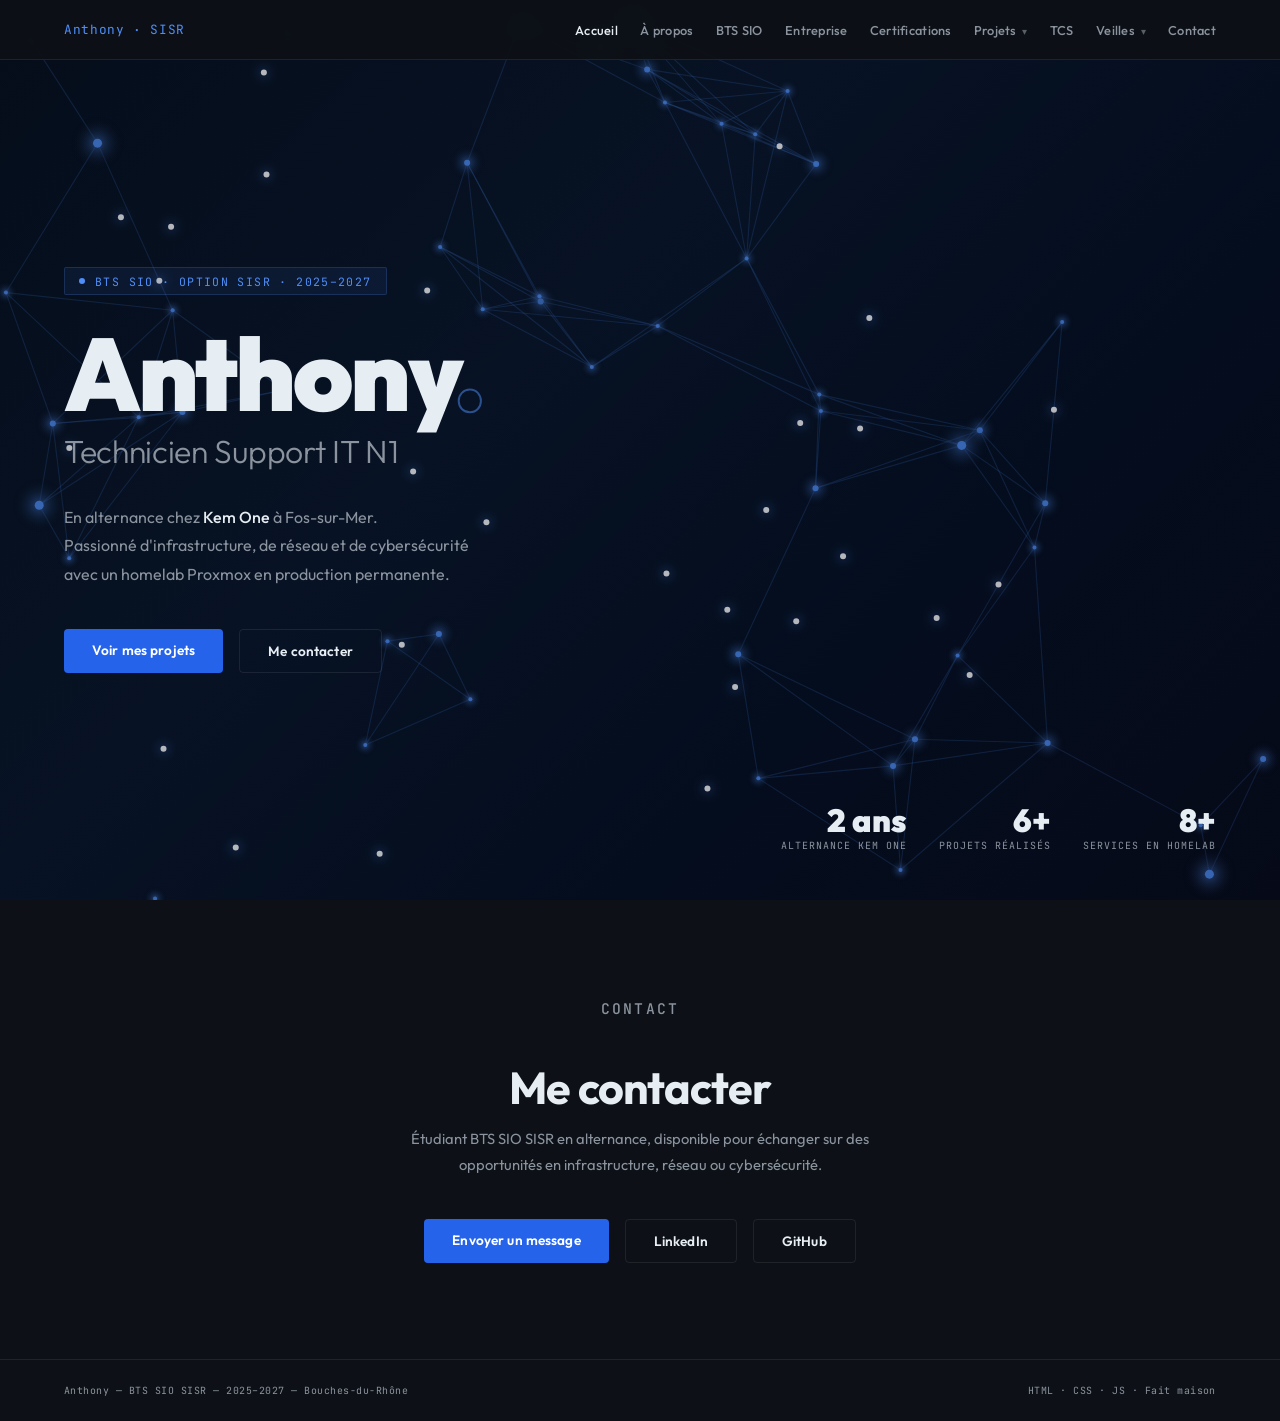
==== commit fe644c99: "Update index.html" ====
--- a/index.html
+++ b/index.html
@@ -85,7 +85,7 @@
       <p class="reveal">Étudiant BTS SIO SISR en alternance, disponible pour échanger
       sur des opportunités en infrastructure, réseau ou cybersécurité.</p>
       <div class="contact-btns reveal">
-        <a href="mailto:Anthony.HOSPITAL@m2sformation.com.com" class="btn btn-blue">Envoyer un message</a>
+        <a href="mailto:Anthony.HOSPITAL@m2sformation.com" class="btn btn-blue">Envoyer un message</a>
         <a href="https://linkedin.com/in/anthony-hospital-2333b619b" target="_blank" class="btn btn-ghost-d">LinkedIn</a>
         <a href="https://github.com/anthhosp" target="_blank" class="btn btn-ghost-d">GitHub</a>
       </div>
